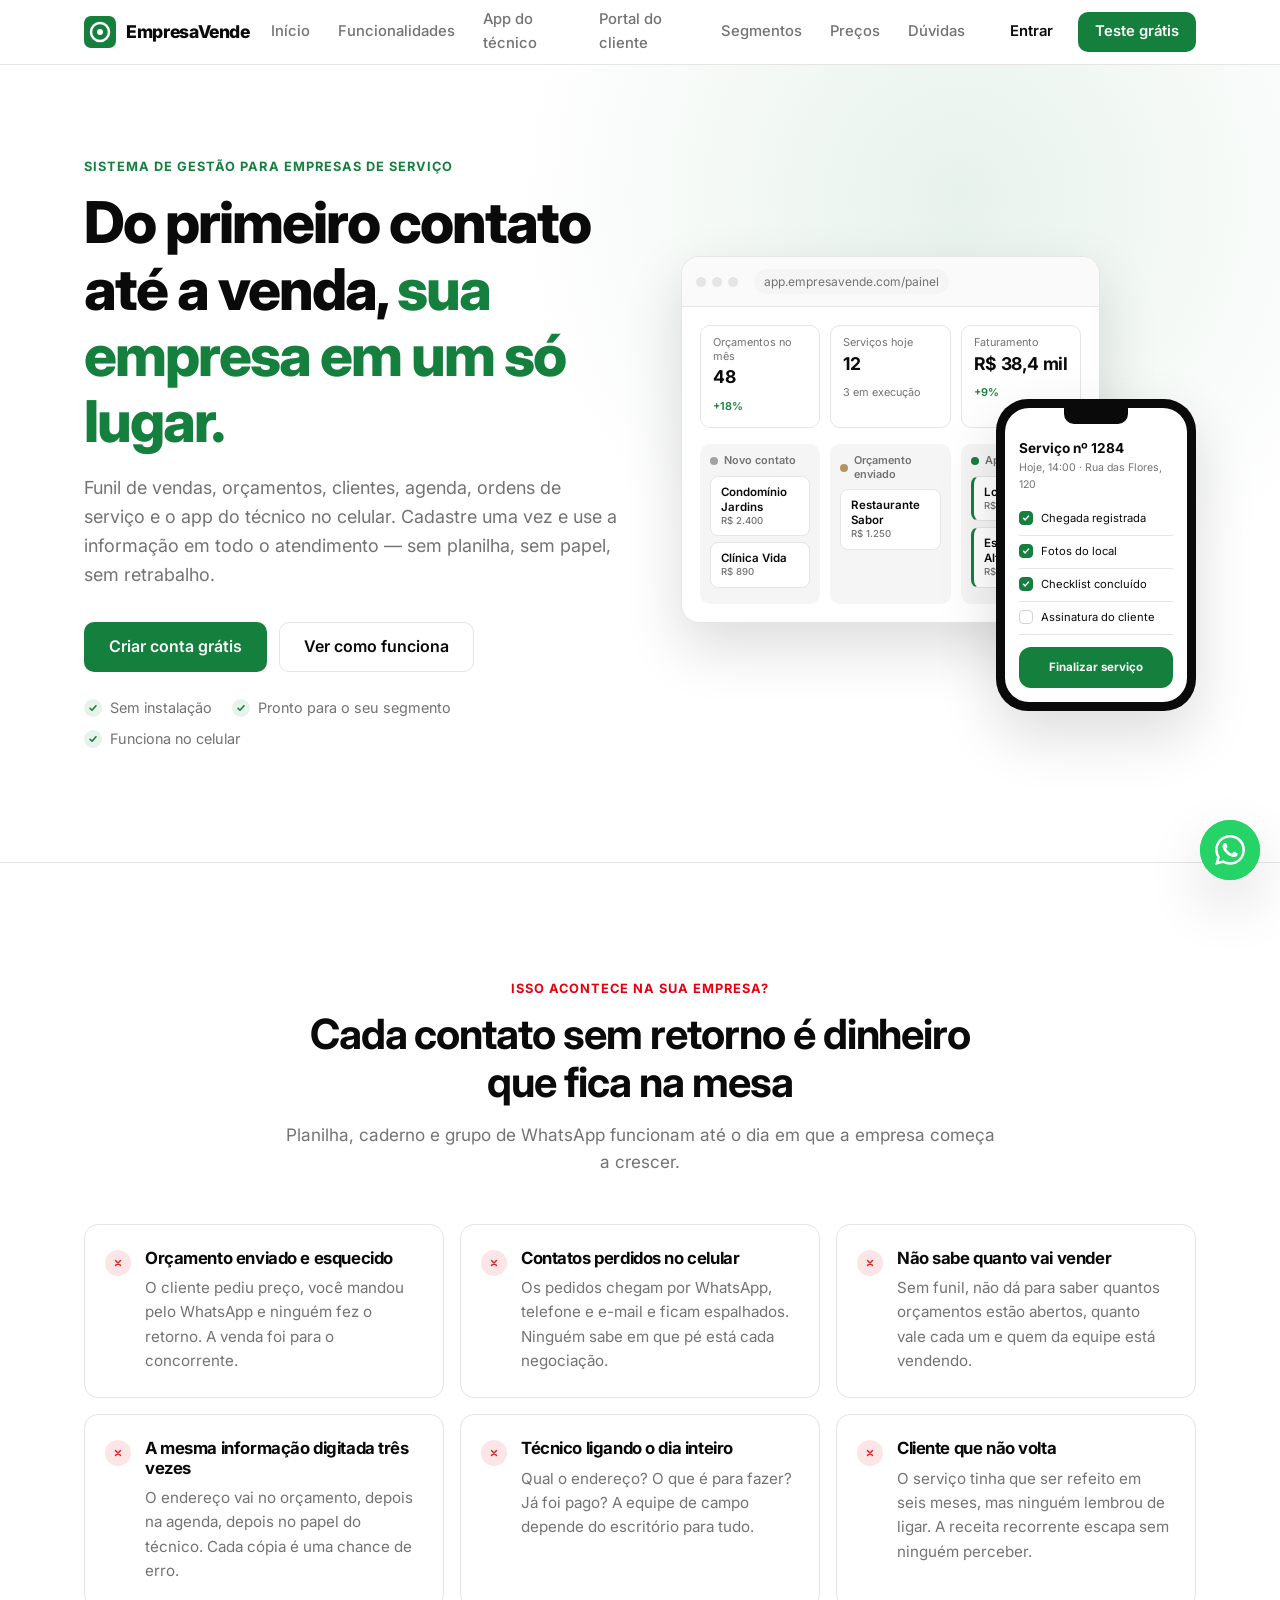
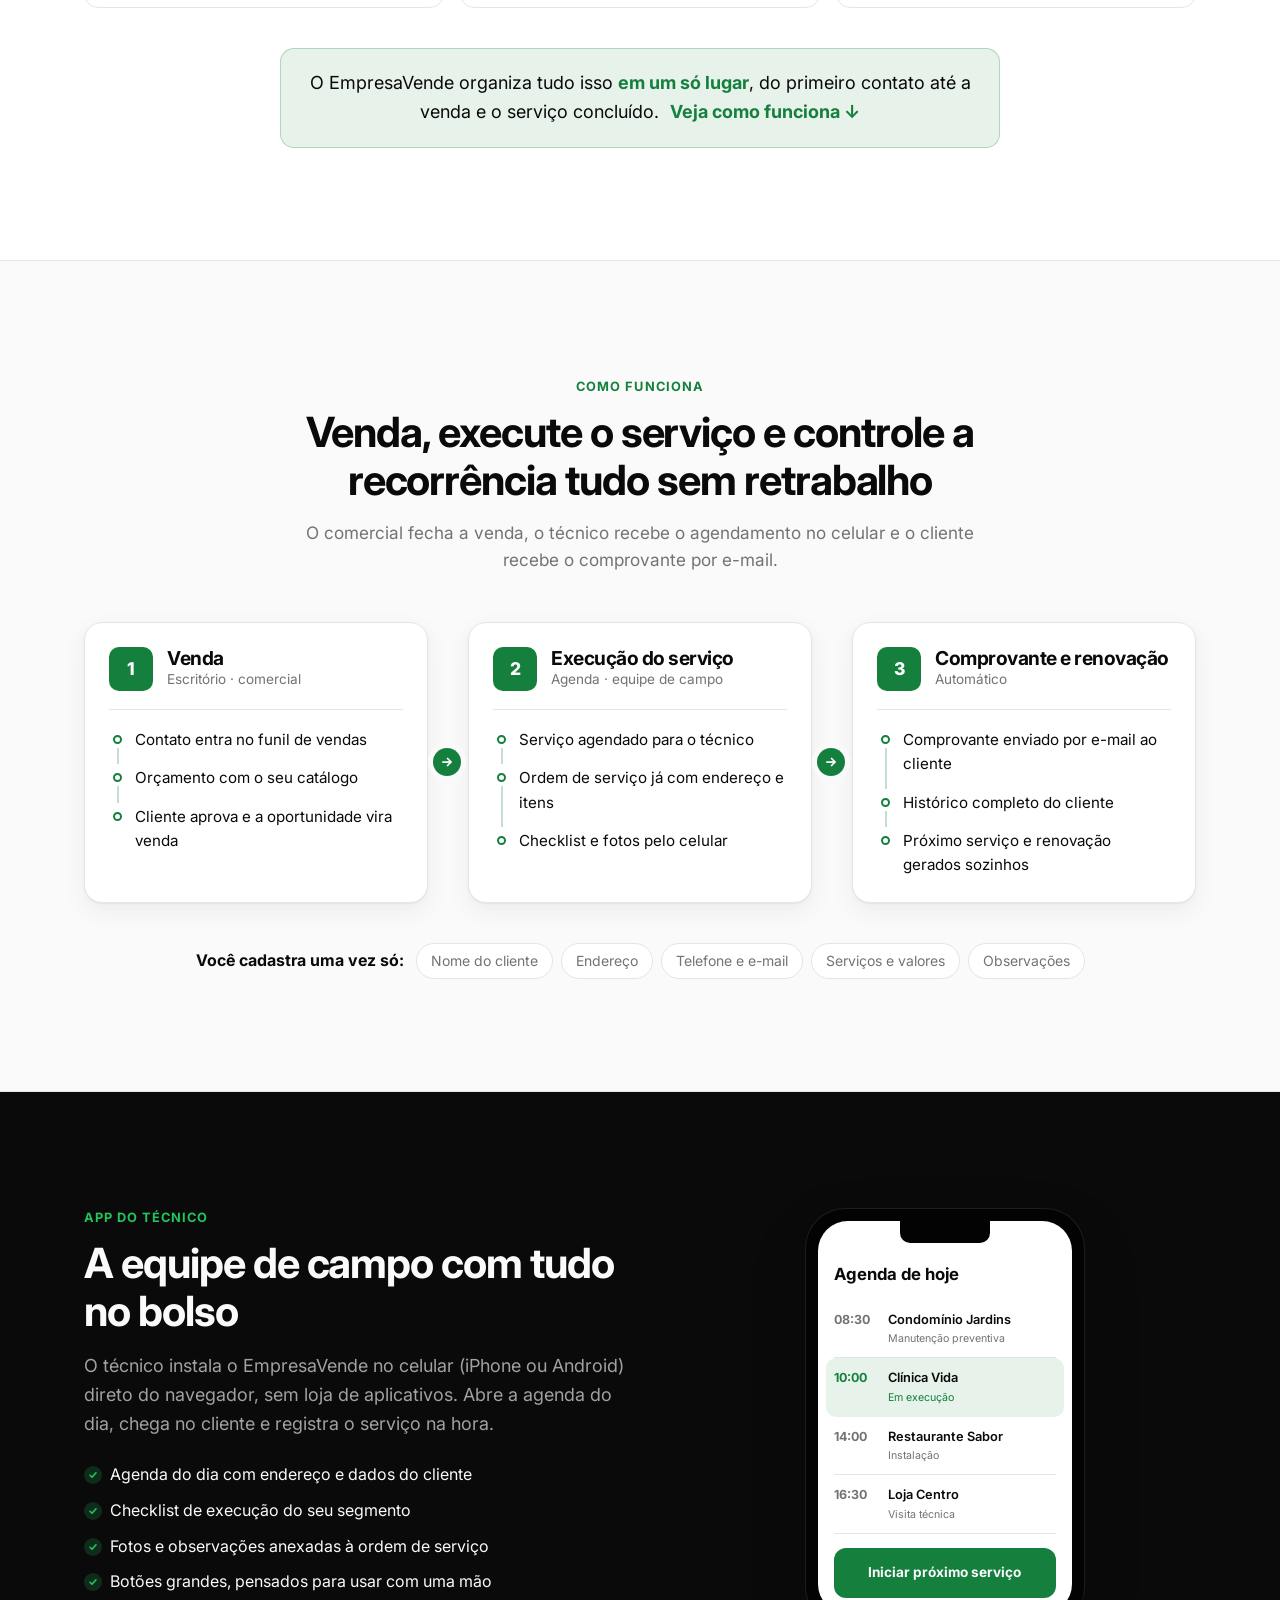
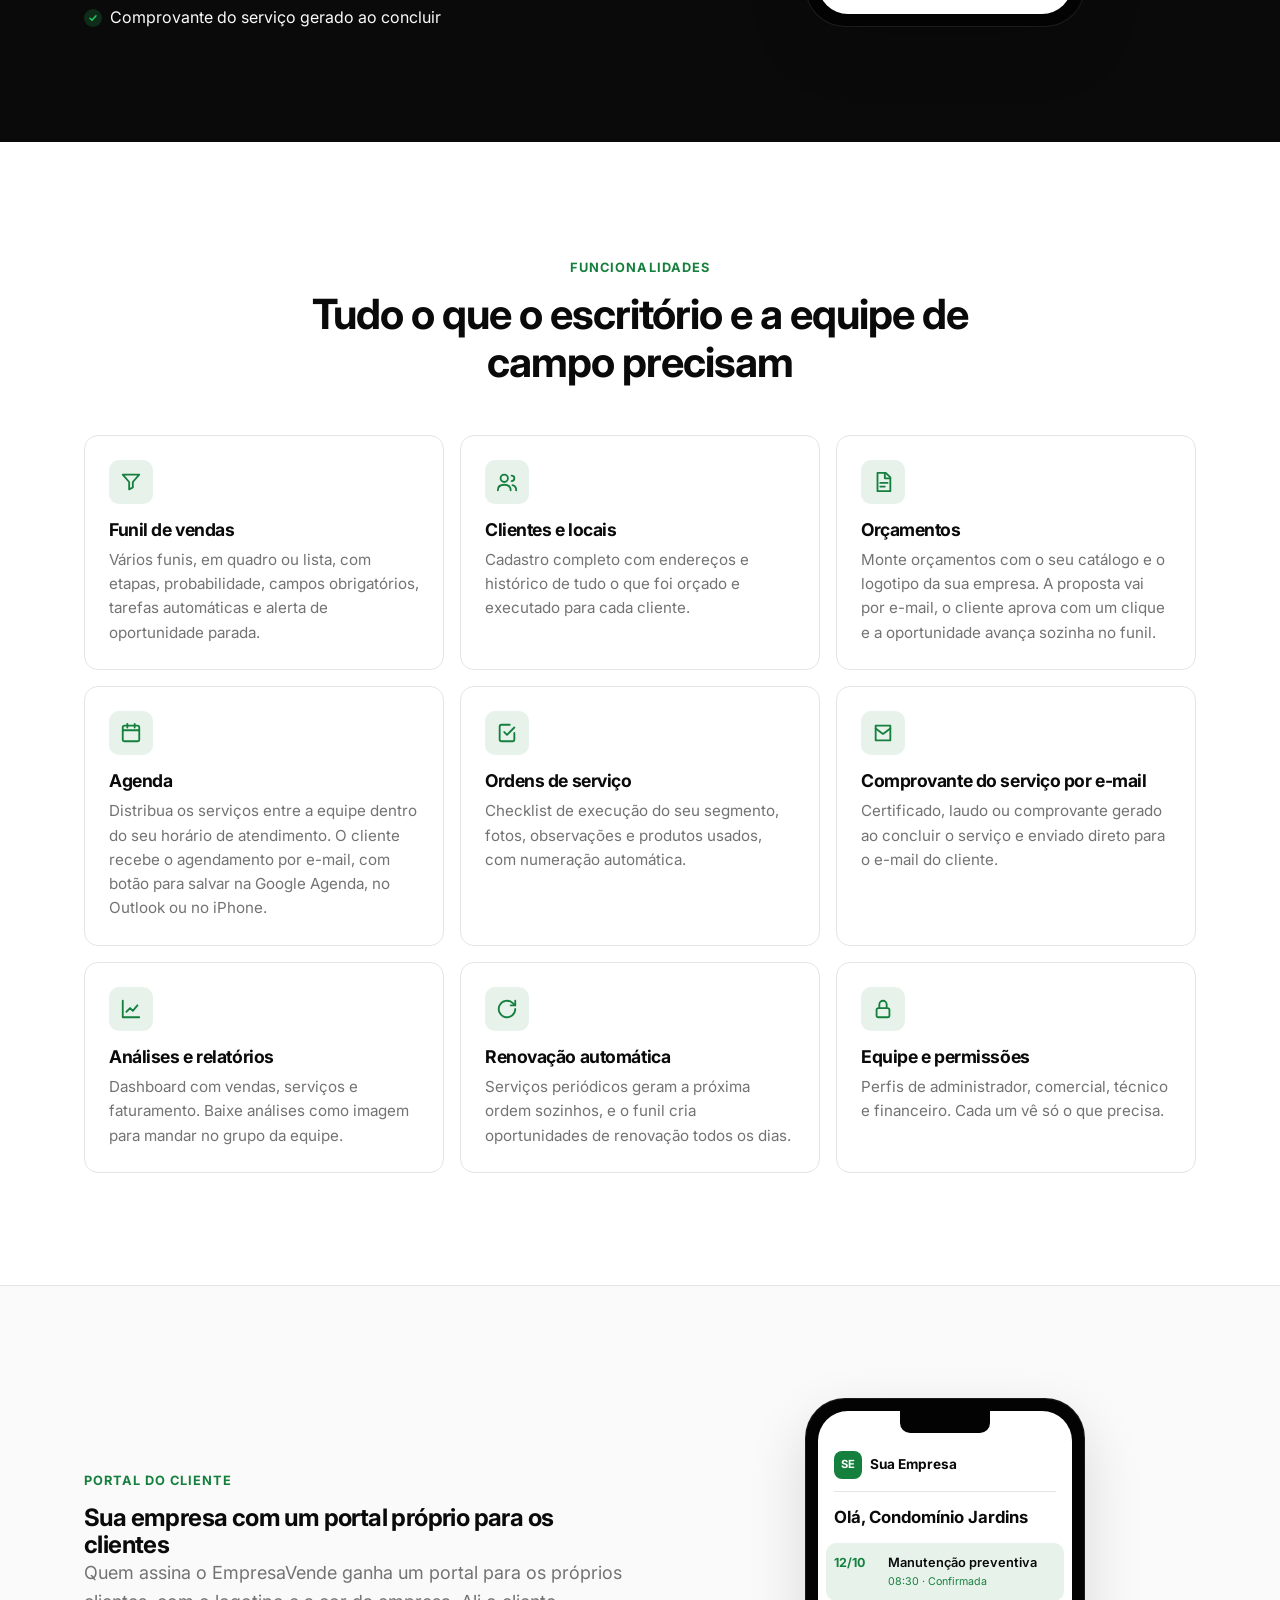
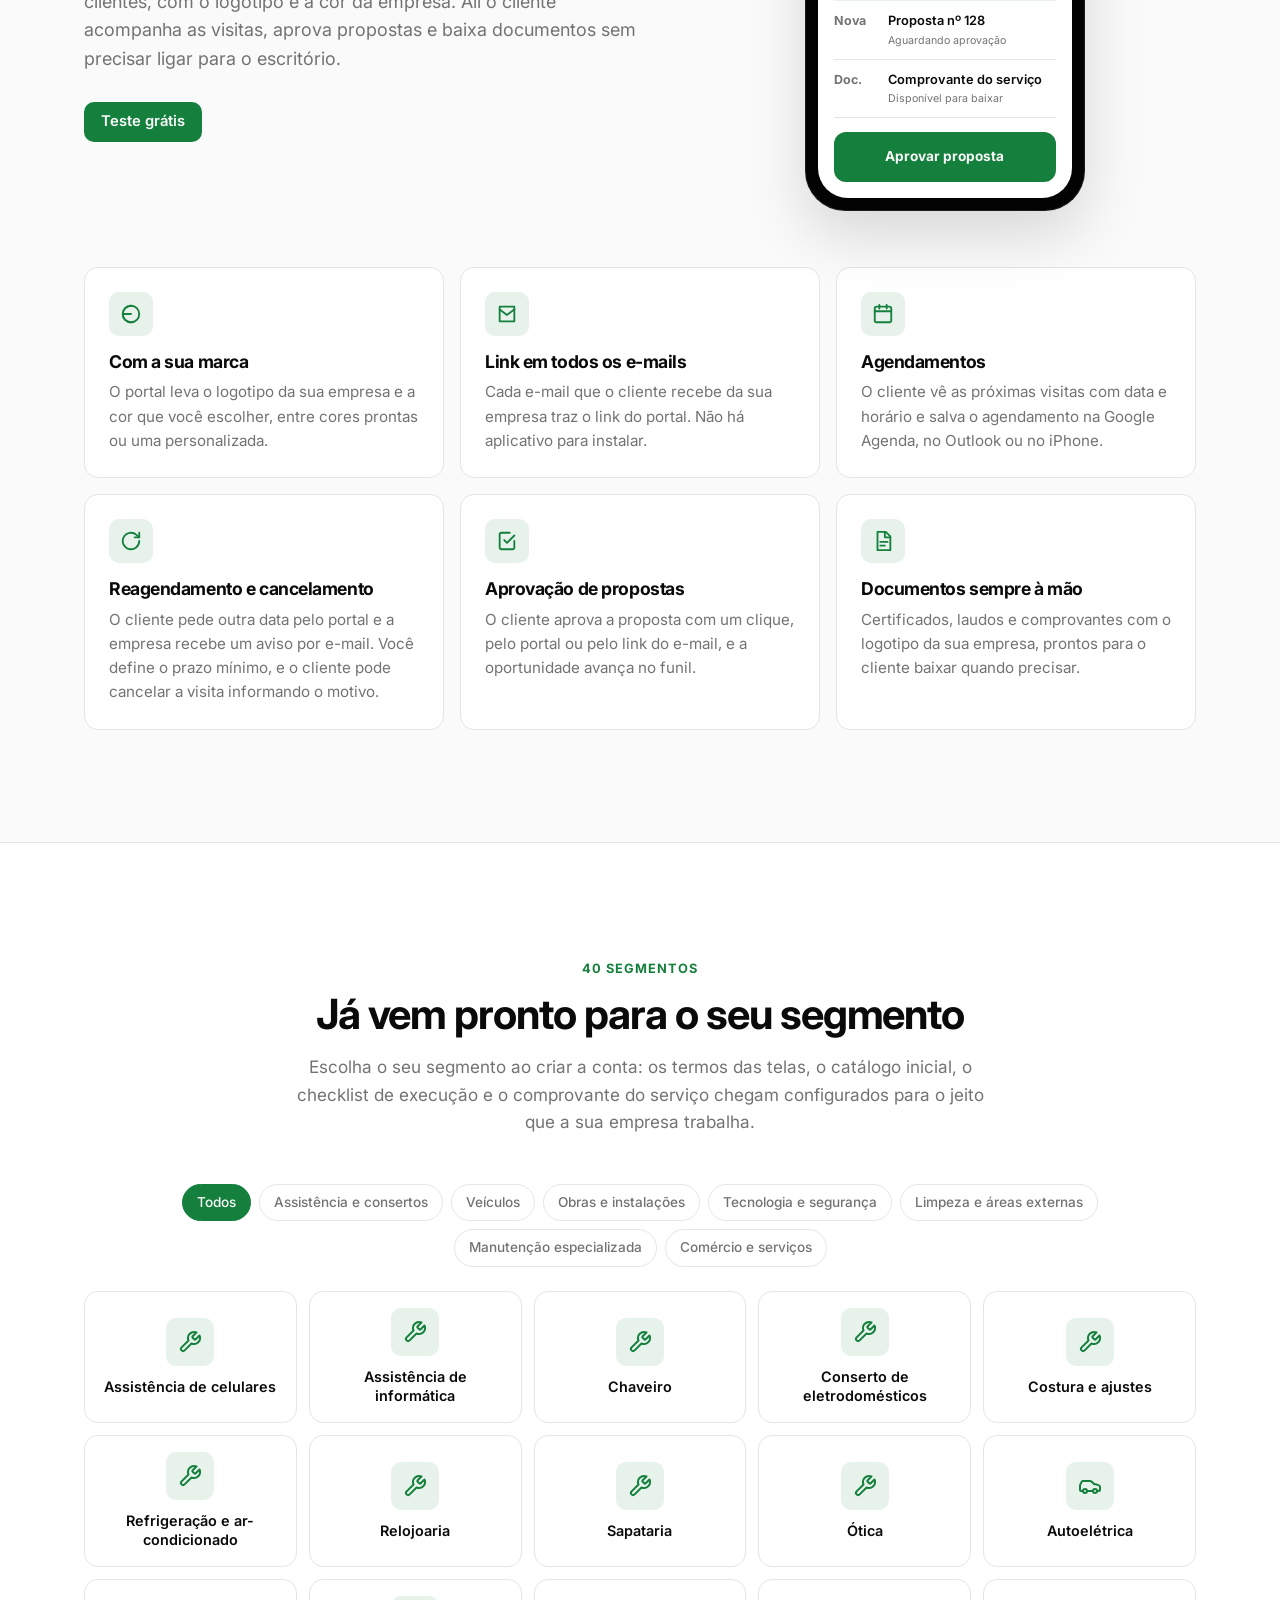
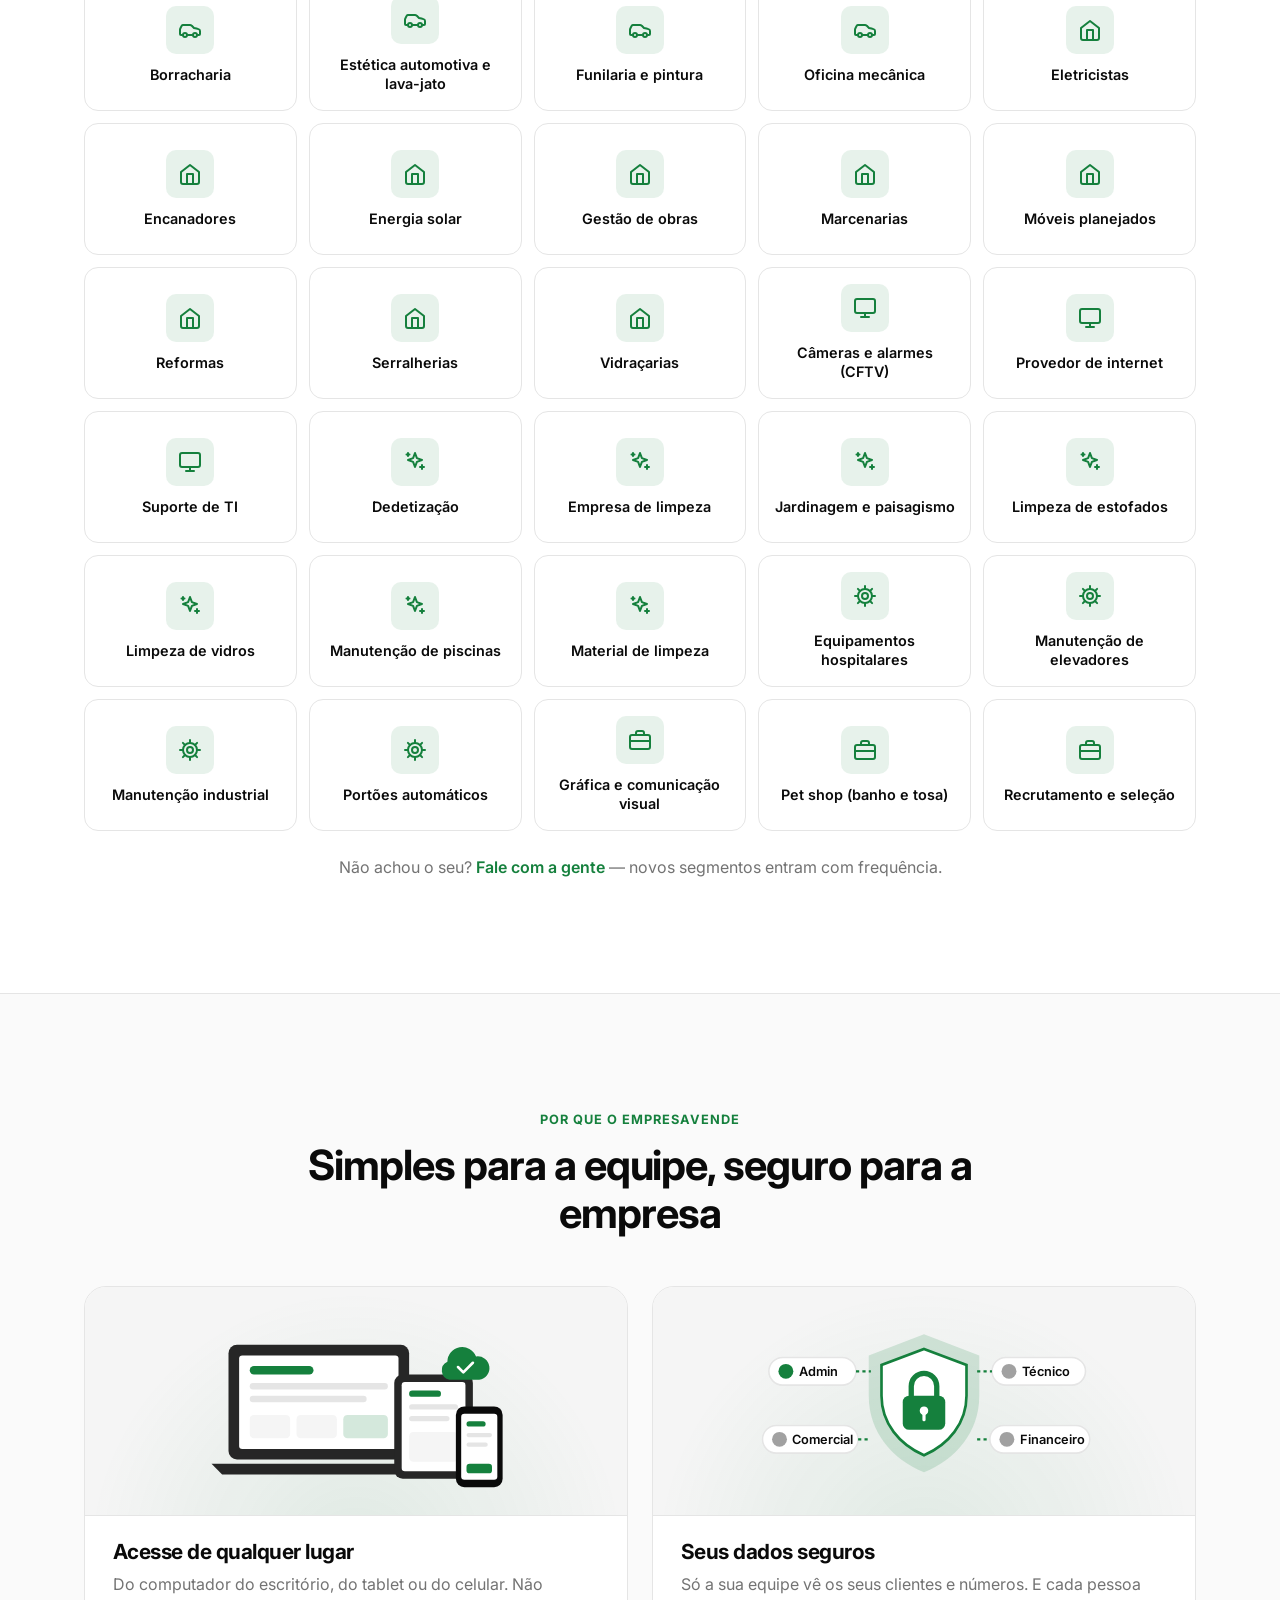
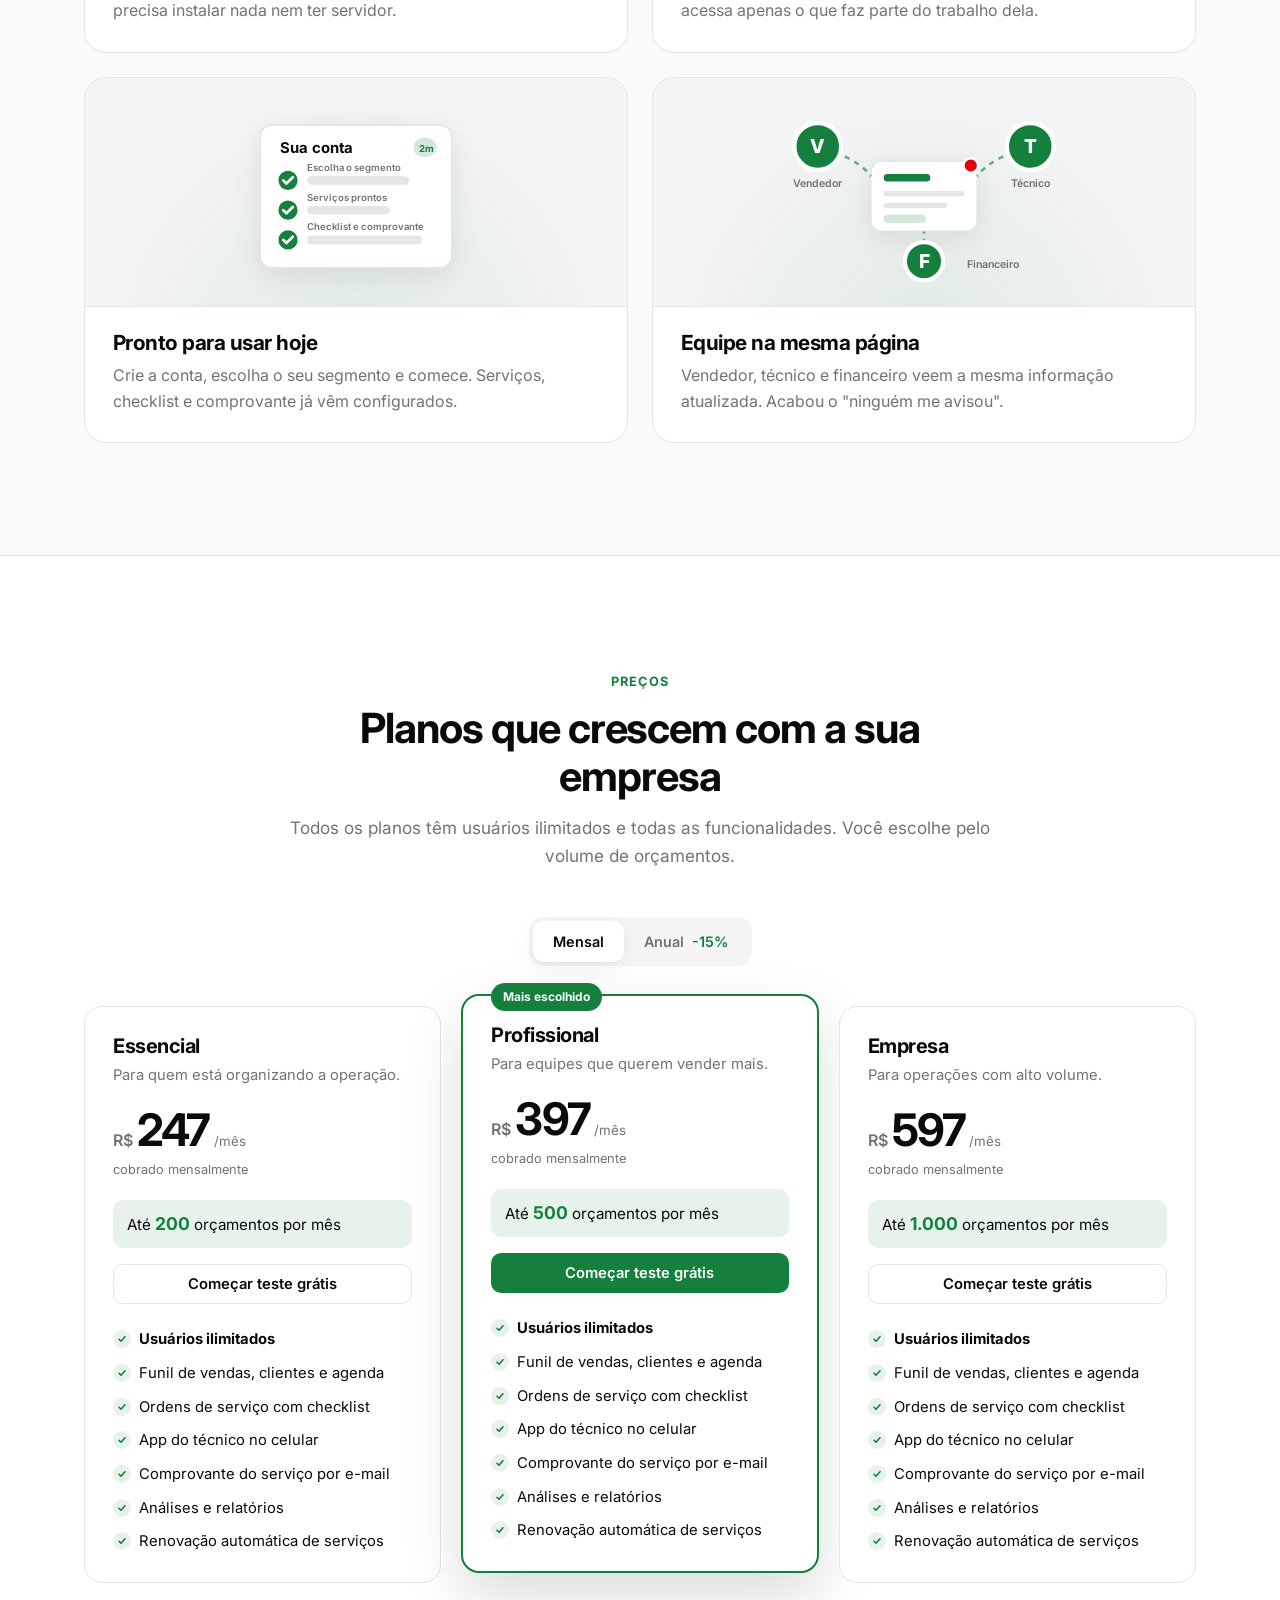
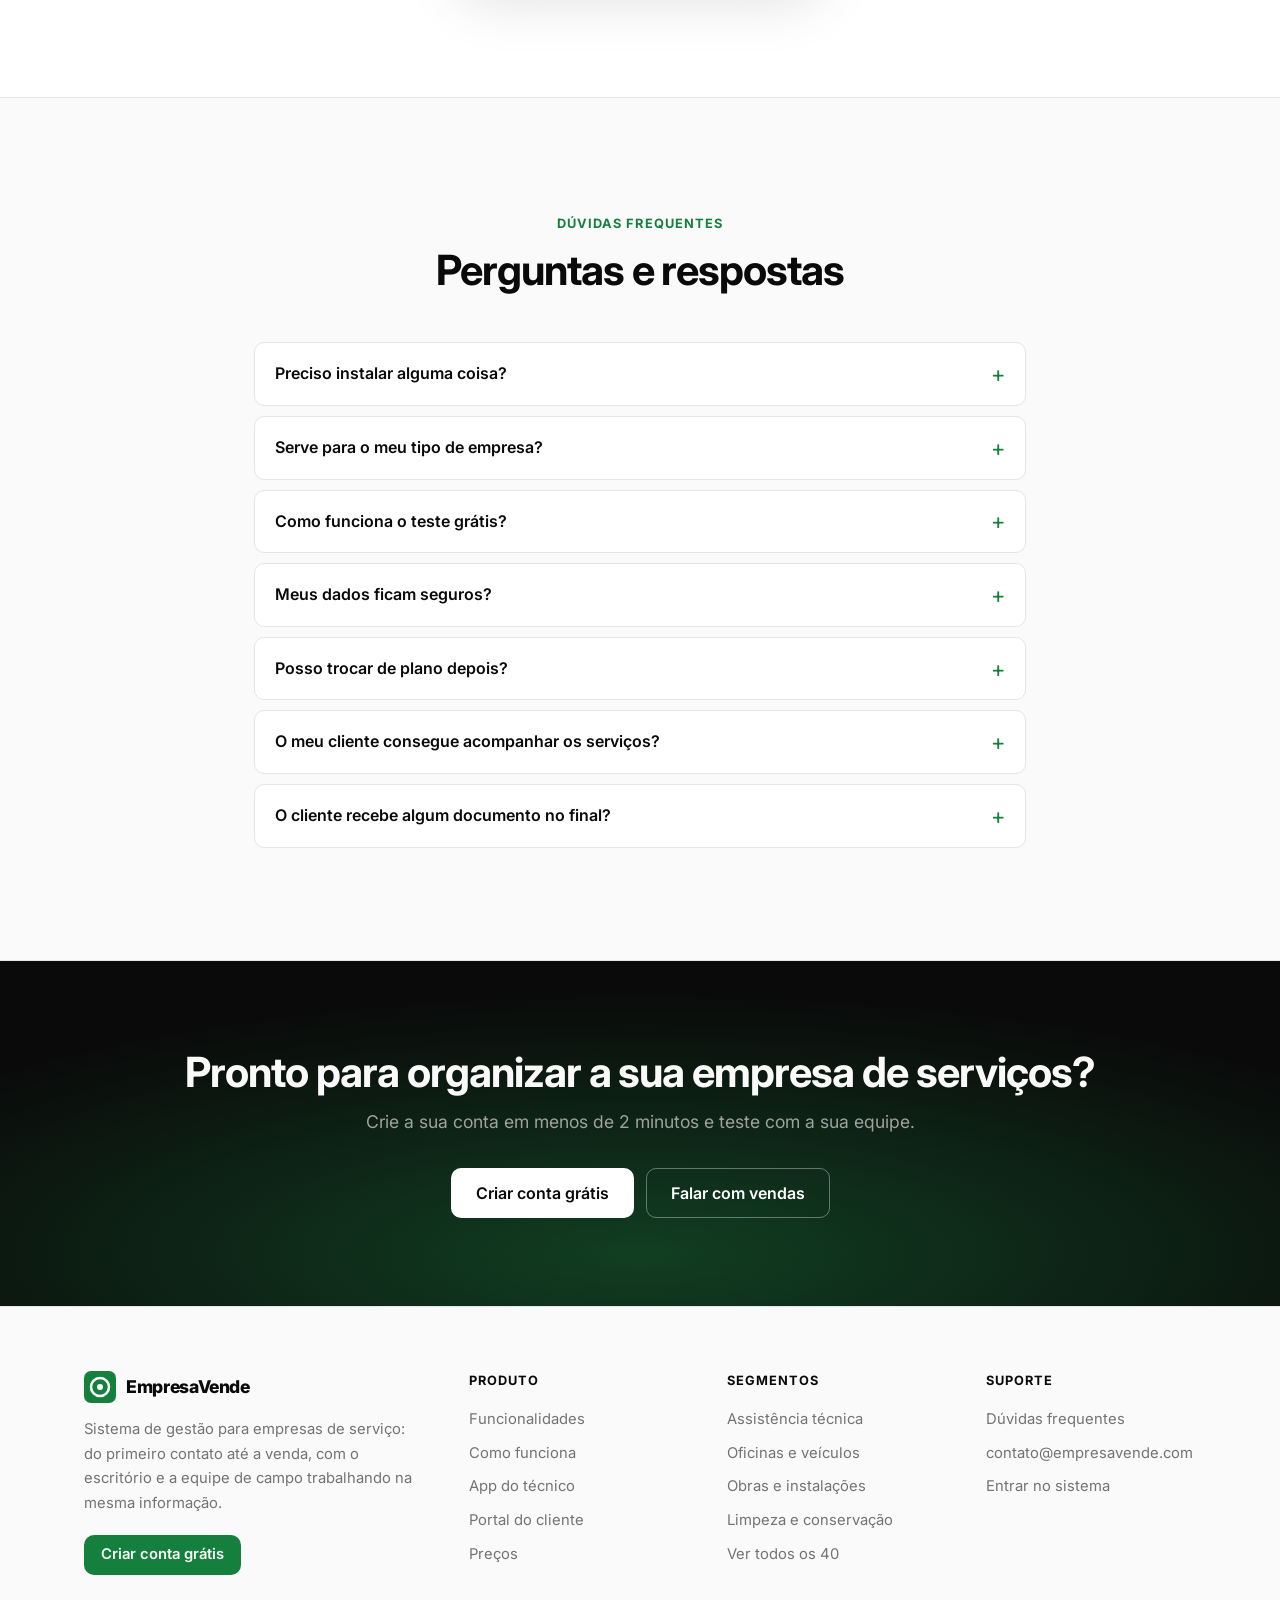
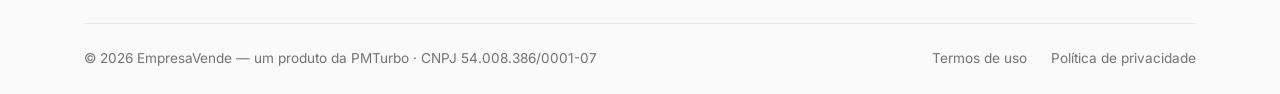
==== index.html @ 3b1ee545 "Seção do app do técnico logo após o fluxo Co-Authored-By: Claude Opus 5.5 (1M context) <noreply@anth" ====
<!doctype html>
<html lang="pt-BR">
  <head>
    <meta charset="UTF-8" />
    <meta name="viewport" content="width=device-width, initial-scale=1.0" />
    <title>Sistema de Gestão para Empresas de Serviço | EmpresaVende</title>
    <meta
      name="description"
      content="Funil de vendas, orçamentos, agenda, ordem de serviço e app do técnico em um só sistema. Pronto para 40 segmentos de serviço. Usuários ilimitados. Teste grátis."
    />
    <meta name="theme-color" content="#15803d" />
    <link rel="icon" type="image/svg+xml" href="/favicon.svg" />
    <link rel="apple-touch-icon" href="/apple-touch-icon.png" />
    <link rel="canonical" href="https://empresavende.com/" />

    <meta property="og:type" content="website" />
    <meta property="og:locale" content="pt_BR" />
    <meta property="og:site_name" content="EmpresaVende" />
    <meta property="og:title" content="EmpresaVende — Sua empresa de serviços em um só lugar" />
    <meta
      property="og:description"
      content="Do primeiro contato até a venda: funil de vendas, orçamentos, agenda, ordens de serviço e app do técnico."
    />
    <meta property="og:url" content="https://empresavende.com/" />
    <meta property="og:image" content="https://empresavende.com/og-image.png" />
    <meta property="og:image:width" content="1200" />
    <meta property="og:image:height" content="630" />
    <meta property="og:image:alt" content="EmpresaVende: do primeiro contato até a venda, sua empresa de serviços em um só lugar" />
    <meta name="twitter:card" content="summary_large_image" />
    <meta name="twitter:title" content="EmpresaVende — Sua empresa de serviços em um só lugar" />
    <meta name="twitter:description" content="Funil de vendas, orçamentos, agenda, ordem de serviço e app do técnico. Pronto para 40 segmentos." />
    <meta name="twitter:image" content="https://empresavende.com/og-image.png" />
    <meta name="robots" content="index, follow, max-image-preview:large" />

    <link rel="preconnect" href="https://fonts.googleapis.com" />
    <link rel="preconnect" href="https://fonts.gstatic.com" crossorigin />
    <link
      href="https://fonts.googleapis.com/css2?family=Inter:wght@400;500;600;700;800&display=swap"
      rel="stylesheet"
    />
    <link rel="stylesheet" href="/styles.css" />

    <script type="application/ld+json">
{
  "@context": "https://schema.org",
  "@graph": [
    {
      "@type": "Organization",
      "@id": "https://pmturbo.com/#localbusiness",
      "name": "PMTurbo",
      "url": "https://pmturbo.com/",
      "email": "contato@pmturbo.com",
      "telephone": "+55-48-98810-5199",
      "taxID": "54.008.386/0001-07",
      "address": {
        "@type": "PostalAddress",
        "streetAddress": "Rua Desembargador Vítor Lima, 260 - Sala 214 - Trindade",
        "addressLocality": "Florianópolis",
        "addressRegion": "SC",
        "postalCode": "88040-401",
        "addressCountry": "BR"
      }
    },
    {
      "@type": "WebSite",
      "@id": "https://empresavende.com/#website",
      "url": "https://empresavende.com/",
      "name": "EmpresaVende",
      "inLanguage": "pt-BR",
      "publisher": {
        "@id": "https://pmturbo.com/#localbusiness"
      }
    },
    {
      "@type": "SoftwareApplication",
      "@id": "https://empresavende.com/#software",
      "name": "EmpresaVende",
      "applicationCategory": "BusinessApplication",
      "operatingSystem": "Web, iOS, Android (PWA)",
      "url": "https://empresavende.com/",
      "image": "https://empresavende.com/og-image.png",
      "description": "Sistema de gestão para empresas de serviço: funil de vendas, orçamentos, clientes, agenda, ordens de serviço, app do técnico e comprovante por e-mail.",
      "publisher": {
        "@id": "https://pmturbo.com/#localbusiness"
      },
      "offers": [
        {
          "@type": "Offer",
          "name": "Essencial",
          "price": "247",
          "priceCurrency": "BRL",
          "url": "https://empresavende.com/#precos",
          "description": "Até 200 orçamentos por mês, usuários ilimitados"
        },
        {
          "@type": "Offer",
          "name": "Profissional",
          "price": "397",
          "priceCurrency": "BRL",
          "url": "https://empresavende.com/#precos",
          "description": "Até 500 orçamentos por mês, usuários ilimitados"
        },
        {
          "@type": "Offer",
          "name": "Empresa",
          "price": "597",
          "priceCurrency": "BRL",
          "url": "https://empresavende.com/#precos",
          "description": "Até 1.000 orçamentos por mês, usuários ilimitados"
        }
      ]
    },
    {
      "@type": "FAQPage",
      "@id": "https://empresavende.com/#faq",
      "mainEntity": [
        {
          "@type": "Question",
          "name": "Preciso instalar alguma coisa?",
          "acceptedAnswer": {
            "@type": "Answer",
            "text": "Não. O EmpresaVende funciona no navegador. No celular, o técnico pode adicionar o app à tela inicial em poucos toques, sem passar pela loja de aplicativos."
          }
        },
        {
          "@type": "Question",
          "name": "Serve para o meu tipo de empresa?",
          "acceptedAnswer": {
            "@type": "Answer",
            "text": "Hoje são 40 segmentos de serviço prontos. Ao criar a conta você escolhe o seu, e os termos, o catálogo, o checklist e o comprovante do serviço já vêm ajustados. Se o seu segmento não estiver na lista, fale com a gente."
          }
        },
        {
          "@type": "Question",
          "name": "Como funciona o teste grátis?",
          "acceptedAnswer": {
            "@type": "Answer",
            "text": "Você cria a conta, escolhe o segmento e já começa a usar com a sua equipe. Não pedimos cartão de crédito para testar."
          }
        },
        {
          "@type": "Question",
          "name": "Meus dados ficam seguros?",
          "acceptedAnswer": {
            "@type": "Answer",
            "text": "Sim. Só as pessoas da sua empresa acessam os seus clientes, orçamentos e fotos, e cada uma vê apenas o que faz parte do trabalho dela. A conexão é criptografada e as fotos ficam em área privada."
          }
        },
        {
          "@type": "Question",
          "name": "Posso trocar de plano depois?",
          "acceptedAnswer": {
            "@type": "Answer",
            "text": "Pode. Você muda de plano quando quiser, e a diferença é ajustada na próxima cobrança."
          }
        },
        {
          "@type": "Question",
          "name": "O meu cliente consegue acompanhar os serviços?",
          "acceptedAnswer": {
            "@type": "Answer",
            "text": "Sim. Pelo portal do cliente, com o logotipo e a cor da sua empresa, ele vê os agendamentos, pede reagendamento ou cancela a visita informando o motivo, aprova propostas com um clique e baixa os documentos. O link vai em todos os e-mails enviados a ele."
          }
        },
        {
          "@type": "Question",
          "name": "O cliente recebe algum documento no final?",
          "acceptedAnswer": {
            "@type": "Answer",
            "text": "Sim. Ao concluir o serviço, o sistema gera o documento do seu segmento (certificado, laudo, termo de entrega…) e envia por e-mail para o cliente."
          }
        }
      ]
    }
  ]
}
    </script>
  </head>
  <body>
    <a class="skip" href="#conteudo">Pular para o conteúdo</a>

    <!-- ============ HEADER ============ -->
    <header class="header" id="topo">
      <div class="container header__inner">
        <a class="logo" href="#topo" aria-label="EmpresaVende — início">
          <img src="favicon.svg" alt="" width="32" height="32" />
          <span>EmpresaVende</span>
        </a>

        <input type="checkbox" id="menu" class="menu-check" aria-label="Abrir menu" />
        <nav class="nav" id="nav" aria-label="Principal">
          <a href="#topo" aria-current="page">Início</a>
          <a href="#funcionalidades">Funcionalidades</a>
          <a href="#tecnico">App do técnico</a>
          <a href="#portal">Portal do cliente</a>
          <a href="#segmentos">Segmentos</a>
          <a href="#precos">Preços</a>
          <a href="#faq">Dúvidas</a>
          <div class="nav__actions">
            <a class="btn btn--ghost" href="https://app.empresavende.com/login">Entrar</a>
            <a class="btn btn--primary" href="https://app.empresavende.com/cadastro">Teste grátis</a>
          </div>
        </nav>

        <label class="menu-toggle" for="menu" aria-hidden="true"><span></span><span></span><span></span></label>
      </div>
    </header>

    <main id="conteudo">
      <!-- ============ HERO ============ -->
      <section class="hero">
        <div class="container hero__grid">
          <div class="hero__text">
            <p class="eyebrow">Sistema de gestão para empresas de serviço</p>
            <h1>Do primeiro contato até a venda, <em>sua empresa em um só lugar.</em></h1>
            <p class="lead">
              Funil de vendas, orçamentos, clientes, agenda, ordens de serviço e o app do técnico no celular.
              Cadastre uma vez e use a informação em todo o atendimento — sem planilha, sem papel, sem retrabalho.
            </p>
            <div class="hero__cta">
              <a class="btn btn--primary btn--lg" href="https://app.empresavende.com/cadastro">Criar conta grátis</a>
              <a class="btn btn--outline btn--lg" href="#funcionalidades">Ver como funciona</a>
            </div>
            <ul class="hero__checks">
              <li>Sem instalação</li>
              <li>Pronto para o seu segmento</li>
              <li>Funciona no celular</li>
            </ul>
          </div>

          <!-- Mockup ilustrativo do painel -->
          <div class="hero__visual" aria-hidden="true">
            <div class="mock">
              <div class="mock__bar"><i></i><i></i><i></i><span>app.empresavende.com/painel</span></div>
              <div class="mock__body">
                <div class="mock__stats">
                  <div><small>Orçamentos no mês</small><b>48</b><span class="up">+18%</span></div>
                  <div><small>Serviços hoje</small><b>12</b><span>3 em execução</span></div>
                  <div><small>Faturamento</small><b>R$ 38,4 mil</b><span class="up">+9%</span></div>
                </div>
                <div class="mock__kanban">
                  <div class="col">
                    <h6><i class="stage-1"></i>Novo contato</h6>
                    <div class="card">Condomínio Jardins<small>R$ 2.400</small></div>
                    <div class="card">Clínica Vida<small>R$ 890</small></div>
                  </div>
                  <div class="col">
                    <h6><i class="stage-2"></i>Orçamento enviado</h6>
                    <div class="card">Restaurante Sabor<small>R$ 1.250</small></div>
                  </div>
                  <div class="col">
                    <h6><i class="stage-3"></i>Aprovado</h6>
                    <div class="card card--ok">Loja Centro<small>R$ 3.100</small></div>
                    <div class="card card--ok">Escritório Alfa<small>R$ 640</small></div>
                  </div>
                </div>
              </div>
            </div>
            <div class="phone">
              <div class="phone__notch"></div>
              <div class="phone__screen">
                <p class="phone__title">Serviço nº 1284</p>
                <p class="phone__sub">Hoje, 14:00 · Rua das Flores, 120</p>
                <ul class="phone__list">
                  <li class="done">Chegada registrada</li>
                  <li class="done">Fotos do local</li>
                  <li class="done">Checklist concluído</li>
                  <li>Assinatura do cliente</li>
                </ul>
                <span class="phone__btn">Finalizar serviço</span>
              </div>
            </div>
          </div>
        </div>
      </section>

      <!-- ============ DORES ============ -->
      <section class="section pains-section" id="dores">
        <div class="container">
          <header class="section__head">
            <p class="eyebrow eyebrow--alert">Isso acontece na sua empresa?</p>
            <h2>Cada contato sem retorno é dinheiro que fica na mesa</h2>
            <p>Planilha, caderno e grupo de WhatsApp funcionam até o dia em que a empresa começa a crescer.</p>
          </header>
          <div class="pains">
            <article class="pain">
              <h3>Orçamento enviado e esquecido</h3>
              <p>O cliente pediu preço, você mandou pelo WhatsApp e ninguém fez o retorno. A venda foi para o concorrente.</p>
            </article>
            <article class="pain">
              <h3>Contatos perdidos no celular</h3>
              <p>Os pedidos chegam por WhatsApp, telefone e e-mail e ficam espalhados. Ninguém sabe em que pé está cada negociação.</p>
            </article>
            <article class="pain">
              <h3>Não sabe quanto vai vender</h3>
              <p>Sem funil, não dá para saber quantos orçamentos estão abertos, quanto vale cada um e quem da equipe está vendendo.</p>
            </article>
            <article class="pain">
              <h3>A mesma informação digitada três vezes</h3>
              <p>O endereço vai no orçamento, depois na agenda, depois no papel do técnico. Cada cópia é uma chance de erro.</p>
            </article>
            <article class="pain">
              <h3>Técnico ligando o dia inteiro</h3>
              <p>Qual o endereço? O que é para fazer? Já foi pago? A equipe de campo depende do escritório para tudo.</p>
            </article>
            <article class="pain">
              <h3>Cliente que não volta</h3>
              <p>O serviço tinha que ser refeito em seis meses, mas ninguém lembrou de ligar. A receita recorrente escapa sem ninguém perceber.</p>
            </article>
          </div>
          <p class="pains__answer">
            O EmpresaVende organiza tudo isso <b>em um só lugar</b>, do primeiro contato até a venda e o serviço
            concluído.
            <a href="#fluxo">Veja como funciona ↓</a>
          </p>
        </div>
      </section>

      <!-- ============ FLUXO ============ -->
      <section class="section section--soft" id="fluxo">
        <div class="container">
          <header class="section__head">
            <p class="eyebrow">Como funciona</p>
            <h2>Venda, execute o serviço e controle a recorrência tudo sem retrabalho</h2>
            <p>O comercial fecha a venda, o técnico recebe o agendamento no celular e o cliente recebe o comprovante por e-mail.</p>
          </header>

          <ol class="stages">
            <li class="stage">
              <div class="stage__head">
                <span class="stage__num">1</span>
                <div>
                  <h3>Venda</h3>
                  <p>Escritório · comercial</p>
                </div>
              </div>
              <ul class="stage__steps">
                <li>Contato entra no funil de vendas</li>
                <li>Orçamento com o seu catálogo</li>
                <li>Cliente aprova e a oportunidade vira venda</li>
              </ul>
            </li>
            <li class="stage">
              <div class="stage__head">
                <span class="stage__num">2</span>
                <div>
                  <h3>Execução do serviço</h3>
                  <p>Agenda · equipe de campo</p>
                </div>
              </div>
              <ul class="stage__steps">
                <li>Serviço agendado para o técnico</li>
                <li>Ordem de serviço já com endereço e itens</li>
                <li>Checklist e fotos pelo celular</li>
              </ul>
            </li>
            <li class="stage">
              <div class="stage__head">
                <span class="stage__num">3</span>
                <div>
                  <h3>Comprovante e renovação</h3>
                  <p>Automático</p>
                </div>
              </div>
              <ul class="stage__steps">
                <li>Comprovante enviado por e-mail ao cliente</li>
                <li>Histórico completo do cliente</li>
                <li>Próximo serviço e renovação gerados sozinhos</li>
              </ul>
            </li>
          </ol>

          <div class="datastrip">
            <span class="datastrip__label">Você cadastra uma vez só:</span>
            <span>Nome do cliente</span>
            <span>Endereço</span>
            <span>Telefone e e-mail</span>
            <span>Serviços e valores</span>
            <span>Observações</span>
          </div>
        </div>
      </section>

      <!-- ============ APP DO TÉCNICO ============ -->
      <section class="section section--dark" id="tecnico">
        <div class="container split">
          <div>
            <p class="eyebrow eyebrow--light">App do técnico</p>
            <h2>A equipe de campo com tudo no bolso</h2>
            <p class="lead">
              O técnico instala o EmpresaVende no celular (iPhone ou Android) direto do navegador, sem loja de aplicativos.
              Abre a agenda do dia, chega no cliente e registra o serviço na hora.
            </p>
            <ul class="checks checks--light">
              <li>Agenda do dia com endereço e dados do cliente</li>
              <li>Checklist de execução do seu segmento</li>
              <li>Fotos e observações anexadas à ordem de serviço</li>
              <li>Botões grandes, pensados para usar com uma mão</li>
              <li>Comprovante do serviço gerado ao concluir</li>
            </ul>
          </div>
          <div class="split__visual" aria-hidden="true">
            <div class="phone phone--big">
              <div class="phone__notch"></div>
              <div class="phone__screen">
                <p class="phone__title">Agenda de hoje</p>
                <div class="agenda">
                  <div><b>08:30</b><span>Condomínio Jardins<small>Manutenção preventiva</small></span></div>
                  <div class="now"><b>10:00</b><span>Clínica Vida<small>Em execução</small></span></div>
                  <div><b>14:00</b><span>Restaurante Sabor<small>Instalação</small></span></div>
                  <div><b>16:30</b><span>Loja Centro<small>Visita técnica</small></span></div>
                </div>
                <span class="phone__btn">Iniciar próximo serviço</span>
              </div>
            </div>
          </div>
        </div>
      </section>

      <!-- ============ FUNCIONALIDADES ============ -->
      <section class="section" id="funcionalidades">
        <div class="container">
          <header class="section__head">
            <p class="eyebrow">Funcionalidades</p>
            <h2>Tudo o que o escritório e a equipe de campo precisam</h2>
          </header>
          <div class="features">
            <article class="feature">
              <div class="feature__icon">
                <svg viewBox="0 0 24 24"><path d="M3 4h18l-7 8v6l-4 2v-8z" /></svg>
              </div>
              <h3>Funil de vendas</h3>
              <p>Vários funis, em quadro ou lista, com etapas, probabilidade, campos obrigatórios, tarefas automáticas e alerta de oportunidade parada.</p>
            </article>
            <article class="feature">
              <div class="feature__icon">
                <svg viewBox="0 0 24 24"><circle cx="9" cy="8" r="4" /><path d="M2 21c0-4 3-6 7-6s7 2 7 6M17 11a3 3 0 1 0 0-6M22 21c0-3-2-5-4-5.5" /></svg>
              </div>
              <h3>Clientes e locais</h3>
              <p>Cadastro completo com endereços e histórico de tudo o que foi orçado e executado para cada cliente.</p>
            </article>
            <article class="feature">
              <div class="feature__icon">
                <svg viewBox="0 0 24 24"><path d="M6 2h9l5 5v15H6z" /><path d="M14 2v6h6M9 13h8M9 17h5" /></svg>
              </div>
              <h3>Orçamentos</h3>
              <p>Monte orçamentos com o seu catálogo e o logotipo da sua empresa. A proposta vai por e-mail, o cliente aprova com um clique e a oportunidade avança sozinha no funil.</p>
            </article>
            <article class="feature">
              <div class="feature__icon">
                <svg viewBox="0 0 24 24"><rect x="3" y="4" width="18" height="17" rx="2" /><path d="M3 9h18M8 2v4M16 2v4" /></svg>
              </div>
              <h3>Agenda</h3>
              <p>Distribua os serviços entre a equipe dentro do seu horário de atendimento. O cliente recebe o agendamento por e-mail, com botão para salvar na Google Agenda, no Outlook ou no iPhone.</p>
            </article>
            <article class="feature">
              <div class="feature__icon">
                <svg viewBox="0 0 24 24"><path d="M9 11l3 3 8-8" /><path d="M20 12v7a2 2 0 0 1-2 2H6a2 2 0 0 1-2-2V5a2 2 0 0 1 2-2h9" /></svg>
              </div>
              <h3>Ordens de serviço</h3>
              <p>Checklist de execução do seu segmento, fotos, observações e produtos usados, com numeração automática.</p>
            </article>
            <article class="feature">
              <div class="feature__icon">
                <svg viewBox="0 0 24 24"><path d="M4 4h16v16H4z" /><path d="M4 7l8 6 8-6" /></svg>
              </div>
              <h3>Comprovante do serviço por e-mail</h3>
              <p>Certificado, laudo ou comprovante gerado ao concluir o serviço e enviado direto para o e-mail do cliente.</p>
            </article>
            <article class="feature">
              <div class="feature__icon">
                <svg viewBox="0 0 24 24"><path d="M3 3v18h18" /><path d="M7 15l4-4 3 3 5-6" /></svg>
              </div>
              <h3>Análises e relatórios</h3>
              <p>Dashboard com vendas, serviços e faturamento. Baixe análises como imagem para mandar no grupo da equipe.</p>
            </article>
            <article class="feature">
              <div class="feature__icon">
                <svg viewBox="0 0 24 24"><path d="M21 12a9 9 0 1 1-3-6.7L21 8" /><path d="M21 3v5h-5" /></svg>
              </div>
              <h3>Renovação automática</h3>
              <p>Serviços periódicos geram a próxima ordem sozinhos, e o funil cria oportunidades de renovação todos os dias.</p>
            </article>
            <article class="feature">
              <div class="feature__icon">
                <svg viewBox="0 0 24 24"><rect x="5" y="11" width="14" height="10" rx="2" /><path d="M8 11V7a4 4 0 0 1 8 0v4" /></svg>
              </div>
              <h3>Equipe e permissões</h3>
              <p>Perfis de administrador, comercial, técnico e financeiro. Cada um vê só o que precisa.</p>
            </article>
          </div>
        </div>
      </section>

      <!-- ============ PORTAL DO CLIENTE ============ -->
      <section class="section section--soft" id="portal">
        <div class="container">
          <div class="split">
            <div>
              <p class="eyebrow">Portal do cliente</p>
              <h2>Sua empresa com um portal próprio para os clientes</h2>
              <p class="lead">
                Quem assina o EmpresaVende ganha um portal para os próprios clientes, com o logotipo e a cor da empresa.
                Ali o cliente acompanha as visitas, aprova propostas e baixa documentos sem precisar ligar para o escritório.
              </p>
              <a class="btn btn--primary portal__cta" href="https://app.empresavende.com/cadastro">Teste grátis</a>
            </div>
            <div class="split__visual" aria-hidden="true">
              <div class="phone phone--big phone--portal">
                <div class="phone__notch"></div>
                <div class="phone__screen">
                  <p class="portal-brand"><span>SE</span>Sua Empresa</p>
                  <p class="phone__title">Olá, Condomínio Jardins</p>
                  <div class="agenda">
                    <div class="now"><b>12/10</b><span>Manutenção preventiva<small>08:30 · Confirmada</small></span></div>
                    <div><b>Nova</b><span>Proposta nº 128<small>Aguardando aprovação</small></span></div>
                    <div><b>Doc.</b><span>Comprovante do serviço<small>Disponível para baixar</small></span></div>
                  </div>
                  <span class="phone__btn">Aprovar proposta</span>
                </div>
              </div>
            </div>
          </div>
          <div class="features portal__features">
            <article class="feature">
              <div class="feature__icon">
                <svg viewBox="0 0 24 24"><circle cx="12" cy="12" r="9" /><path d="M12 3a9 9 0 0 0 0 18M3 12h9" /></svg>
              </div>
              <h3>Com a sua marca</h3>
              <p>O portal leva o logotipo da sua empresa e a cor que você escolher, entre cores prontas ou uma personalizada.</p>
            </article>
            <article class="feature">
              <div class="feature__icon">
                <svg viewBox="0 0 24 24"><path d="M4 4h16v16H4z" /><path d="M4 7l8 6 8-6" /></svg>
              </div>
              <h3>Link em todos os e-mails</h3>
              <p>Cada e-mail que o cliente recebe da sua empresa traz o link do portal. Não há aplicativo para instalar.</p>
            </article>
            <article class="feature">
              <div class="feature__icon">
                <svg viewBox="0 0 24 24"><rect x="3" y="4" width="18" height="17" rx="2" /><path d="M3 9h18M8 2v4M16 2v4" /></svg>
              </div>
              <h3>Agendamentos</h3>
              <p>O cliente vê as próximas visitas com data e horário e salva o agendamento na Google Agenda, no Outlook ou no iPhone.</p>
            </article>
            <article class="feature">
              <div class="feature__icon">
                <svg viewBox="0 0 24 24"><path d="M21 12a9 9 0 1 1-3-6.7L21 8" /><path d="M21 3v5h-5" /></svg>
              </div>
              <h3>Reagendamento e cancelamento</h3>
              <p>O cliente pede outra data pelo portal e a empresa recebe um aviso por e-mail. Você define o prazo mínimo, e o cliente pode cancelar a visita informando o motivo.</p>
            </article>
            <article class="feature">
              <div class="feature__icon">
                <svg viewBox="0 0 24 24"><path d="M9 11l3 3 8-8" /><path d="M20 12v7a2 2 0 0 1-2 2H6a2 2 0 0 1-2-2V5a2 2 0 0 1 2-2h9" /></svg>
              </div>
              <h3>Aprovação de propostas</h3>
              <p>O cliente aprova a proposta com um clique, pelo portal ou pelo link do e-mail, e a oportunidade avança no funil.</p>
            </article>
            <article class="feature">
              <div class="feature__icon">
                <svg viewBox="0 0 24 24"><path d="M6 2h9l5 5v15H6z" /><path d="M14 2v6h6M9 13h8M9 17h5" /></svg>
              </div>
              <h3>Documentos sempre à mão</h3>
              <p>Certificados, laudos e comprovantes com o logotipo da sua empresa, prontos para o cliente baixar quando precisar.</p>
            </article>
          </div>
        </div>
      </section>

      <!-- ============ SEGMENTOS ============ -->
      <section class="section" id="segmentos">
        <div class="container">
          <header class="section__head">
            <p class="eyebrow">40 segmentos</p>
            <h2>Já vem pronto para o seu segmento</h2>
            <p>
              Escolha o seu segmento ao criar a conta: os termos das telas, o catálogo inicial, o checklist de execução e o
              comprovante do serviço chegam configurados para o jeito que a sua empresa trabalha.
            </p>
          </header>

          <!-- Filtro só com CSS: cada rádio esconde os segmentos das outras categorias (ver styles.css). -->
          <input class="sr-only" type="radio" name="cat" id="c-all" checked />
          <input class="sr-only" type="radio" name="cat" id="c-repair" />
          <input class="sr-only" type="radio" name="cat" id="c-vehicles" />
          <input class="sr-only" type="radio" name="cat" id="c-building" />
          <input class="sr-only" type="radio" name="cat" id="c-technology" />
          <input class="sr-only" type="radio" name="cat" id="c-cleaning" />
          <input class="sr-only" type="radio" name="cat" id="c-maintenance" />
          <input class="sr-only" type="radio" name="cat" id="c-services" />
          <div class="chips" aria-label="Categorias">
            <label class="chip" for="c-all">Todos</label>
            <label class="chip" for="c-repair">Assistência e consertos</label>
            <label class="chip" for="c-vehicles">Veículos</label>
            <label class="chip" for="c-building">Obras e instalações</label>
            <label class="chip" for="c-technology">Tecnologia e segurança</label>
            <label class="chip" for="c-cleaning">Limpeza e áreas externas</label>
            <label class="chip" for="c-maintenance">Manutenção especializada</label>
            <label class="chip" for="c-services">Comércio e serviços</label>
          </div>

          <ul class="segments">
            <li data-cat="repair">Assistência de celulares</li>
            <li data-cat="repair">Assistência de informática</li>
            <li data-cat="repair">Chaveiro</li>
            <li data-cat="repair">Conserto de eletrodomésticos</li>
            <li data-cat="repair">Costura e ajustes</li>
            <li data-cat="repair">Refrigeração e ar-condicionado</li>
            <li data-cat="repair">Relojoaria</li>
            <li data-cat="repair">Sapataria</li>
            <li data-cat="repair">Ótica</li>
            <li data-cat="vehicles">Autoelétrica</li>
            <li data-cat="vehicles">Borracharia</li>
            <li data-cat="vehicles">Estética automotiva e lava-jato</li>
            <li data-cat="vehicles">Funilaria e pintura</li>
            <li data-cat="vehicles">Oficina mecânica</li>
            <li data-cat="building">Eletricistas</li>
            <li data-cat="building">Encanadores</li>
            <li data-cat="building">Energia solar</li>
            <li data-cat="building">Gestão de obras</li>
            <li data-cat="building">Marcenarias</li>
            <li data-cat="building">Móveis planejados</li>
            <li data-cat="building">Reformas</li>
            <li data-cat="building">Serralherias</li>
            <li data-cat="building">Vidraçarias</li>
            <li data-cat="technology">Câmeras e alarmes (CFTV)</li>
            <li data-cat="technology">Provedor de internet</li>
            <li data-cat="technology">Suporte de TI</li>
            <li data-cat="cleaning">Dedetização</li>
            <li data-cat="cleaning">Empresa de limpeza</li>
            <li data-cat="cleaning">Jardinagem e paisagismo</li>
            <li data-cat="cleaning">Limpeza de estofados</li>
            <li data-cat="cleaning">Limpeza de vidros</li>
            <li data-cat="cleaning">Manutenção de piscinas</li>
            <li data-cat="cleaning">Material de limpeza</li>
            <li data-cat="maintenance">Equipamentos hospitalares</li>
            <li data-cat="maintenance">Manutenção de elevadores</li>
            <li data-cat="maintenance">Manutenção industrial</li>
            <li data-cat="maintenance">Portões automáticos</li>
            <li data-cat="services">Gráfica e comunicação visual</li>
            <li data-cat="services">Pet shop (banho e tosa)</li>
            <li data-cat="services">Recrutamento e seleção</li>
          </ul>
          <p class="seg-empty">
            Não achou o seu? <a href="#contato">Fale com a gente</a> — novos segmentos entram com frequência.
          </p>
        </div>
      </section>

      <!-- ============ BENEFÍCIOS ============ -->
      <section class="section section--soft">
        <div class="container">
          <header class="section__head">
            <p class="eyebrow">Por que o EmpresaVende</p>
            <h2>Simples para a equipe, seguro para a empresa</h2>
          </header>
          <div class="benefits">
            <article class="benefit">
              <div class="benefit__visual" aria-hidden="true">
                <svg viewBox="0 0 320 170" class="bv">
                  <!-- notebook -->
                  <rect x="40" y="28" width="170" height="108" rx="8" class="bv-dev" />
                  <rect x="50" y="38" width="150" height="88" rx="3" class="bv-screen" />
                  <rect x="60" y="48" width="60" height="8" rx="4" class="bv-primary" />
                  <rect x="60" y="64" width="130" height="6" rx="3" class="bv-line" />
                  <rect x="60" y="76" width="110" height="6" rx="3" class="bv-line" />
                  <rect x="60" y="94" width="38" height="22" rx="4" class="bv-soft" />
                  <rect x="104" y="94" width="38" height="22" rx="4" class="bv-soft" />
                  <rect x="148" y="94" width="42" height="22" rx="4" class="bv-primary-soft" />
                  <path d="M24 140h202l-10 10H34z" class="bv-dev" />
                  <!-- tablet -->
                  <rect x="196" y="56" width="74" height="98" rx="8" class="bv-dev" />
                  <rect x="203" y="63" width="60" height="84" rx="3" class="bv-screen" />
                  <rect x="210" y="71" width="30" height="6" rx="3" class="bv-primary" />
                  <rect x="210" y="84" width="46" height="5" rx="2.5" class="bv-line" />
                  <rect x="210" y="95" width="38" height="5" rx="2.5" class="bv-line" />
                  <rect x="210" y="110" width="46" height="28" rx="4" class="bv-soft" />
                  <!-- celular -->
                  <rect x="254" y="86" width="44" height="76" rx="8" class="bv-phone" />
                  <rect x="259" y="93" width="34" height="62" rx="3" class="bv-screen" />
                  <rect x="264" y="100" width="18" height="5" rx="2.5" class="bv-primary" />
                  <rect x="264" y="111" width="24" height="4" rx="2" class="bv-line" />
                  <rect x="264" y="120" width="20" height="4" rx="2" class="bv-line" />
                  <rect x="264" y="140" width="24" height="9" rx="3" class="bv-primary" />
                  <!-- nuvem -->
                  <path d="M246 44a14 14 0 0 1 27-5 11 11 0 1 1 3 22h-28a9 9 0 0 1-2-17z" class="bv-cloud" />
                  <path d="M256 49l5 5 9-9" class="bv-check" />
                </svg>
              </div>
              <div class="benefit__text">
                <h3>Acesse de qualquer lugar</h3>
                <p>Do computador do escritório, do tablet ou do celular. Não precisa instalar nada nem ter servidor.</p>
              </div>
            </article>

            <article class="benefit">
              <div class="benefit__visual" aria-hidden="true">
                <svg viewBox="0 0 320 170" class="bv">
                  <path d="M160 18l52 20v38c0 34-22 60-52 72-30-12-52-38-52-72V38z" class="bv-shield" />
                  <path d="M160 32l40 15v29c0 26-17 46-40 56-23-10-40-30-40-56V47z" class="bv-shield-in" />
                  <rect x="140" y="76" width="40" height="32" rx="6" class="bv-primary" />
                  <path d="M148 76v-9a12 12 0 0 1 24 0v9" class="bv-lock" />
                  <circle cx="160" cy="90" r="4" class="bv-white" />
                  <rect x="158.5" y="92" width="3" height="8" rx="1.5" class="bv-white" />
                  <!-- perfis -->
                  <g class="bv-tag">
                    <rect x="14" y="40" width="82" height="26" rx="13" />
                    <circle cx="30" cy="53" r="7" class="bv-primary" />
                    <text x="42" y="57">Admin</text>
                  </g>
                  <g class="bv-tag">
                    <rect x="8" y="104" width="90" height="26" rx="13" />
                    <circle cx="24" cy="117" r="7" class="bv-mid" />
                    <text x="36" y="121">Comercial</text>
                  </g>
                  <g class="bv-tag">
                    <rect x="224" y="40" width="88" height="26" rx="13" />
                    <circle cx="240" cy="53" r="7" class="bv-mid" />
                    <text x="252" y="57">Técnico</text>
                  </g>
                  <g class="bv-tag">
                    <rect x="222" y="104" width="94" height="26" rx="13" />
                    <circle cx="238" cy="117" r="7" class="bv-mid" />
                    <text x="250" y="121">Financeiro</text>
                  </g>
                  <path d="M96 53h14M98 117h12M210 53h14M210 117h12" class="bv-dash" />
                </svg>
              </div>
              <div class="benefit__text">
                <h3>Seus dados seguros</h3>
                <p>Só a sua equipe vê os seus clientes e números. E cada pessoa acessa apenas o que faz parte do trabalho dela.</p>
              </div>
            </article>

            <article class="benefit">
              <div class="benefit__visual" aria-hidden="true">
                <svg viewBox="0 0 320 170" class="bv">
                  <rect x="70" y="18" width="180" height="134" rx="10" class="bv-card" />
                  <text x="88" y="44" class="bv-title">Sua conta</text>
                  <rect x="214" y="30" width="22" height="18" rx="9" class="bv-primary-soft" />
                  <text x="219" y="43" class="bv-small bv-green">2m</text>
                  <g>
                    <circle cx="96" cy="70" r="9" class="bv-primary" />
                    <path d="M91.5 70l3 3 6-6" class="bv-check-w" />
                    <rect x="114" y="66" width="96" height="8" rx="4" class="bv-line" />
                  </g>
                  <g>
                    <circle cx="96" cy="98" r="9" class="bv-primary" />
                    <path d="M91.5 98l3 3 6-6" class="bv-check-w" />
                    <rect x="114" y="94" width="78" height="8" rx="4" class="bv-line" />
                  </g>
                  <g>
                    <circle cx="96" cy="126" r="9" class="bv-primary" />
                    <path d="M91.5 126l3 3 6-6" class="bv-check-w" />
                    <rect x="114" y="122" width="108" height="8" rx="4" class="bv-line" />
                  </g>
                  <text x="114" y="61" class="bv-small">Escolha o segmento</text>
                  <text x="114" y="89" class="bv-small">Serviços prontos</text>
                  <text x="114" y="117" class="bv-small">Checklist e comprovante</text>
                </svg>
              </div>
              <div class="benefit__text">
                <h3>Pronto para usar hoje</h3>
                <p>Crie a conta, escolha o seu segmento e comece. Serviços, checklist e comprovante já vêm configurados.</p>
              </div>
            </article>

            <article class="benefit">
              <div class="benefit__visual" aria-hidden="true">
                <svg viewBox="0 0 320 170" class="bv">
                  <rect x="110" y="52" width="100" height="66" rx="10" class="bv-card" />
                  <rect x="122" y="64" width="44" height="7" rx="3.5" class="bv-primary" />
                  <rect x="122" y="80" width="76" height="5" rx="2.5" class="bv-line" />
                  <rect x="122" y="91" width="60" height="5" rx="2.5" class="bv-line" />
                  <rect x="122" y="102" width="40" height="8" rx="4" class="bv-primary-soft" />
                  <path d="M76 44C94 50 104 58 110 66M244 44c-18 6-28 14-34 22M160 140v-22" class="bv-link" />
                  <circle cx="60" cy="38" r="22" class="bv-avatar" />
                  <text x="60" y="44" class="bv-av">V</text>
                  <circle cx="260" cy="38" r="22" class="bv-avatar" />
                  <text x="260" y="44" class="bv-av">T</text>
                  <circle cx="160" cy="146" r="18" class="bv-avatar" />
                  <text x="160" y="152" class="bv-av">F</text>
                  <text x="60" y="76" class="bv-small bv-mid-t" text-anchor="middle">Vendedor</text>
                  <text x="260" y="76" class="bv-small bv-mid-t" text-anchor="middle">Técnico</text>
                  <text x="200" y="152" class="bv-small bv-mid-t">Financeiro</text>
                  <circle cx="204" cy="56" r="7" class="bv-dot" />
                </svg>
              </div>
              <div class="benefit__text">
                <h3>Equipe na mesma página</h3>
                <p>Vendedor, técnico e financeiro veem a mesma informação atualizada. Acabou o "ninguém me avisou".</p>
              </div>
            </article>
          </div>
        </div>
      </section>

      <!-- ============ PREÇOS ============ -->
      <!-- Cada plano tem o preço mensal (.m) e o anual com 15% de desconto (.y). Os planos só diferem no limite de orçamentos. -->
      <section class="section" id="precos">
        <div class="container">
          <header class="section__head">
            <p class="eyebrow">Preços</p>
            <h2>Planos que crescem com a sua empresa</h2>
            <p>Todos os planos têm usuários ilimitados e todas as funcionalidades. Você escolhe pelo volume de orçamentos.</p>
          </header>

          <input class="sr-only" type="radio" name="period" id="p-monthly" checked />
          <input class="sr-only" type="radio" name="period" id="p-yearly" />
          <div class="billing" aria-label="Período de cobrança">
            <label class="billing__opt" for="p-monthly">Mensal</label>
            <label class="billing__opt" for="p-yearly">Anual <em>-15%</em></label>
          </div>

          <div class="plans">
            <article class="plan">
              <h3>Essencial</h3>
              <p class="plan__desc">Para quem está organizando a operação.</p>
              <p class="plan__price"><span>R$</span><b class="m">247</b><b class="y">210</b><small>/mês</small></p>
              <p class="plan__note"><span class="m">cobrado mensalmente</span><span class="y">R$ 2.520 cobrados por ano</span></p>
              <p class="plan__limit">Até <b>200</b> orçamentos por mês</p>
              <a class="btn btn--outline btn--block" href="https://app.empresavende.com/cadastro">Começar teste grátis</a>
              <ul class="checks">
                <li><b>Usuários ilimitados</b></li>
                <li>Funil de vendas, clientes e agenda</li>
                <li>Ordens de serviço com checklist</li>
                <li>App do técnico no celular</li>
                <li>Comprovante do serviço por e-mail</li>
                <li>Análises e relatórios</li>
                <li>Renovação automática de serviços</li>
              </ul>
            </article>

            <article class="plan plan--featured">
              <span class="plan__badge">Mais escolhido</span>
              <h3>Profissional</h3>
              <p class="plan__desc">Para equipes que querem vender mais.</p>
              <p class="plan__price"><span>R$</span><b class="m">397</b><b class="y">337</b><small>/mês</small></p>
              <p class="plan__note"><span class="m">cobrado mensalmente</span><span class="y">R$ 4.044 cobrados por ano</span></p>
              <p class="plan__limit">Até <b>500</b> orçamentos por mês</p>
              <a class="btn btn--primary btn--block" href="https://app.empresavende.com/cadastro">Começar teste grátis</a>
              <ul class="checks">
                <li><b>Usuários ilimitados</b></li>
                <li>Funil de vendas, clientes e agenda</li>
                <li>Ordens de serviço com checklist</li>
                <li>App do técnico no celular</li>
                <li>Comprovante do serviço por e-mail</li>
                <li>Análises e relatórios</li>
                <li>Renovação automática de serviços</li>
              </ul>
            </article>

            <article class="plan">
              <h3>Empresa</h3>
              <p class="plan__desc">Para operações com alto volume.</p>
              <p class="plan__price"><span>R$</span><b class="m">597</b><b class="y">507</b><small>/mês</small></p>
              <p class="plan__note"><span class="m">cobrado mensalmente</span><span class="y">R$ 6.084 cobrados por ano</span></p>
              <p class="plan__limit">Até <b>1.000</b> orçamentos por mês</p>
              <a class="btn btn--outline btn--block" href="https://app.empresavende.com/cadastro">Começar teste grátis</a>
              <ul class="checks">
                <li><b>Usuários ilimitados</b></li>
                <li>Funil de vendas, clientes e agenda</li>
                <li>Ordens de serviço com checklist</li>
                <li>App do técnico no celular</li>
                <li>Comprovante do serviço por e-mail</li>
                <li>Análises e relatórios</li>
                <li>Renovação automática de serviços</li>
              </ul>
            </article>
          </div>
        </div>
      </section>

      <!-- ============ FAQ ============ -->
      <section class="section section--soft" id="faq">
        <div class="container container--narrow">
          <header class="section__head">
            <p class="eyebrow">Dúvidas frequentes</p>
            <h2>Perguntas e respostas</h2>
          </header>
          <div class="faq">
            <details>
              <summary>Preciso instalar alguma coisa?</summary>
              <p>Não. O EmpresaVende funciona no navegador. No celular, o técnico pode adicionar o app à tela inicial em poucos toques, sem passar pela loja de aplicativos.</p>
            </details>
            <details>
              <summary>Serve para o meu tipo de empresa?</summary>
              <p>Hoje são 40 segmentos de serviço prontos. Ao criar a conta você escolhe o seu, e os termos, o catálogo, o checklist e o comprovante do serviço já vêm ajustados. Se o seu segmento não estiver na lista, fale com a gente.</p>
            </details>
            <details>
              <summary>Como funciona o teste grátis?</summary>
              <p>Você cria a conta, escolhe o segmento e já começa a usar com a sua equipe. Não pedimos cartão de crédito para testar.</p>
            </details>
            <details>
              <summary>Meus dados ficam seguros?</summary>
              <p>Sim. Só as pessoas da sua empresa acessam os seus clientes, orçamentos e fotos, e cada uma vê apenas o que faz parte do trabalho dela. A conexão é criptografada e as fotos ficam em área privada.</p>
            </details>
            <details>
              <summary>Posso trocar de plano depois?</summary>
              <p>Pode. Você muda de plano quando quiser, e a diferença é ajustada na próxima cobrança.</p>
            </details>
            <details>
              <summary>O meu cliente consegue acompanhar os serviços?</summary>
              <p>Sim. Pelo portal do cliente, com o logotipo e a cor da sua empresa, ele vê os agendamentos, pede reagendamento ou cancela a visita informando o motivo, aprova propostas com um clique e baixa os documentos. O link vai em todos os e-mails enviados a ele.</p>
            </details>
            <details>
              <summary>O cliente recebe algum documento no final?</summary>
              <p>Sim. Ao concluir o serviço, o sistema gera o documento do seu segmento (certificado, laudo, termo de entrega…) e envia por e-mail para o cliente.</p>
            </details>
          </div>
        </div>
      </section>

      <!-- ============ CTA FINAL ============ -->
      <section class="cta" id="contato">
        <div class="container cta__inner">
          <h2>Pronto para organizar a sua empresa de serviços?</h2>
          <p>Crie a sua conta em menos de 2 minutos e teste com a sua equipe.</p>
          <div class="hero__cta">
            <a class="btn btn--white btn--lg" href="https://app.empresavende.com/cadastro">Criar conta grátis</a>
            <a class="btn btn--ghost-light btn--lg" href="mailto:contato@empresavende.com">Falar com vendas</a>
          </div>
        </div>
      </section>
    </main>

    <!-- ============ FOOTER ============ -->
    <footer class="footer">
      <div class="container">
        <div class="footer__grid">
          <div class="footer__brand">
            <a class="logo" href="#topo">
              <img src="favicon.svg" alt="" width="32" height="32" />
              <span>EmpresaVende</span>
            </a>
            <p>
              Sistema de gestão para empresas de serviço: do primeiro contato até a venda, com o escritório e a equipe
              de campo trabalhando na mesma informação.
            </p>
            <a class="btn btn--primary" href="https://app.empresavende.com/cadastro">Criar conta grátis</a>
          </div>

          <nav class="footer__col" aria-label="Produto">
            <h4>Produto</h4>
            <a href="#funcionalidades">Funcionalidades</a>
            <a href="#fluxo">Como funciona</a>
            <a href="#tecnico">App do técnico</a>
            <a href="#portal">Portal do cliente</a>
            <a href="#precos">Preços</a>
          </nav>

          <nav class="footer__col" aria-label="Segmentos">
            <h4>Segmentos</h4>
            <a href="#segmentos">Assistência técnica</a>
            <a href="#segmentos">Oficinas e veículos</a>
            <a href="#segmentos">Obras e instalações</a>
            <a href="#segmentos">Limpeza e conservação</a>
            <a href="#segmentos">Ver todos os 40</a>
          </nav>

          <nav class="footer__col" aria-label="Suporte">
            <h4>Suporte</h4>
            <a href="#faq">Dúvidas frequentes</a>
            <a href="mailto:contato@empresavende.com">contato@empresavende.com</a>
            <a href="https://app.empresavende.com/login">Entrar no sistema</a>
          </nav>
        </div>

        <div class="footer__bottom">
          <p>© 2026 EmpresaVende — um produto da <a href="https://pmturbo.com/" rel="noopener">PMTurbo</a> · CNPJ 54.008.386/0001-07</p>
          <nav aria-label="Legal">
            <a href="/termos-de-uso/">Termos de uso</a>
            <a href="/politica-de-privacidade/">Política de privacidade</a>
          </nav>
        </div>
      </div>
    </footer>

    <a class="whatsapp-float" href="https://wa.me/5548988105199?text=Ol%C3%A1!%20Quero%20saber%20mais%20sobre%20o%20EmpresaVende." target="_blank" rel="noopener" aria-label="Falar no WhatsApp">
      <svg viewBox="0 0 24 24" width="30" height="30" aria-hidden="true" fill="currentColor"><path d="M17.472 14.382c-.297-.149-1.758-.867-2.03-.967-.273-.099-.471-.148-.67.15-.197.297-.767.966-.94 1.164-.173.199-.347.223-.644.075-.297-.15-1.255-.463-2.39-1.475-.883-.788-1.48-1.761-1.653-2.059-.173-.297-.018-.458.13-.606.134-.133.298-.347.446-.52.149-.174.198-.298.298-.497.099-.198.05-.371-.025-.52-.075-.149-.669-1.612-.916-2.207-.242-.579-.487-.5-.669-.51-.173-.008-.371-.01-.57-.01-.198 0-.52.074-.792.372-.272.297-1.04 1.016-1.04 2.479 0 1.462 1.065 2.875 1.213 3.074.149.198 2.096 3.2 5.077 4.487.709.306 1.262.489 1.694.625.712.227 1.36.195 1.871.118.571-.085 1.758-.719 2.006-1.413.248-.694.248-1.289.173-1.413-.074-.124-.272-.198-.57-.347m-5.421 7.403h-.004a9.87 9.87 0 0 1-5.031-1.378l-.361-.214-3.741.982.998-3.648-.235-.374a9.86 9.86 0 0 1-1.51-5.26c.001-5.45 4.436-9.884 9.888-9.884 2.64 0 5.122 1.03 6.988 2.898a9.825 9.825 0 0 1 2.893 6.994c-.003 5.45-4.437 9.884-9.885 9.884m8.413-18.297A11.815 11.815 0 0 0 12.05 0C5.495 0 .16 5.335.157 11.892c0 2.096.547 4.142 1.588 5.945L.057 24l6.305-1.654a11.882 11.882 0 0 0 5.683 1.448h.005c6.554 0 11.89-5.335 11.893-11.893a11.821 11.821 0 0 0-3.48-8.413z"/></svg>
    </a>

  </body>
</html>
---- styles.css ----
/* Cores = tokens do app (app.empresavende.com/src/index.css). Manter em sincronia. */
:root {
  --background: oklch(1 0 0);
  --foreground: oklch(0.145 0 0);
  --card: oklch(1 0 0);
  --primary: oklch(0.527 0.137 150.07);
  --primary-foreground: oklch(0.985 0 0);
  --secondary: oklch(0.97 0 0);
  --secondary-foreground: oklch(0.205 0 0);
  --muted: oklch(0.97 0 0);
  --muted-foreground: oklch(0.556 0 0);
  --destructive: oklch(0.577 0.245 27.325);
  --border: oklch(0.922 0 0);
  --ring: oklch(0.527 0.137 150.07);
  --sidebar: oklch(0.985 0 0);
  --radius: 0.625rem;

  /* Paleta do tema escuro do app (usada na seção do técnico e no CTA). */
  --dark-background: oklch(0.145 0 0);
  --dark-card: oklch(0.205 0 0);
  --dark-muted: oklch(0.269 0 0);
  --dark-foreground: oklch(0.985 0 0);
  --dark-muted-foreground: oklch(0.708 0 0);
  --dark-primary: oklch(0.723 0.192 149.58);
  --dark-border: oklch(1 0 0 / 10%);

  /* Derivados do primary */
  --primary-soft: oklch(0.527 0.137 150.07 / 10%);
  --primary-strong: oklch(0.46 0.13 150.07);

  --shadow: 0 1px 2px oklch(0 0 0 / 5%), 0 8px 24px oklch(0 0 0 / 6%);
  --shadow-lg: 0 24px 60px oklch(0 0 0 / 14%);
  --font: 'Inter', system-ui, -apple-system, 'Segoe UI', sans-serif;
  --container: 1160px;
  color-scheme: light;
}

*,
*::before,
*::after {
  box-sizing: border-box;
}
html {
  scroll-behavior: smooth;
  scroll-padding-top: 80px;
  -webkit-text-size-adjust: 100%;
}
body {
  margin: 0;
  font-family: var(--font);
  background: var(--background);
  color: var(--foreground);
  line-height: 1.6;
  -webkit-font-smoothing: antialiased;
  overflow-x: hidden;
}
img,
svg {
  display: block;
  max-width: 100%;
}
a {
  color: inherit;
  text-decoration: none;
}
button {
  font: inherit;
  cursor: pointer;
}
h1,
h2,
h3 {
  line-height: 1.15;
  letter-spacing: -0.025em;
  margin: 0;
}
p {
  margin: 0;
}
:focus-visible {
  outline: 3px solid color-mix(in oklch, var(--ring) 50%, transparent);
  outline-offset: 2px;
}

.sr-only,
.menu-check {
  position: absolute;
  width: 1px;
  height: 1px;
  opacity: 0;
  pointer-events: none;
}
.menu-check:focus-visible ~ .menu-toggle,
.sr-only:focus-visible + * {
  outline: 3px solid color-mix(in oklch, var(--ring) 50%, transparent);
}
.skip {
  position: absolute;
  left: -999px;
}
.skip:focus {
  left: 16px;
  top: 16px;
  z-index: 100;
  background: var(--primary);
  color: var(--primary-foreground);
  padding: 8px 14px;
  border-radius: var(--radius);
}

.container {
  width: 100%;
  max-width: var(--container);
  margin: 0 auto;
  padding: 0 16px;
}
@media (min-width: 640px) {
  .container {
    padding: 0 24px;
  }
}
.container--narrow {
  max-width: 820px;
}

/* ---------- Botões (mesmo raio e pesos dos botões shadcn do app) ---------- */
.btn {
  display: inline-flex;
  align-items: center;
  justify-content: center;
  gap: 8px;
  height: 40px;
  padding: 0 16px;
  border-radius: var(--radius);
  font-weight: 600;
  font-size: 0.925rem;
  border: 1px solid transparent;
  transition:
    background 0.15s,
    border-color 0.15s,
    transform 0.15s;
  white-space: nowrap;
}
.btn:active {
  transform: translateY(1px);
}
.btn--lg {
  height: 50px;
  padding: 0 24px;
  font-size: 1rem;
}
.btn--block {
  width: 100%;
}
.btn--primary {
  background: var(--primary);
  color: var(--primary-foreground);
}
.btn--primary:hover {
  background: color-mix(in oklch, var(--primary) 90%, black);
}
.btn--outline {
  background: var(--background);
  border-color: var(--border);
  color: var(--foreground);
}
.btn--outline:hover {
  background: var(--muted);
}
.btn--ghost:hover {
  background: var(--muted);
}
.btn--white {
  background: #fff;
  color: oklch(0.145 0 0);
}
.btn--white:hover {
  background: oklch(0.97 0 0);
}
.btn--ghost-light {
  color: #fff;
  border-color: oklch(1 0 0 / 35%);
}
.btn--ghost-light:hover {
  background: oklch(1 0 0 / 10%);
}

/* ---------- Header ---------- */
.header {
  position: sticky;
  top: 0;
  z-index: 50;
  background: color-mix(in oklch, var(--background) 85%, transparent);
  backdrop-filter: saturate(1.6) blur(12px);
  -webkit-backdrop-filter: saturate(1.6) blur(12px);
  border-bottom: 1px solid var(--border);
}
.header__inner {
  display: flex;
  align-items: center;
  justify-content: space-between;
  height: 64px;
  gap: 16px;
}
.logo {
  display: flex;
  align-items: center;
  gap: 10px;
  font-weight: 800;
  font-size: 1.1rem;
  letter-spacing: -0.02em;
}
.nav {
  display: flex;
  align-items: center;
  gap: 4px;
}
.nav > a {
  padding: 8px 12px;
  border-radius: var(--radius);
  font-size: 0.925rem;
  font-weight: 500;
  color: var(--muted-foreground);
}
.nav > a:hover {
  color: var(--foreground);
  background: var(--muted);
}
.nav__actions {
  display: flex;
  gap: 8px;
  margin-left: 12px;
}
.menu-toggle {
  display: none;
  width: 44px;
  height: 44px;
  border: 1px solid var(--border);
  background: var(--background);
  border-radius: var(--radius);
  flex-direction: column;
  align-items: center;
  justify-content: center;
  gap: 5px;
}
.menu-toggle span {
  width: 18px;
  height: 2px;
  background: var(--foreground);
  border-radius: 2px;
  transition: transform 0.2s, opacity 0.2s;
}
.menu-check:checked ~ .menu-toggle span:nth-child(1) {
  transform: translateY(7px) rotate(45deg);
}
.menu-check:checked ~ .menu-toggle span:nth-child(2) {
  opacity: 0;
}
.menu-check:checked ~ .menu-toggle span:nth-child(3) {
  transform: translateY(-7px) rotate(-45deg);
}

@media (max-width: 1100px) {
  .menu-toggle {
    display: flex;
  }
  .nav {
    position: absolute;
    top: 64px;
    left: 0;
    right: 0;
    flex-direction: column;
    align-items: stretch;
    gap: 2px;
    padding: 12px 16px 20px;
    background: var(--background);
    border-bottom: 1px solid var(--border);
    box-shadow: var(--shadow);
    display: none;
  }
  .menu-check:checked ~ .nav {
    display: flex;
  }

  .nav > a {
    padding: 12px;
    font-size: 1rem;
  }
  .nav__actions {
    margin: 8px 0 0;
    flex-direction: column;
  }
  .nav__actions .btn {
    height: 48px;
  }
}

/* ---------- Tipografia de seção ---------- */
.eyebrow {
  display: inline-block;
  font-size: 0.8rem;
  font-weight: 700;
  letter-spacing: 0.08em;
  text-transform: uppercase;
  color: var(--primary);
  margin-bottom: 12px;
}
.eyebrow--light {
  color: var(--dark-primary);
}
.lead {
  font-size: 1.125rem;
  color: var(--muted-foreground);
}
.section {
  padding: 80px 0;
}
@media (min-width: 900px) {
  .section {
    padding: 112px 0;
  }
}
.section--soft {
  background: var(--sidebar);
  border-top: 1px solid var(--border);
  border-bottom: 1px solid var(--border);
}
.section__head {
  text-align: center;
  max-width: 720px;
  margin: 0 auto 48px;
}
.section__head h2 {
  font-size: clamp(1.75rem, 4vw, 2.6rem);
  margin-bottom: 14px;
}
.section__head p:not(.eyebrow) {
  color: var(--muted-foreground);
  font-size: 1.075rem;
}

/* ---------- Hero ---------- */
.hero {
  position: relative;
  padding: 56px 0 72px;
  overflow: hidden;
}
.hero::before {
  content: '';
  position: absolute;
  inset: -40% -10% auto auto;
  width: 900px;
  height: 900px;
  background: radial-gradient(closest-side, var(--primary-soft), transparent);
  pointer-events: none;
}
.hero__grid {
  position: relative;
  display: grid;
  gap: 56px;
  align-items: center;
}
@media (min-width: 1000px) {
  .hero {
    padding: 88px 0 112px;
  }
  .hero__grid {
    grid-template-columns: 1.05fr 1fr;
  }
}
.hero h1 {
  font-size: clamp(2.2rem, 5.6vw, 3.6rem);
  font-weight: 800;
  letter-spacing: -0.035em;
  margin-bottom: 20px;
}
.hero h1 em {
  font-style: normal;
  color: var(--primary);
}
.hero__cta {
  display: flex;
  flex-wrap: wrap;
  gap: 12px;
  margin-top: 32px;
}
@media (max-width: 480px) {
  .hero__cta .btn {
    width: 100%;
  }
}
.hero__checks {
  display: flex;
  flex-wrap: wrap;
  gap: 8px 20px;
  list-style: none;
  padding: 0;
  margin: 24px 0 0;
  font-size: 0.9rem;
  color: var(--muted-foreground);
}
.hero__checks li::before,
.checks li::before {
  content: '';
  display: inline-block;
  width: 18px;
  height: 18px;
  margin-right: 8px;
  vertical-align: -4px;
  border-radius: 50%;
  background: var(--primary-soft)
    url("data:image/svg+xml,%3Csvg xmlns='http://www.w3.org/2000/svg' viewBox='0 0 24 24' fill='none' stroke='%2315803d' stroke-width='3.2' stroke-linecap='round' stroke-linejoin='round'%3E%3Cpath d='M6 12.5l4 4 8-9'/%3E%3C/svg%3E")
    center / 12px no-repeat;
}

/* Mockup do painel */
.hero__visual {
  position: relative;
  padding-right: 96px;
  padding-bottom: 24px;
}
@media (max-width: 560px) {
  .hero__visual {
    padding-right: 0;
  }
}
.mock {
  background: var(--card);
  border: 1px solid var(--border);
  border-radius: calc(var(--radius) * 1.8);
  box-shadow: var(--shadow-lg);
  overflow: hidden;
}
.mock__bar {
  display: flex;
  align-items: center;
  gap: 6px;
  padding: 12px 14px;
  border-bottom: 1px solid var(--border);
  background: var(--sidebar);
}
.mock__bar i {
  width: 10px;
  height: 10px;
  border-radius: 50%;
  background: var(--border);
}
.mock__bar span {
  margin-left: 10px;
  font-size: 0.75rem;
  color: var(--muted-foreground);
  background: var(--muted);
  padding: 3px 10px;
  border-radius: 999px;
  white-space: nowrap;
  overflow: hidden;
  text-overflow: ellipsis;
}
.mock__body {
  padding: 18px;
}
.mock__stats {
  display: grid;
  grid-template-columns: repeat(3, 1fr);
  gap: 10px;
  margin-bottom: 16px;
}
.mock__stats div {
  border: 1px solid var(--border);
  border-radius: var(--radius);
  padding: 10px 12px;
  min-width: 0;
}
.mock__stats small {
  display: block;
  font-size: 0.68rem;
  line-height: 1.25;
  color: var(--muted-foreground);
}
.mock__stats b {
  display: block;
  font-size: 1.1rem;
  letter-spacing: -0.02em;
  white-space: nowrap;
}
.mock__stats span {
  font-size: 0.68rem;
  color: var(--muted-foreground);
}
.mock__stats .up {
  color: var(--primary);
  font-weight: 600;
}
.mock__kanban {
  display: grid;
  grid-template-columns: repeat(3, 1fr);
  gap: 10px;
}
.mock__kanban .col {
  background: var(--muted);
  border-radius: var(--radius);
  padding: 10px;
  min-height: 150px;
  min-width: 0;
}
.mock__kanban h6 {
  margin: 0 0 8px;
  font-size: 0.68rem;
  font-weight: 600;
  color: var(--muted-foreground);
  display: flex;
  align-items: center;
  gap: 6px;
  line-height: 1.25;
}
.mock__kanban h6 i {
  width: 8px;
  height: 8px;
  border-radius: 50%;
  flex: none;
}
.stage-1 {
  background: oklch(0.708 0 0);
}
.stage-2 {
  background: color-mix(in oklch, var(--primary) 55%, oklch(0.87 0 0));
}
.stage-3 {
  background: var(--primary);
}
.mock__kanban .card {
  background: var(--card);
  border: 1px solid var(--border);
  border-radius: calc(var(--radius) * 0.8);
  padding: 8px 10px;
  font-size: 0.72rem;
  font-weight: 600;
  margin-bottom: 6px;
  line-height: 1.3;
}
.mock__kanban .card small {
  display: block;
  font-weight: 500;
  color: var(--muted-foreground);
}
.mock__kanban .card--ok {
  border-left: 3px solid var(--primary);
}

/* Celular */
.phone {
  position: absolute;
  right: 0;
  bottom: -64px;
  width: 200px;
  background: oklch(0.145 0 0);
  border-radius: 32px;
  padding: 9px;
  box-shadow: var(--shadow-lg);
}
@media (max-width: 560px) {
  .phone {
    display: none;
  }
}
.phone__notch {
  position: absolute;
  top: 9px;
  left: 50%;
  transform: translateX(-50%);
  width: 64px;
  height: 16px;
  background: oklch(0.145 0 0);
  border-radius: 0 0 10px 10px;
  z-index: 1;
}
.phone__screen {
  background: oklch(1 0 0);
  color: oklch(0.145 0 0);
  border-radius: 24px;
  padding: 30px 14px 14px;
}
.phone__title {
  font-weight: 700;
  font-size: 0.85rem;
}
.phone__sub {
  font-size: 0.66rem;
  color: oklch(0.556 0 0);
  margin-bottom: 10px;
}
.phone__list {
  list-style: none;
  margin: 0 0 12px;
  padding: 0;
}
.phone__list li {
  font-size: 0.7rem;
  padding: 7px 0 7px 22px;
  border-bottom: 1px solid oklch(0.922 0 0);
  position: relative;
}
.phone__list li::before {
  content: '';
  position: absolute;
  left: 0;
  top: 8px;
  width: 14px;
  height: 14px;
  border-radius: 4px;
  border: 1.5px solid oklch(0.87 0 0);
}
.phone__list li.done::before {
  background: oklch(0.527 0.137 150.07)
    url("data:image/svg+xml,%3Csvg xmlns='http://www.w3.org/2000/svg' viewBox='0 0 24 24' fill='none' stroke='white' stroke-width='3.5' stroke-linecap='round' stroke-linejoin='round'%3E%3Cpath d='M6 12.5l4 4 8-9'/%3E%3C/svg%3E")
    center / 10px no-repeat;
  border-color: oklch(0.527 0.137 150.07);
}
.phone__btn {
  display: block;
  text-align: center;
  background: oklch(0.527 0.137 150.07);
  color: oklch(0.985 0 0);
  font-weight: 700;
  font-size: 0.72rem;
  padding: 11px;
  border-radius: 12px;
}

/* ---------- Fluxo (3 etapas) ---------- */
.stages {
  list-style: none;
  padding: 0;
  margin: 0;
  display: grid;
  gap: 36px;
}
@media (min-width: 900px) {
  .stages {
    grid-template-columns: repeat(3, 1fr);
    gap: 40px;
  }
}
.stage {
  position: relative;
  background: var(--card);
  border: 1px solid var(--border);
  border-radius: calc(var(--radius) * 1.8);
  padding: 24px;
  box-shadow: var(--shadow);
}
/* seta entre as etapas */
.stage:not(:last-child)::after {
  content: '';
  position: absolute;
  width: 28px;
  height: 28px;
  border-radius: 50%;
  background: var(--primary)
    url("data:image/svg+xml,%3Csvg xmlns='http://www.w3.org/2000/svg' viewBox='0 0 24 24' fill='none' stroke='white' stroke-width='3' stroke-linecap='round' stroke-linejoin='round'%3E%3Cpath d='M12 5v14M6 13l6 6 6-6'/%3E%3C/svg%3E")
    center / 14px no-repeat;
  left: 50%;
  bottom: -22px;
  transform: translateX(-50%);
  z-index: 1;
  box-shadow: 0 0 0 5px var(--sidebar);
}
@media (min-width: 900px) {
  .stage:not(:last-child)::after {
    left: auto;
    right: -34px;
    top: 50%;
    bottom: auto;
    transform: translateY(-50%) rotate(-90deg);
  }
}
.stage__head {
  display: flex;
  align-items: center;
  gap: 14px;
  padding-bottom: 18px;
  margin-bottom: 18px;
  border-bottom: 1px solid var(--border);
}
.stage__num {
  display: grid;
  place-items: center;
  width: 44px;
  height: 44px;
  flex: none;
  border-radius: var(--radius);
  background: var(--primary);
  color: var(--primary-foreground);
  font-weight: 800;
  font-size: 1.1rem;
}
.stage__head h3 {
  font-size: 1.2rem;
}
.stage__head p {
  font-size: 0.85rem;
  color: var(--muted-foreground);
}
.stage__steps {
  list-style: none;
  margin: 0;
  padding: 0;
  display: grid;
  gap: 14px;
}
.stage__steps li {
  position: relative;
  padding-left: 26px;
  font-size: 0.95rem;
}
.stage__steps li::before {
  content: '';
  position: absolute;
  left: 4px;
  top: 7px;
  width: 9px;
  height: 9px;
  border-radius: 50%;
  border: 2px solid var(--primary);
  background: var(--card);
}
.stage__steps li:not(:last-child)::after {
  content: '';
  position: absolute;
  left: 8px;
  top: 20px;
  bottom: -12px;
  width: 2px;
  background: color-mix(in oklch, var(--primary) 25%, transparent);
}

.datastrip {
  margin-top: 40px;
  display: flex;
  flex-wrap: wrap;
  align-items: center;
  justify-content: center;
  gap: 8px;
}
.datastrip__label {
  font-weight: 700;
  margin-right: 4px;
}
.datastrip span:not(.datastrip__label) {
  background: var(--card);
  border: 1px solid var(--border);
  border-radius: 999px;
  padding: 6px 14px;
  font-size: 0.875rem;
  color: var(--muted-foreground);
}

/* ---------- Funcionalidades ---------- */
.features {
  display: grid;
  gap: 16px;
}
@media (min-width: 640px) {
  .features {
    grid-template-columns: repeat(2, 1fr);
  }
}
@media (min-width: 1000px) {
  .features {
    grid-template-columns: repeat(3, 1fr);
  }
}
.feature {
  background: var(--card);
  border: 1px solid var(--border);
  border-radius: calc(var(--radius) * 1.4);
  padding: 24px;
  transition:
    border-color 0.2s,
    box-shadow 0.2s,
    transform 0.2s;
}
.feature:hover {
  border-color: color-mix(in oklch, var(--primary) 40%, var(--border));
  box-shadow: var(--shadow);
  transform: translateY(-2px);
}
.feature__icon {
  width: 44px;
  height: 44px;
  border-radius: var(--radius);
  background: var(--primary-soft);
  display: grid;
  place-items: center;
  margin-bottom: 16px;
}
.feature__icon svg {
  width: 22px;
  height: 22px;
  fill: none;
  stroke: var(--primary);
  stroke-width: 2;
  stroke-linecap: round;
  stroke-linejoin: round;
}
.feature h3 {
  font-size: 1.1rem;
  margin-bottom: 8px;
}
.feature p {
  color: var(--muted-foreground);
  font-size: 0.95rem;
}

/* ---------- Seção escura (paleta dark do app) ---------- */
.section--dark {
  background: var(--dark-background);
  color: var(--dark-foreground);
}
.section--dark h2 {
  font-size: clamp(1.75rem, 4vw, 2.6rem);
  margin-bottom: 16px;
}
.section--dark .lead {
  color: var(--dark-muted-foreground);
}
.split {
  display: grid;
  gap: 56px;
  align-items: center;
}
@media (min-width: 900px) {
  .split {
    grid-template-columns: 1.1fr 1fr;
  }
}
.split__visual {
  display: flex;
  justify-content: center;
}
.phone--big {
  position: relative;
  right: auto;
  bottom: auto;
  display: block !important;
  width: 280px;
  max-width: 100%;
  background: oklch(0.1 0 0);
  border: 1px solid var(--dark-border);
  border-radius: 40px;
  padding: 12px;
}
.phone--big .phone__notch {
  background: oklch(0.1 0 0);
  top: 12px;
  width: 90px;
  height: 22px;
}
.phone--big .phone__screen {
  border-radius: 30px;
  padding: 40px 16px 16px;
}
.phone--big .phone__title {
  font-size: 1.05rem;
  margin-bottom: 12px;
}
.phone--big .phone__btn {
  font-size: 0.85rem;
  padding: 14px;
}
.agenda {
  margin-bottom: 14px;
}
.agenda div {
  display: flex;
  gap: 12px;
  padding: 10px 0;
  border-bottom: 1px solid oklch(0.922 0 0);
  font-size: 0.8rem;
}
.agenda b {
  font-size: 0.78rem;
  color: oklch(0.556 0 0);
  width: 42px;
  flex: none;
}
.agenda span {
  font-weight: 600;
}
.agenda small {
  display: block;
  font-weight: 400;
  color: oklch(0.556 0 0);
}
.agenda .now {
  background: oklch(0.527 0.137 150.07 / 10%);
  border-radius: 10px;
  padding: 10px 8px;
  margin: 0 -8px;
  border-bottom-color: transparent;
}
.agenda .now b,
.agenda .now small {
  color: oklch(0.527 0.137 150.07);
}

/* Portal do cliente */
.portal__cta {
  margin-top: 28px;
}
.portal__features {
  margin-top: 56px;
}
.phone--portal .phone__screen {
  --brand: oklch(0.527 0.137 150.07);
}
.portal-brand {
  display: flex;
  align-items: center;
  gap: 8px;
  font-weight: 700;
  font-size: 0.85rem;
  padding-bottom: 12px;
  margin-bottom: 12px;
  border-bottom: 1px solid oklch(0.922 0 0);
}
.portal-brand span {
  display: grid;
  place-items: center;
  width: 28px;
  height: 28px;
  border-radius: 8px;
  background: var(--brand);
  color: #fff;
  font-size: 0.7rem;
}
.phone--portal .agenda .now {
  background: oklch(0.527 0.137 150.07 / 10%);
}
.phone--portal .agenda .now b,
.phone--portal .agenda .now small {
  color: var(--brand);
}
.phone--portal .phone__btn {
  background: var(--brand);
}

.checks {
  list-style: none;
  padding: 0;
  margin: 24px 0 0;
  display: grid;
  gap: 10px;
}
.checks--light li {
  color: var(--dark-foreground);
}
.checks--light li::before {
  background-color: oklch(0.723 0.192 149.58 / 18%);
  background-image: url("data:image/svg+xml,%3Csvg xmlns='http://www.w3.org/2000/svg' viewBox='0 0 24 24' fill='none' stroke='%2322c55e' stroke-width='3.2' stroke-linecap='round' stroke-linejoin='round'%3E%3Cpath d='M6 12.5l4 4 8-9'/%3E%3C/svg%3E");
}

/* ---------- Segmentos ---------- */
.chips {
  display: flex;
  flex-wrap: wrap;
  justify-content: center;
  gap: 8px;
}
.chip {
  border: 1px solid var(--border);
  background: var(--background);
  color: var(--muted-foreground);
  padding: 7px 14px;
  border-radius: 999px;
  font-size: 0.85rem;
  font-weight: 500;
  cursor: pointer;
  user-select: none;
}
.chip:hover {
  color: var(--foreground);
  background: var(--muted);
}
#c-all:checked ~ .chips [for='c-all'],
#c-repair:checked ~ .chips [for='c-repair'],
#c-vehicles:checked ~ .chips [for='c-vehicles'],
#c-building:checked ~ .chips [for='c-building'],
#c-technology:checked ~ .chips [for='c-technology'],
#c-cleaning:checked ~ .chips [for='c-cleaning'],
#c-maintenance:checked ~ .chips [for='c-maintenance'],
#c-services:checked ~ .chips [for='c-services'] {
  background: var(--primary);
  border-color: var(--primary);
  color: var(--primary-foreground);
}
.chips {
  margin-bottom: 24px;
}
#c-repair:checked ~ .segments li:not([data-cat='repair']),
#c-vehicles:checked ~ .segments li:not([data-cat='vehicles']),
#c-building:checked ~ .segments li:not([data-cat='building']),
#c-technology:checked ~ .segments li:not([data-cat='technology']),
#c-cleaning:checked ~ .segments li:not([data-cat='cleaning']),
#c-maintenance:checked ~ .segments li:not([data-cat='maintenance']),
#c-services:checked ~ .segments li:not([data-cat='services']) {
  display: none;
}
.segments {
  list-style: none;
  padding: 0;
  margin: 0;
  display: grid;
  grid-template-columns: repeat(2, minmax(0, 1fr));
  grid-auto-rows: 132px;
  gap: 12px;
}
@media (min-width: 640px) {
  .segments {
    grid-template-columns: repeat(3, minmax(0, 1fr));
  }
}
@media (min-width: 860px) {
  .segments {
    grid-template-columns: repeat(4, minmax(0, 1fr));
  }
}
@media (min-width: 1100px) {
  .segments {
    grid-template-columns: repeat(5, minmax(0, 1fr));
  }
}
.segments li {
  height: 100%;
  background: var(--card);
  border: 1px solid var(--border);
  border-radius: calc(var(--radius) * 1.4);
  padding: 16px 12px;
  display: flex;
  flex-direction: column;
  align-items: center;
  justify-content: center;
  gap: 12px;
  text-align: center;
  font-weight: 600;
  font-size: 0.9rem;
  line-height: 1.3;
  transition:
    border-color 0.2s,
    box-shadow 0.2s,
    transform 0.2s;
}
.segments li::before {
  content: '';
  width: 48px;
  height: 48px;
  flex: none;
  border-radius: var(--radius);
  background-color: var(--primary-soft);
  background-position: center;
  background-size: 24px;
  background-repeat: no-repeat;
  transition: background-color 0.2s;
}
.segments li:hover {
  border-color: color-mix(in oklch, var(--primary) 45%, var(--border));
  box-shadow: var(--shadow);
  transform: translateY(-2px);
}
.segments li:hover::before {
  background-color: oklch(0.527 0.137 150.07 / 18%);
}
.segments li[data-cat='repair']::before {
  background-image: url("data:image/svg+xml,%3Csvg xmlns='http://www.w3.org/2000/svg' viewBox='0 0 24 24' fill='none' stroke='%2315803d' stroke-width='2' stroke-linecap='round' stroke-linejoin='round'%3E%3Cpath d='M14.7 6.3a1 1 0 0 0 0 1.4l1.6 1.6a1 1 0 0 0 1.4 0l3.77-3.77a6 6 0 0 1-7.94 7.94l-6.91 6.91a2.12 2.12 0 0 1-3-3l6.91-6.91a6 6 0 0 1 7.94-7.94l-3.76 3.76z'/%3E%3C/svg%3E");
}
.segments li[data-cat='vehicles']::before {
  background-image: url("data:image/svg+xml,%3Csvg xmlns='http://www.w3.org/2000/svg' viewBox='0 0 24 24' fill='none' stroke='%2315803d' stroke-width='2' stroke-linecap='round' stroke-linejoin='round'%3E%3Cpath d='M19 17h2c.6 0 1-.4 1-1v-3c0-.9-.7-1.7-1.5-1.9C18.7 10.6 16 10 16 10s-1.3-1.4-2.2-2.3c-.5-.4-1.1-.7-1.8-.7H5c-.6 0-1.1.4-1.4.9l-1.4 2.9A3.7 3.7 0 0 0 2 12v4c0 .6.4 1 1 1h2'/%3E%3Ccircle cx='7' cy='17' r='2'/%3E%3Cpath d='M9 17h6'/%3E%3Ccircle cx='17' cy='17' r='2'/%3E%3C/svg%3E");
}
.segments li[data-cat='building']::before {
  background-image: url("data:image/svg+xml,%3Csvg xmlns='http://www.w3.org/2000/svg' viewBox='0 0 24 24' fill='none' stroke='%2315803d' stroke-width='2' stroke-linecap='round' stroke-linejoin='round'%3E%3Cpath d='M3 10l9-7 9 7v10a2 2 0 0 1-2 2H5a2 2 0 0 1-2-2z'/%3E%3Cpath d='M9 22V12h6v10'/%3E%3C/svg%3E");
}
.segments li[data-cat='technology']::before {
  background-image: url("data:image/svg+xml,%3Csvg xmlns='http://www.w3.org/2000/svg' viewBox='0 0 24 24' fill='none' stroke='%2315803d' stroke-width='2' stroke-linecap='round' stroke-linejoin='round'%3E%3Crect x='2' y='3' width='20' height='14' rx='2'/%3E%3Cpath d='M8 21h8M12 17v4'/%3E%3C/svg%3E");
}
.segments li[data-cat='cleaning']::before {
  background-image: url("data:image/svg+xml,%3Csvg xmlns='http://www.w3.org/2000/svg' viewBox='0 0 24 24' fill='none' stroke='%2315803d' stroke-width='2' stroke-linecap='round' stroke-linejoin='round'%3E%3Cpath d='M12 3l1.9 5.1L19 10l-5.1 1.9L12 17l-1.9-5.1L5 10l5.1-1.9z'/%3E%3Cpath d='M19 15v4M17 17h4M5 3v3M3.5 4.5h3'/%3E%3C/svg%3E");
}
.segments li[data-cat='maintenance']::before {
  background-image: url("data:image/svg+xml,%3Csvg xmlns='http://www.w3.org/2000/svg' viewBox='0 0 24 24' fill='none' stroke='%2315803d' stroke-width='2' stroke-linecap='round' stroke-linejoin='round'%3E%3Ccircle cx='12' cy='12' r='3'/%3E%3Ccircle cx='12' cy='12' r='7'/%3E%3Cpath d='M12 2v3M12 19v3M2 12h3M19 12h3M4.9 4.9L7 7M17 17l2.1 2.1M4.9 19.1L7 17M17 7l2.1-2.1'/%3E%3C/svg%3E");
}
.segments li[data-cat='services']::before {
  background-image: url("data:image/svg+xml,%3Csvg xmlns='http://www.w3.org/2000/svg' viewBox='0 0 24 24' fill='none' stroke='%2315803d' stroke-width='2' stroke-linecap='round' stroke-linejoin='round'%3E%3Crect x='2' y='7' width='20' height='14' rx='2'/%3E%3Cpath d='M16 7V5a2 2 0 0 0-2-2h-4a2 2 0 0 0-2 2v2M2 13h20'/%3E%3C/svg%3E");
}
@media (max-width: 480px) {
  .segments {
    grid-auto-rows: 120px;
    gap: 10px;
  }
  .segments li {
    font-size: 0.85rem;
  }
}
.seg-empty {
  text-align: center;
  color: var(--muted-foreground);
  margin-top: 24px;
}
.seg-empty a {
  color: var(--primary);
  font-weight: 600;
}

/* ---------- Benefícios (cards ilustrados) ---------- */
.benefits {
  display: grid;
  gap: 20px;
}
@media (min-width: 760px) {
  .benefits {
    grid-template-columns: repeat(2, 1fr);
    gap: 24px;
  }
}
.benefit {
  background: var(--card);
  border: 1px solid var(--border);
  border-radius: calc(var(--radius) * 2.2);
  overflow: hidden;
  transition:
    box-shadow 0.2s,
    transform 0.2s;
}
.benefit:hover {
  box-shadow: var(--shadow-lg);
  transform: translateY(-3px);
}
.benefit__visual {
  background:
    radial-gradient(circle at 50% 120%, var(--primary-soft), transparent 70%),
    var(--muted);
  border-bottom: 1px solid var(--border);
  padding: 28px 24px 20px;
  display: grid;
  place-items: center;
}
.bv {
  width: 100%;
  max-width: 340px;
  height: auto;
  overflow: visible;
}
.benefit__text {
  padding: 24px 28px 28px;
}
.benefit__text h3 {
  font-size: 1.3rem;
  margin-bottom: 8px;
}
.benefit__text p {
  color: var(--muted-foreground);
}

/* peças das ilustrações */
.bv-dev { fill: oklch(0.269 0 0); }
.bv-phone { fill: oklch(0.145 0 0); }
.bv-screen, .bv-card { fill: var(--card); }
.bv-card { stroke: var(--border); stroke-width: 1.5; filter: drop-shadow(0 6px 12px oklch(0 0 0 / 8%)); }
.bv-primary { fill: var(--primary); }
.bv-primary-soft { fill: oklch(0.527 0.137 150.07 / 18%); }
.bv-soft { fill: var(--muted); }
.bv-line { fill: var(--border); }
.bv-mid { fill: oklch(0.708 0 0); }
.bv-white { fill: #fff; }
.bv-cloud { fill: var(--primary); }
.bv-check, .bv-check-w { fill: none; stroke: #fff; stroke-width: 2.5; stroke-linecap: round; stroke-linejoin: round; }
.bv-shield { fill: oklch(0.527 0.137 150.07 / 16%); }
.bv-shield-in { fill: var(--card); stroke: var(--primary); stroke-width: 2.5; }
.bv-lock { fill: none; stroke: var(--primary); stroke-width: 5; stroke-linecap: round; }
.bv-tag rect { fill: var(--card); stroke: var(--border); stroke-width: 1.5; }
.bv-tag text, .bv-title, .bv-small, .bv-av {
  font-family: var(--font);
  fill: var(--foreground);
}
.bv-tag text { font-size: 12px; font-weight: 600; }
.bv-title { font-size: 14px; font-weight: 700; }
.bv-small { font-size: 9px; font-weight: 600; fill: var(--muted-foreground); }
.bv-green { fill: var(--primary); font-weight: 700; }
.bv-mid-t { font-size: 10px; }
.bv-dash { fill: none; stroke: var(--primary); stroke-width: 2; stroke-dasharray: 3 3; }
.bv-link { fill: none; stroke: var(--primary); stroke-width: 2.5; stroke-dasharray: 5 5; opacity: 0.6; }
.bv-avatar { fill: var(--primary); stroke: var(--card); stroke-width: 4; }
.bv-av { font-size: 18px; font-weight: 800; fill: #fff; text-anchor: middle; }
.bv-dot { fill: var(--destructive); stroke: var(--card); stroke-width: 2.5; }

/* ---------- Preços ---------- */
.billing {
  display: flex;
  width: fit-content;
  margin: 0 auto 40px;
  padding: 4px;
  background: var(--muted);
  border-radius: calc(var(--radius) * 1.4);
}
.billing__opt {
  border: 0;
  background: transparent;
  color: var(--muted-foreground);
  font-weight: 600;
  font-size: 0.9rem;
  padding: 9px 20px;
  border-radius: var(--radius);
  cursor: pointer;
  user-select: none;
}
.billing__opt em {
  font-style: normal;
  color: var(--primary);
  margin-left: 4px;
}
#p-monthly:checked ~ .billing [for='p-monthly'],
#p-yearly:checked ~ .billing [for='p-yearly'] {
  background: var(--card);
  color: var(--foreground);
  box-shadow: var(--shadow);
}
#p-monthly:checked ~ .plans .y,
#p-yearly:checked ~ .plans .m {
  display: none;
}
.plans {
  display: grid;
  gap: 20px;
  align-items: start;
}
@media (min-width: 900px) {
  .plans {
    grid-template-columns: repeat(3, 1fr);
  }
}
.plan {
  position: relative;
  background: var(--card);
  border: 1px solid var(--border);
  border-radius: calc(var(--radius) * 1.8);
  padding: 28px;
}
.plan--featured {
  border: 2px solid var(--primary);
  box-shadow: var(--shadow-lg);
}
@media (min-width: 900px) {
  .plan--featured {
    transform: translateY(-12px);
  }
}
.plan__badge {
  position: absolute;
  top: -13px;
  left: 28px;
  background: var(--primary);
  color: var(--primary-foreground);
  font-size: 0.75rem;
  font-weight: 700;
  padding: 4px 12px;
  border-radius: 999px;
}
.plan h3 {
  font-size: 1.25rem;
}
.plan__desc {
  color: var(--muted-foreground);
  font-size: 0.925rem;
  margin: 6px 0 20px;
}
.plan__price {
  display: flex;
  align-items: baseline;
  gap: 4px;
}
.plan__price span {
  font-weight: 600;
  color: var(--muted-foreground);
}
.plan__price b {
  font-size: 2.8rem;
  letter-spacing: -0.04em;
  line-height: 1;
}
.plan__price small {
  color: var(--muted-foreground);
}
.plan__note {
  font-size: 0.8rem;
  color: var(--muted-foreground);
  margin: 6px 0 20px;
  min-height: 1.3em;
}
.plan .checks {
  font-size: 0.925rem;
}

/* ---------- FAQ ---------- */
.faq {
  display: grid;
  gap: 10px;
}
.faq details {
  background: var(--card);
  border: 1px solid var(--border);
  border-radius: var(--radius);
  padding: 0 20px;
}
.faq summary {
  list-style: none;
  cursor: pointer;
  font-weight: 600;
  padding: 18px 28px 18px 0;
  position: relative;
}
.faq summary::-webkit-details-marker {
  display: none;
}
.faq summary::after {
  content: '+';
  position: absolute;
  right: 0;
  top: 50%;
  transform: translateY(-50%);
  font-size: 1.4rem;
  font-weight: 400;
  color: var(--primary);
  transition: transform 0.2s;
}
.faq details[open] summary::after {
  transform: translateY(-50%) rotate(45deg);
}
.faq details p {
  color: var(--muted-foreground);
  padding-bottom: 18px;
}

/* ---------- CTA final ---------- */
.cta {
  background: var(--dark-background);
  color: var(--dark-foreground);
  padding: 88px 0;
  position: relative;
  overflow: hidden;
}
.cta::before {
  content: '';
  position: absolute;
  inset: auto -20% -60% -20%;
  height: 520px;
  background: radial-gradient(closest-side, oklch(0.723 0.192 149.58 / 28%), transparent);
  pointer-events: none;
}
.cta__inner {
  position: relative;
  text-align: center;
}
.cta h2 {
  font-size: clamp(1.75rem, 4vw, 2.6rem);
  margin-bottom: 12px;
}
.cta p {
  color: var(--dark-muted-foreground);
  font-size: 1.1rem;
}
.cta .hero__cta {
  justify-content: center;
}

/* ---------- Footer ---------- */
.footer {
  background: var(--sidebar);
  border-top: 1px solid var(--border);
  padding: 64px 0 0;
  font-size: 0.925rem;
  color: var(--muted-foreground);
}
.footer__grid {
  display: grid;
  gap: 40px;
  padding-bottom: 48px;
}
@media (min-width: 640px) {
  .footer__grid {
    grid-template-columns: repeat(3, 1fr);
  }
  .footer__brand {
    grid-column: 1 / -1;
  }
}
@media (min-width: 1000px) {
  .footer__grid {
    grid-template-columns: 1.6fr repeat(3, 1fr);
    gap: 48px;
  }
  .footer__brand {
    grid-column: auto;
  }
}
.footer__brand .logo {
  color: var(--foreground);
  margin-bottom: 14px;
}
.footer__brand p {
  max-width: 360px;
  margin-bottom: 20px;
  line-height: 1.65;
}
.footer__col {
  display: flex;
  flex-direction: column;
  align-items: flex-start;
  gap: 10px;
}
.footer__col h4 {
  margin: 0 0 6px;
  font-size: 0.8rem;
  font-weight: 700;
  letter-spacing: 0.08em;
  text-transform: uppercase;
  color: var(--foreground);
}
.footer a:not(.btn):not(.logo):hover {
  color: var(--primary);
}
.footer__col a {
  overflow-wrap: anywhere;
}
.footer__bottom {
  display: flex;
  flex-wrap: wrap;
  align-items: center;
  justify-content: space-between;
  gap: 12px 24px;
  padding: 24px 0;
  border-top: 1px solid var(--border);
  font-size: 0.85rem;
}
.footer__bottom nav {
  display: flex;
  flex-wrap: wrap;
  gap: 8px 24px;
}

@media (prefers-reduced-motion: reduce) {
  html {
    scroll-behavior: auto;
  }
  * {
    transition: none !important;
  }
}

.plan__limit {
  background: var(--primary-soft);
  color: var(--foreground);
  border-radius: var(--radius);
  padding: 10px 14px;
  font-size: 0.95rem;
  margin-bottom: 16px;
}
.plan__limit b {
  color: var(--primary);
  font-size: 1.1rem;
}

/* ---------- Páginas legais ---------- */
.legal-hero {
  padding: 56px 0 40px;
  background: var(--sidebar);
  border-bottom: 1px solid var(--border);
}
.legal-hero h1 {
  font-size: clamp(2rem, 5vw, 2.8rem);
  font-weight: 800;
}
.legal__updated {
  margin-top: 10px;
  color: var(--muted-foreground);
  font-size: 0.925rem;
}
.legal {
  display: grid;
  gap: 40px;
  padding-top: 48px;
  padding-bottom: 88px;
}
@media (min-width: 960px) {
  .legal {
    grid-template-columns: 240px minmax(0, 760px);
    justify-content: center;
    gap: 64px;
  }
  .legal__toc {
    position: sticky;
    top: 96px;
  }
}
.legal__toc {
  display: flex;
  flex-direction: column;
  gap: 2px;
  font-size: 0.875rem;
}
.legal__toc p {
  font-size: 0.75rem;
  font-weight: 700;
  letter-spacing: 0.08em;
  text-transform: uppercase;
  margin-bottom: 8px;
}
.legal__toc a {
  color: var(--muted-foreground);
  padding: 5px 10px;
  border-left: 2px solid var(--border);
}
.legal__toc a:hover {
  color: var(--primary);
  border-left-color: var(--primary);
}
@media (max-width: 959px) {
  .legal__toc {
    display: none;
  }
}
.legal__body {
  font-size: 1rem;
  line-height: 1.75;
}
.legal__body h2 {
  font-size: 1.3rem;
  margin: 40px 0 12px;
}
.legal__body p {
  margin-bottom: 12px;
}
.legal__body ul {
  padding-left: 22px;
  margin: 0 0 12px;
}
.legal__body li {
  margin-bottom: 8px;
}
.legal__body li::marker {
  color: var(--primary);
}
.legal__body a {
  color: var(--primary);
  font-weight: 500;
  text-decoration: underline;
  text-underline-offset: 3px;
}
.legal__intro {
  font-size: 1.1rem;
  color: var(--muted-foreground);
}
.legal__card {
  background: var(--sidebar);
  border: 1px solid var(--border);
  border-left: 3px solid var(--primary);
  border-radius: var(--radius);
  padding: 16px 20px;
  margin: 12px 0 16px;
}
.legal__card p {
  margin: 0;
}
.legal__see {
  margin-top: 48px;
  padding-top: 24px;
  border-top: 1px solid var(--border);
}

/* ---------- Dores ---------- */
.pains-section {
  border-top: 1px solid var(--border);
}
.eyebrow--alert {
  color: var(--destructive);
}
.pains {
  display: grid;
  gap: 16px;
}
@media (min-width: 640px) {
  .pains {
    grid-template-columns: repeat(2, 1fr);
  }
}
@media (min-width: 1000px) {
  .pains {
    grid-template-columns: repeat(3, 1fr);
  }
}
.pain {
  position: relative;
  background: var(--card);
  border: 1px solid var(--border);
  border-radius: calc(var(--radius) * 1.4);
  padding: 24px 24px 24px 60px;
}
.pain::before {
  content: '';
  position: absolute;
  left: 20px;
  top: 25px;
  width: 26px;
  height: 26px;
  border-radius: 50%;
  background: oklch(0.577 0.245 27.325 / 10%)
    url("data:image/svg+xml,%3Csvg xmlns='http://www.w3.org/2000/svg' viewBox='0 0 24 24' fill='none' stroke='%23dc2626' stroke-width='3' stroke-linecap='round'%3E%3Cpath d='M7 7l10 10M17 7L7 17'/%3E%3C/svg%3E")
    center / 12px no-repeat;
}
.pain h3 {
  font-size: 1.05rem;
  margin-bottom: 8px;
}
.pain p {
  color: var(--muted-foreground);
  font-size: 0.95rem;
}
.pains__answer {
  margin: 40px auto 0;
  max-width: 720px;
  text-align: center;
  font-size: 1.125rem;
  background: var(--primary-soft);
  border: 1px solid color-mix(in oklch, var(--primary) 25%, transparent);
  border-radius: calc(var(--radius) * 1.4);
  padding: 20px 24px;
}
.pains__answer b {
  color: var(--primary);
}
.pains__answer a {
  display: inline-block;
  margin-left: 6px;
  color: var(--primary);
  font-weight: 700;
}

/* ---------- 404 ---------- */
.notfound {
  padding: 96px 0 120px;
  text-align: center;
}
.notfound__code {
  font-size: clamp(5rem, 18vw, 9rem);
  font-weight: 800;
  line-height: 1;
  letter-spacing: -0.05em;
  color: var(--primary);
  opacity: 0.9;
}
.notfound h1 {
  font-size: clamp(1.75rem, 4vw, 2.4rem);
  margin: 12px 0 14px;
}
.notfound .hero__cta {
  justify-content: center;
}

/* Botão flutuante de WhatsApp */
.whatsapp-float {
  position: fixed;
  right: 20px;
  bottom: 20px;
  z-index: 100;
  width: 60px;
  height: 60px;
  border-radius: 50%;
  display: grid;
  place-items: center;
  background: #25d366;
  color: #fff;
  box-shadow: var(--shadow-lg);
  transition: transform 0.2s ease;
}
.whatsapp-float::before {
  content: '';
  position: absolute;
  inset: 0;
  z-index: -1;
  border-radius: 50%;
  background: #25d366;
  animation: whatsapp-pulse 2s ease-out infinite;
}
.whatsapp-float:hover {
  transform: scale(1.06);
}
@keyframes whatsapp-pulse {
  from {
    transform: scale(1);
    opacity: 0.6;
  }
  to {
    transform: scale(1.6);
    opacity: 0;
  }
}
@media (max-width: 640px) {
  .whatsapp-float {
    width: 54px;
    height: 54px;
    right: 16px;
    bottom: 16px;
  }
}
@media (prefers-reduced-motion: reduce) {
  .whatsapp-float::before {
    display: none;
  }
}
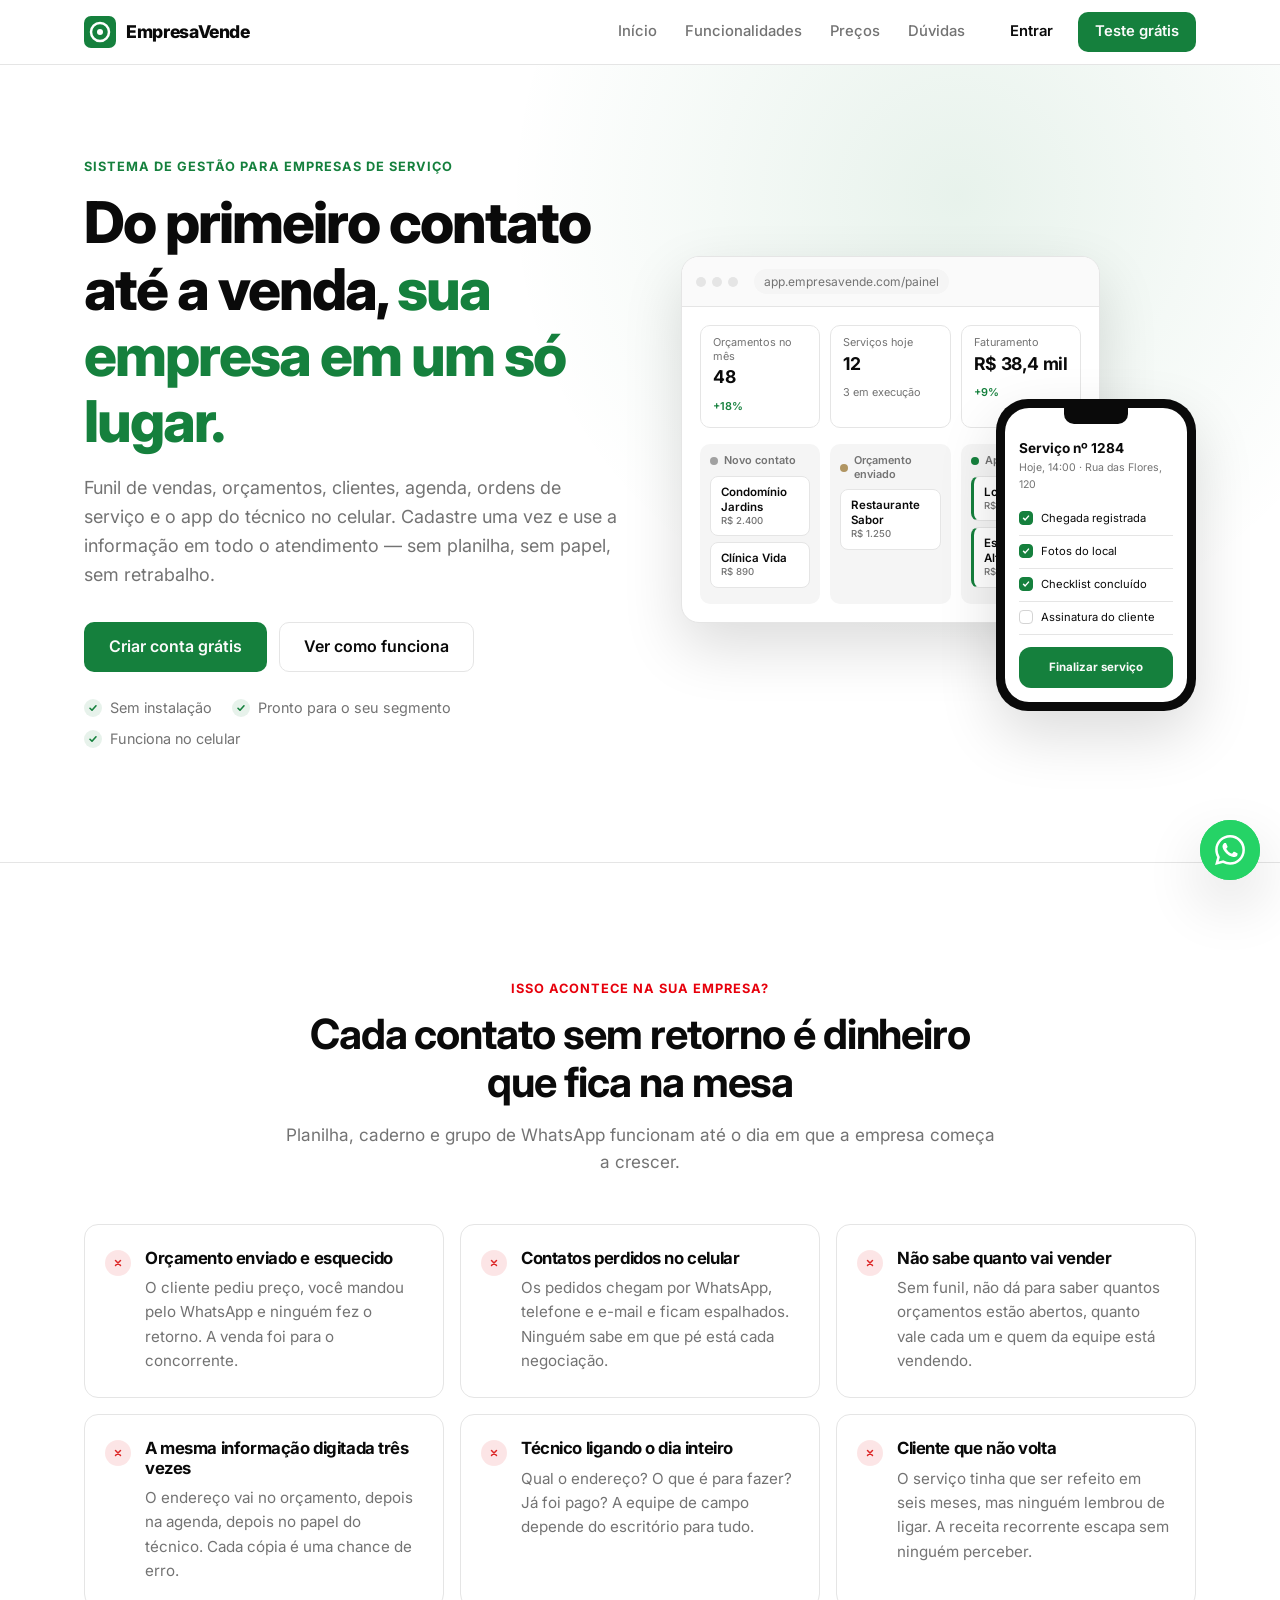
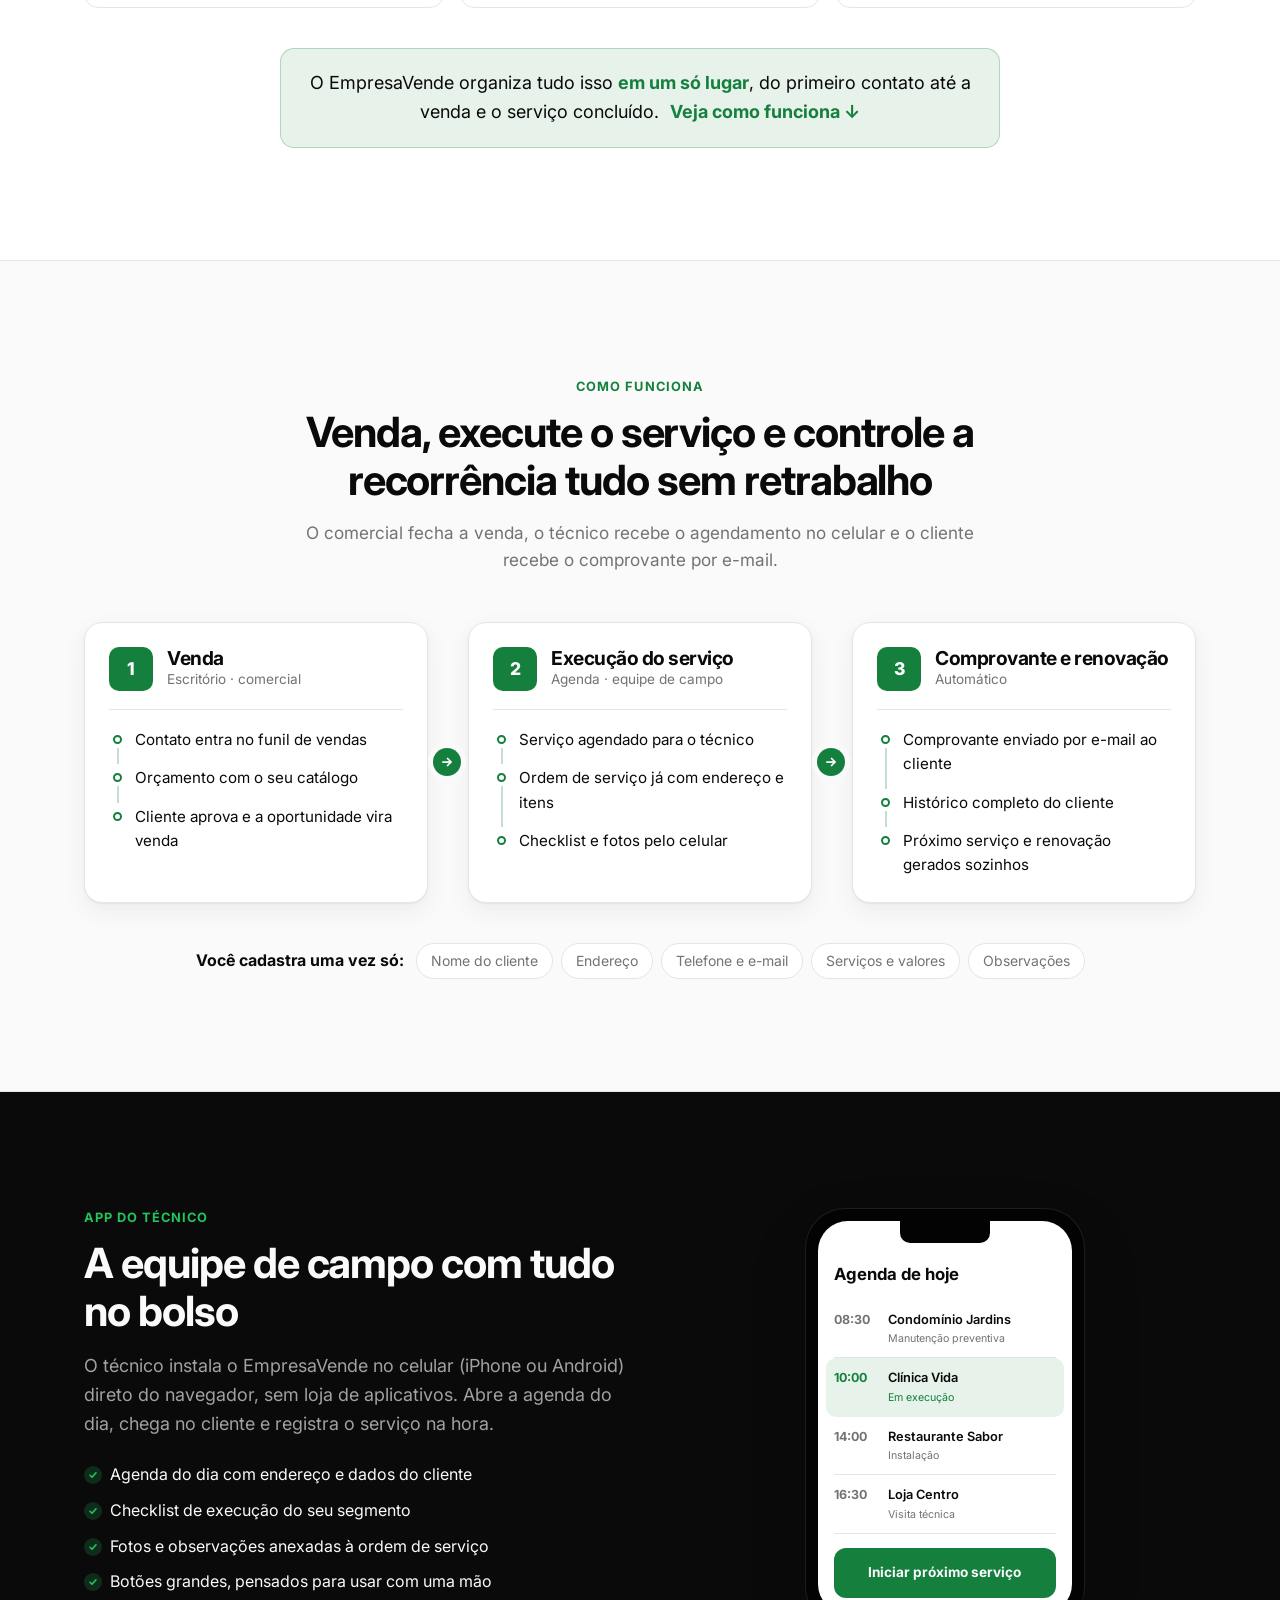
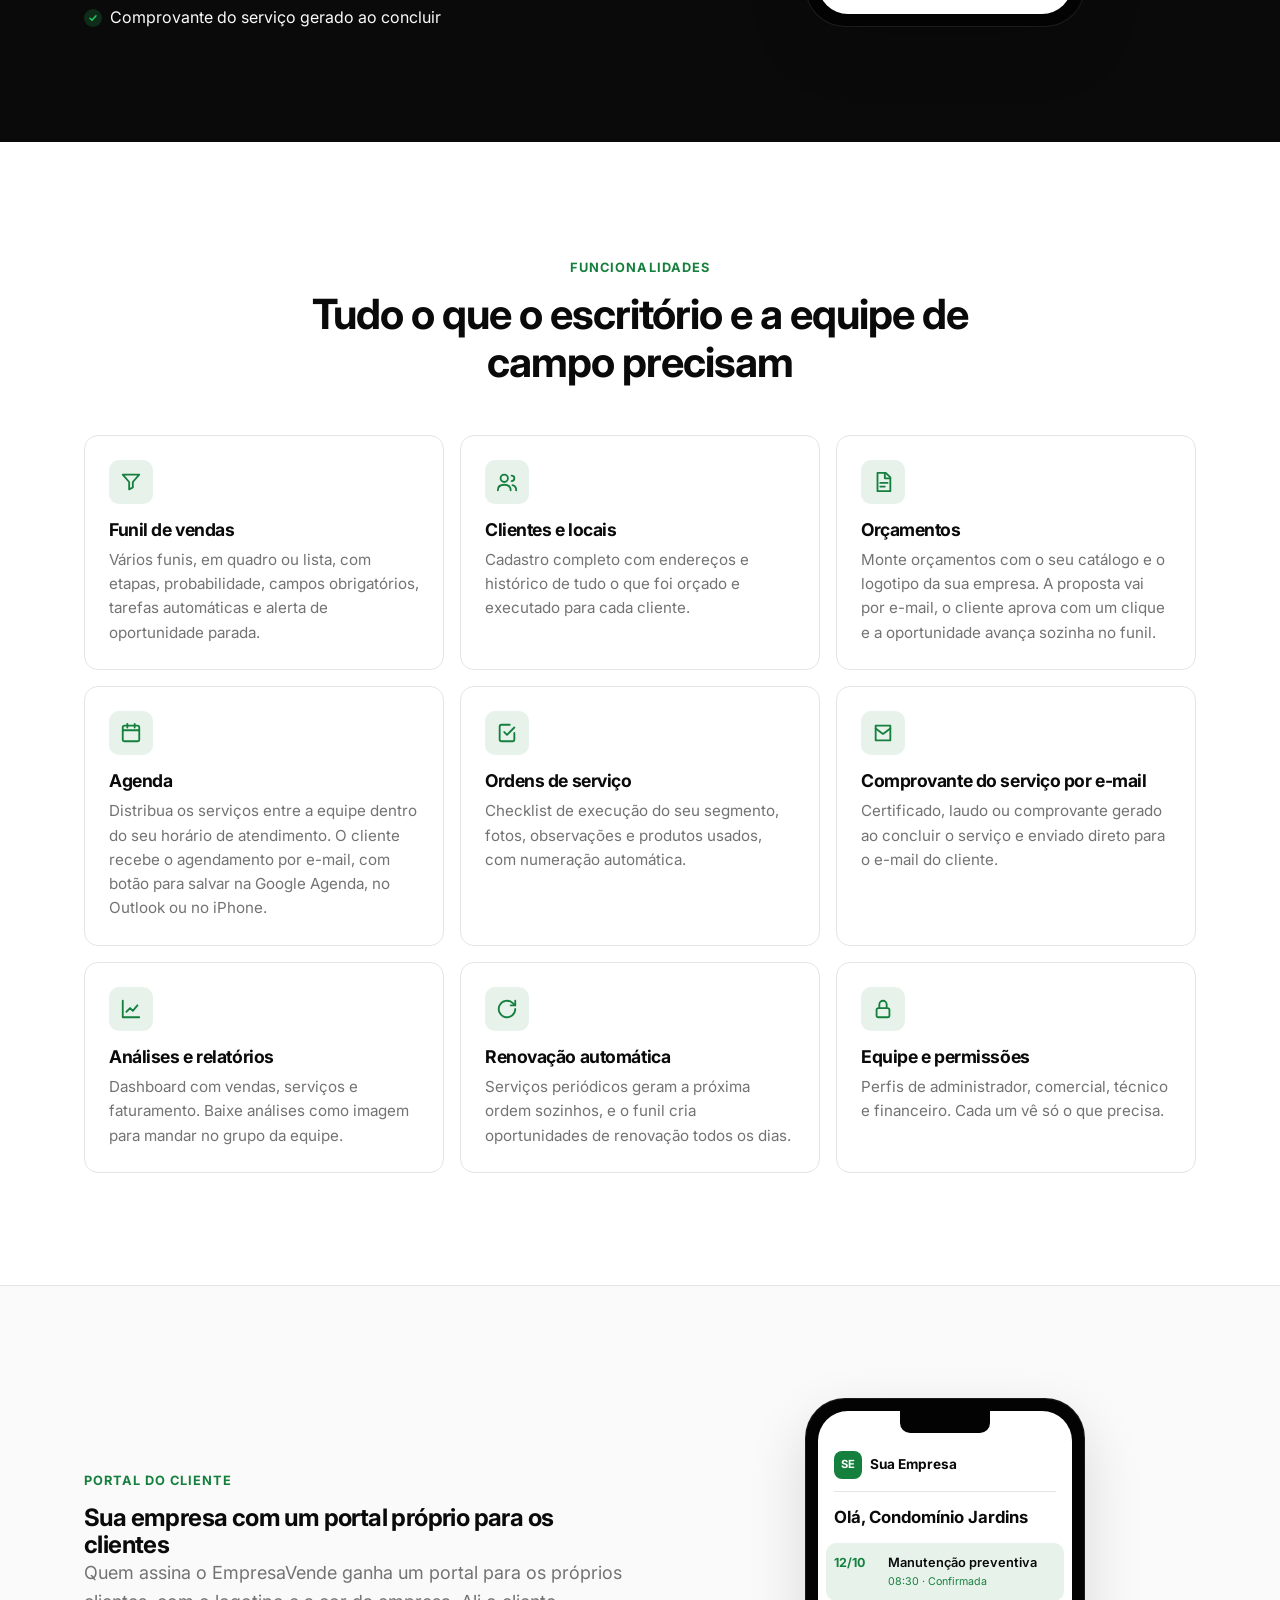
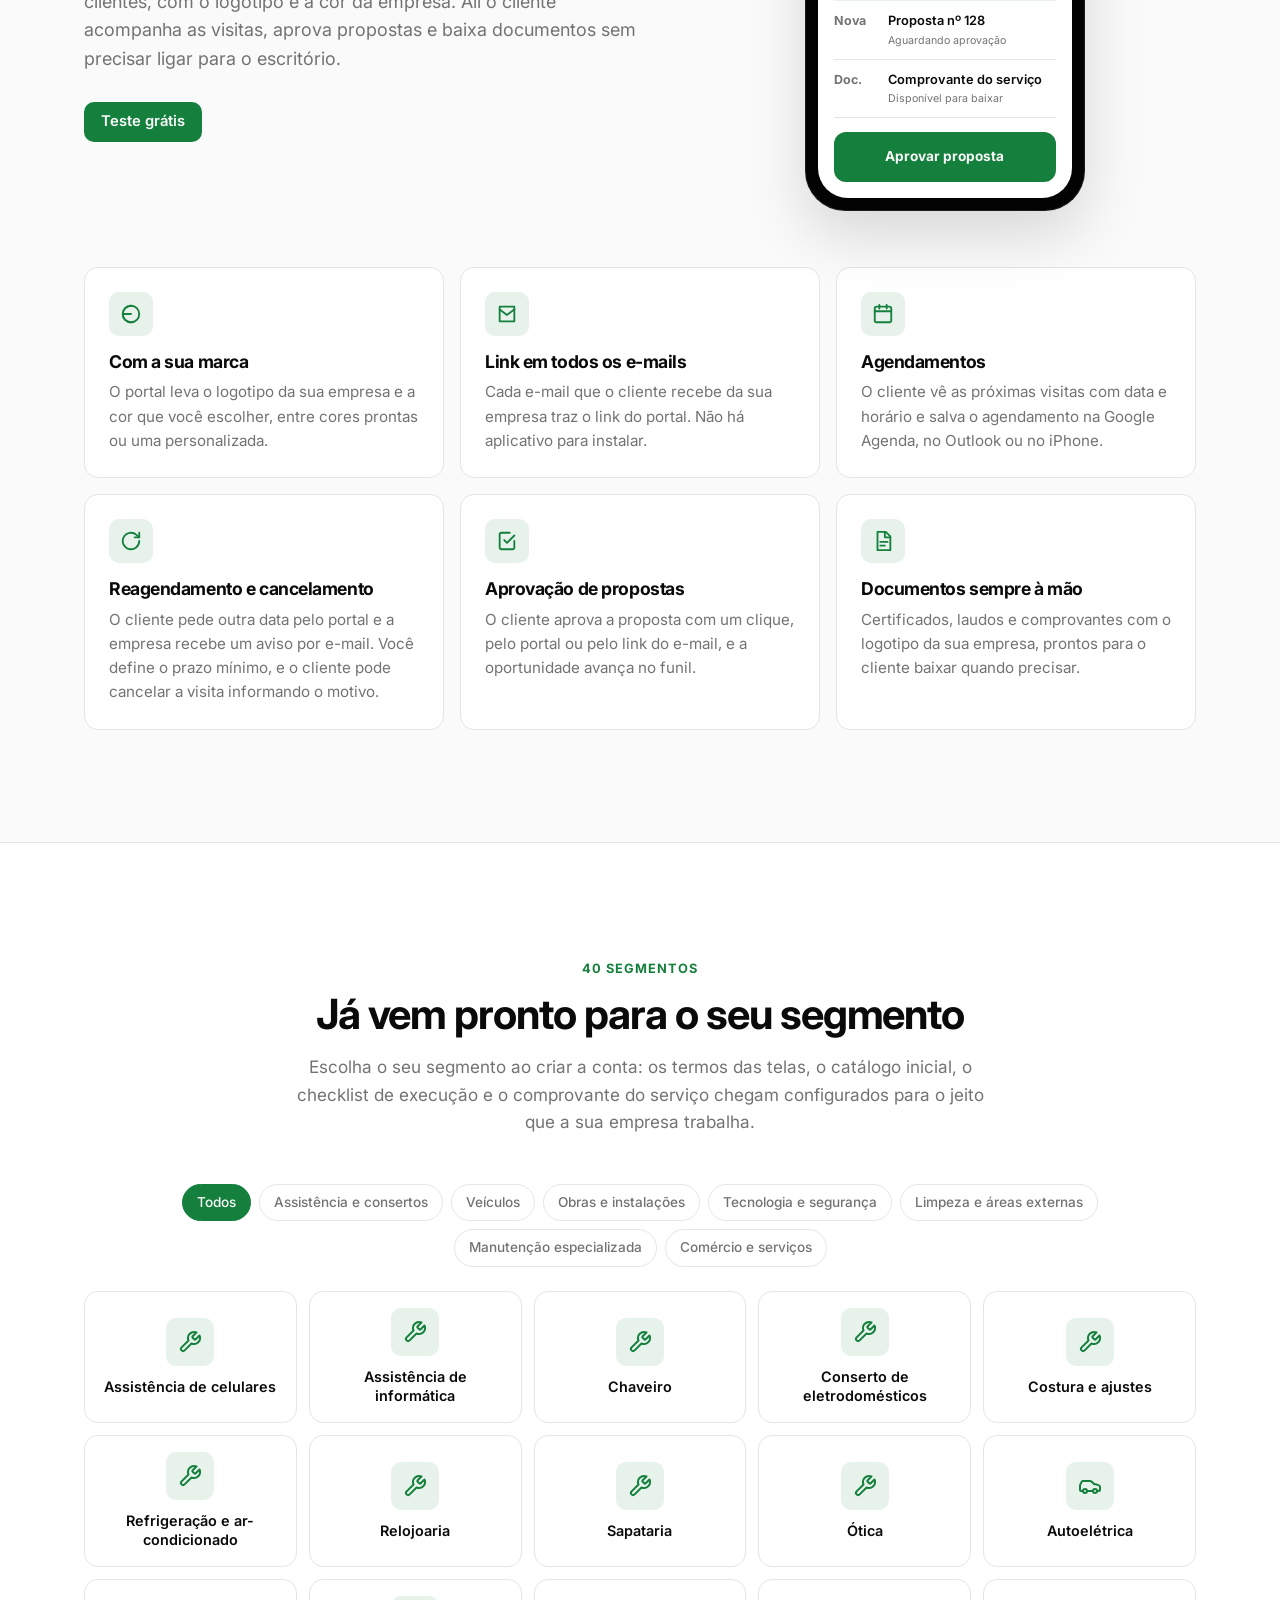
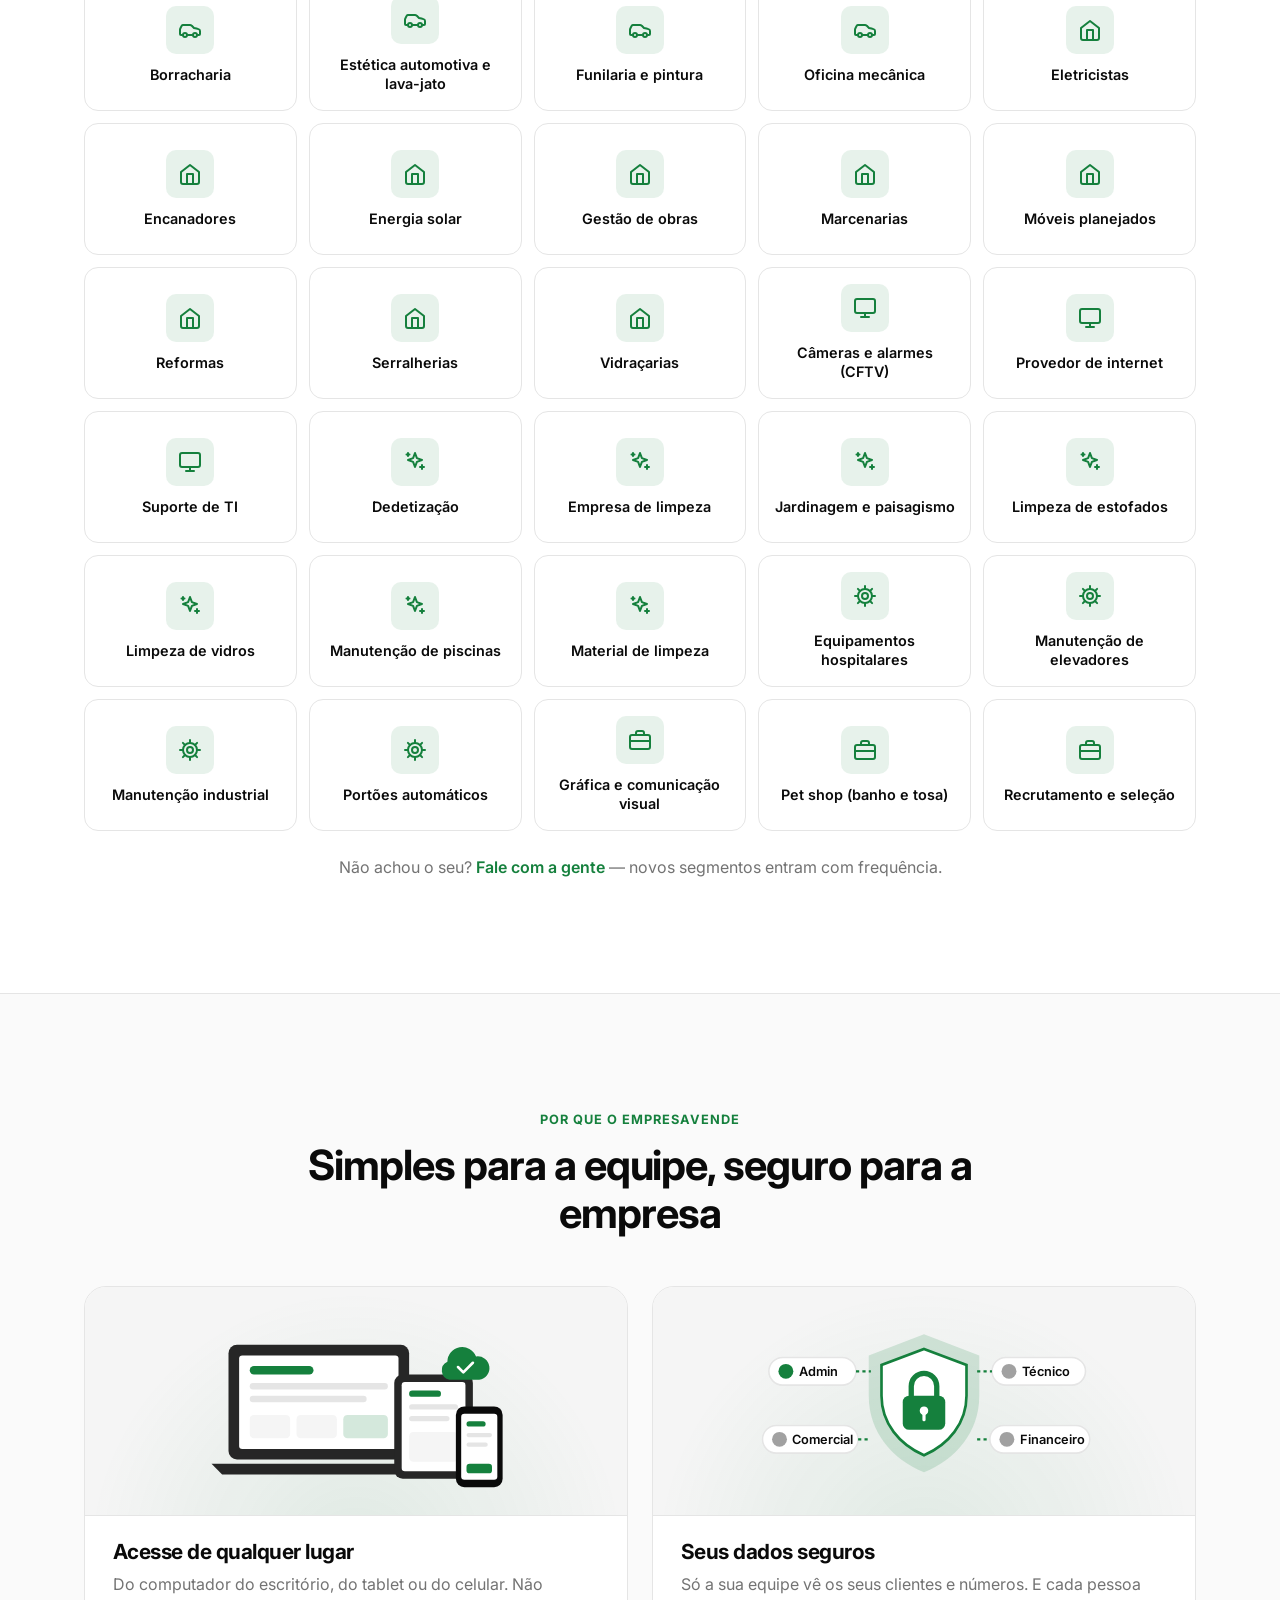
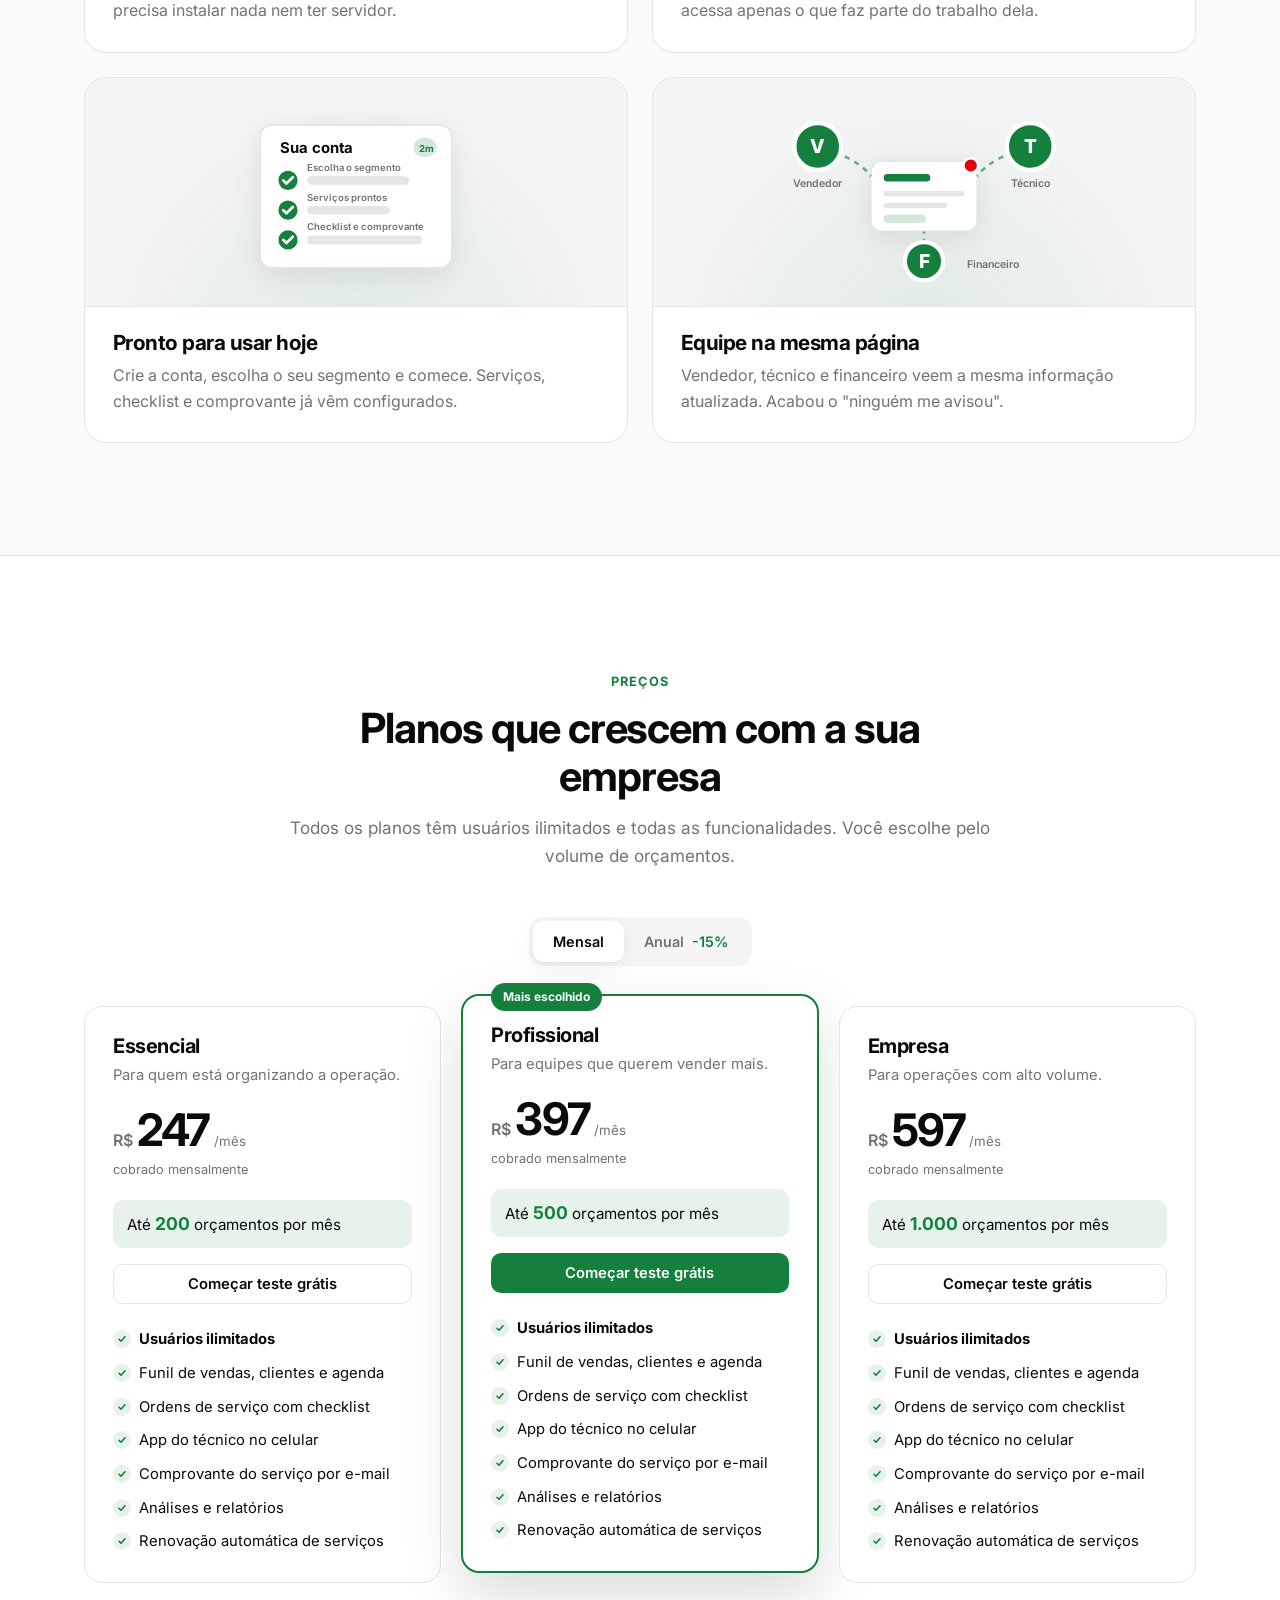
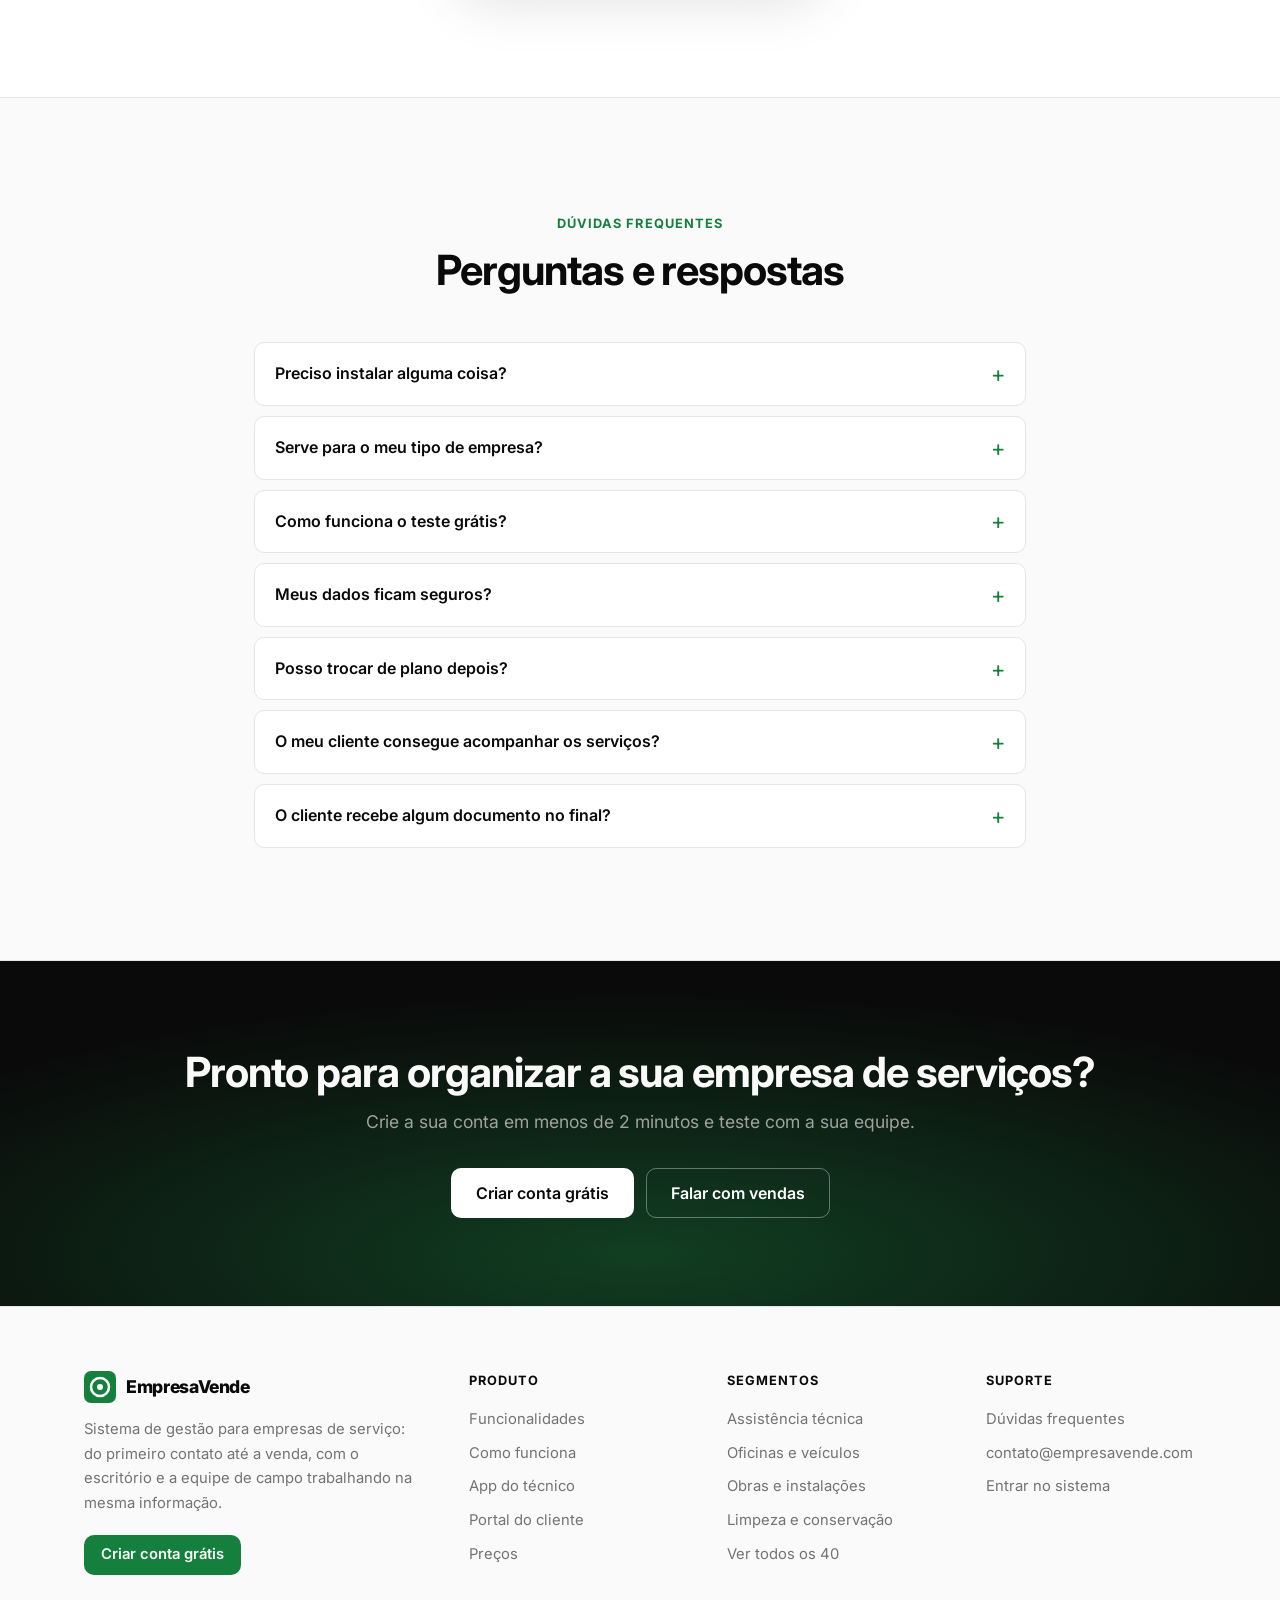
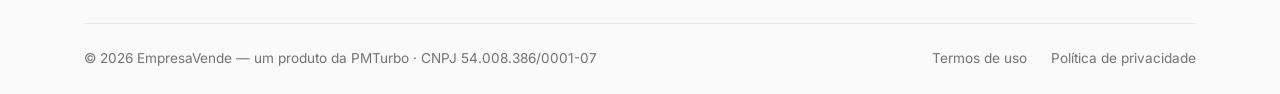
==== commit 294bb819: "Menu do topo sem App do técnico, Portal do cliente e Segmentos Co-Authored-By: Claude Opus 5.5 (1M c" ====
--- a/index.html
+++ b/index.html
@@ -191,9 +191,6 @@
         <nav class="nav" id="nav" aria-label="Principal">
           <a href="#topo" aria-current="page">Início</a>
           <a href="#funcionalidades">Funcionalidades</a>
-          <a href="#tecnico">App do técnico</a>
-          <a href="#portal">Portal do cliente</a>
-          <a href="#segmentos">Segmentos</a>
           <a href="#precos">Preços</a>
           <a href="#faq">Dúvidas</a>
           <div class="nav__actions">
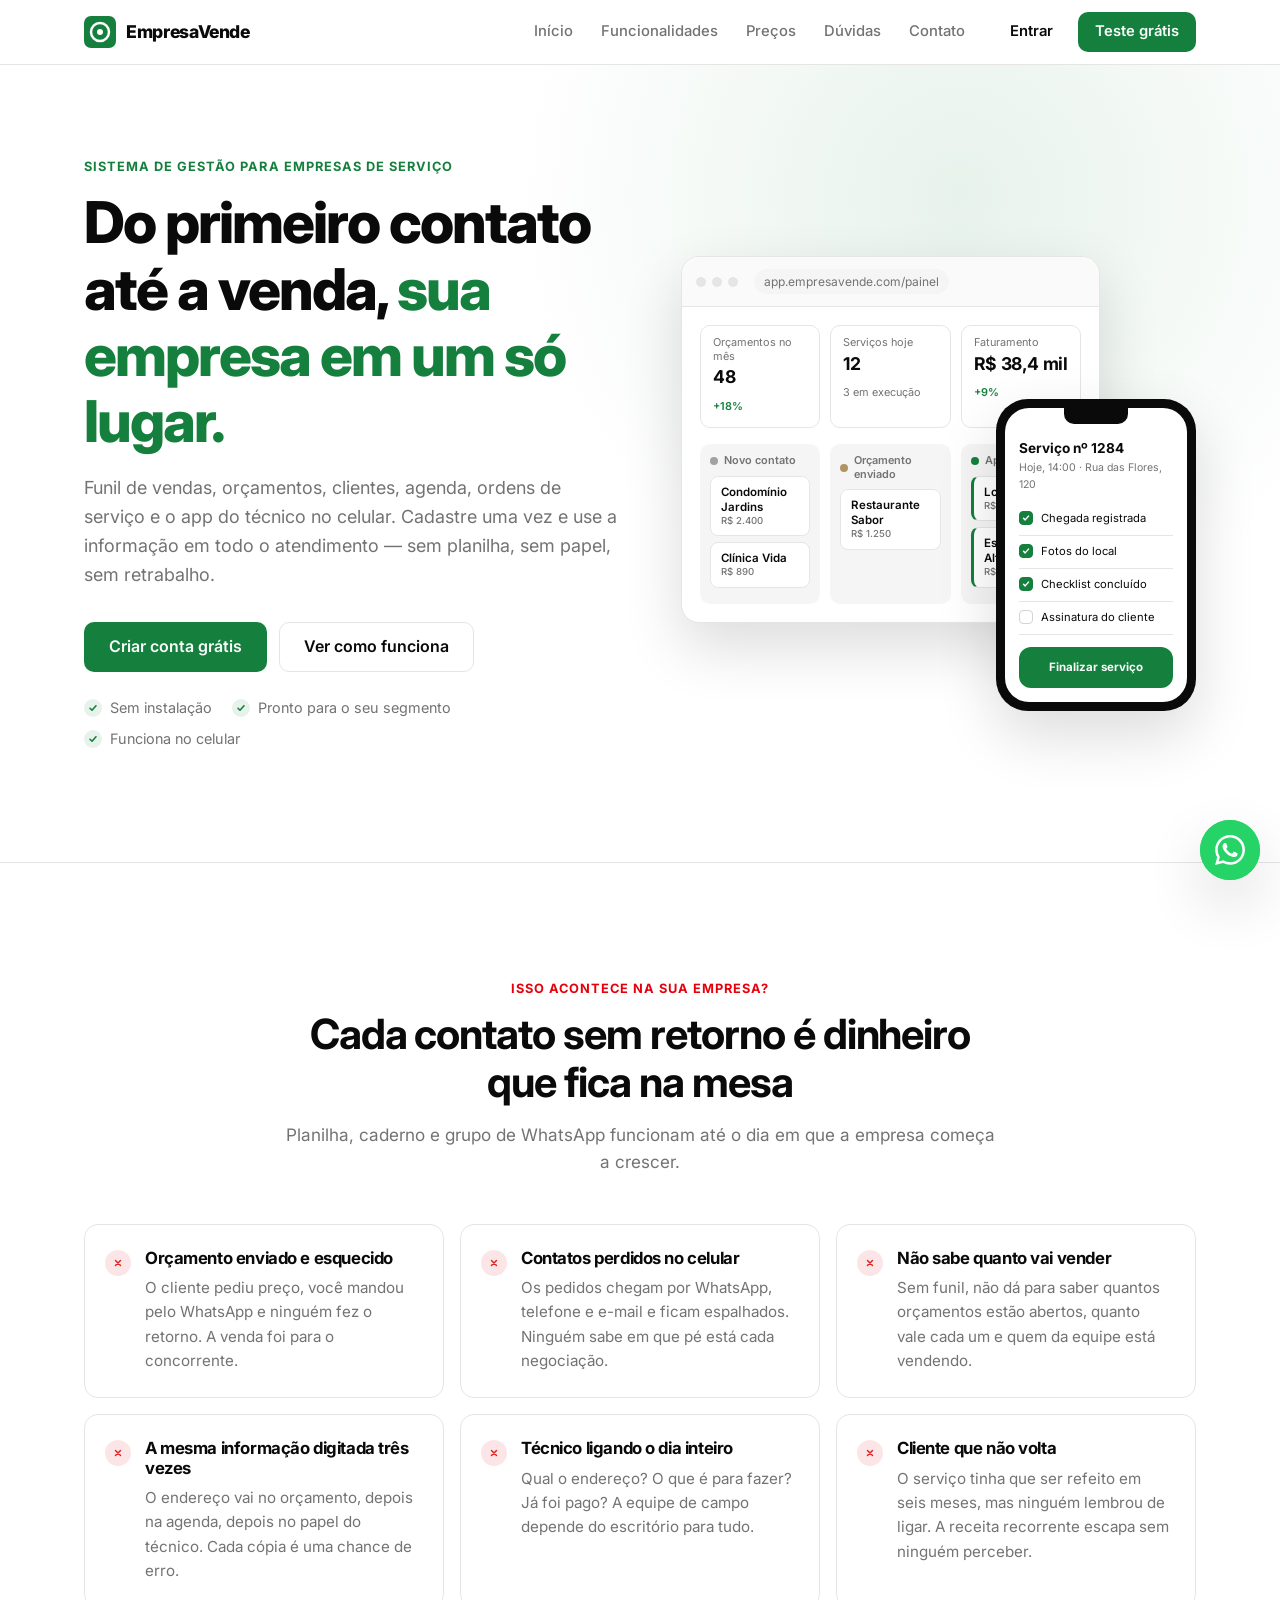
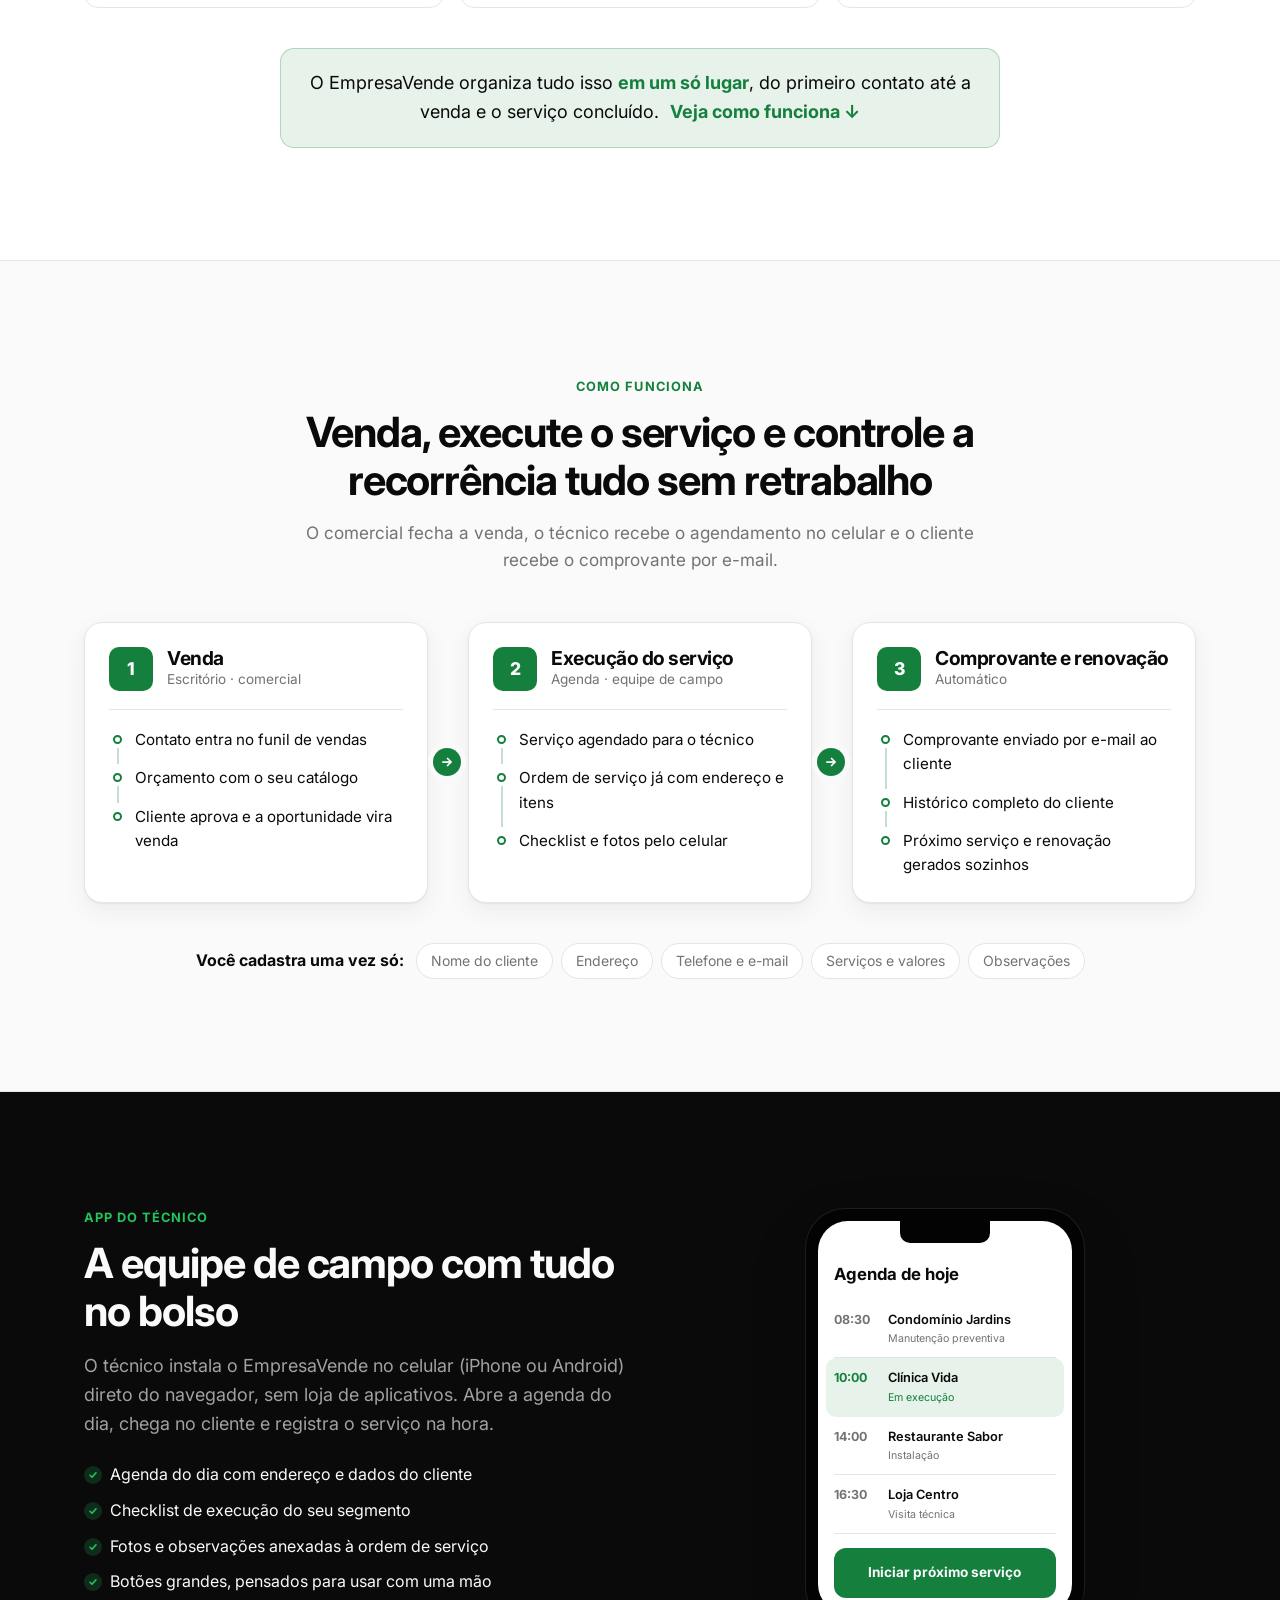
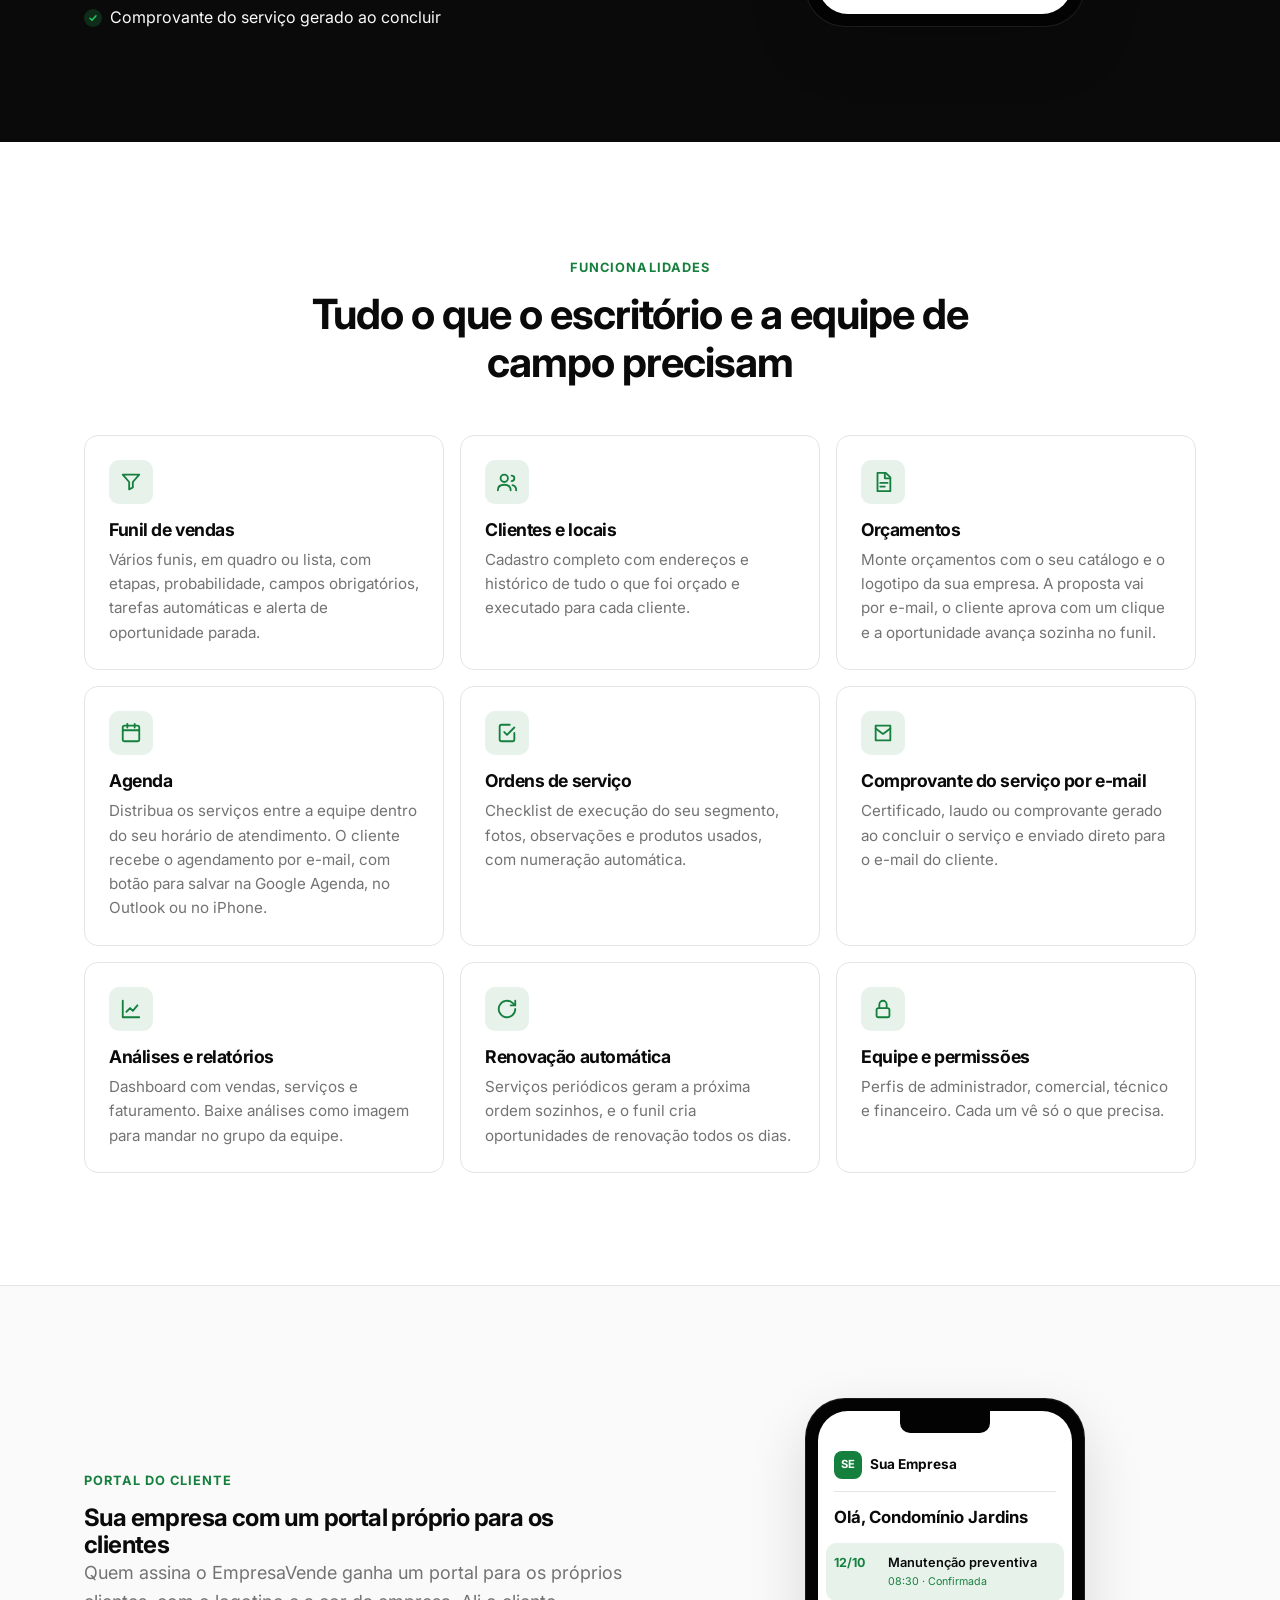
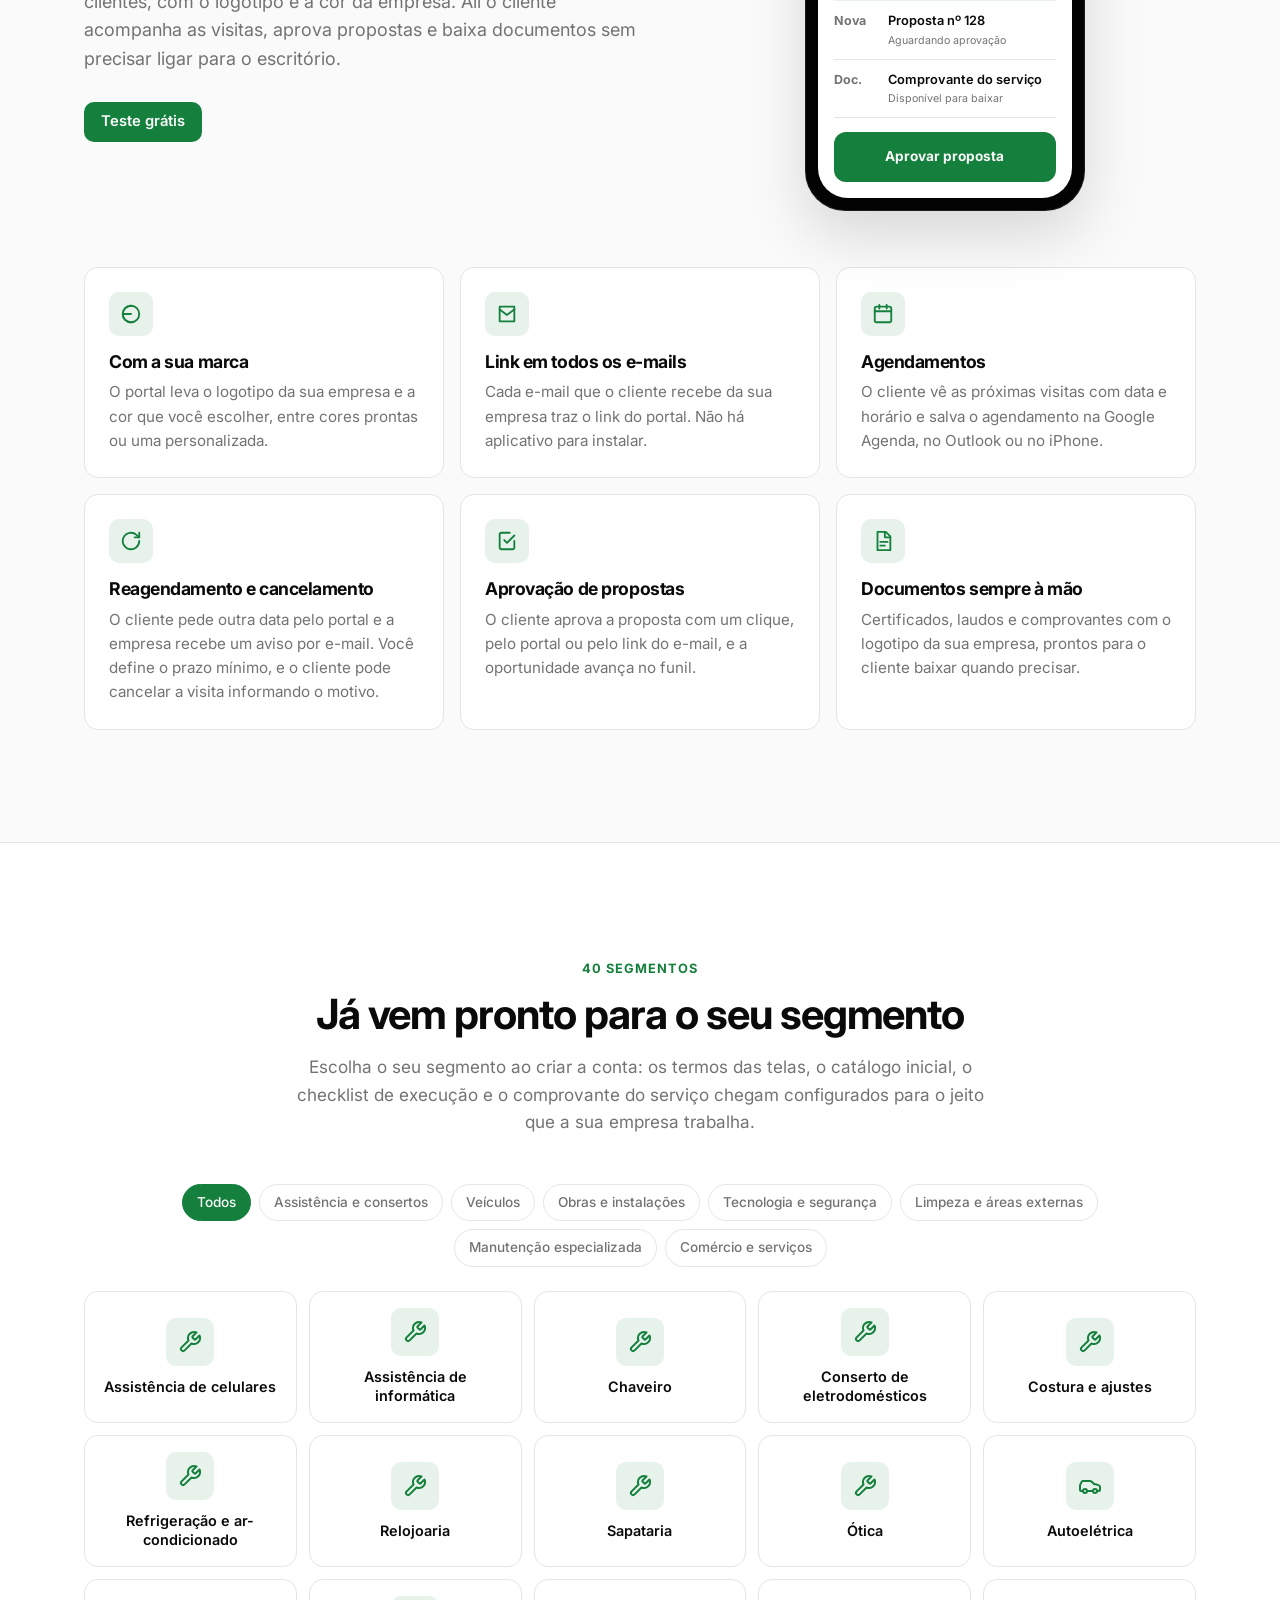
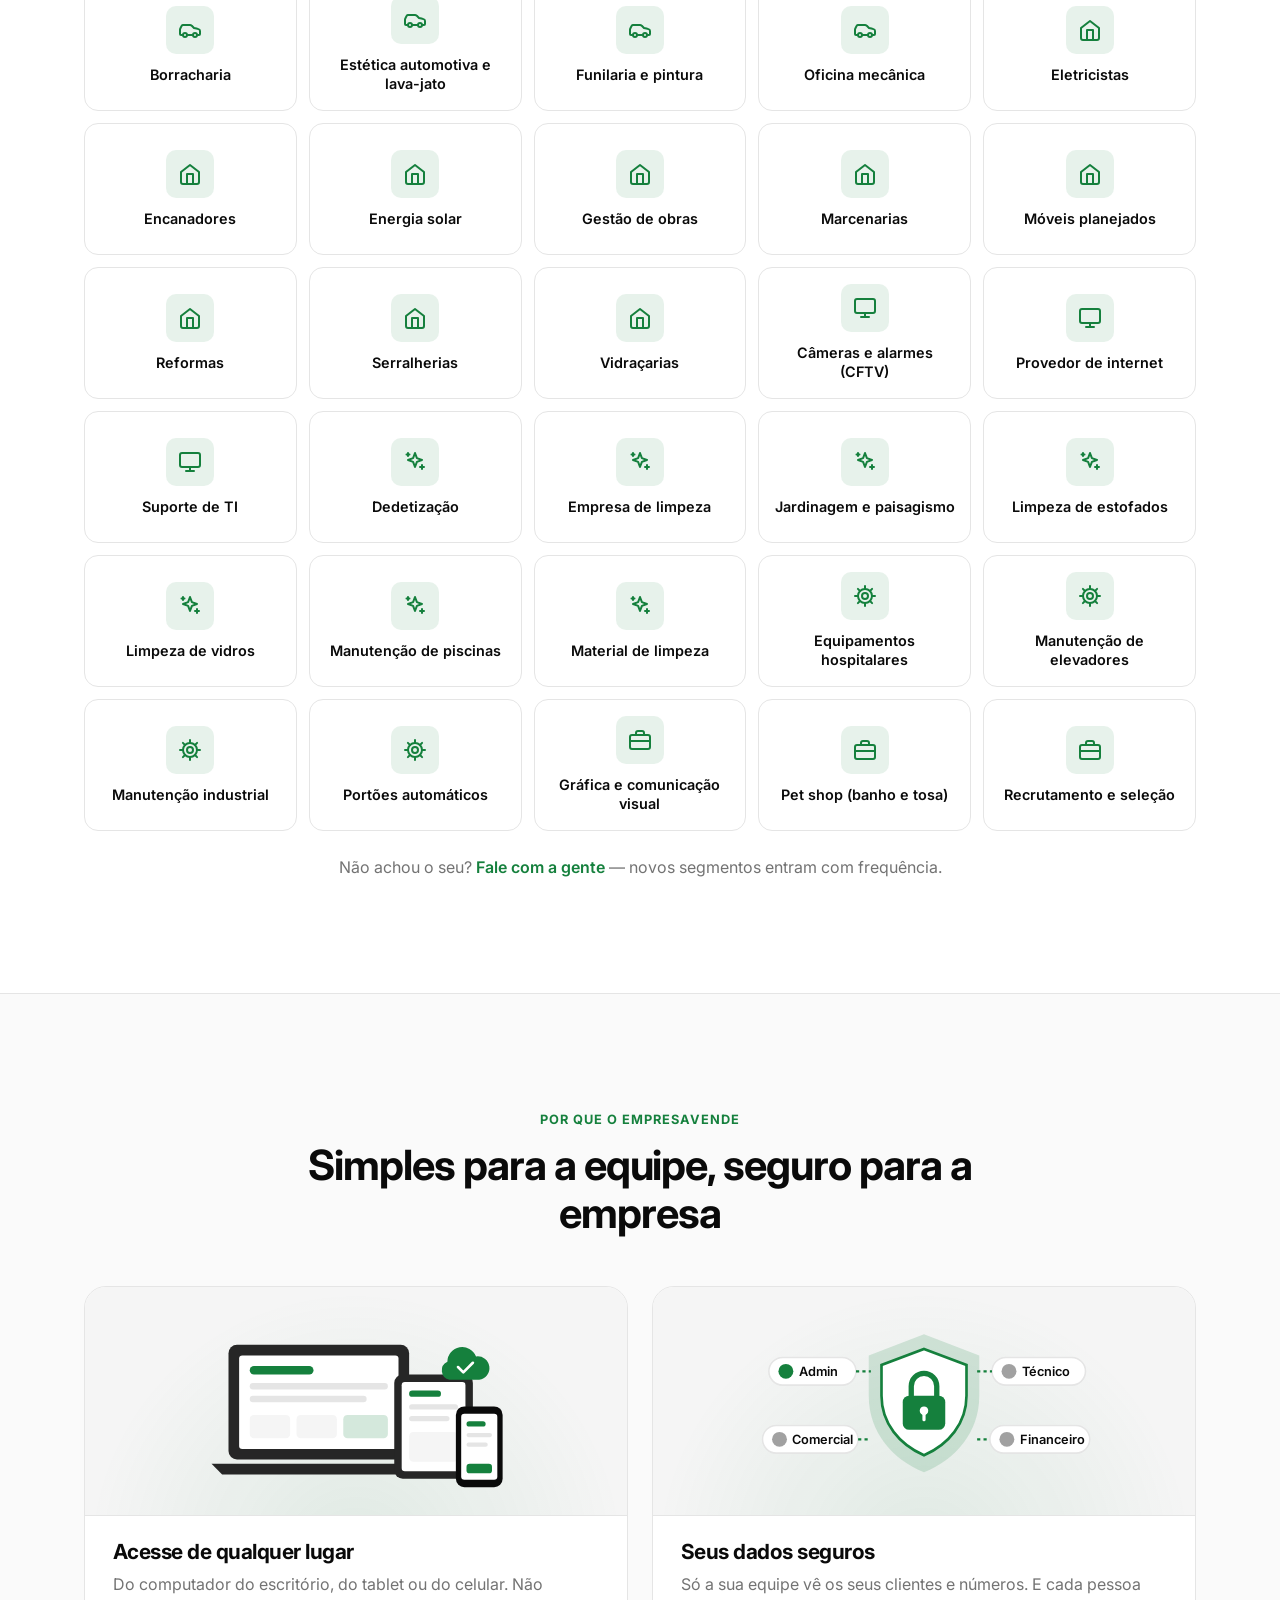
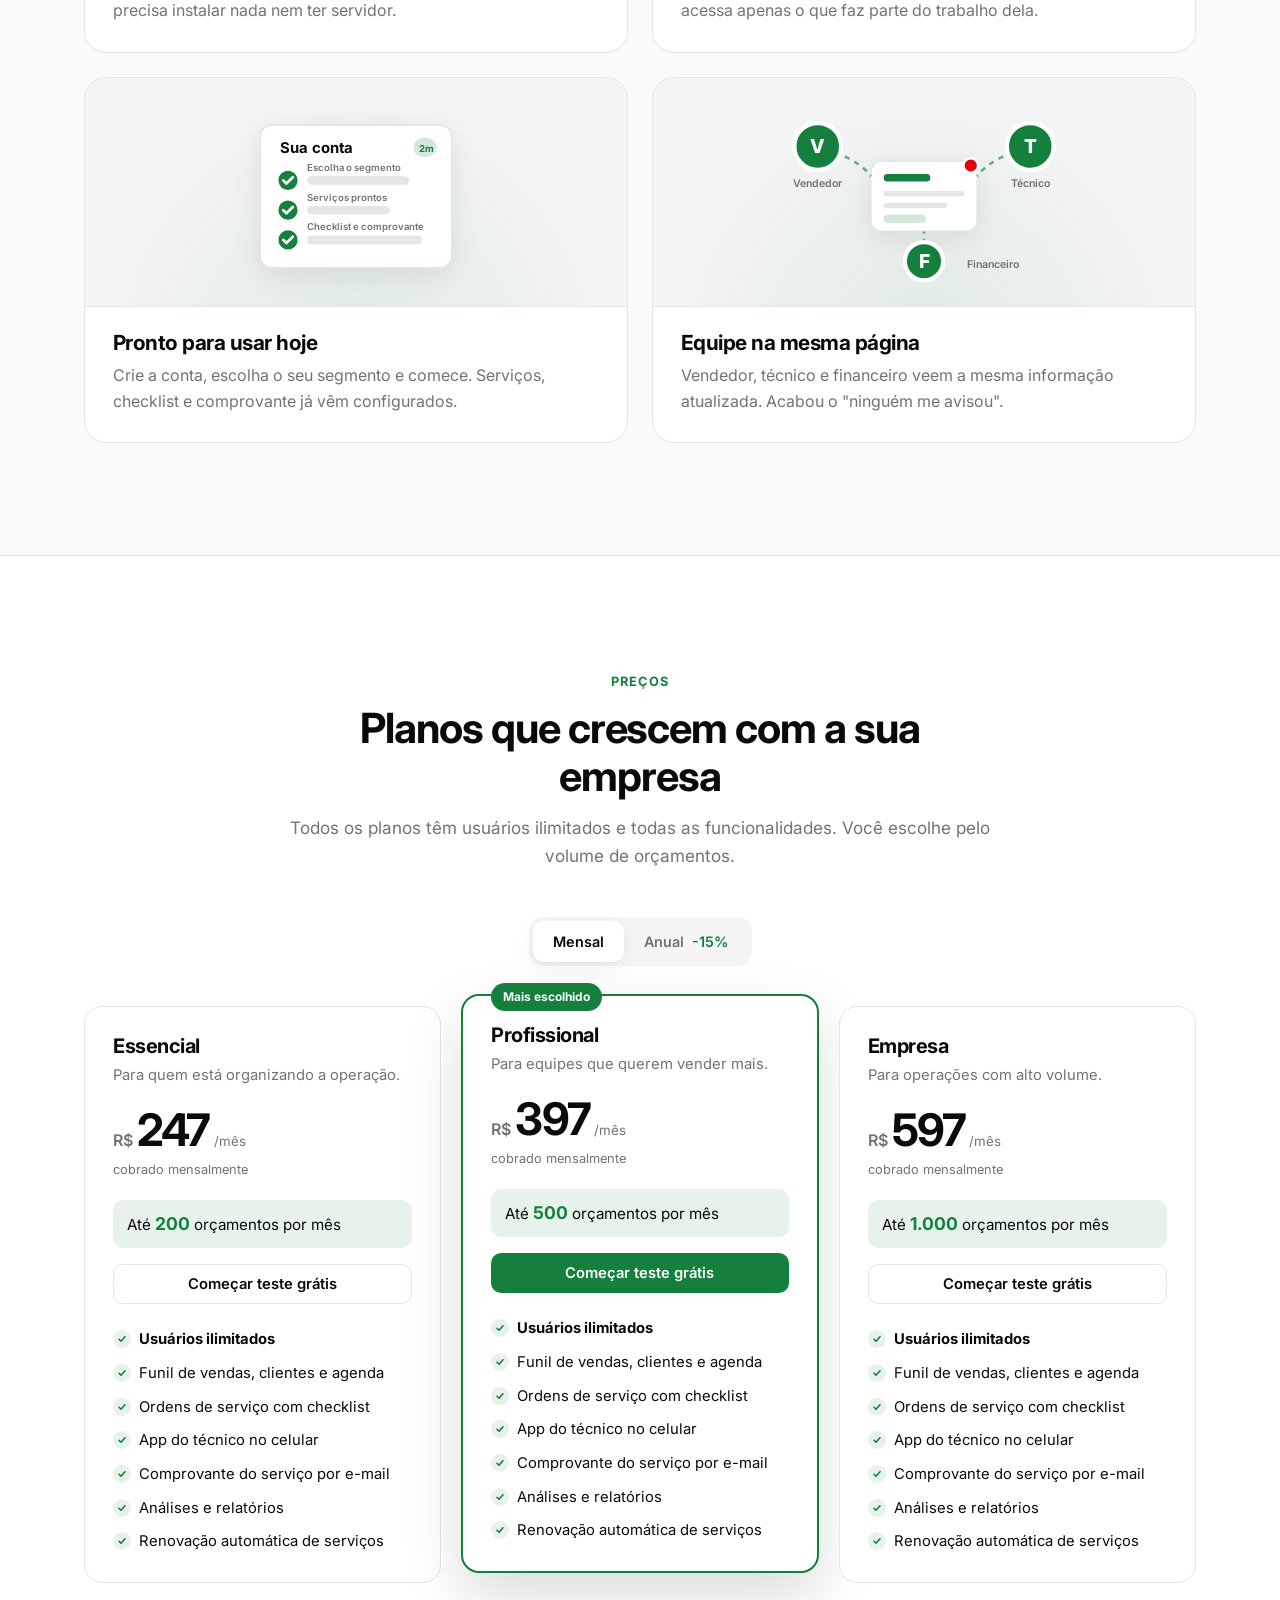
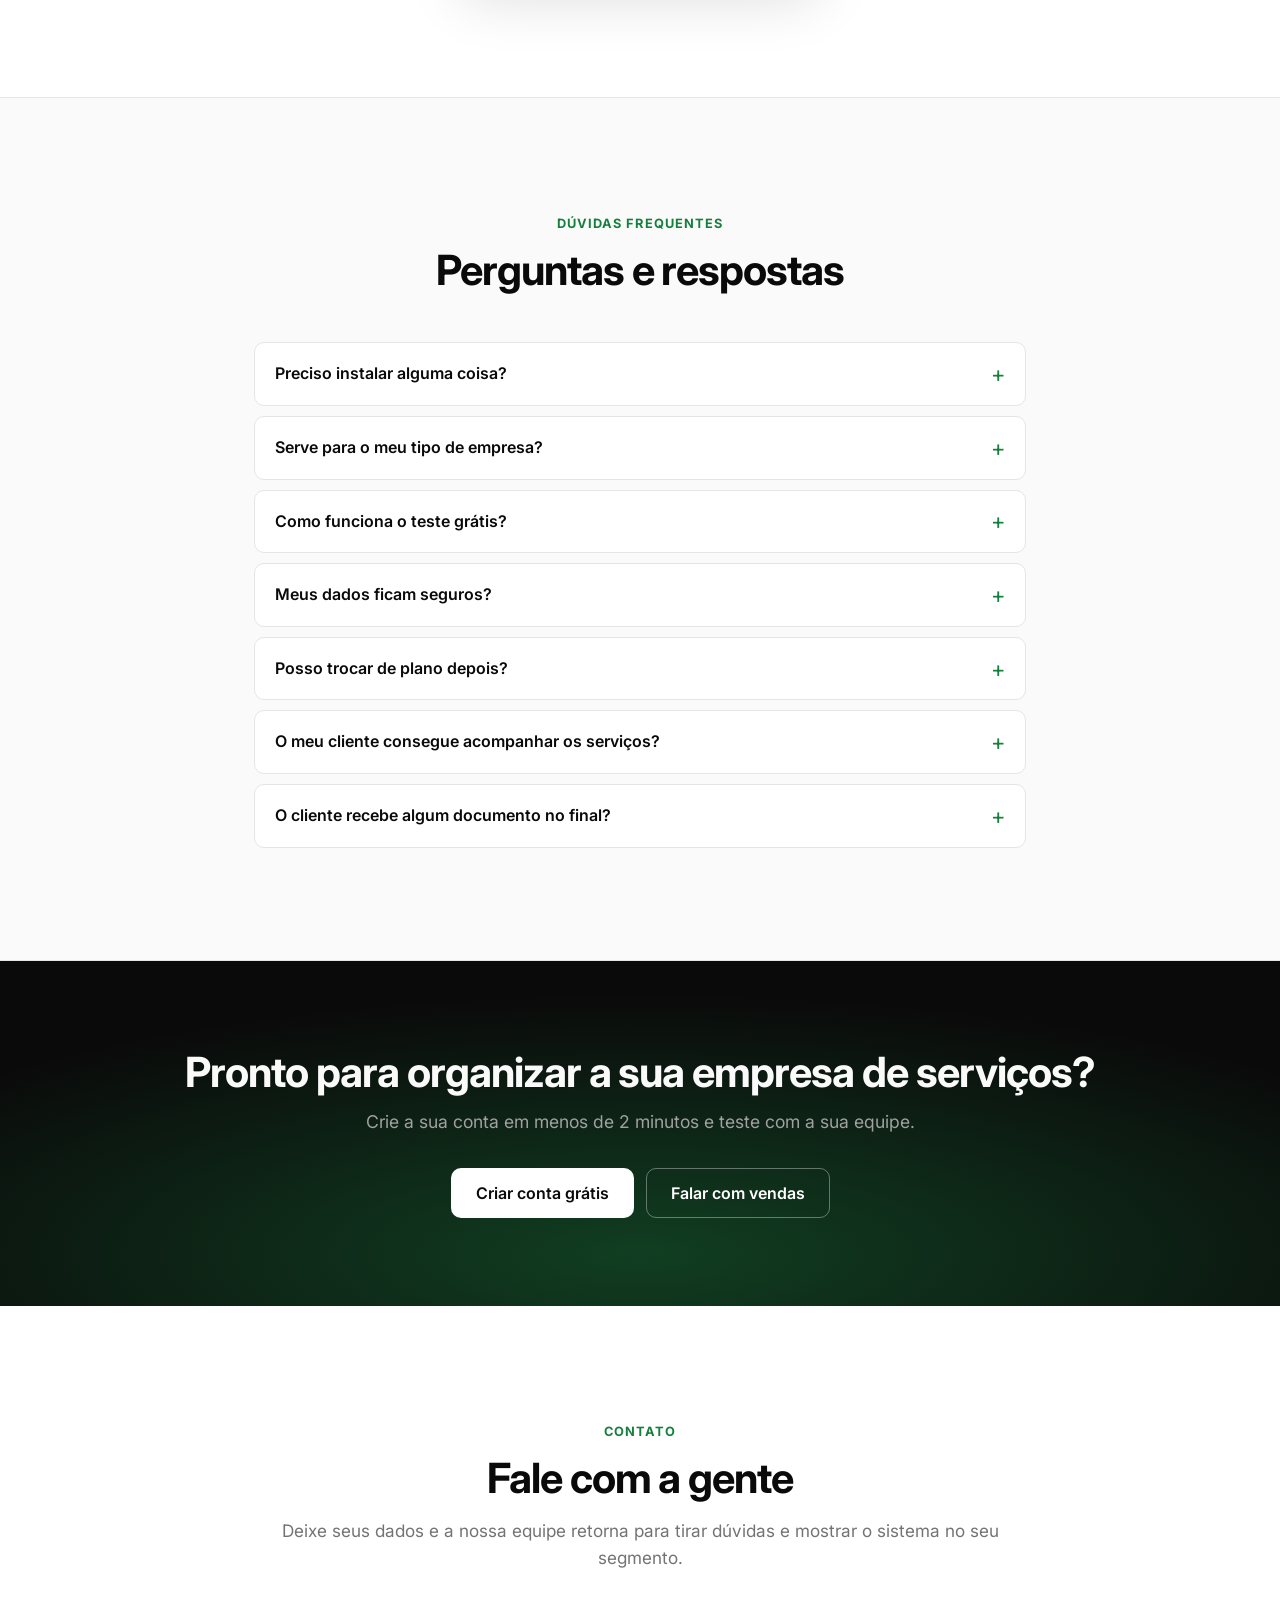
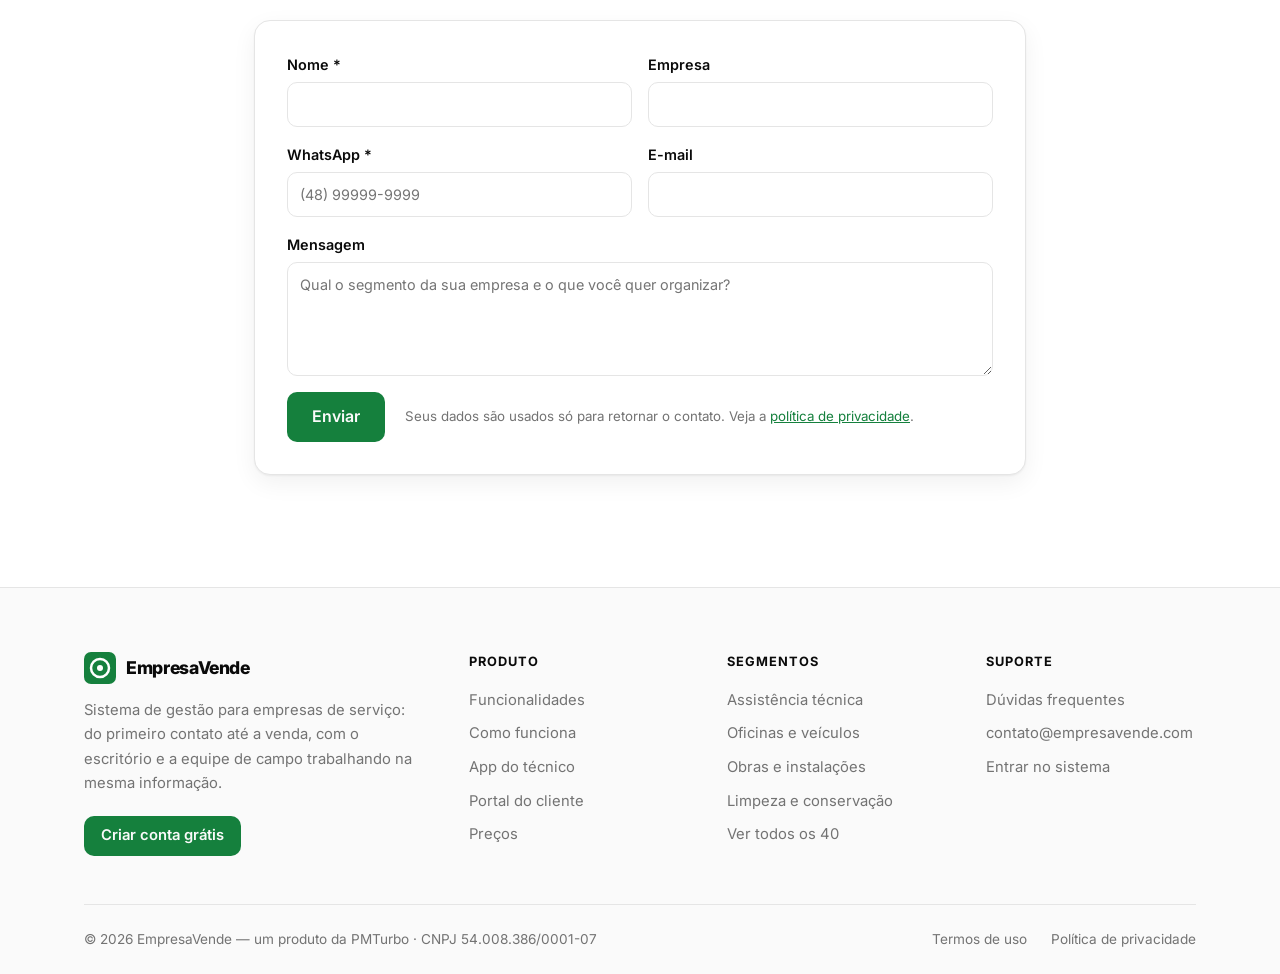
==== commit 4da02c94: "Formulário de contato (e-mail pelo Resend) e item Contato no menu Co-Authored-By: Claude Opus 5.5 (1" ====
--- a/index.html
+++ b/index.html
@@ -193,6 +193,7 @@
           <a href="#funcionalidades">Funcionalidades</a>
           <a href="#precos">Preços</a>
           <a href="#faq">Dúvidas</a>
+          <a href="#contato">Contato</a>
           <div class="nav__actions">
             <a class="btn btn--ghost" href="https://app.empresavende.com/login">Entrar</a>
             <a class="btn btn--primary" href="https://app.empresavende.com/cadastro">Teste grátis</a>
@@ -910,14 +911,65 @@
       </section>
 
       <!-- ============ CTA FINAL ============ -->
-      <section class="cta" id="contato">
+      <section class="cta">
         <div class="container cta__inner">
           <h2>Pronto para organizar a sua empresa de serviços?</h2>
           <p>Crie a sua conta em menos de 2 minutos e teste com a sua equipe.</p>
           <div class="hero__cta">
             <a class="btn btn--white btn--lg" href="https://app.empresavende.com/cadastro">Criar conta grátis</a>
-            <a class="btn btn--ghost-light btn--lg" href="mailto:contato@empresavende.com">Falar com vendas</a>
-          </div>
+            <a class="btn btn--ghost-light btn--lg" href="#contato">Falar com vendas</a>
+          </div>
+        </div>
+      </section>
+
+      <!-- ============ CONTATO ============ -->
+      <!-- Sem JS: o form vai para o Worker (POST /contato), que repassa ao CRM e volta para #contato-ok ou #contato-erro. -->
+      <section class="section" id="contato">
+        <div class="container container--narrow">
+          <header class="section__head">
+            <p class="eyebrow">Contato</p>
+            <h2>Fale com a gente</h2>
+            <p>Deixe seus dados e a nossa equipe retorna para tirar dúvidas e mostrar o sistema no seu segmento.</p>
+          </header>
+
+          <p class="form-status form-status--ok" id="contato-ok" role="status">
+            Recebemos o seu contato. Em breve a nossa equipe fala com você.
+          </p>
+          <p class="form-status form-status--erro" id="contato-erro" role="alert">
+            Não conseguimos enviar agora. Confira os dados e tente de novo, ou fale com a gente pelo
+            <a href="https://wa.me/5548988105199" target="_blank" rel="noopener">WhatsApp</a>.
+          </p>
+
+          <form class="contact-form" method="post" action="/contato">
+            <label>
+              <span>Nome *</span>
+              <input type="text" name="name" required maxlength="120" autocomplete="name" />
+            </label>
+            <label>
+              <span>Empresa</span>
+              <input type="text" name="company" maxlength="120" autocomplete="organization" />
+            </label>
+            <label>
+              <span>WhatsApp *</span>
+              <input type="tel" name="phone" required minlength="8" maxlength="30" autocomplete="tel" placeholder="(48) 99999-9999" />
+            </label>
+            <label>
+              <span>E-mail</span>
+              <input type="email" name="email" maxlength="200" autocomplete="email" />
+            </label>
+            <label class="contact-form__full">
+              <span>Mensagem</span>
+              <textarea name="message" rows="4" maxlength="2000" placeholder="Qual o segmento da sua empresa e o que você quer organizar?"></textarea>
+            </label>
+            <!-- Campo-armadilha para robôs (invisível para pessoas). -->
+            <label class="contact-form__trap" aria-hidden="true">
+              Site <input type="text" name="website" tabindex="-1" autocomplete="off" />
+            </label>
+            <div class="contact-form__full contact-form__actions">
+              <button class="btn btn--primary btn--lg" type="submit">Enviar</button>
+              <small>Seus dados são usados só para retornar o contato. Veja a <a href="/politica-de-privacidade/">política de privacidade</a>.</small>
+            </div>
+          </form>
         </div>
       </section>
     </main>
--- a/styles.css
+++ b/styles.css
@@ -1371,6 +1371,94 @@
   justify-content: center;
 }
 
+/* ---------- Contato ---------- */
+.contact-form {
+  display: grid;
+  gap: 16px;
+  background: var(--card);
+  border: 1px solid var(--border);
+  border-radius: calc(var(--radius) * 1.6);
+  box-shadow: var(--shadow);
+  padding: 24px;
+}
+@media (min-width: 640px) {
+  .contact-form {
+    grid-template-columns: 1fr 1fr;
+    padding: 32px;
+  }
+  .contact-form__full {
+    grid-column: 1 / -1;
+  }
+}
+.contact-form label {
+  display: grid;
+  gap: 6px;
+  font-size: 0.9rem;
+  font-weight: 600;
+}
+.contact-form input,
+.contact-form textarea {
+  width: 100%;
+  font: inherit;
+  font-weight: 400;
+  color: var(--foreground);
+  background: var(--background);
+  border: 1px solid var(--border);
+  border-radius: var(--radius);
+  padding: 10px 12px;
+  transition: border-color 0.15s;
+}
+.contact-form textarea {
+  resize: vertical;
+}
+.contact-form input:focus,
+.contact-form textarea:focus {
+  border-color: var(--ring);
+  outline: 3px solid color-mix(in oklch, var(--ring) 25%, transparent);
+  outline-offset: 0;
+}
+.contact-form__trap {
+  position: absolute;
+  left: -9999px;
+}
+.contact-form__actions {
+  display: flex;
+  flex-wrap: wrap;
+  align-items: center;
+  gap: 12px 20px;
+}
+.contact-form__actions small {
+  color: var(--muted-foreground);
+  flex: 1 1 240px;
+}
+.contact-form__actions a {
+  color: var(--primary);
+  text-decoration: underline;
+}
+/* Retorno do envio, mostrado pela âncora (#contato-ok / #contato-erro). */
+.form-status {
+  display: none;
+  border-radius: var(--radius);
+  padding: 14px 16px;
+  margin-bottom: 20px;
+  font-weight: 500;
+  scroll-margin-top: 120px;
+}
+.form-status:target {
+  display: block;
+}
+.form-status--ok {
+  background: var(--primary-soft);
+  color: var(--primary-strong);
+}
+.form-status--erro {
+  background: color-mix(in oklch, var(--destructive) 10%, transparent);
+  color: var(--destructive);
+}
+.form-status a {
+  text-decoration: underline;
+}
+
 /* ---------- Footer ---------- */
 .footer {
   background: var(--sidebar);
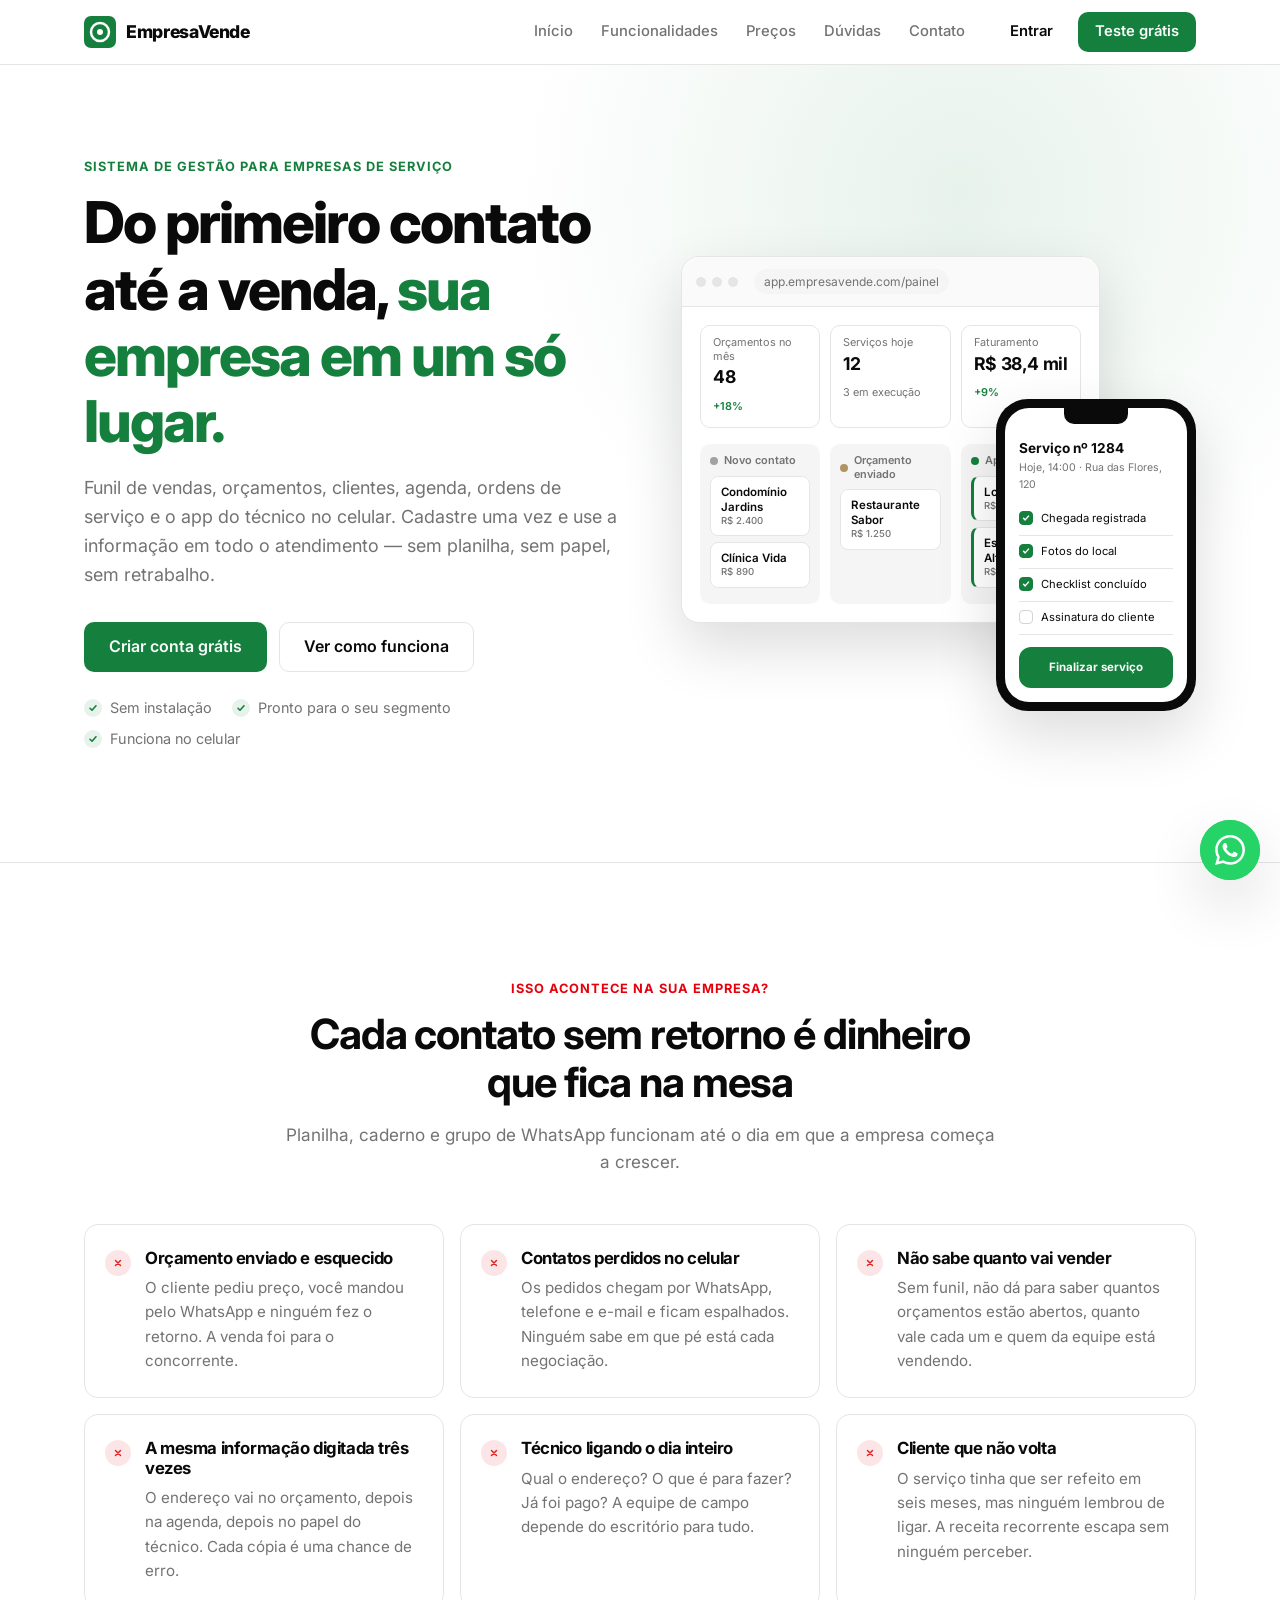
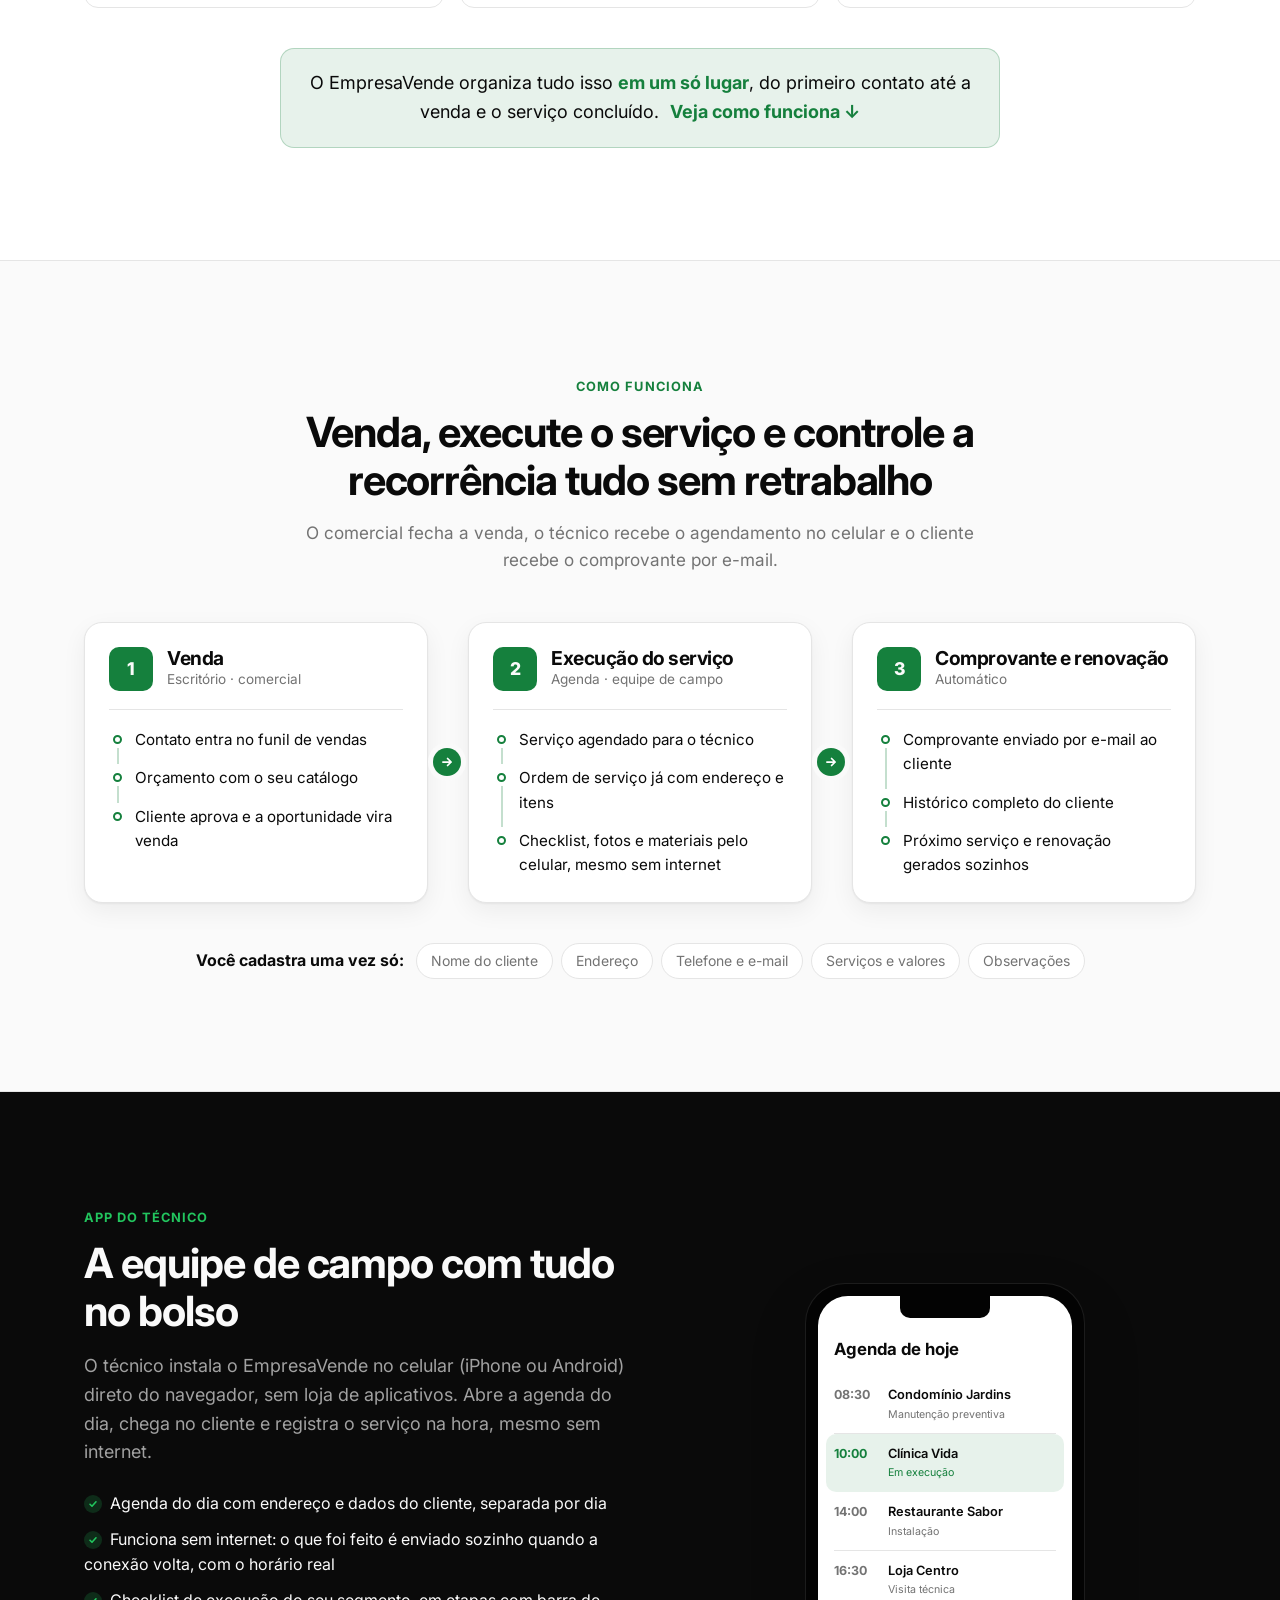
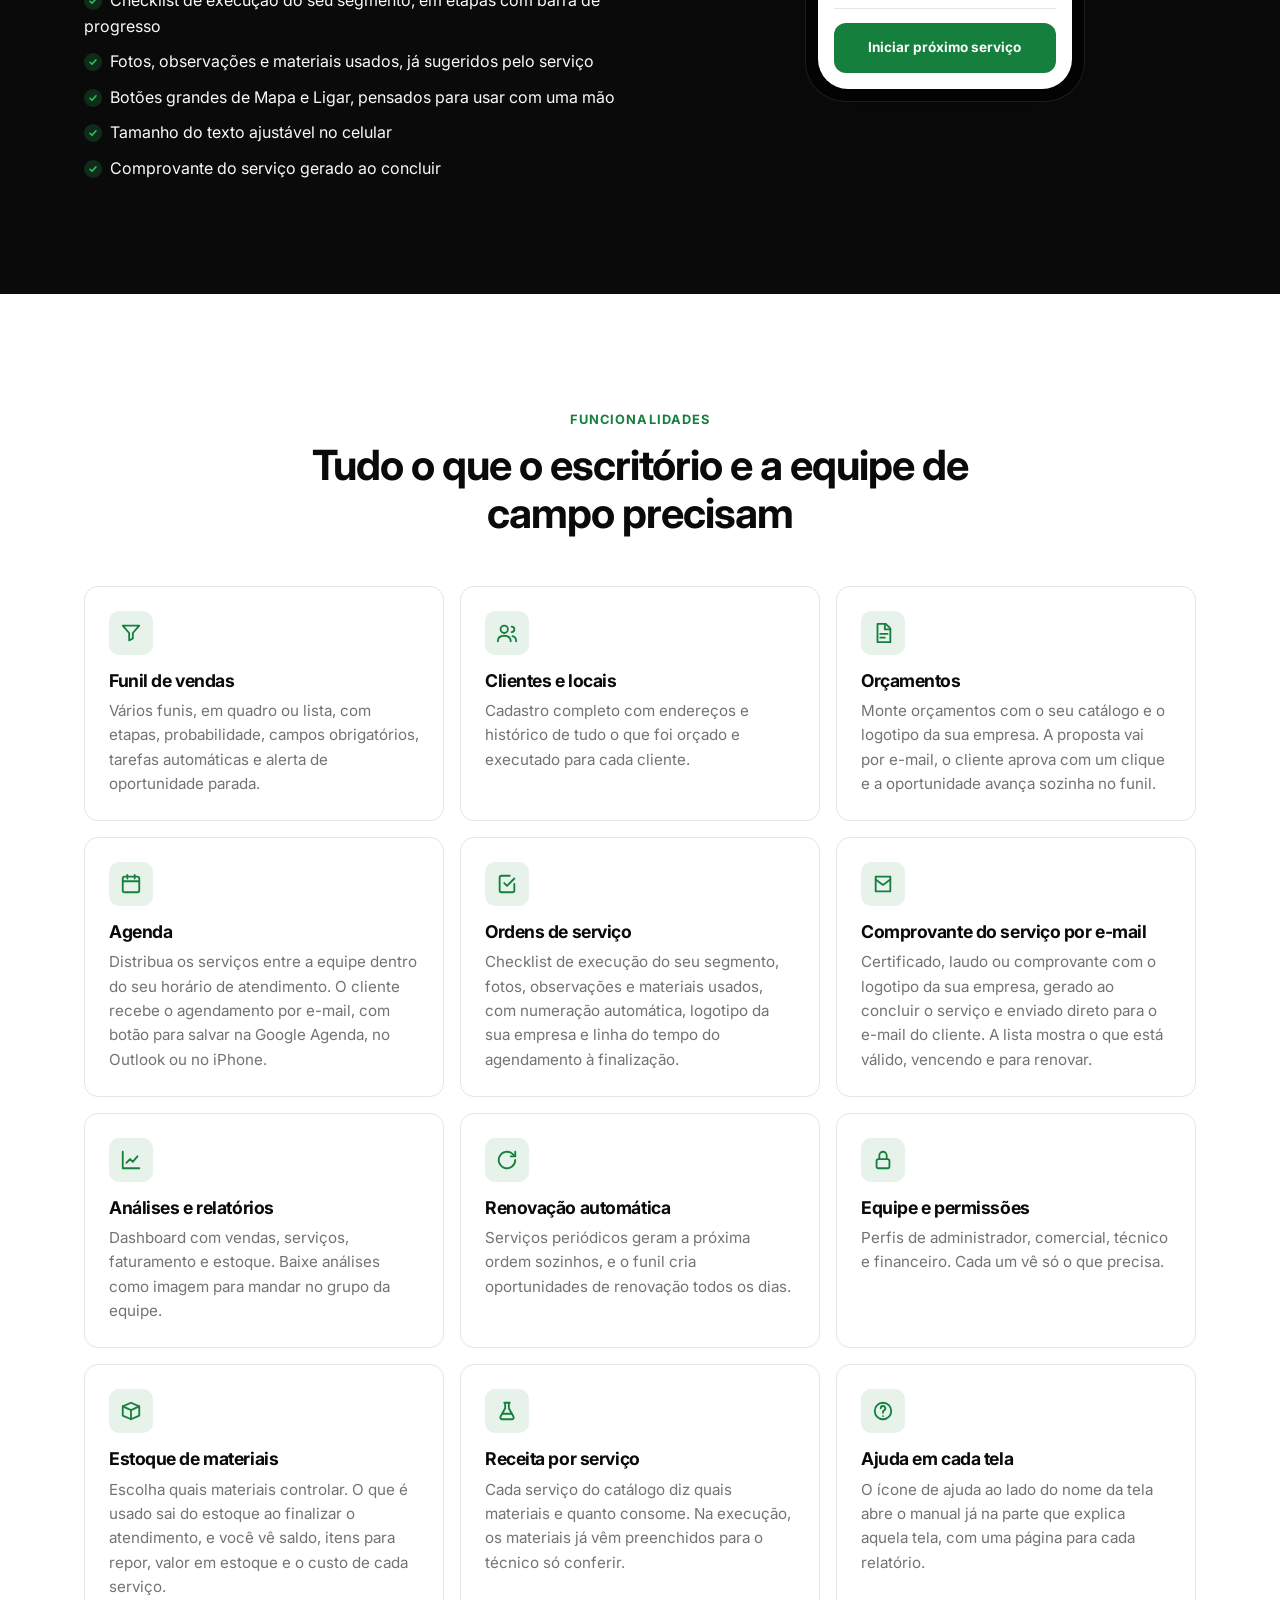
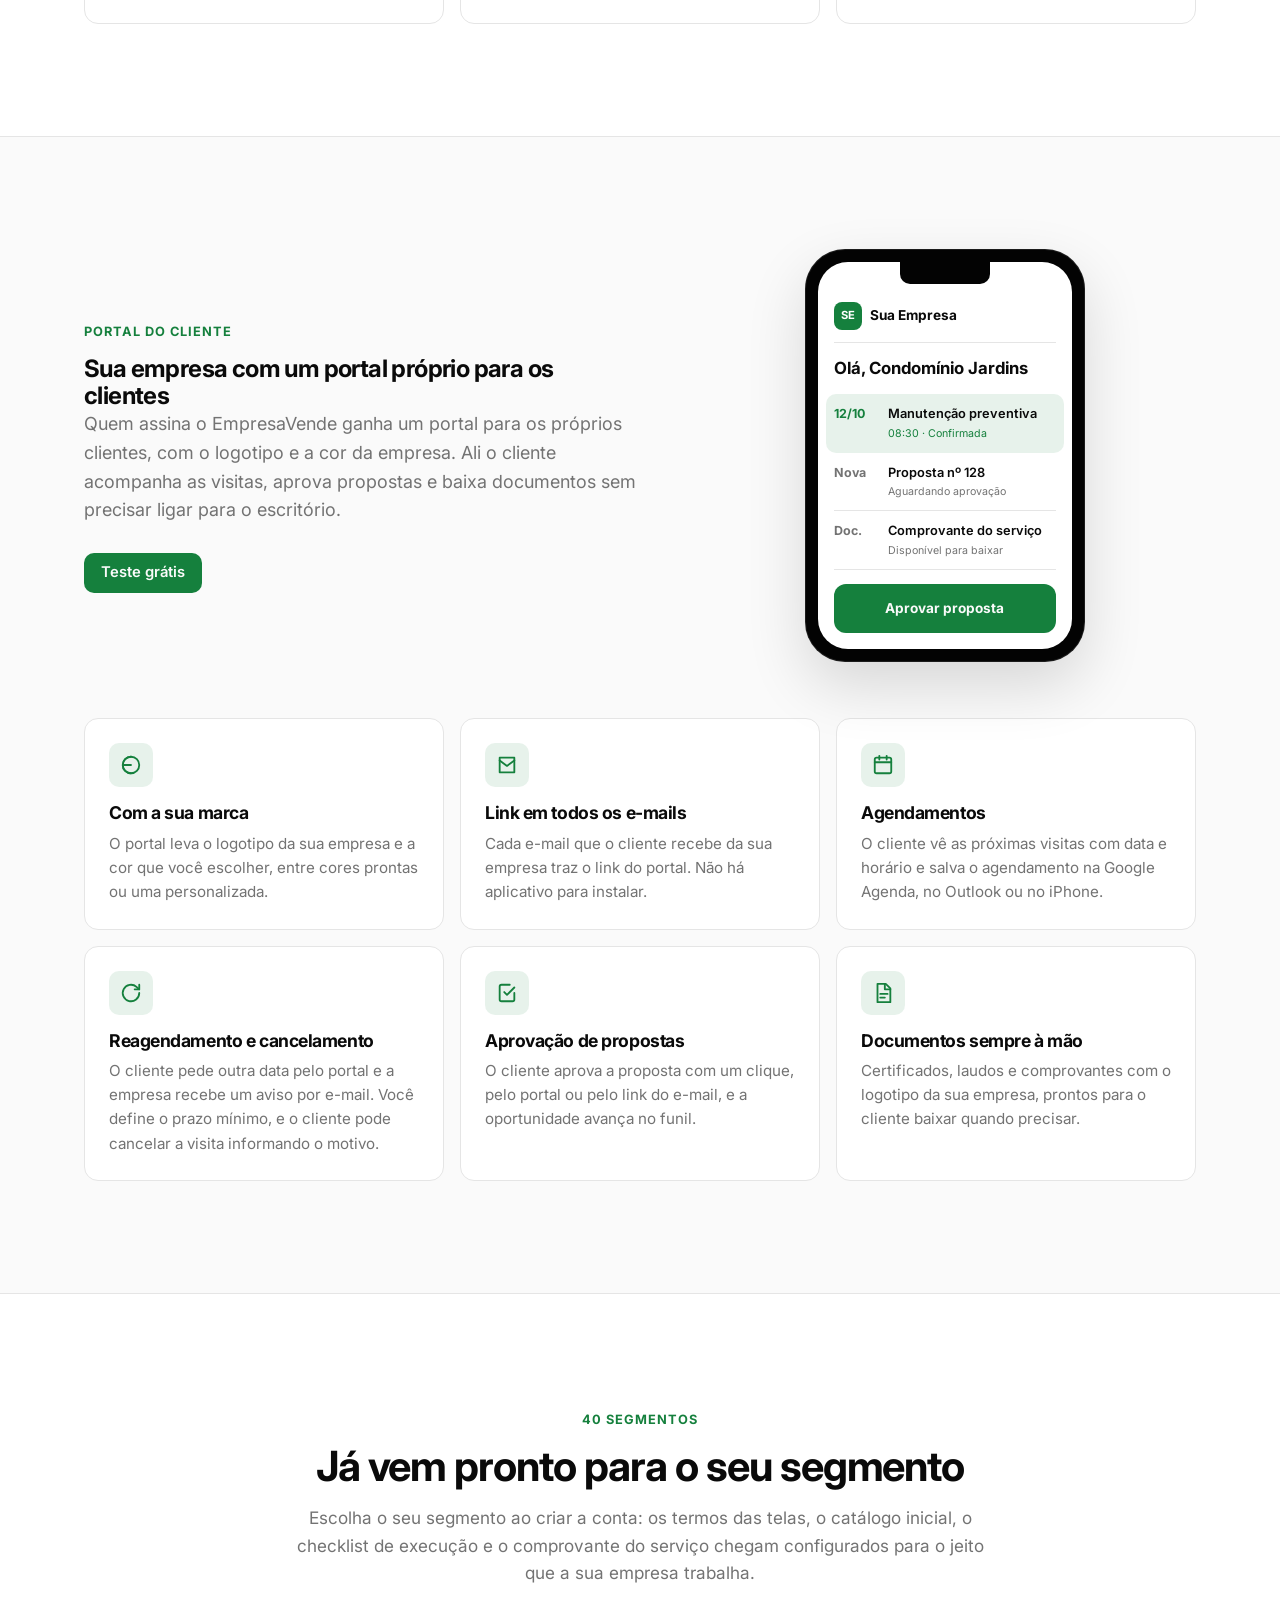
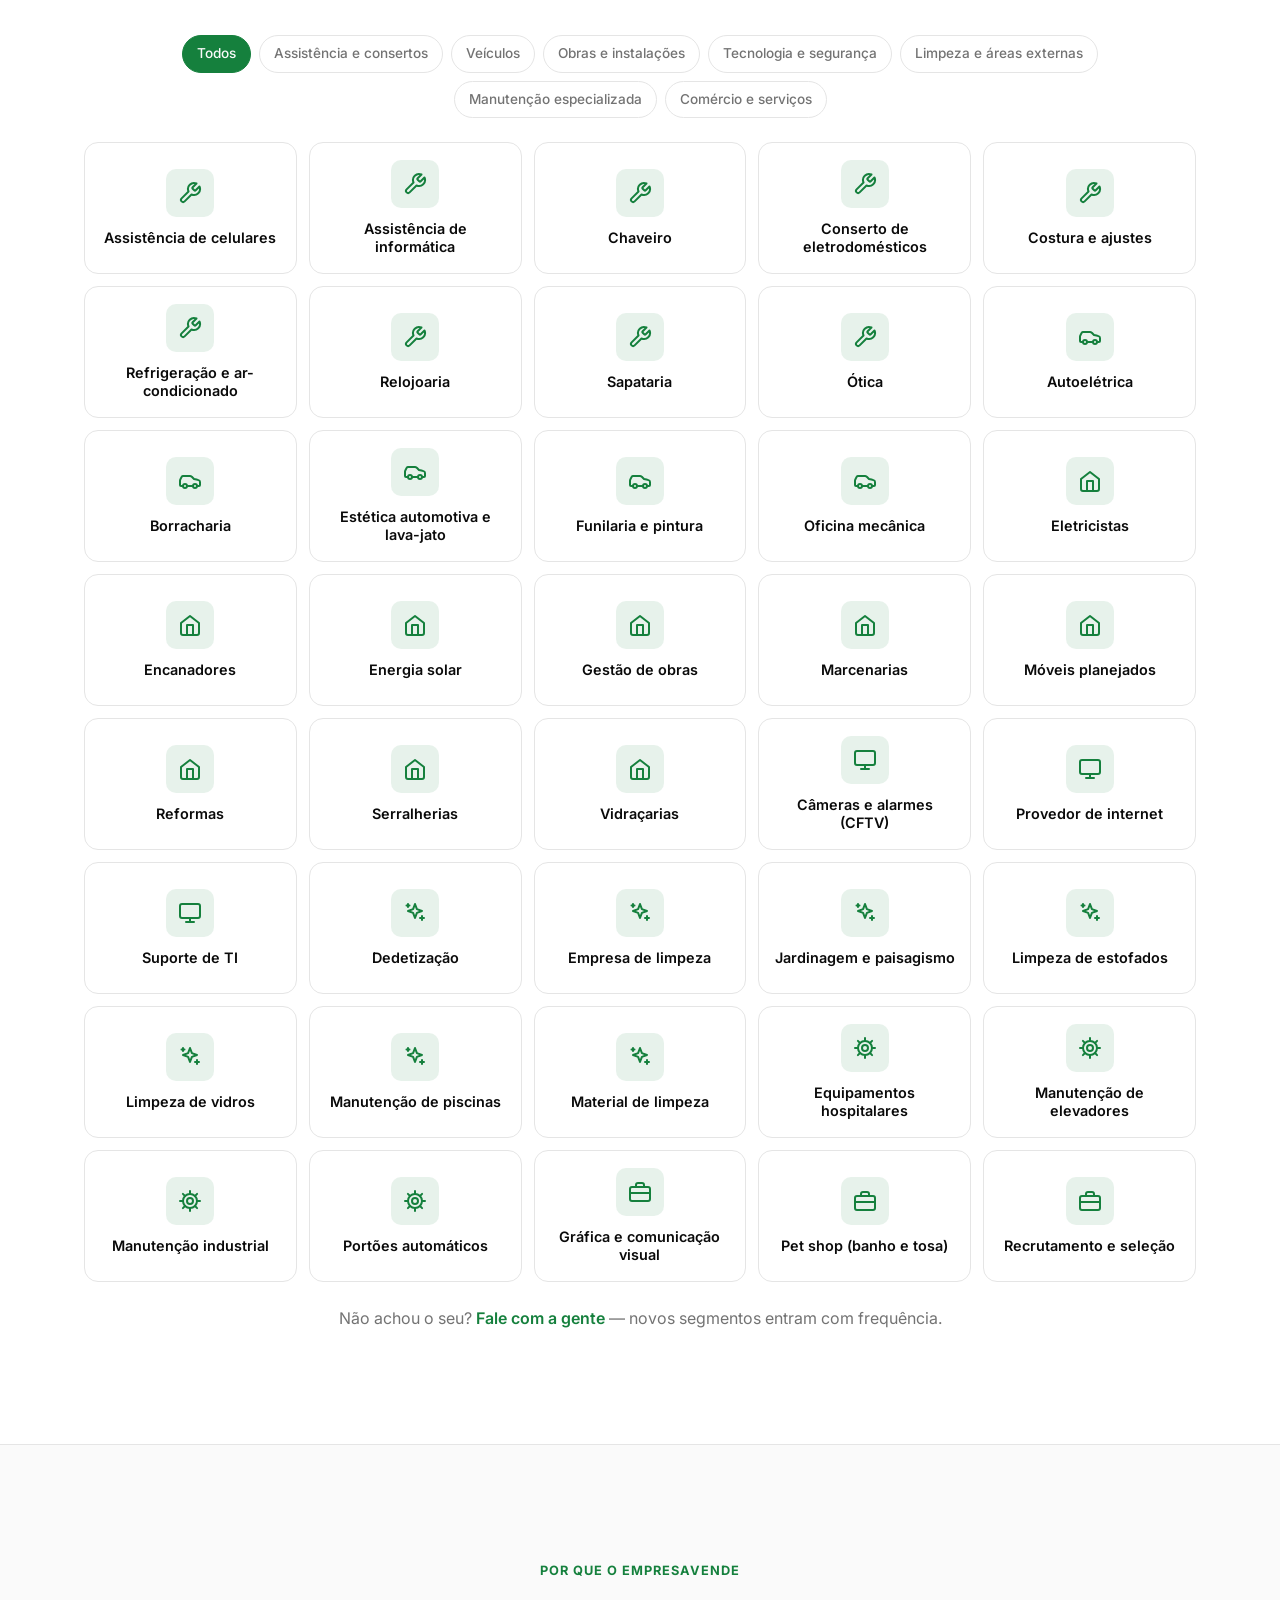
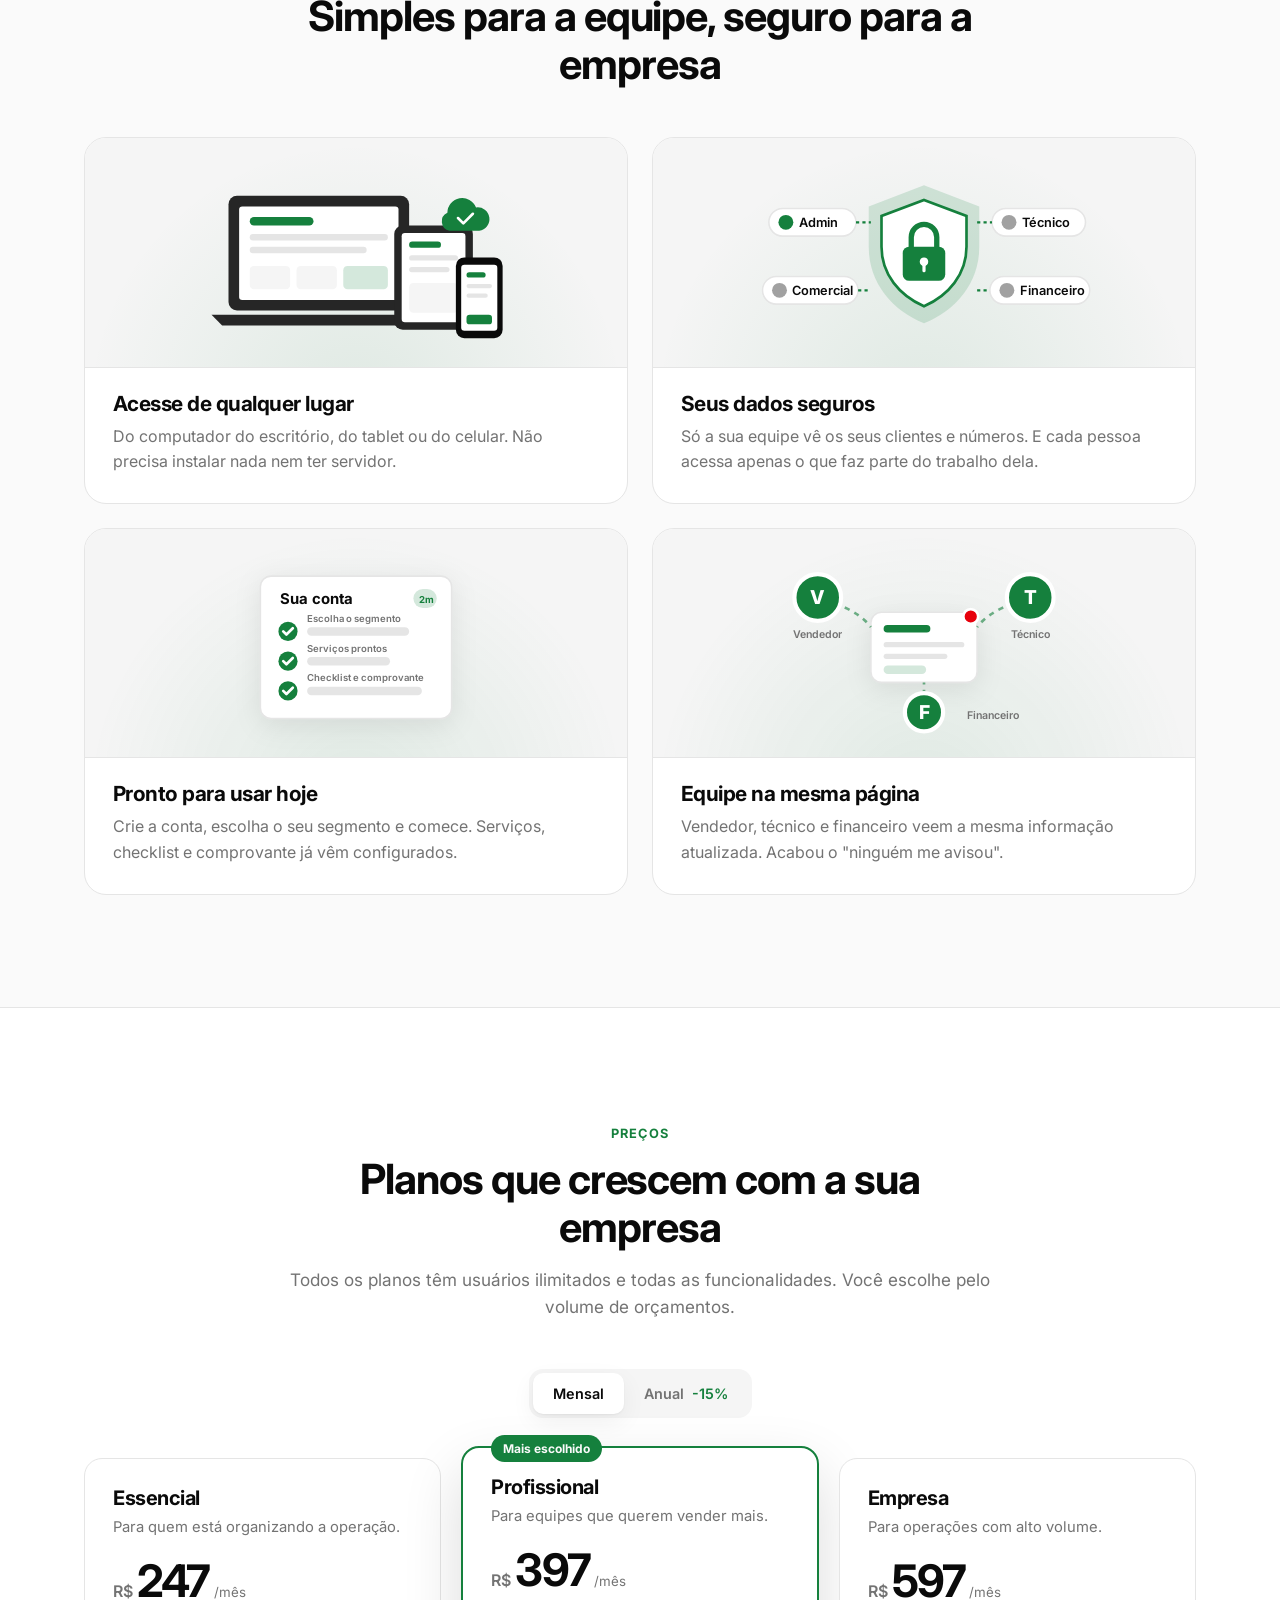
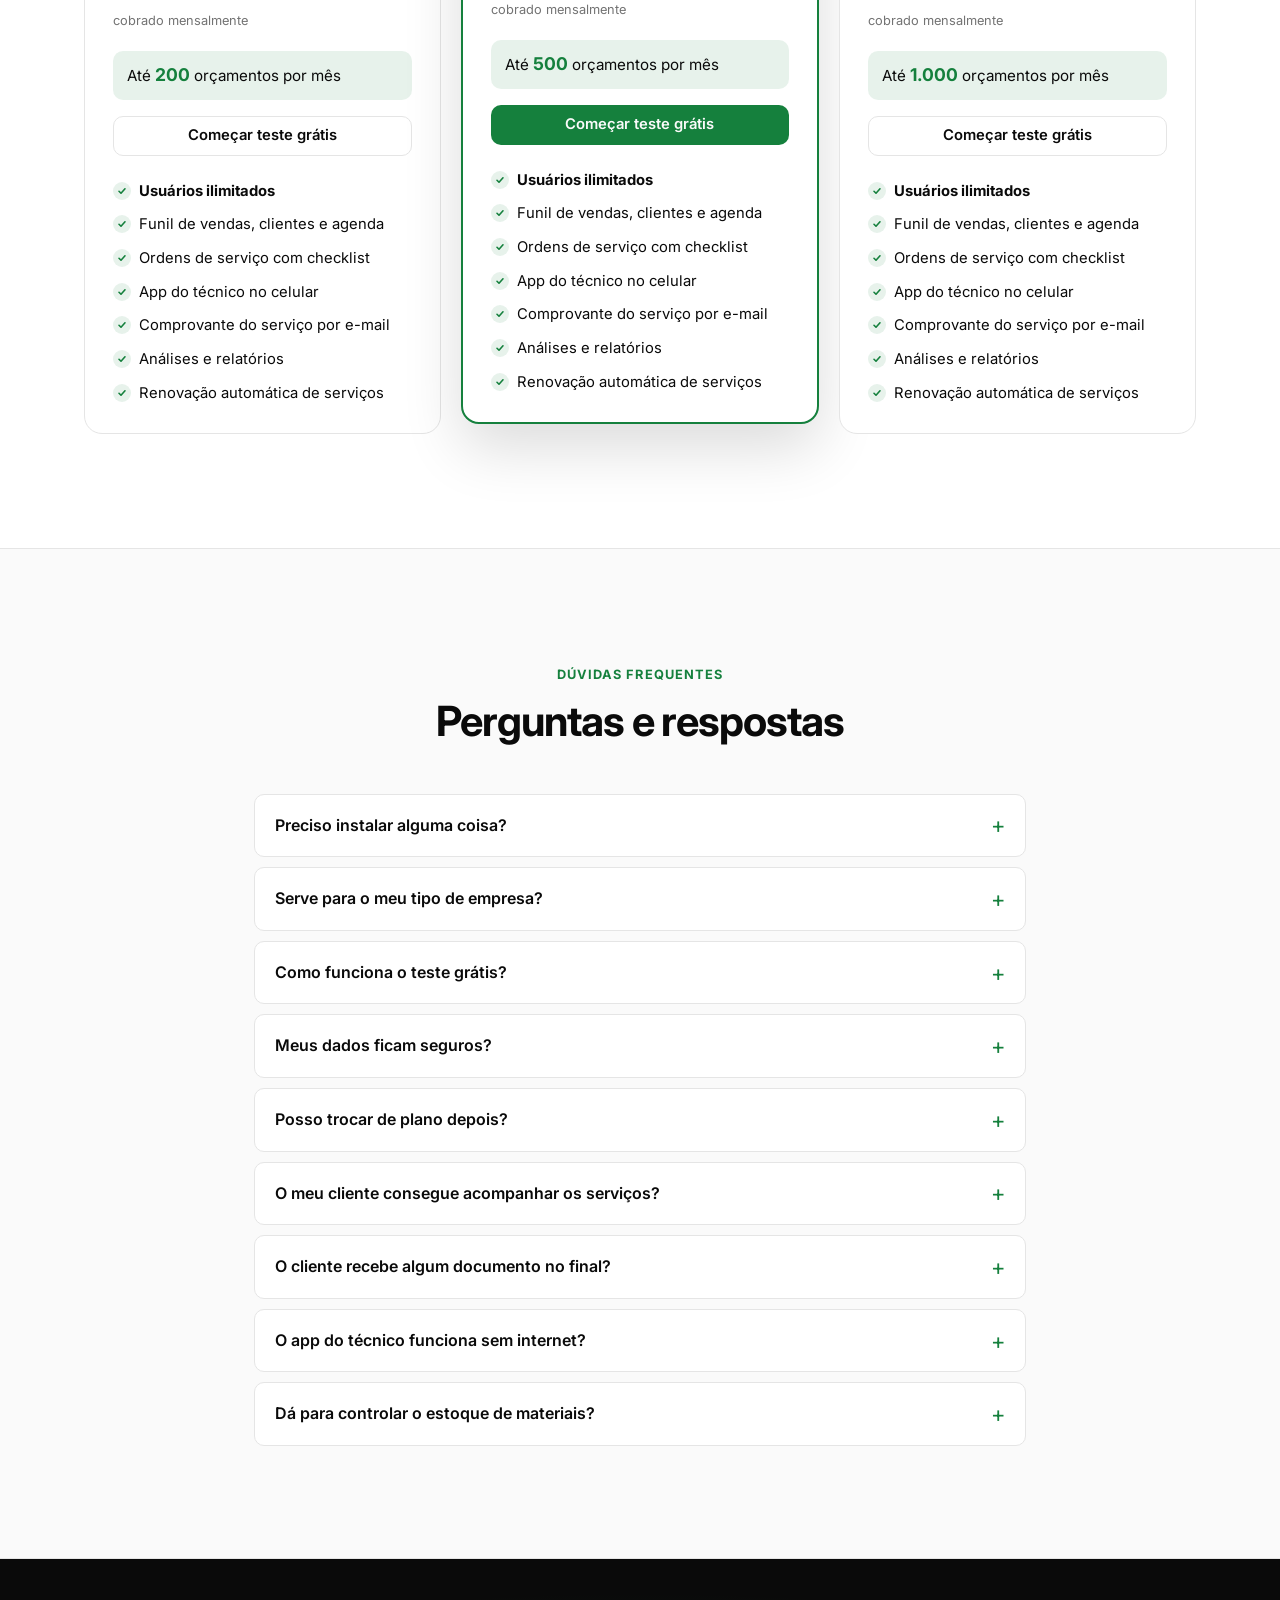
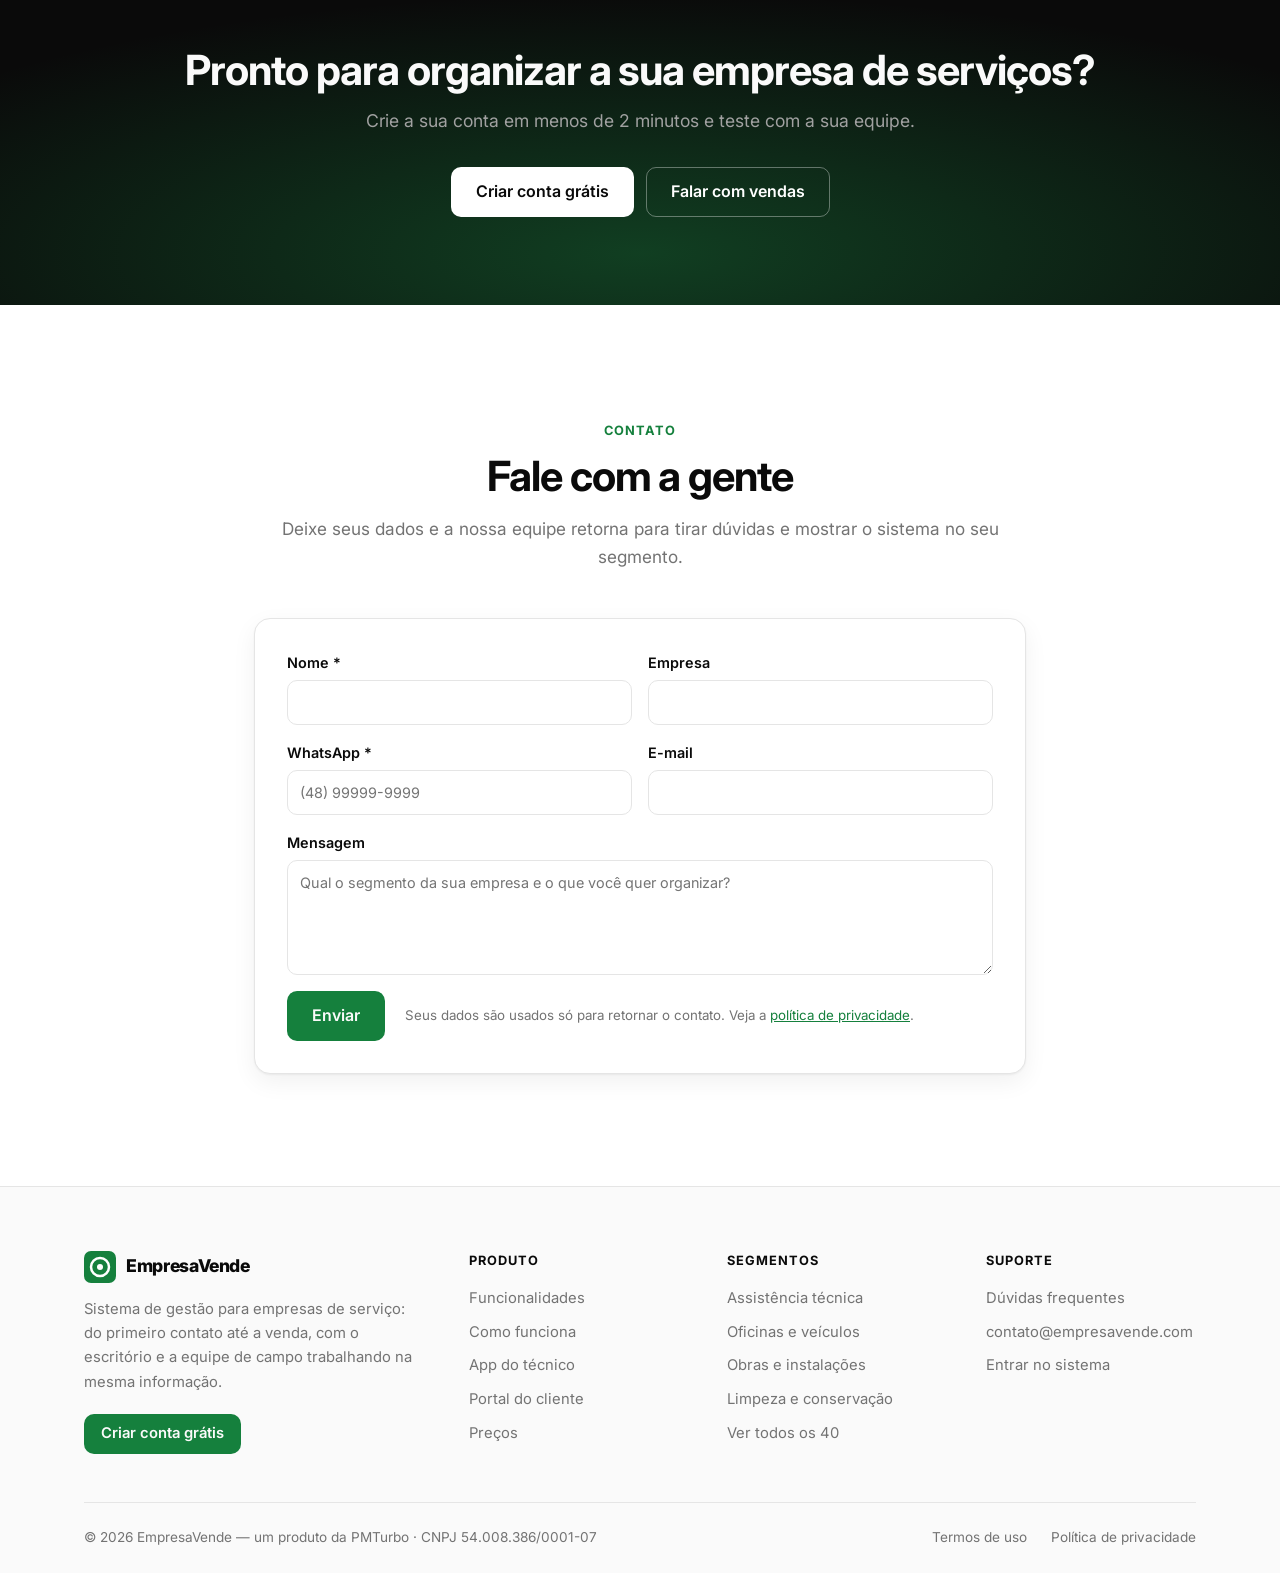
==== commit 84aba87f: "Novidades do app na landing: sem internet, estoque, receita por serviço e ajuda por tela Co-Authored" ====
--- a/index.html
+++ b/index.html
@@ -6,7 +6,7 @@
     <title>Sistema de Gestão para Empresas de Serviço | EmpresaVende</title>
     <meta
       name="description"
-      content="Funil de vendas, orçamentos, agenda, ordem de serviço e app do técnico em um só sistema. Pronto para 40 segmentos de serviço. Usuários ilimitados. Teste grátis."
+      content="Funil de vendas, orçamentos, agenda, ordem de serviço, estoque e app do técnico que funciona sem internet, em um só sistema. Pronto para 40 segmentos de serviço. Usuários ilimitados. Teste grátis."
     />
     <meta name="theme-color" content="#15803d" />
     <link rel="icon" type="image/svg+xml" href="/favicon.svg" />
@@ -79,7 +79,7 @@
       "operatingSystem": "Web, iOS, Android (PWA)",
       "url": "https://empresavende.com/",
       "image": "https://empresavende.com/og-image.png",
-      "description": "Sistema de gestão para empresas de serviço: funil de vendas, orçamentos, clientes, agenda, ordens de serviço, app do técnico e comprovante por e-mail.",
+      "description": "Sistema de gestão para empresas de serviço: funil de vendas, orçamentos, clientes, agenda, ordens de serviço, estoque de materiais, app do técnico que funciona sem internet e comprovante por e-mail.",
       "publisher": {
         "@id": "https://pmturbo.com/#localbusiness"
       },
@@ -168,6 +168,22 @@
           "acceptedAnswer": {
             "@type": "Answer",
             "text": "Sim. Ao concluir o serviço, o sistema gera o documento do seu segmento (certificado, laudo, termo de entrega…) e envia por e-mail para o cliente."
+          }
+        },
+        {
+          "@type": "Question",
+          "name": "O app do técnico funciona sem internet?",
+          "acceptedAnswer": {
+            "@type": "Answer",
+            "text": "Sim. Os atendimentos abertos ficam salvos no celular, e o técnico abre, inicia, preenche e finaliza normalmente sem sinal. O que foi feito é enviado sozinho quando a conexão volta, com o horário real de início e de finalização."
+          }
+        },
+        {
+          "@type": "Question",
+          "name": "Dá para controlar o estoque de materiais?",
+          "acceptedAnswer": {
+            "@type": "Answer",
+            "text": "Sim. Você escolhe quais materiais controlar, lança entradas com custo e ajustes de inventário. O que o técnico usa sai do estoque ao finalizar o atendimento, e os relatórios mostram consumo, custo por cliente e o que precisa repor."
           }
         }
       ]
@@ -349,7 +365,7 @@
               <ul class="stage__steps">
                 <li>Serviço agendado para o técnico</li>
                 <li>Ordem de serviço já com endereço e itens</li>
-                <li>Checklist e fotos pelo celular</li>
+                <li>Checklist, fotos e materiais pelo celular, mesmo sem internet</li>
               </ul>
             </li>
             <li class="stage">
@@ -387,13 +403,15 @@
             <h2>A equipe de campo com tudo no bolso</h2>
             <p class="lead">
               O técnico instala o EmpresaVende no celular (iPhone ou Android) direto do navegador, sem loja de aplicativos.
-              Abre a agenda do dia, chega no cliente e registra o serviço na hora.
+              Abre a agenda do dia, chega no cliente e registra o serviço na hora, mesmo sem internet.
             </p>
             <ul class="checks checks--light">
-              <li>Agenda do dia com endereço e dados do cliente</li>
-              <li>Checklist de execução do seu segmento</li>
-              <li>Fotos e observações anexadas à ordem de serviço</li>
-              <li>Botões grandes, pensados para usar com uma mão</li>
+              <li>Agenda do dia com endereço e dados do cliente, separada por dia</li>
+              <li>Funciona sem internet: o que foi feito é enviado sozinho quando a conexão volta, com o horário real</li>
+              <li>Checklist de execução do seu segmento, em etapas com barra de progresso</li>
+              <li>Fotos, observações e materiais usados, já sugeridos pelo serviço</li>
+              <li>Botões grandes de Mapa e Ligar, pensados para usar com uma mão</li>
+              <li>Tamanho do texto ajustável no celular</li>
               <li>Comprovante do serviço gerado ao concluir</li>
             </ul>
           </div>
@@ -456,21 +474,21 @@
                 <svg viewBox="0 0 24 24"><path d="M9 11l3 3 8-8" /><path d="M20 12v7a2 2 0 0 1-2 2H6a2 2 0 0 1-2-2V5a2 2 0 0 1 2-2h9" /></svg>
               </div>
               <h3>Ordens de serviço</h3>
-              <p>Checklist de execução do seu segmento, fotos, observações e produtos usados, com numeração automática.</p>
+              <p>Checklist de execução do seu segmento, fotos, observações e materiais usados, com numeração automática, logotipo da sua empresa e linha do tempo do agendamento à finalização.</p>
             </article>
             <article class="feature">
               <div class="feature__icon">
                 <svg viewBox="0 0 24 24"><path d="M4 4h16v16H4z" /><path d="M4 7l8 6 8-6" /></svg>
               </div>
               <h3>Comprovante do serviço por e-mail</h3>
-              <p>Certificado, laudo ou comprovante gerado ao concluir o serviço e enviado direto para o e-mail do cliente.</p>
+              <p>Certificado, laudo ou comprovante com o logotipo da sua empresa, gerado ao concluir o serviço e enviado direto para o e-mail do cliente. A lista mostra o que está válido, vencendo e para renovar.</p>
             </article>
             <article class="feature">
               <div class="feature__icon">
                 <svg viewBox="0 0 24 24"><path d="M3 3v18h18" /><path d="M7 15l4-4 3 3 5-6" /></svg>
               </div>
               <h3>Análises e relatórios</h3>
-              <p>Dashboard com vendas, serviços e faturamento. Baixe análises como imagem para mandar no grupo da equipe.</p>
+              <p>Dashboard com vendas, serviços, faturamento e estoque. Baixe análises como imagem para mandar no grupo da equipe.</p>
             </article>
             <article class="feature">
               <div class="feature__icon">
@@ -485,6 +503,27 @@
               </div>
               <h3>Equipe e permissões</h3>
               <p>Perfis de administrador, comercial, técnico e financeiro. Cada um vê só o que precisa.</p>
+            </article>
+            <article class="feature">
+              <div class="feature__icon">
+                <svg viewBox="0 0 24 24"><path d="M3 7l9-4 9 4v10l-9 4-9-4z" /><path d="M3 7l9 4 9-4M12 11v10" /></svg>
+              </div>
+              <h3>Estoque de materiais</h3>
+              <p>Escolha quais materiais controlar. O que é usado sai do estoque ao finalizar o atendimento, e você vê saldo, itens para repor, valor em estoque e o custo de cada serviço.</p>
+            </article>
+            <article class="feature">
+              <div class="feature__icon">
+                <svg viewBox="0 0 24 24"><path d="M9 3h6M10 3v6l-5 9a2 2 0 0 0 2 3h10a2 2 0 0 0 2-3l-5-9V3" /><path d="M7 15h10" /></svg>
+              </div>
+              <h3>Receita por serviço</h3>
+              <p>Cada serviço do catálogo diz quais materiais e quanto consome. Na execução, os materiais já vêm preenchidos para o técnico só conferir.</p>
+            </article>
+            <article class="feature">
+              <div class="feature__icon">
+                <svg viewBox="0 0 24 24"><circle cx="12" cy="12" r="9" /><path d="M9.5 9a2.5 2.5 0 1 1 3.5 2.3c-.6.3-1 .9-1 1.6V14M12 17.5v.01" /></svg>
+              </div>
+              <h3>Ajuda em cada tela</h3>
+              <p>O ícone de ajuda ao lado do nome da tela abre o manual já na parte que explica aquela tela, com uma página para cada relatório.</p>
             </article>
           </div>
         </div>
@@ -906,6 +945,14 @@
               <summary>O cliente recebe algum documento no final?</summary>
               <p>Sim. Ao concluir o serviço, o sistema gera o documento do seu segmento (certificado, laudo, termo de entrega…) e envia por e-mail para o cliente.</p>
             </details>
+            <details>
+              <summary>O app do técnico funciona sem internet?</summary>
+              <p>Sim. Os atendimentos abertos ficam salvos no celular, e o técnico abre, inicia, preenche e finaliza normalmente sem sinal. O que foi feito é enviado sozinho quando a conexão volta, com o horário real de início e de finalização.</p>
+            </details>
+            <details>
+              <summary>Dá para controlar o estoque de materiais?</summary>
+              <p>Sim. Você escolhe quais materiais controlar, lança entradas com custo e ajustes de inventário. O que o técnico usa sai do estoque ao finalizar o atendimento, e os relatórios mostram consumo, custo por cliente e o que precisa repor.</p>
+            </details>
           </div>
         </div>
       </section>
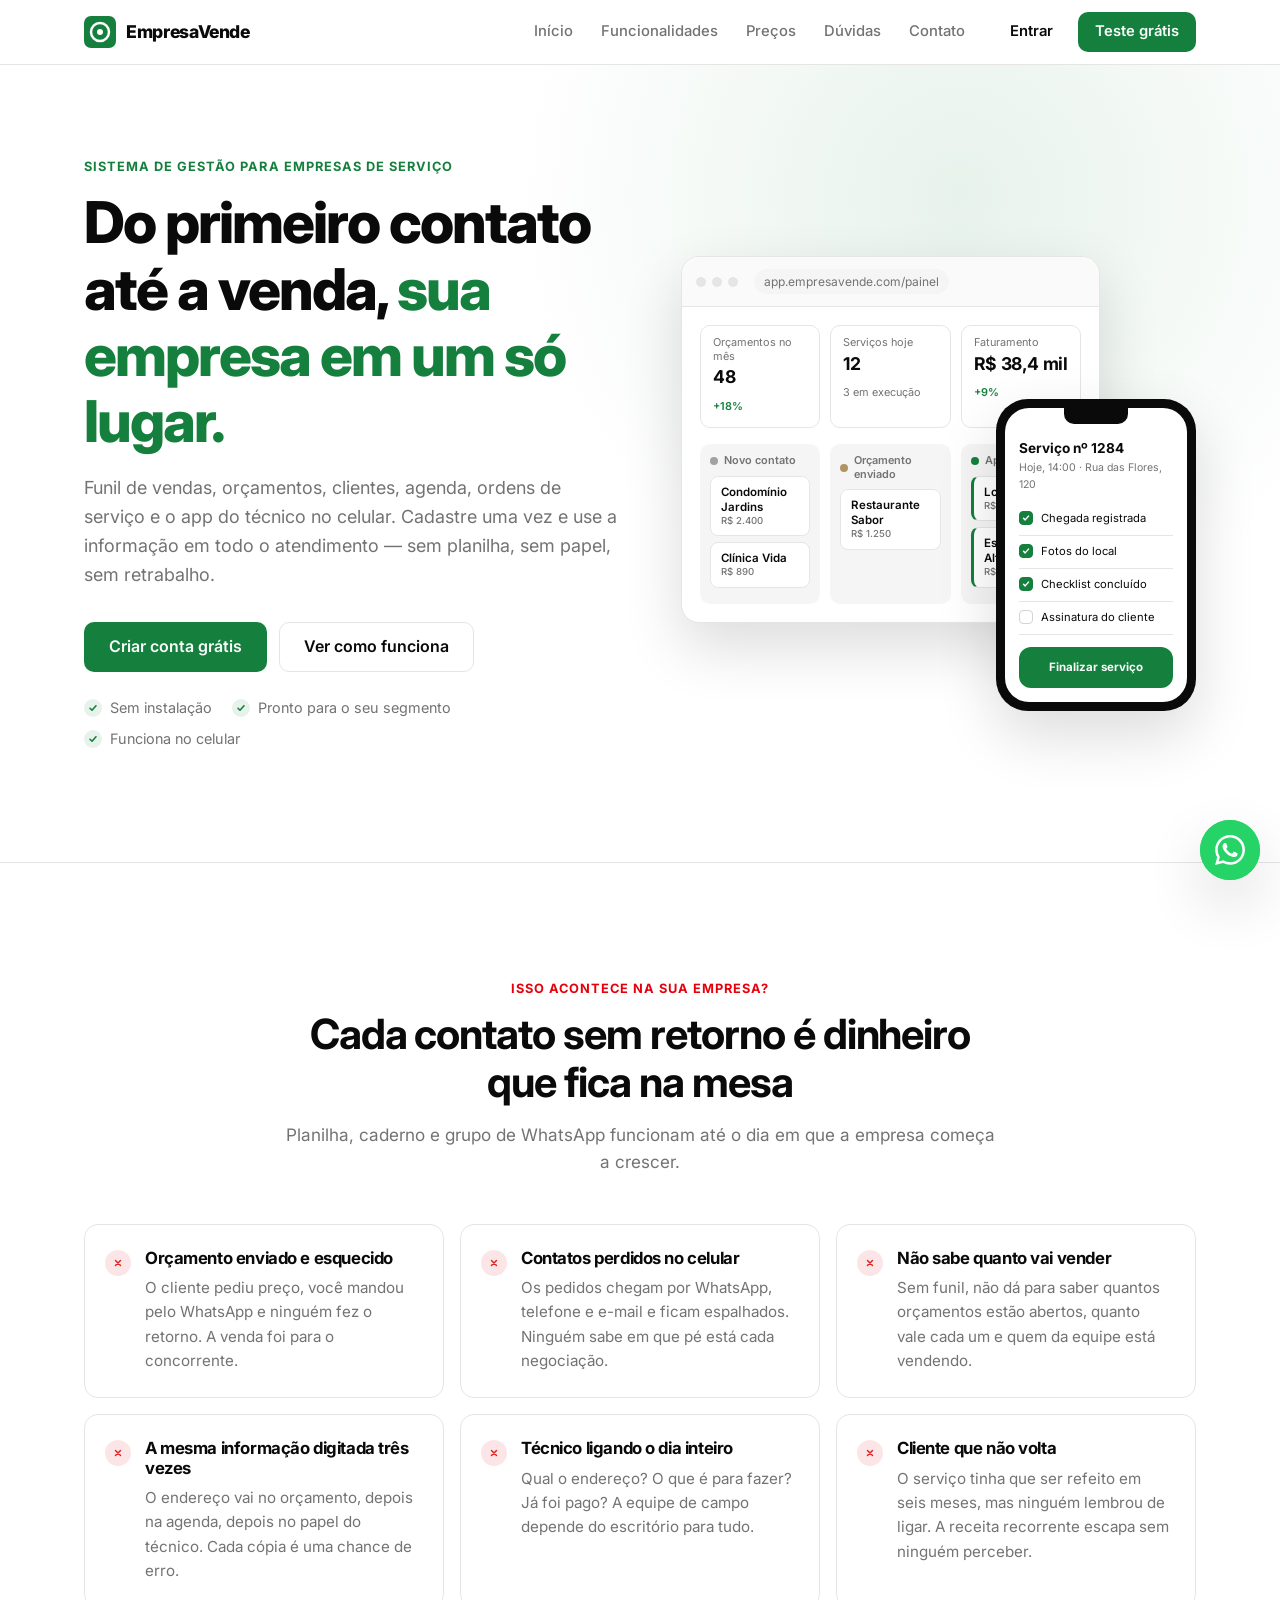
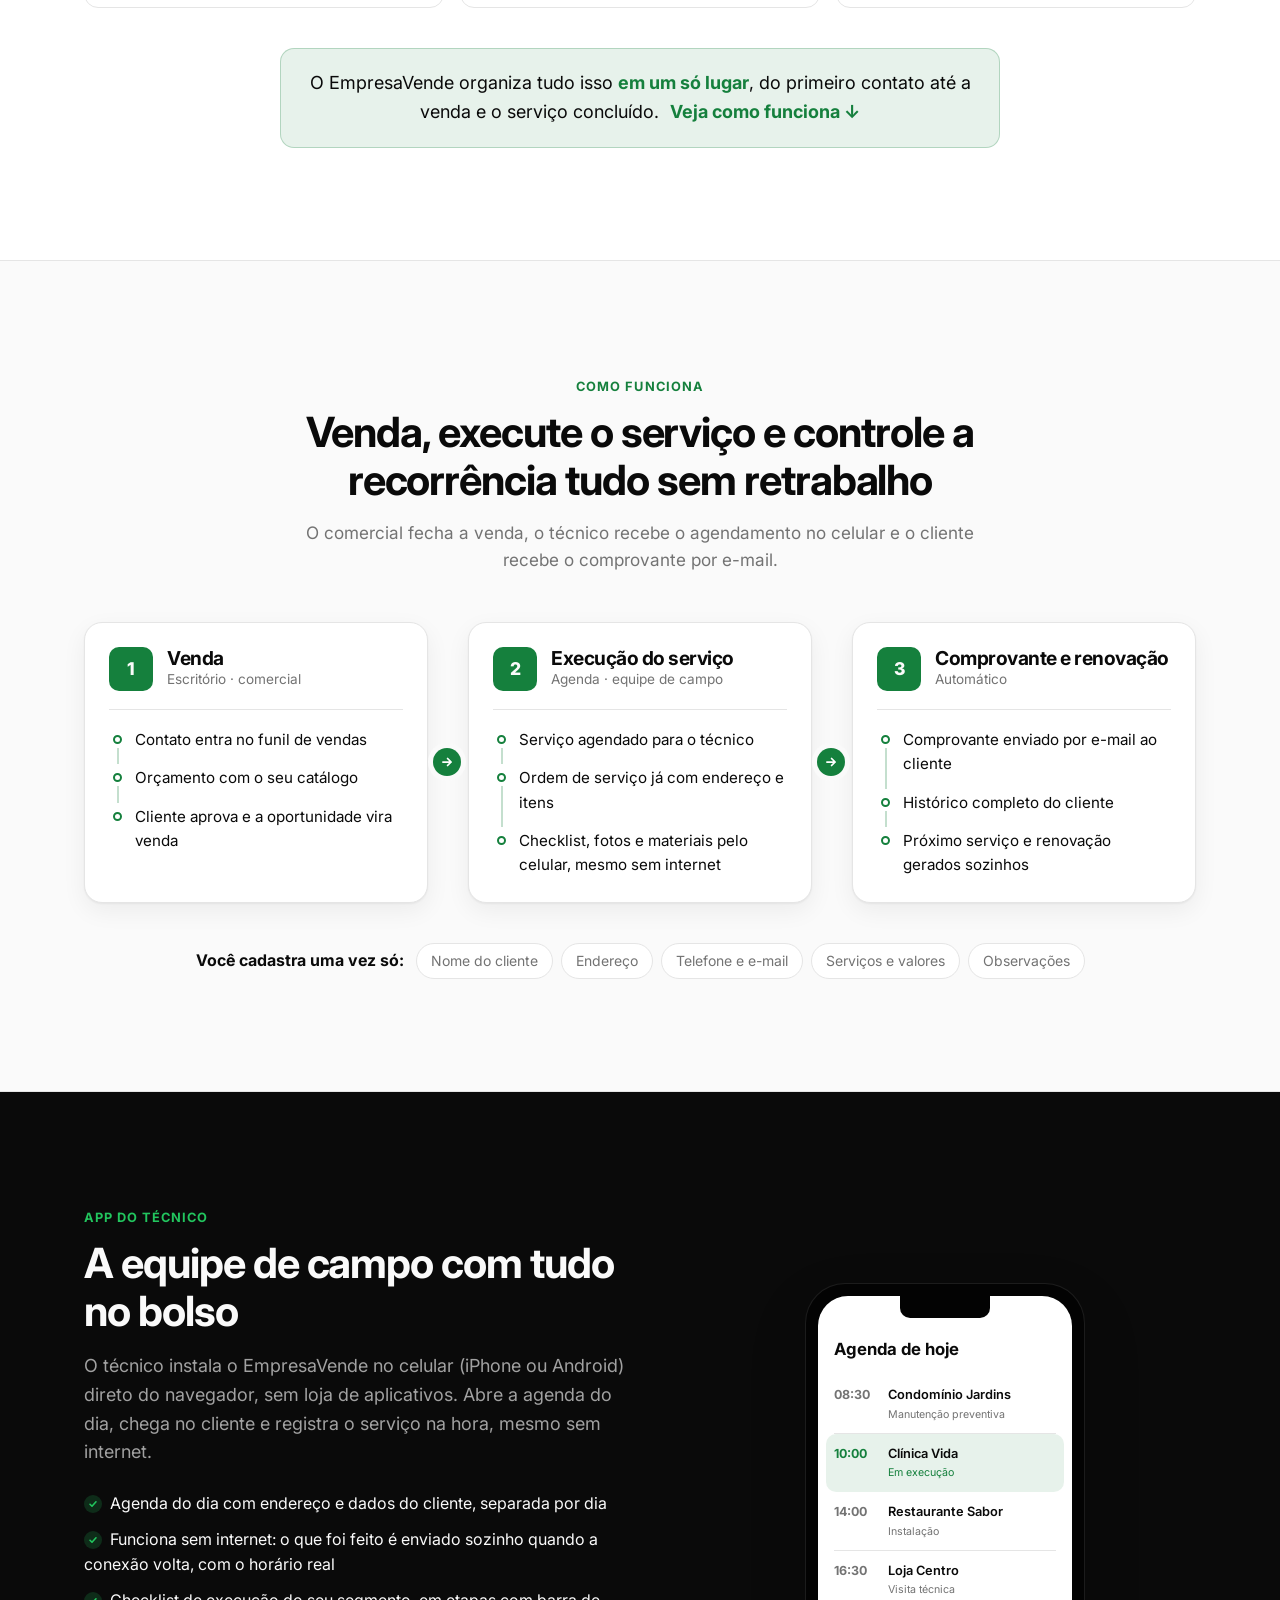
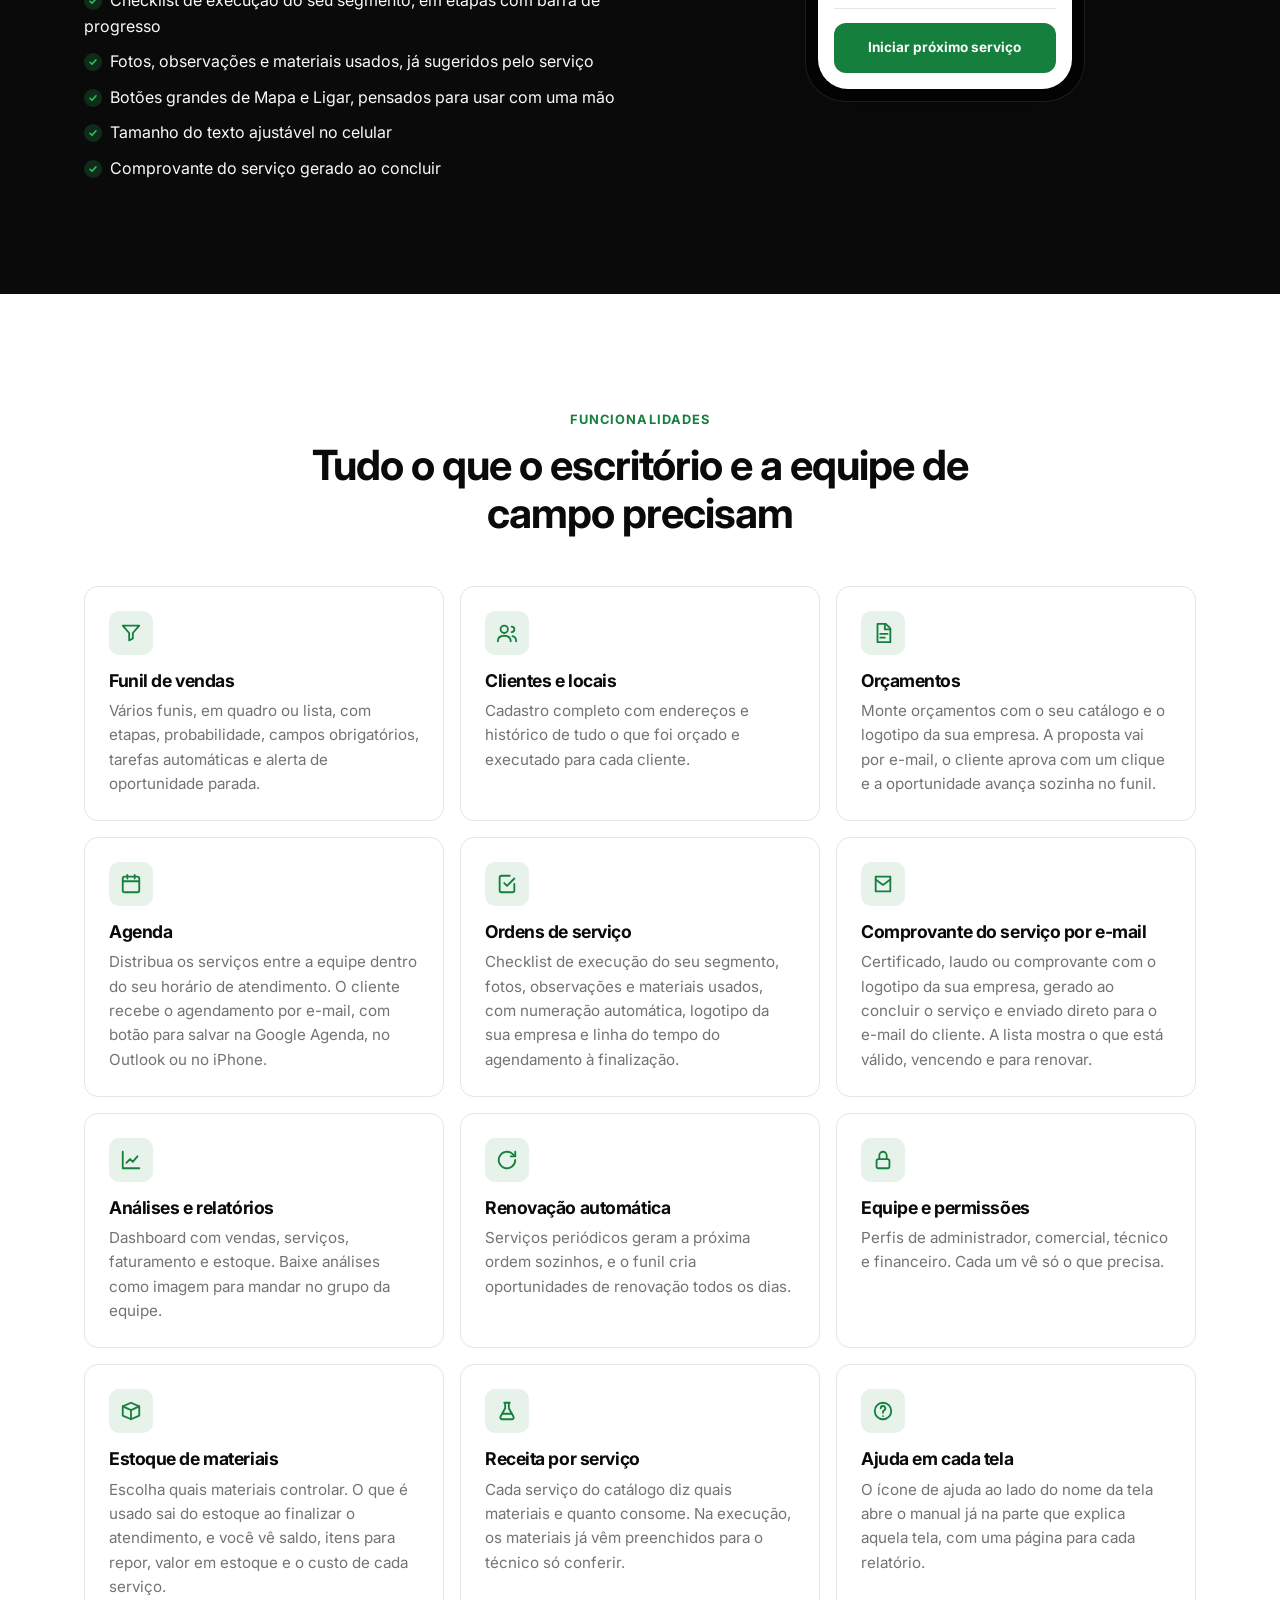
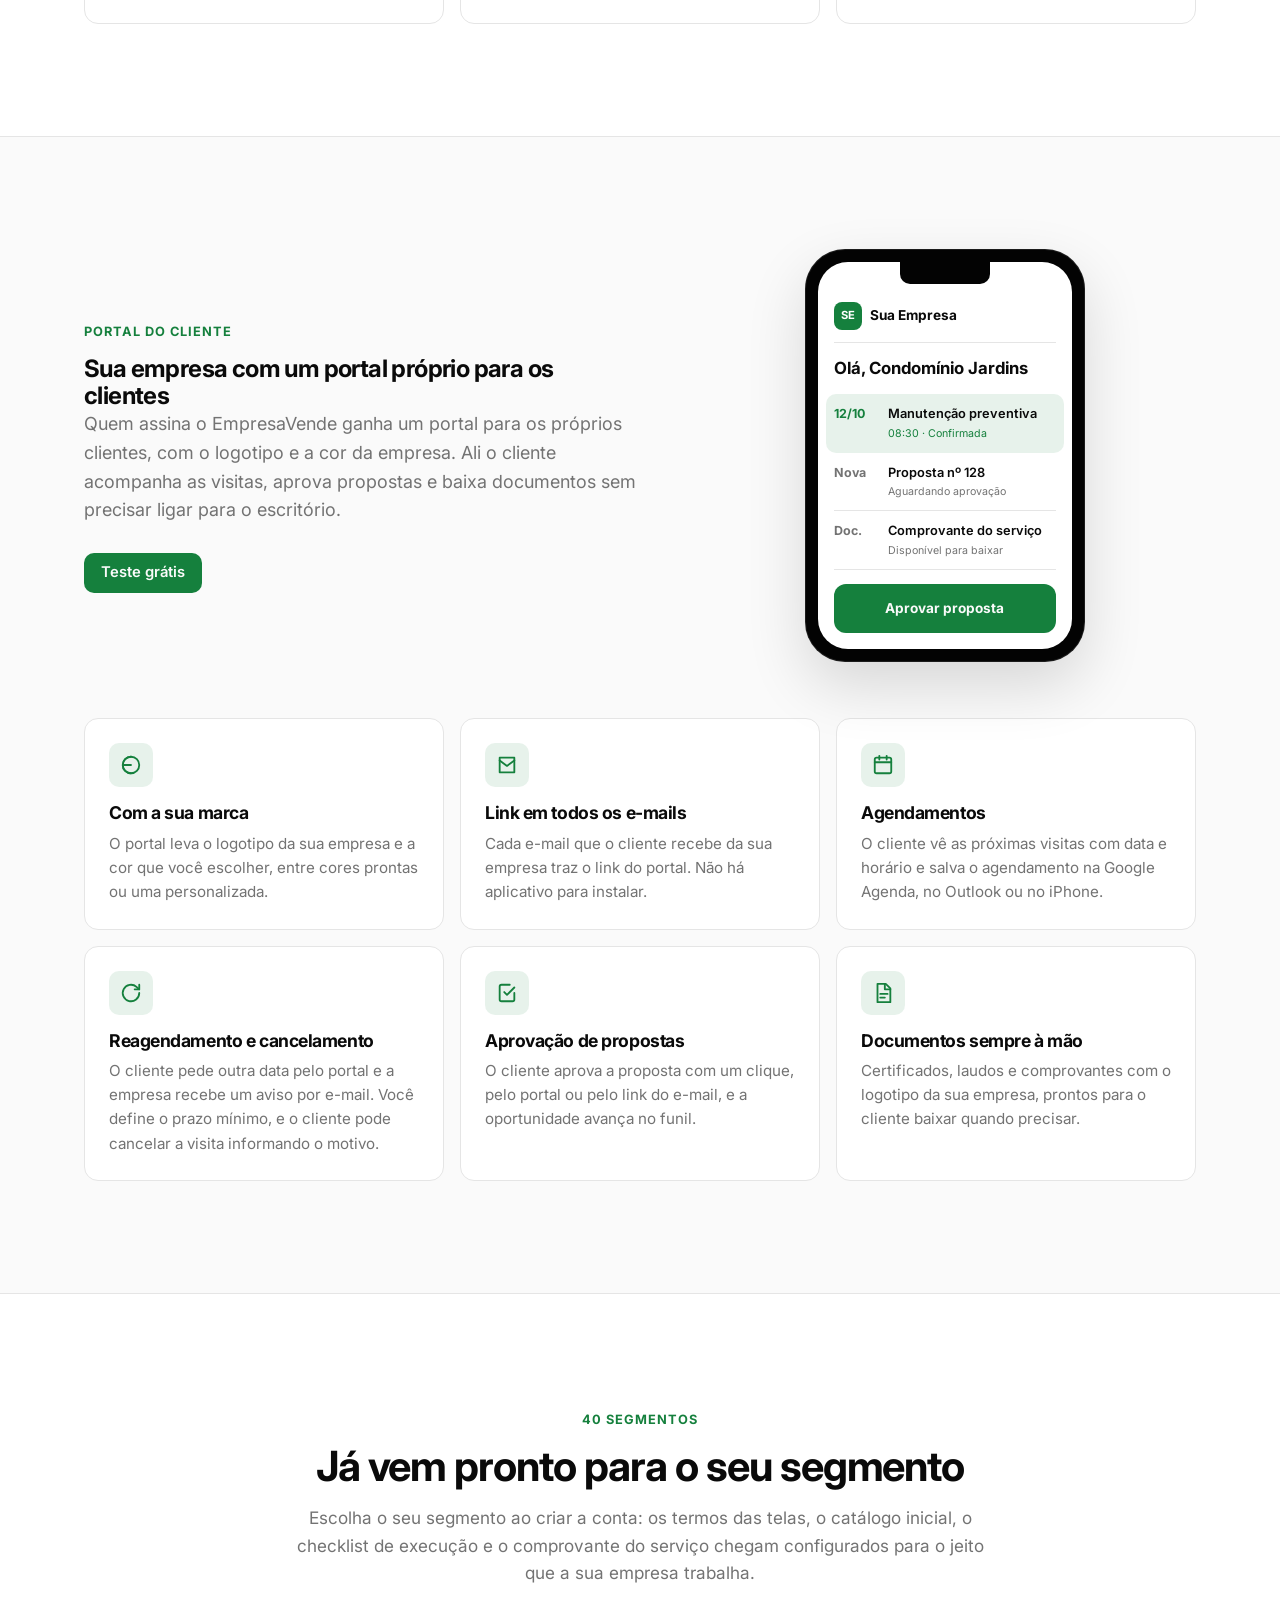
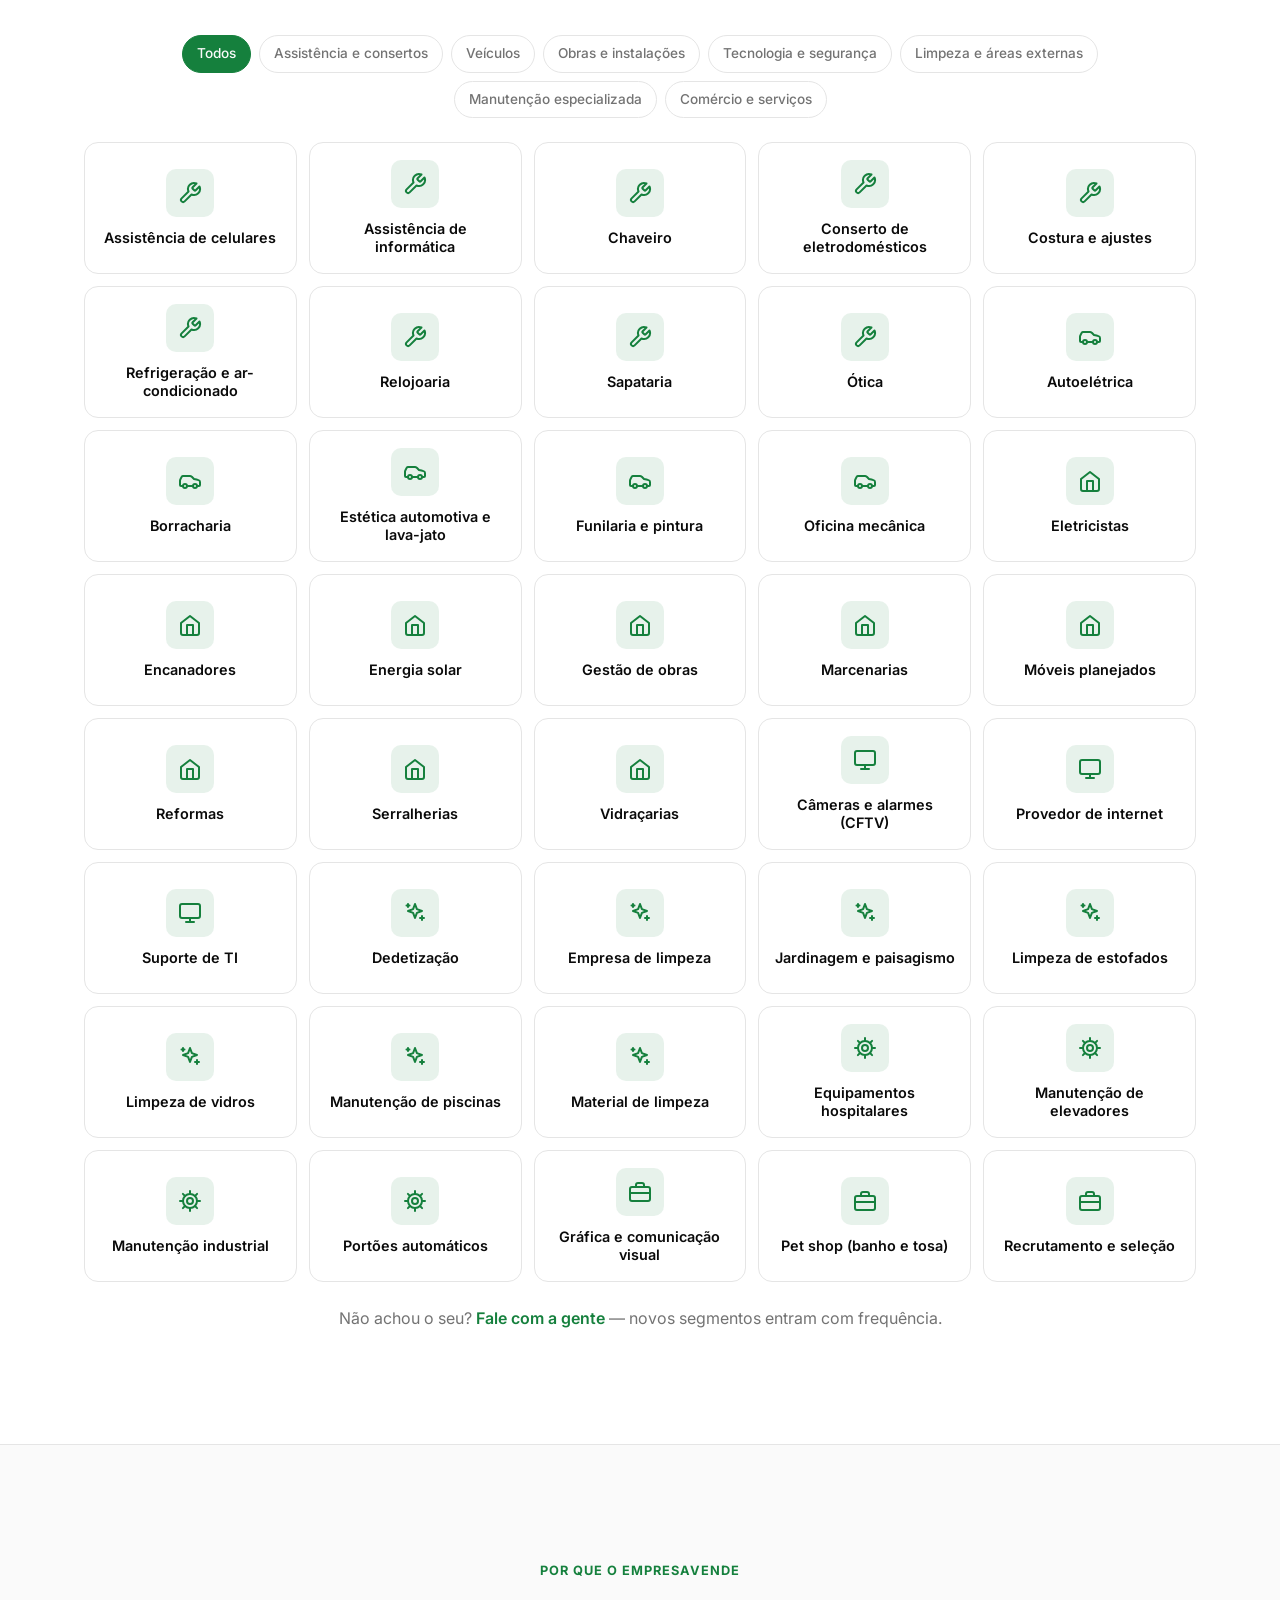
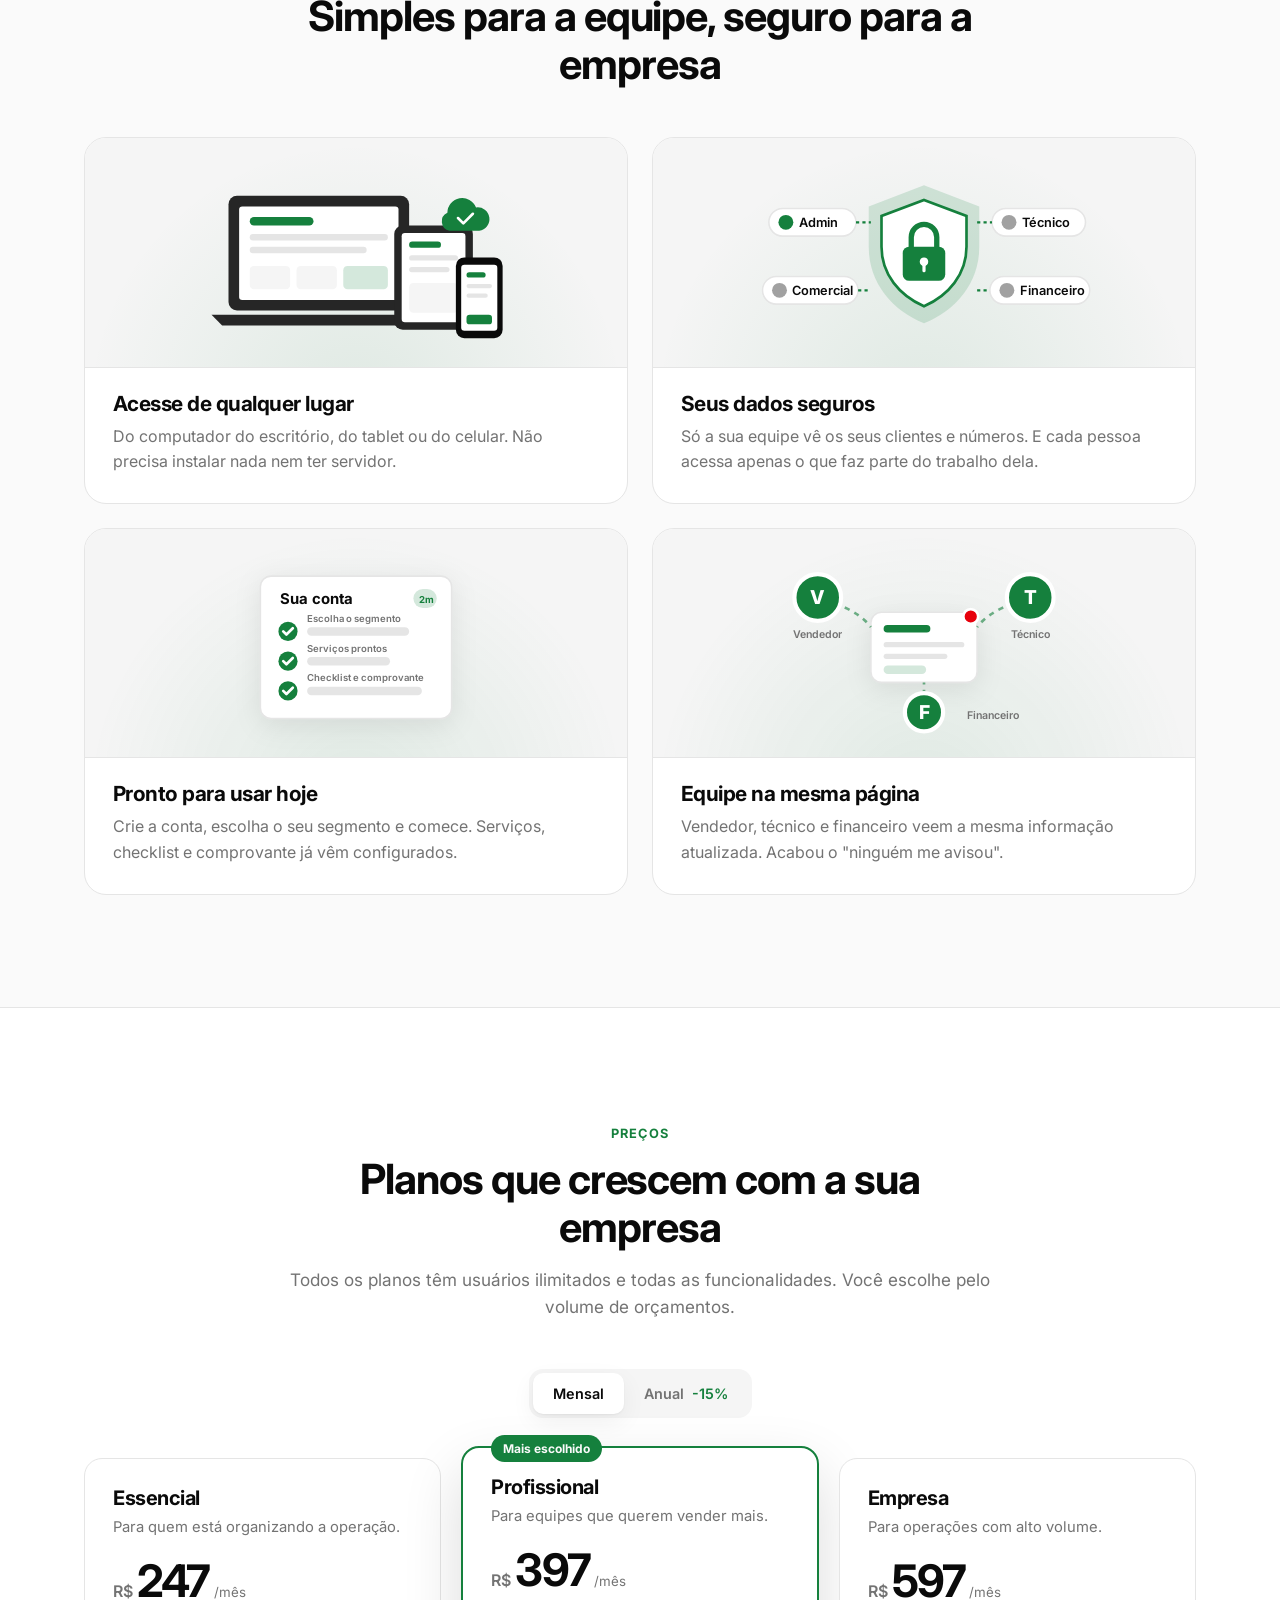
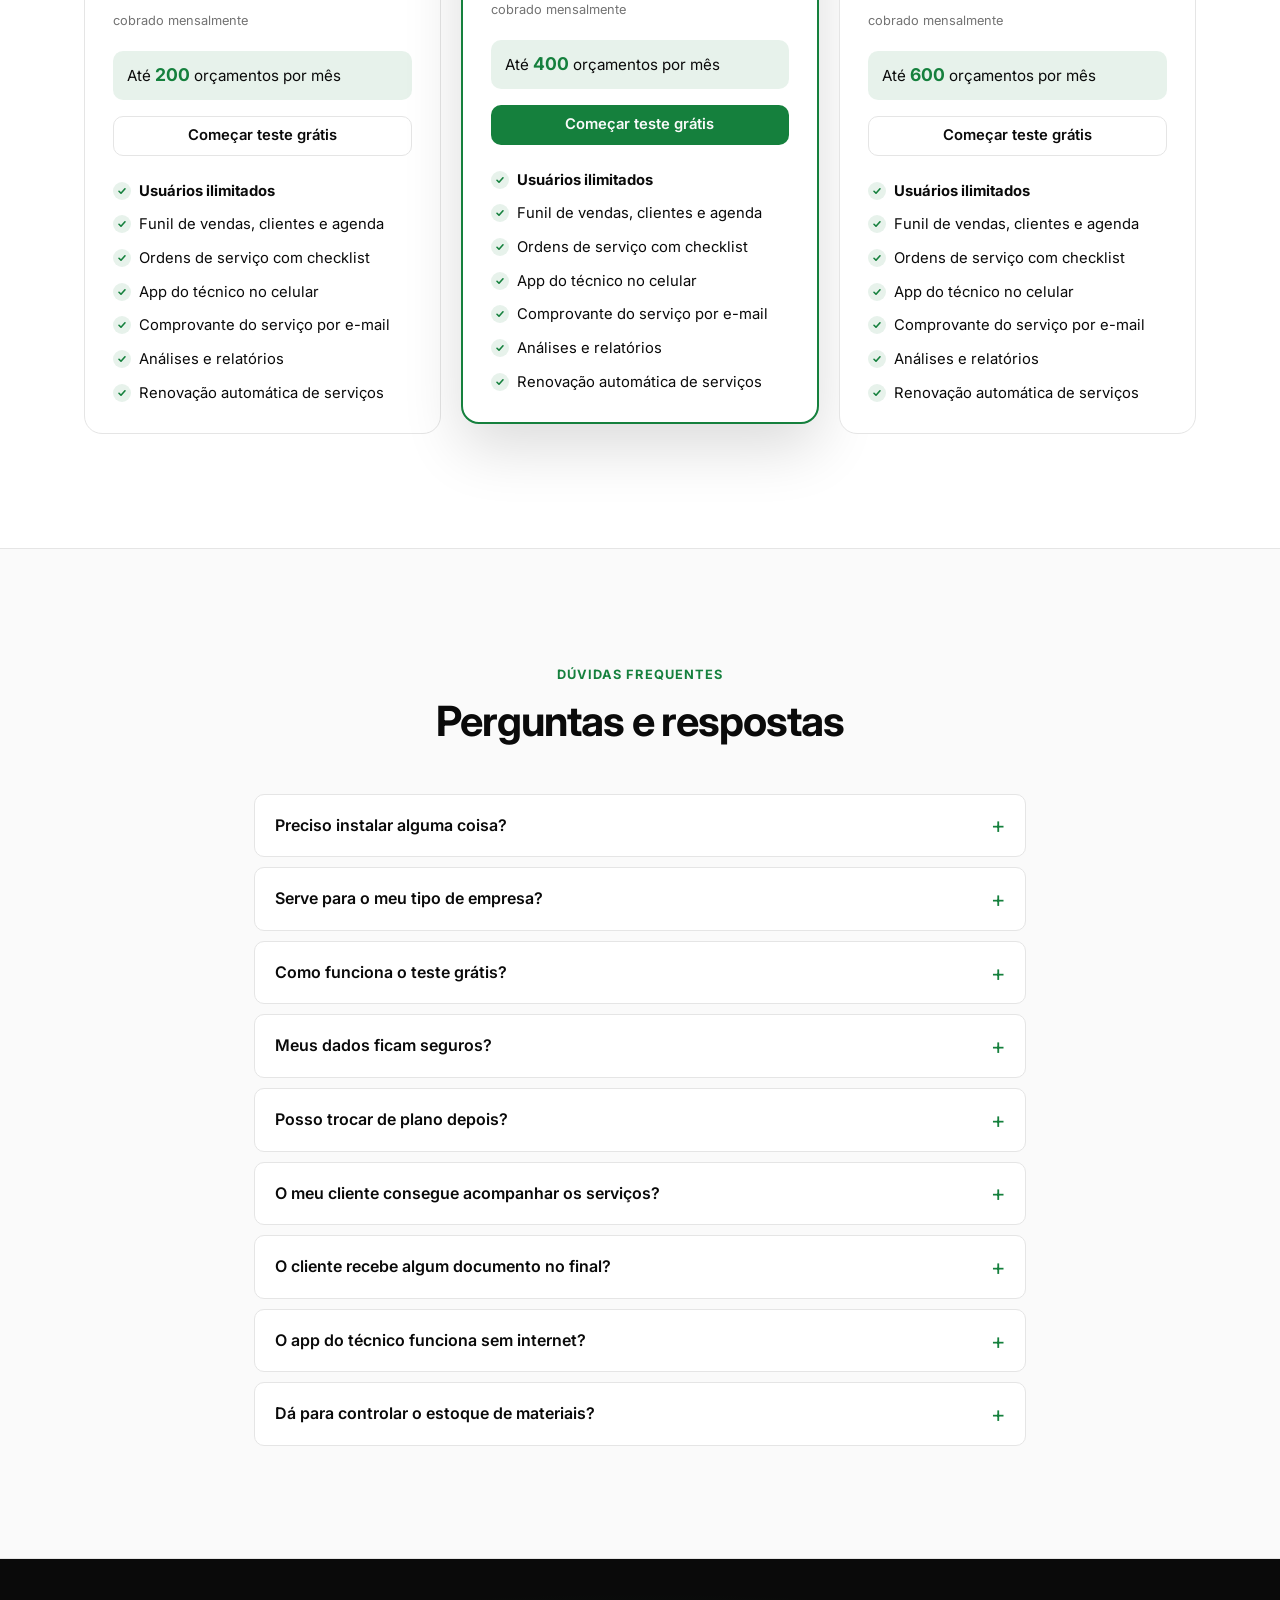
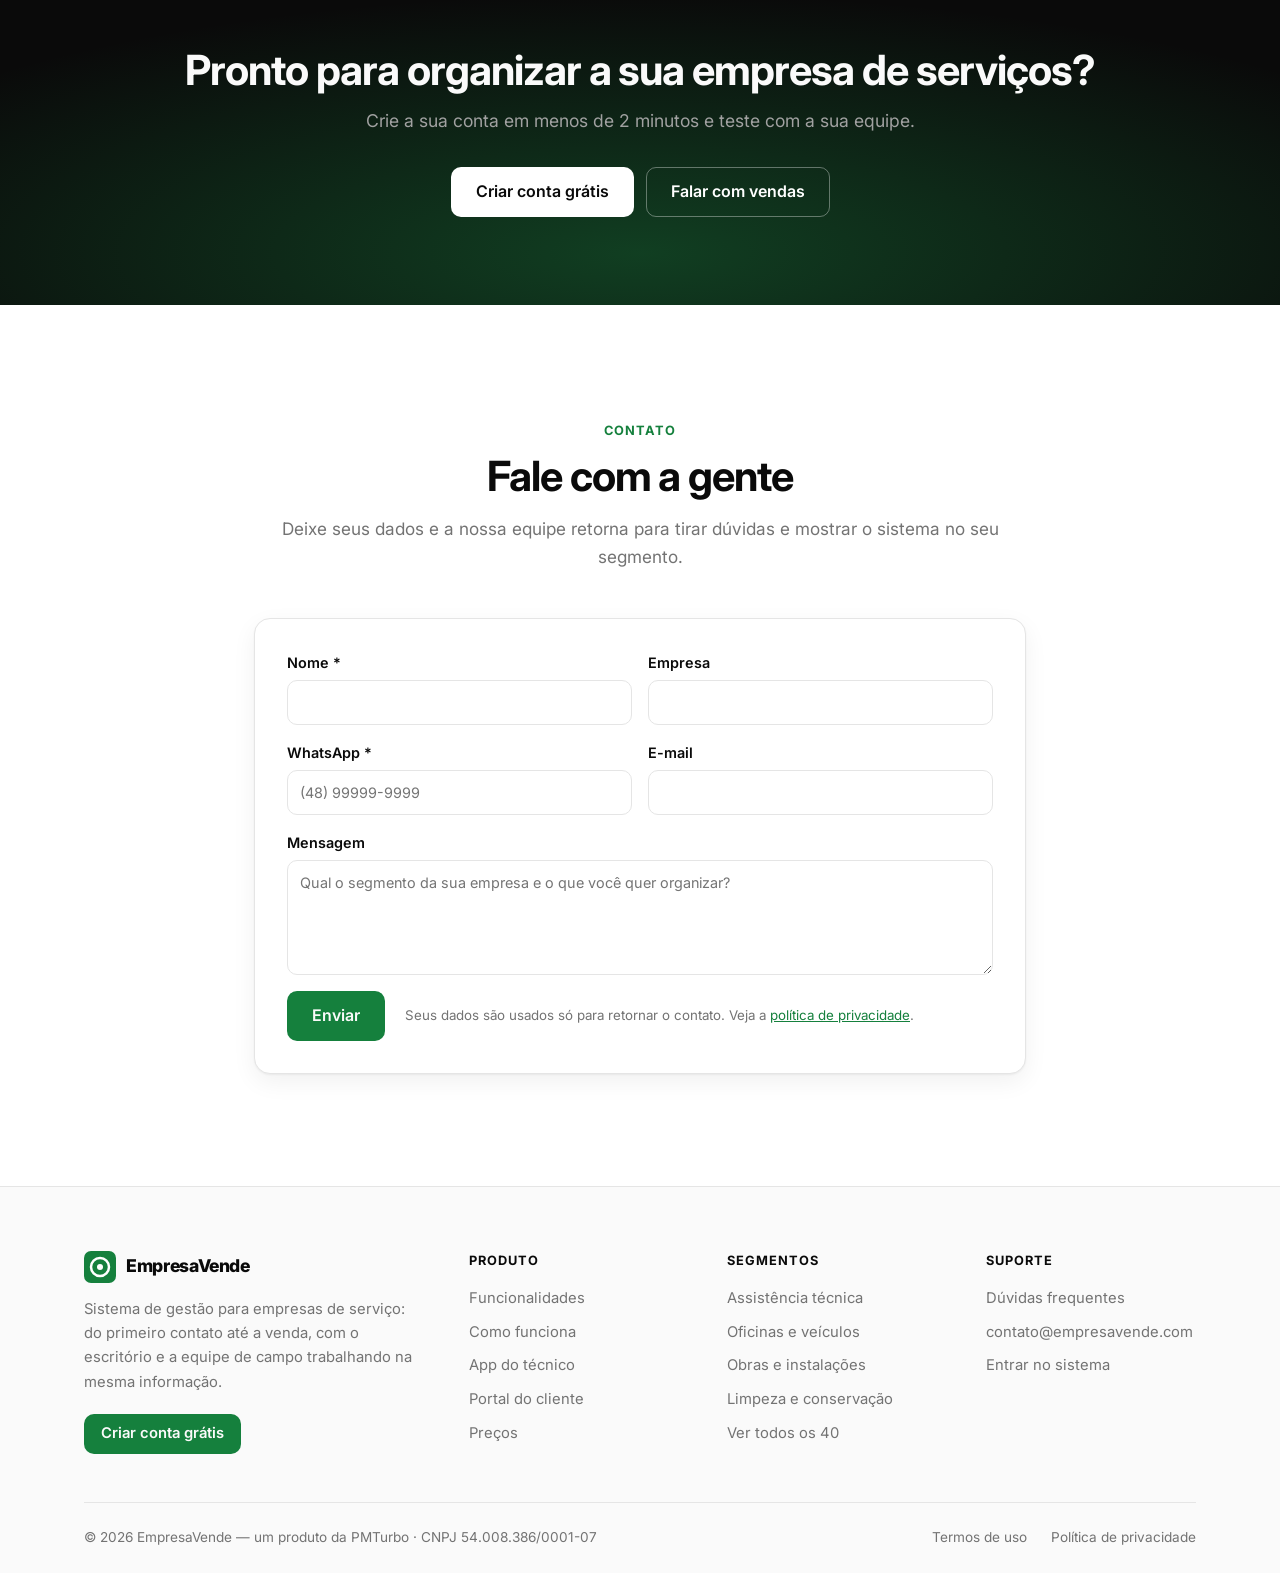
==== commit 965870c3: "Planos: Profissional com 400 e Empresa com 600 orçamentos por mês Co-Authored-By: Claude Opus 5.5 (1" ====
--- a/index.html
+++ b/index.html
@@ -98,7 +98,7 @@
           "price": "397",
           "priceCurrency": "BRL",
           "url": "https://empresavende.com/#precos",
-          "description": "Até 500 orçamentos por mês, usuários ilimitados"
+          "description": "Até 400 orçamentos por mês, usuários ilimitados"
         },
         {
           "@type": "Offer",
@@ -106,7 +106,7 @@
           "price": "597",
           "priceCurrency": "BRL",
           "url": "https://empresavende.com/#precos",
-          "description": "Até 1.000 orçamentos por mês, usuários ilimitados"
+          "description": "Até 600 orçamentos por mês, usuários ilimitados"
         }
       ]
     },
@@ -875,7 +875,7 @@
               <p class="plan__desc">Para equipes que querem vender mais.</p>
               <p class="plan__price"><span>R$</span><b class="m">397</b><b class="y">337</b><small>/mês</small></p>
               <p class="plan__note"><span class="m">cobrado mensalmente</span><span class="y">R$ 4.044 cobrados por ano</span></p>
-              <p class="plan__limit">Até <b>500</b> orçamentos por mês</p>
+              <p class="plan__limit">Até <b>400</b> orçamentos por mês</p>
               <a class="btn btn--primary btn--block" href="https://app.empresavende.com/cadastro">Começar teste grátis</a>
               <ul class="checks">
                 <li><b>Usuários ilimitados</b></li>
@@ -893,7 +893,7 @@
               <p class="plan__desc">Para operações com alto volume.</p>
               <p class="plan__price"><span>R$</span><b class="m">597</b><b class="y">507</b><small>/mês</small></p>
               <p class="plan__note"><span class="m">cobrado mensalmente</span><span class="y">R$ 6.084 cobrados por ano</span></p>
-              <p class="plan__limit">Até <b>1.000</b> orçamentos por mês</p>
+              <p class="plan__limit">Até <b>600</b> orçamentos por mês</p>
               <a class="btn btn--outline btn--block" href="https://app.empresavende.com/cadastro">Começar teste grátis</a>
               <ul class="checks">
                 <li><b>Usuários ilimitados</b></li>
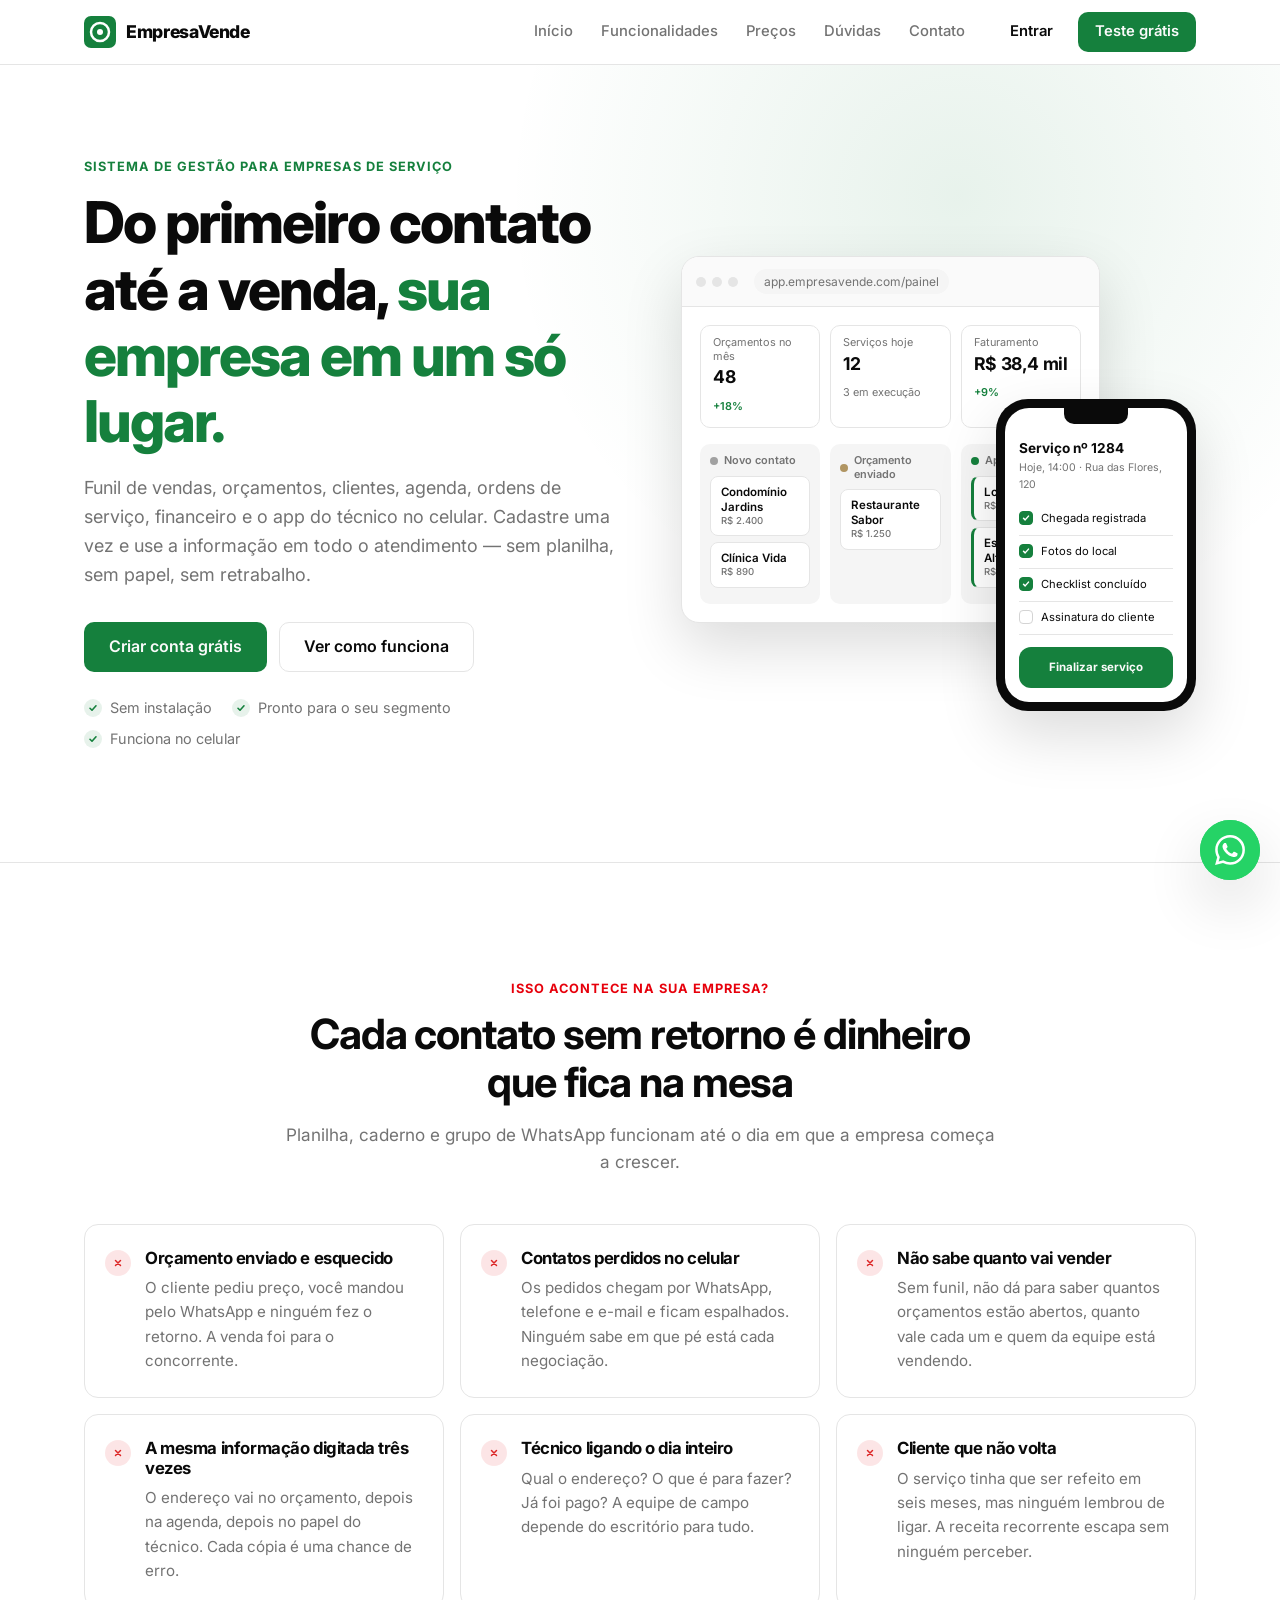
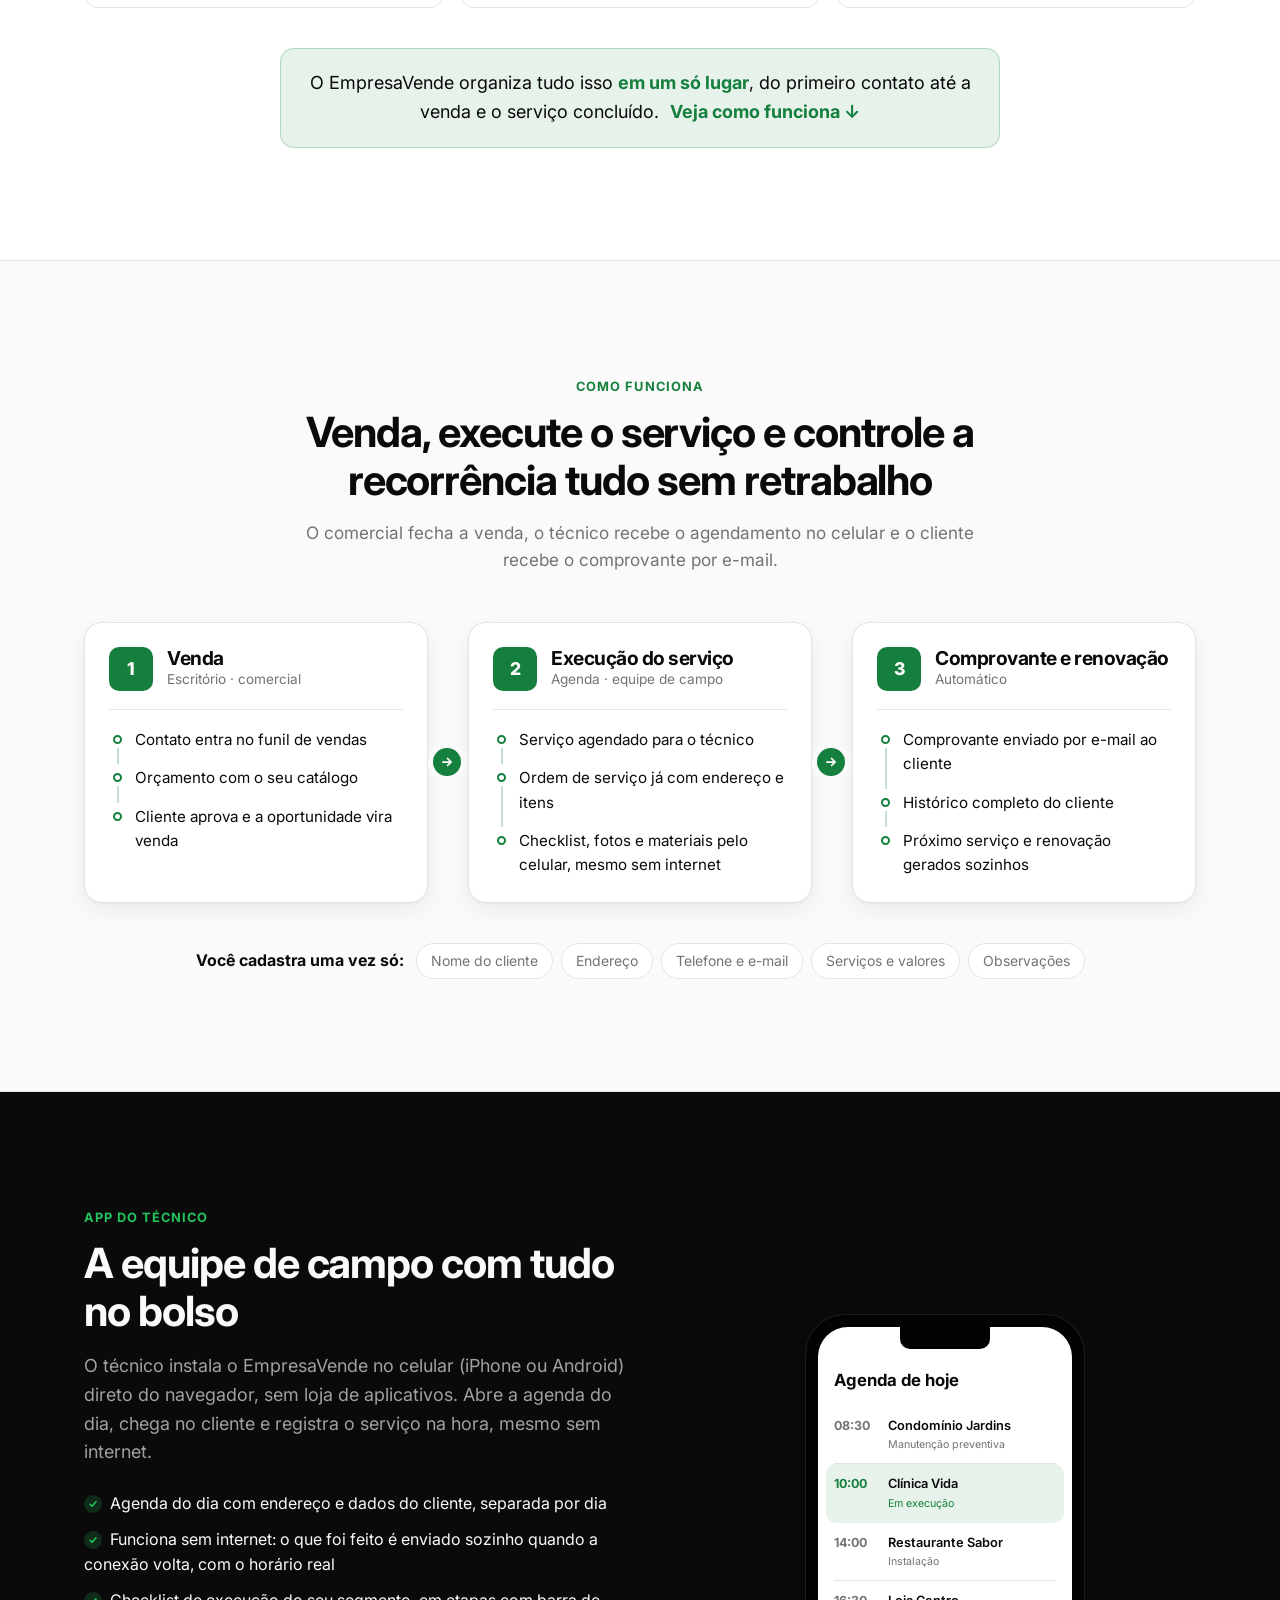
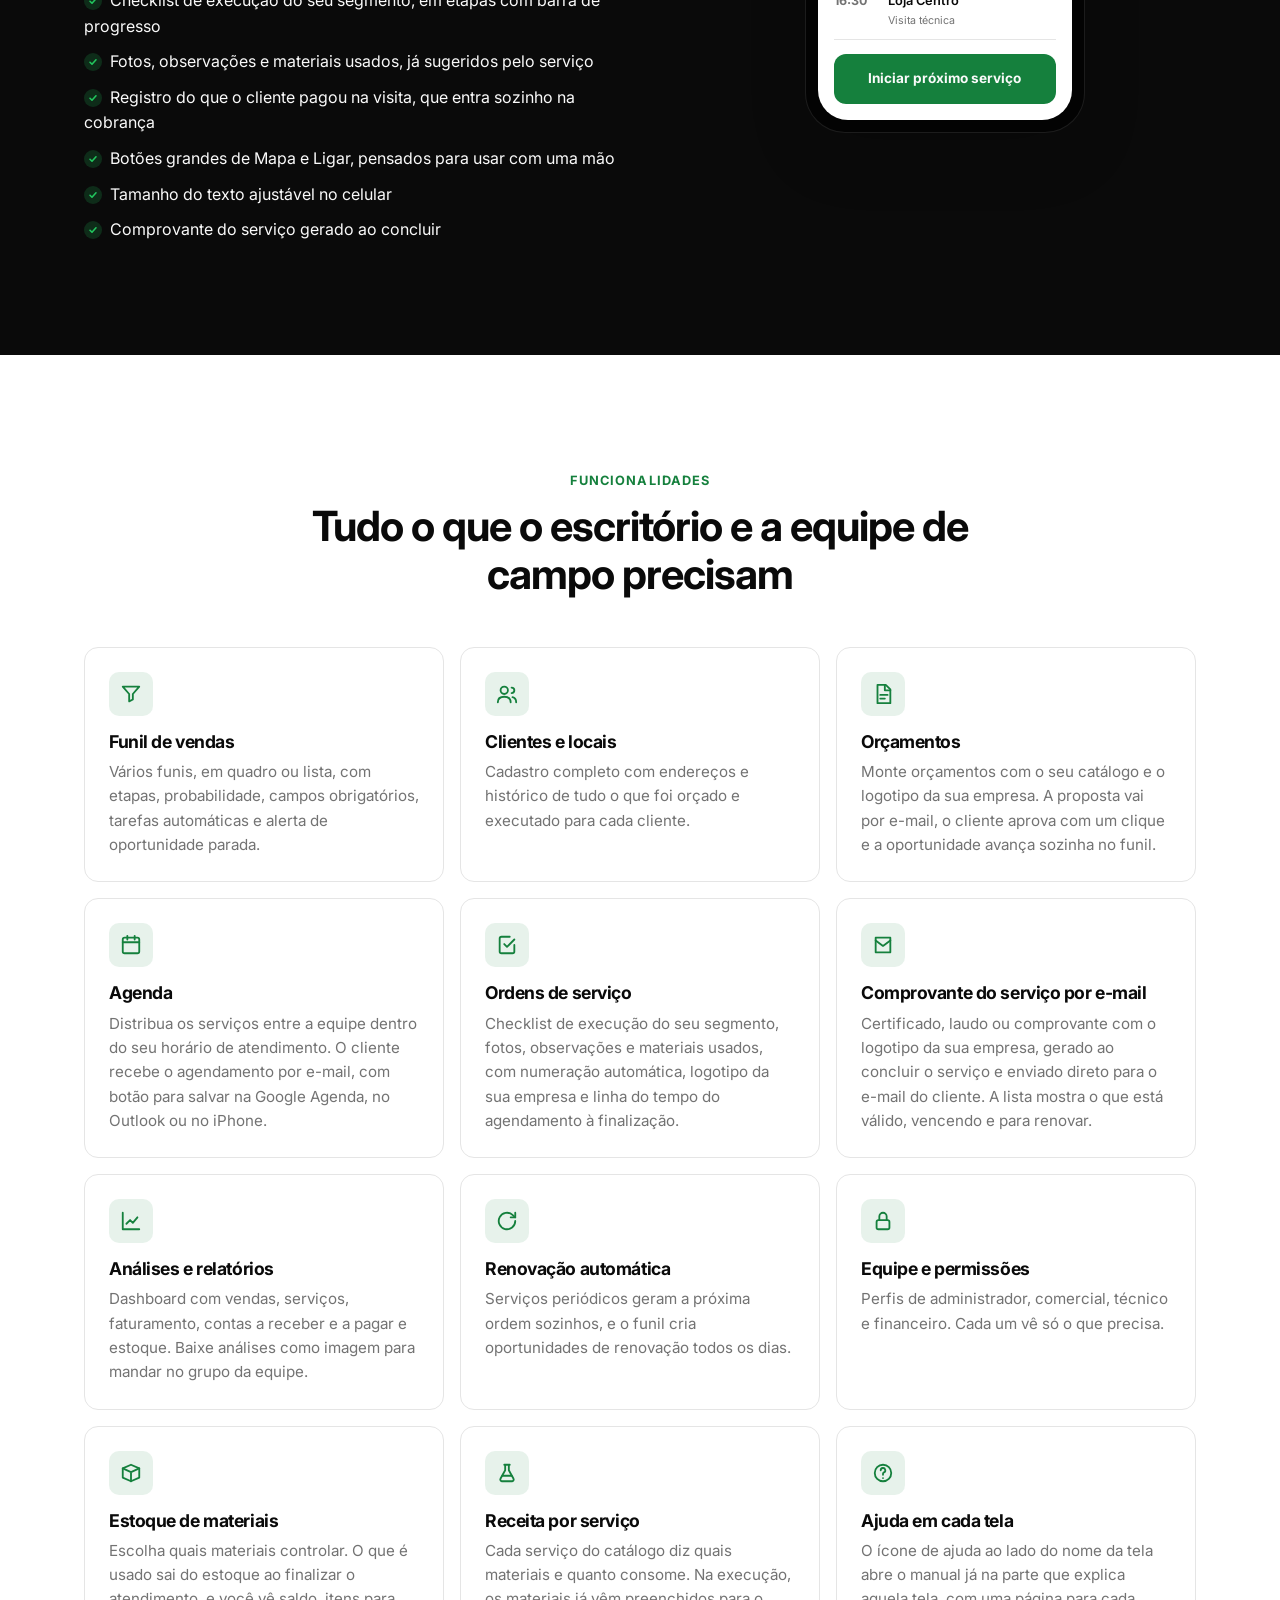
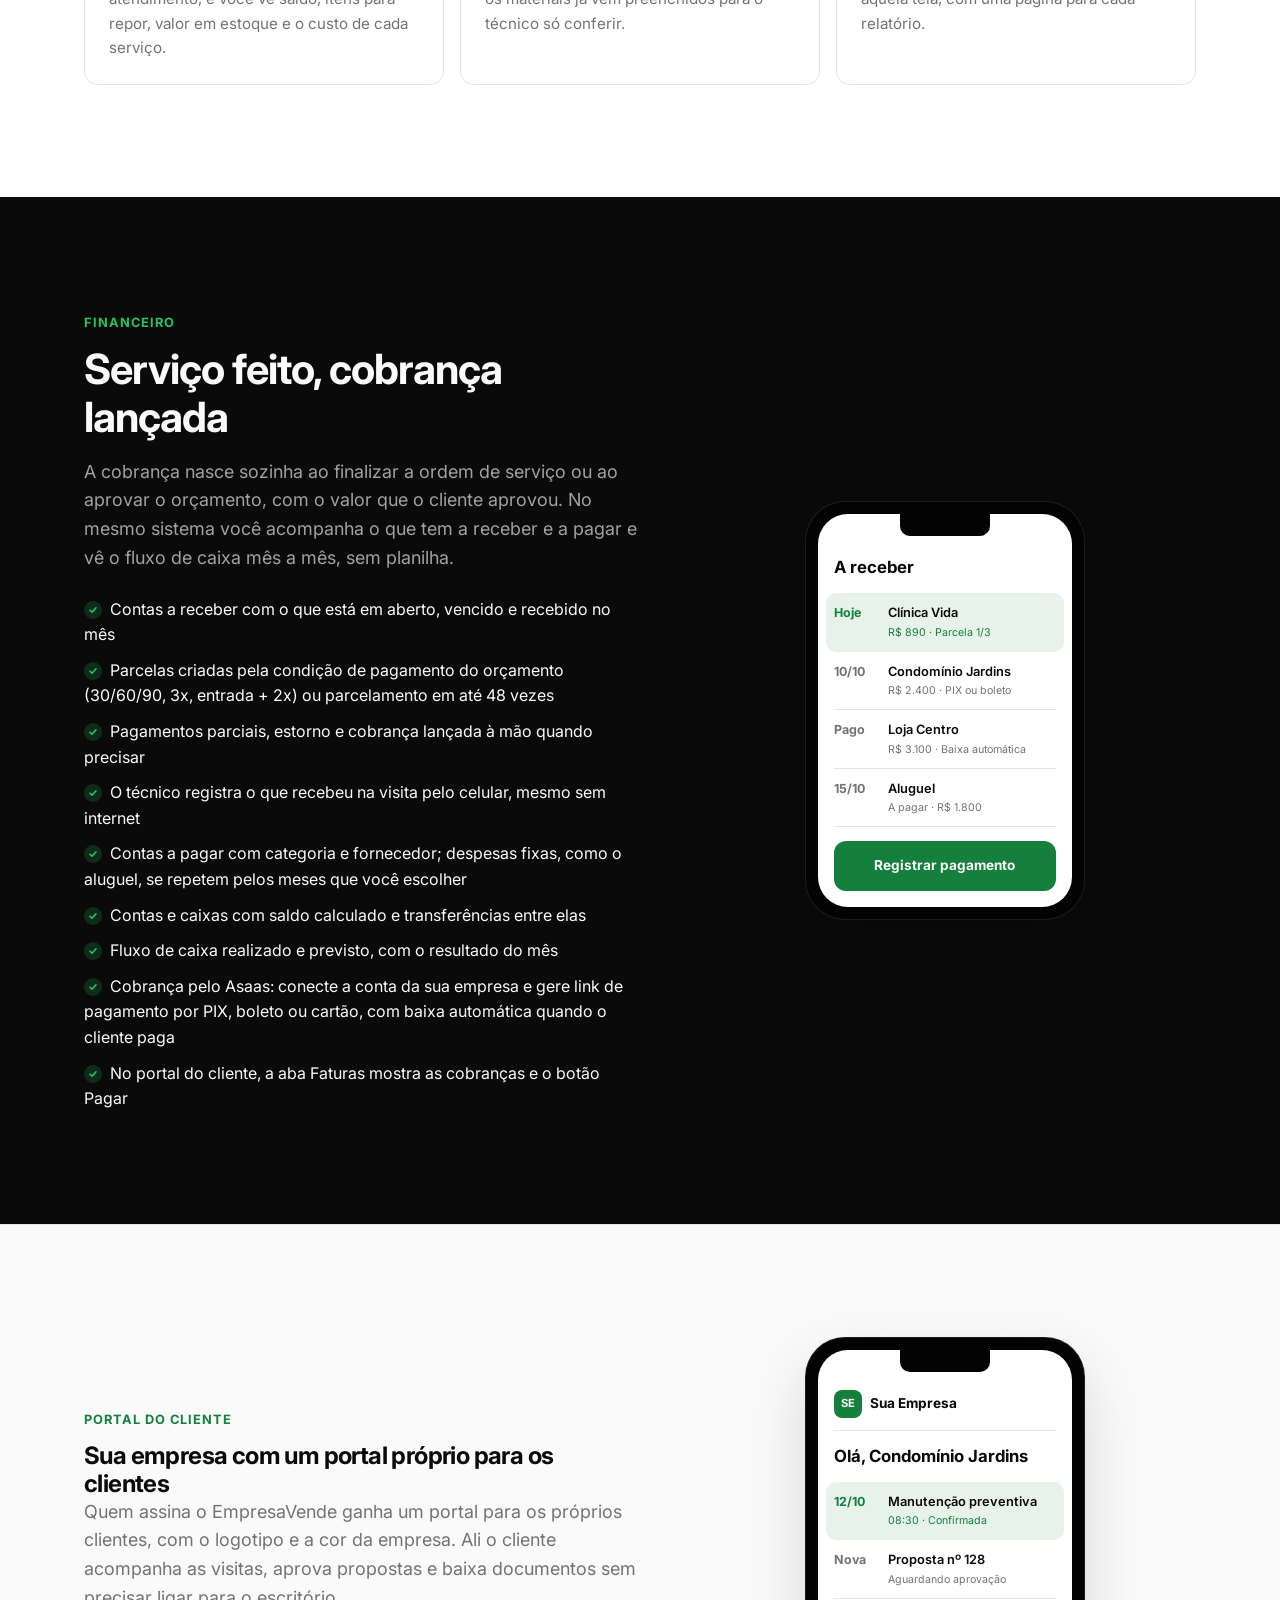
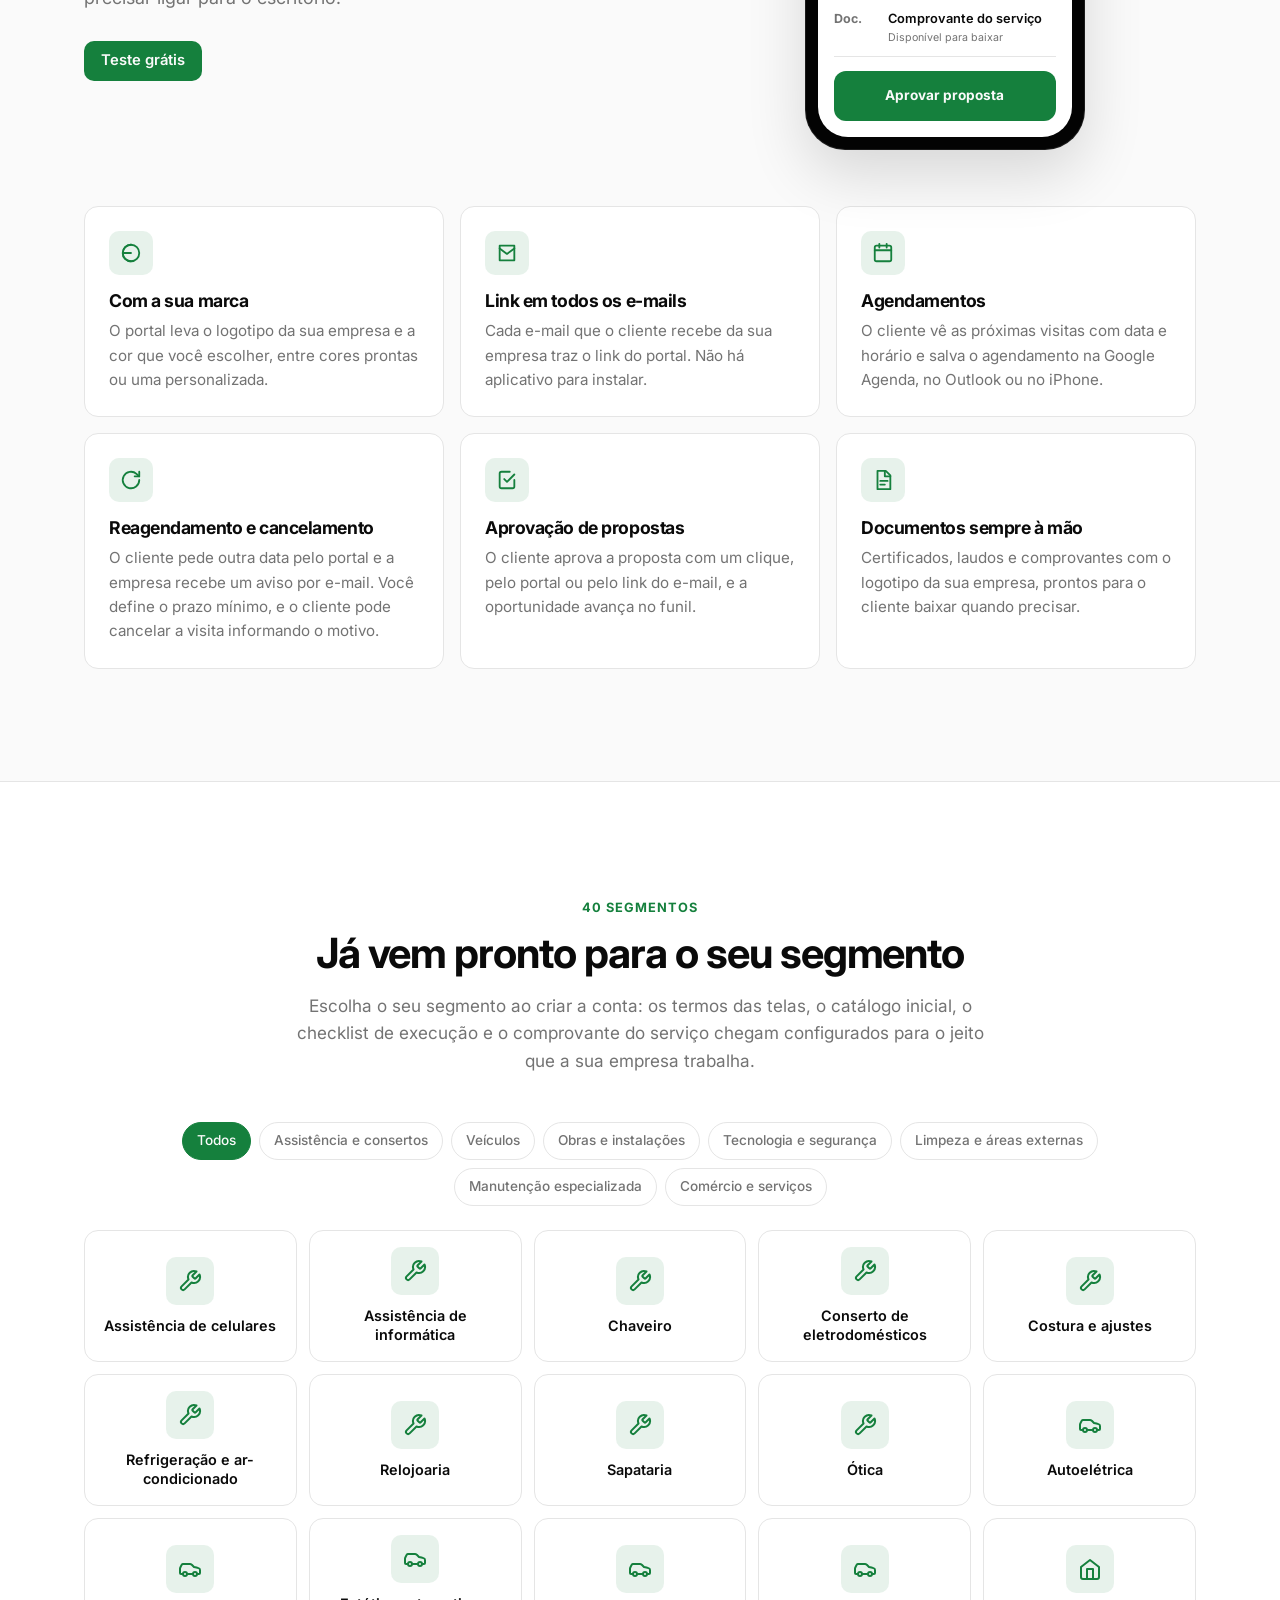
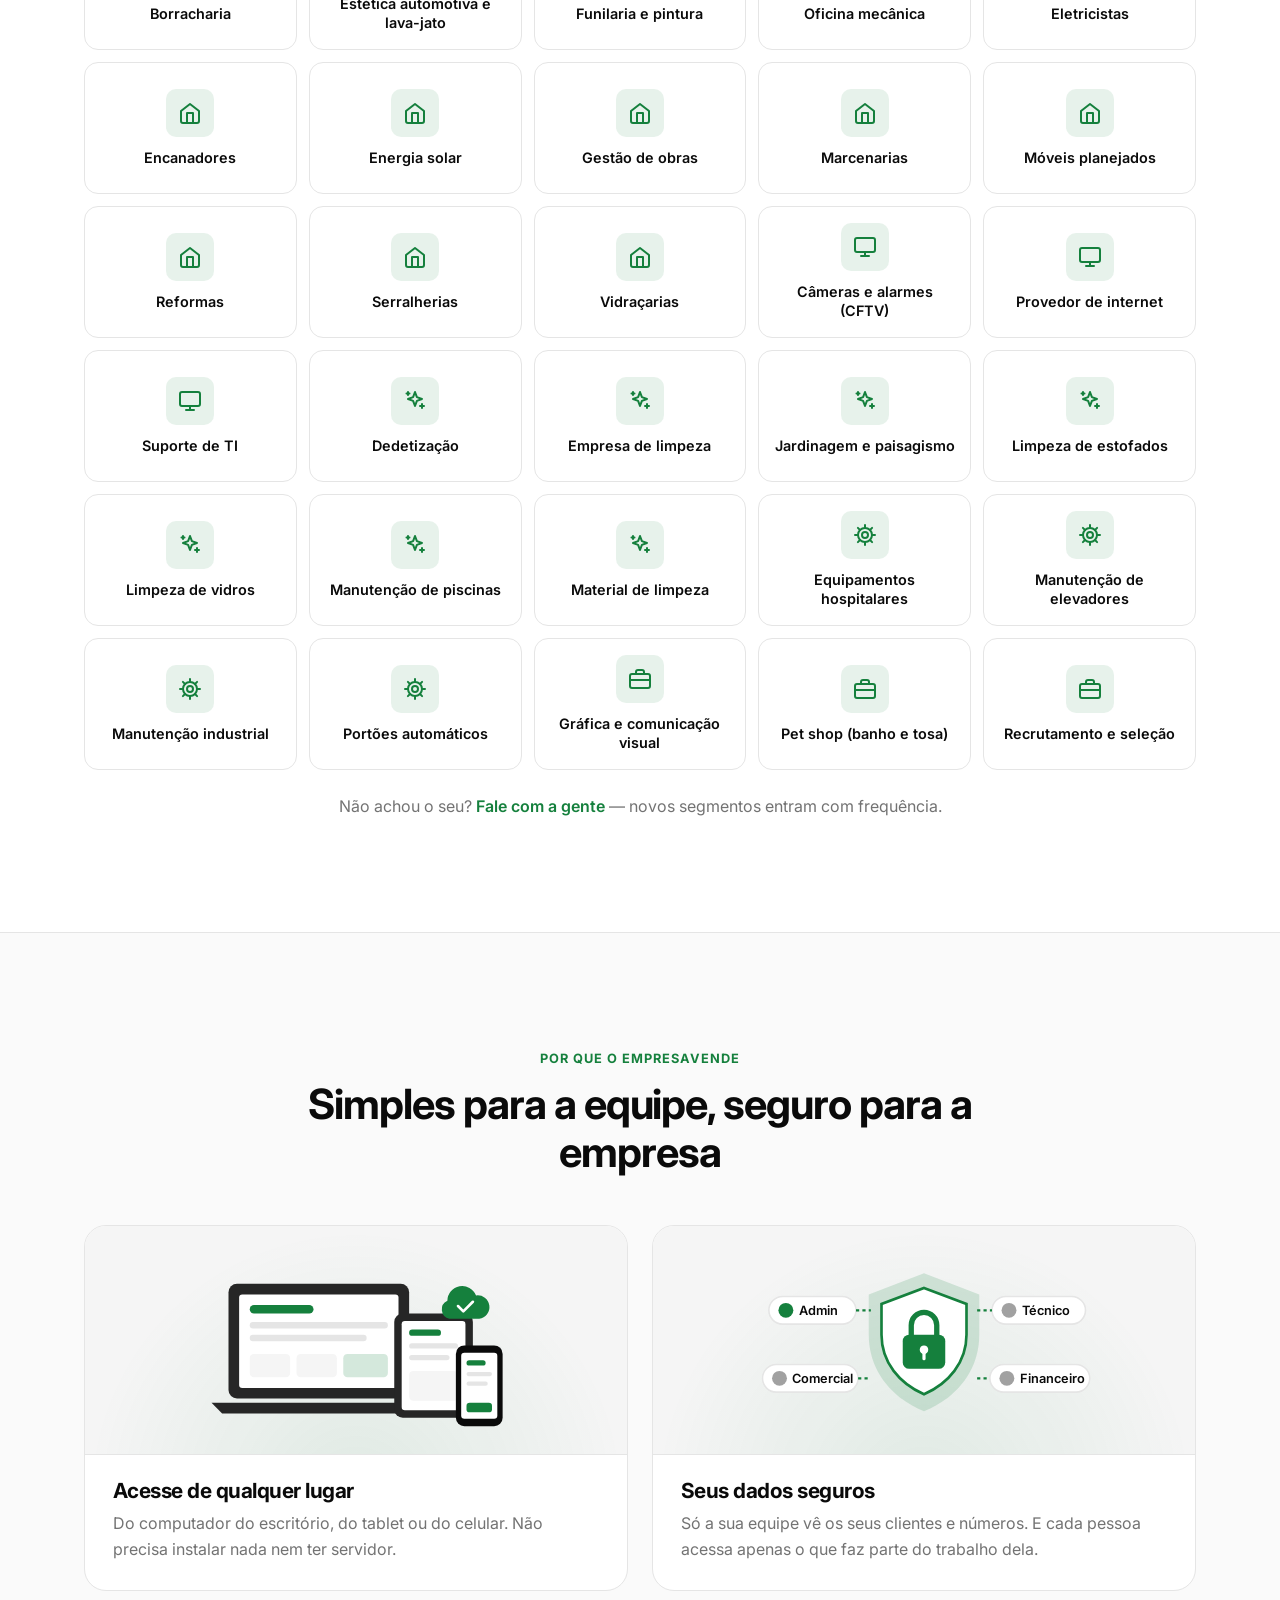
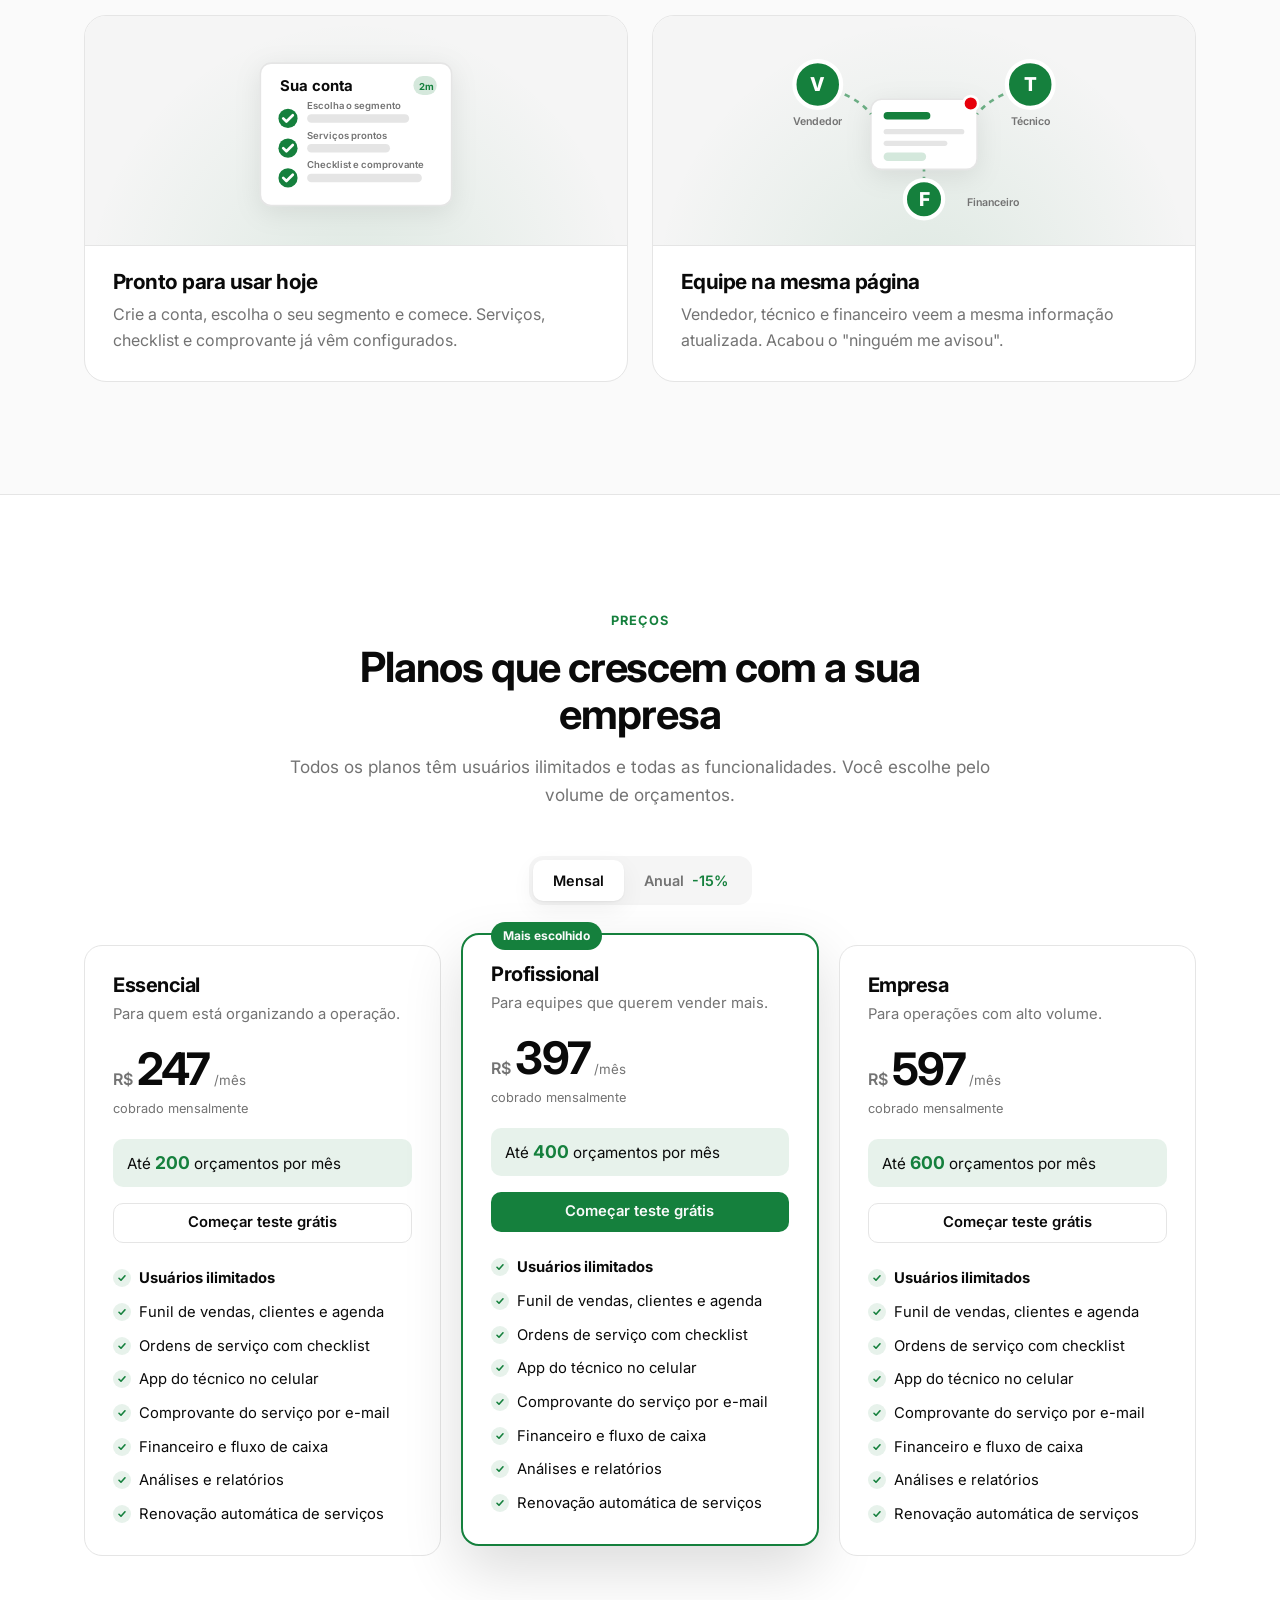
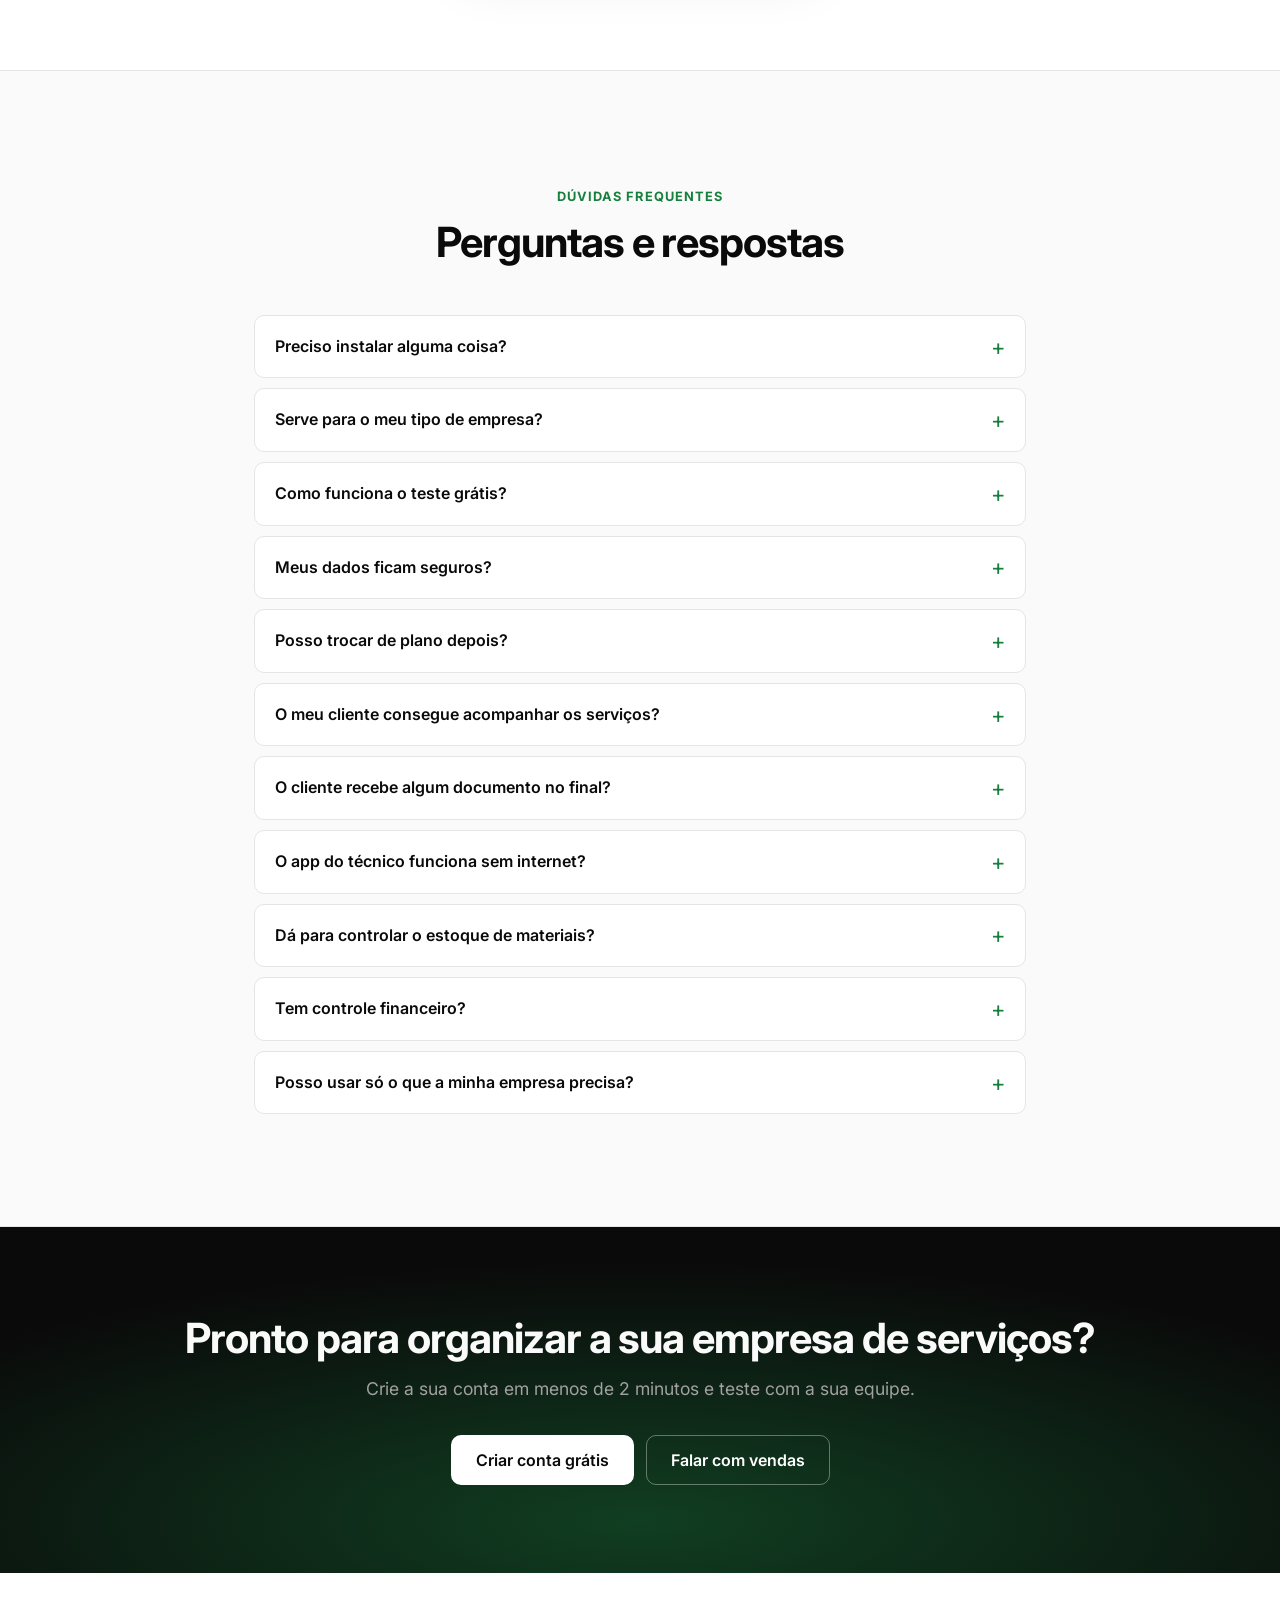
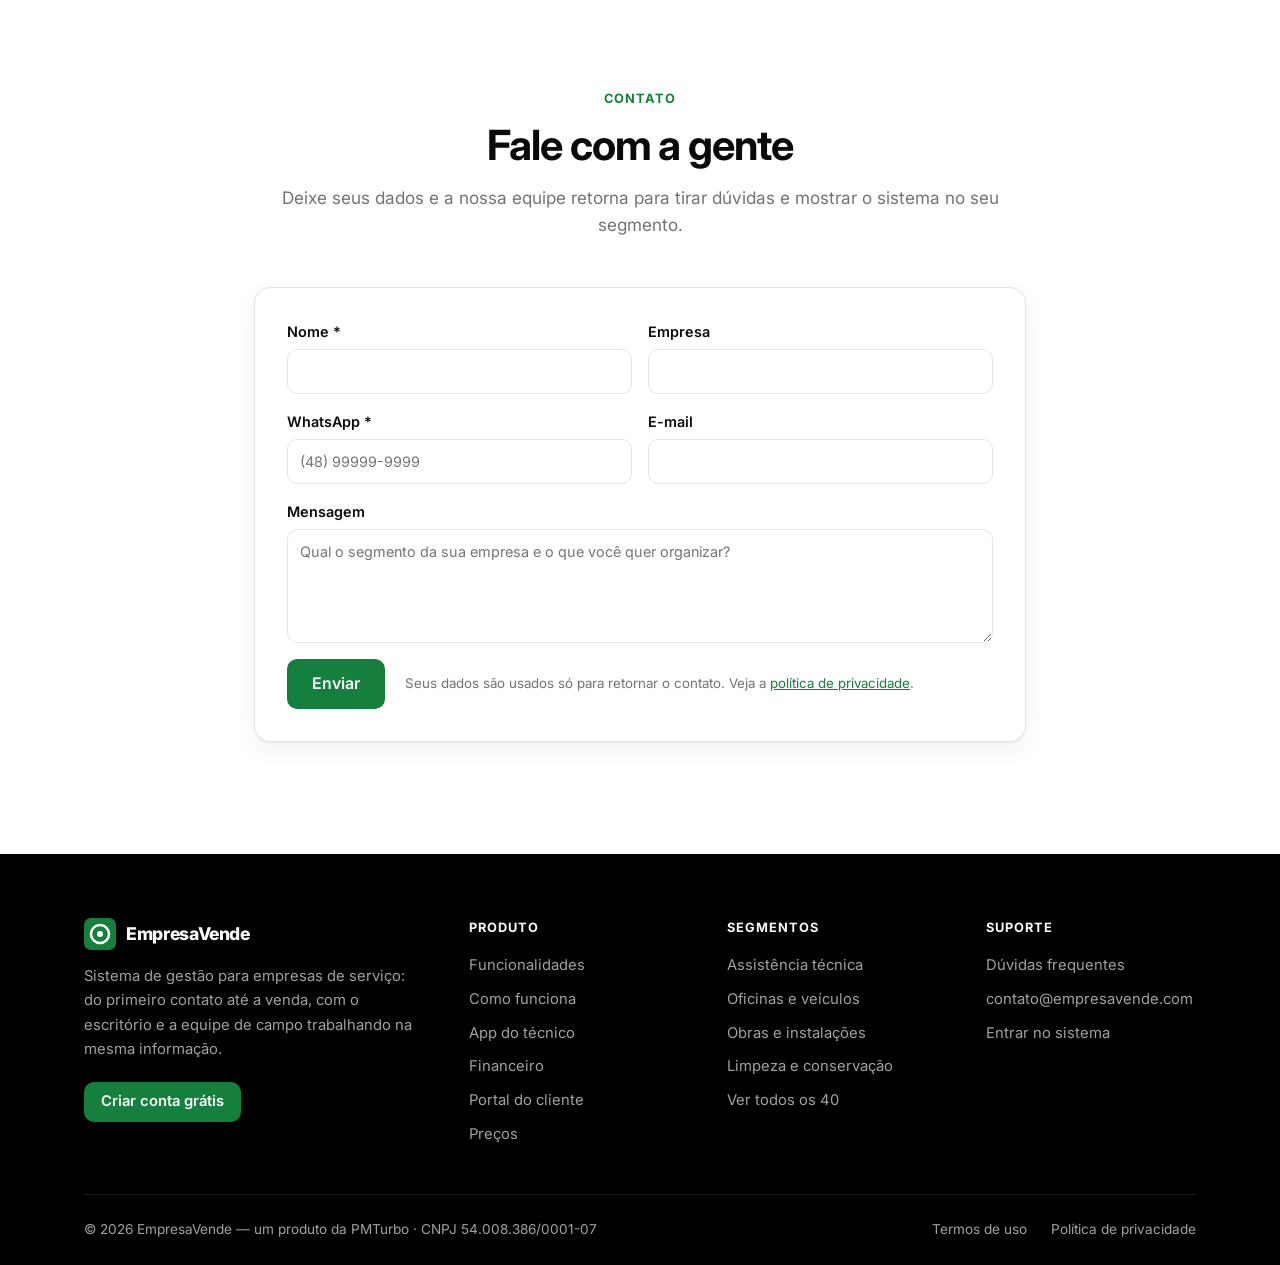
==== commit c7176576: "Seção Financeiro, FAQ e SEO com o módulo financeiro do app - Nova seção #financeiro: cobrança automá" ====
--- a/index.html
+++ b/index.html
@@ -6,7 +6,7 @@
     <title>Sistema de Gestão para Empresas de Serviço | EmpresaVende</title>
     <meta
       name="description"
-      content="Funil de vendas, orçamentos, agenda, ordem de serviço, estoque e app do técnico que funciona sem internet, em um só sistema. Pronto para 40 segmentos de serviço. Usuários ilimitados. Teste grátis."
+      content="Funil de vendas, orçamentos, agenda, ordem de serviço, financeiro, estoque e app do técnico que funciona sem internet, em um só sistema. Pronto para 40 segmentos de serviço. Usuários ilimitados. Teste grátis."
     />
     <meta name="theme-color" content="#15803d" />
     <link rel="icon" type="image/svg+xml" href="/favicon.svg" />
@@ -19,7 +19,7 @@
     <meta property="og:title" content="EmpresaVende — Sua empresa de serviços em um só lugar" />
     <meta
       property="og:description"
-      content="Do primeiro contato até a venda: funil de vendas, orçamentos, agenda, ordens de serviço e app do técnico."
+      content="Do primeiro contato até a venda: funil de vendas, orçamentos, agenda, ordens de serviço, financeiro e app do técnico."
     />
     <meta property="og:url" content="https://empresavende.com/" />
     <meta property="og:image" content="https://empresavende.com/og-image.png" />
@@ -28,7 +28,7 @@
     <meta property="og:image:alt" content="EmpresaVende: do primeiro contato até a venda, sua empresa de serviços em um só lugar" />
     <meta name="twitter:card" content="summary_large_image" />
     <meta name="twitter:title" content="EmpresaVende — Sua empresa de serviços em um só lugar" />
-    <meta name="twitter:description" content="Funil de vendas, orçamentos, agenda, ordem de serviço e app do técnico. Pronto para 40 segmentos." />
+    <meta name="twitter:description" content="Funil de vendas, orçamentos, agenda, ordem de serviço, financeiro e app do técnico. Pronto para 40 segmentos." />
     <meta name="twitter:image" content="https://empresavende.com/og-image.png" />
     <meta name="robots" content="index, follow, max-image-preview:large" />
 
@@ -79,7 +79,7 @@
       "operatingSystem": "Web, iOS, Android (PWA)",
       "url": "https://empresavende.com/",
       "image": "https://empresavende.com/og-image.png",
-      "description": "Sistema de gestão para empresas de serviço: funil de vendas, orçamentos, clientes, agenda, ordens de serviço, estoque de materiais, app do técnico que funciona sem internet e comprovante por e-mail.",
+      "description": "Sistema de gestão para empresas de serviço: funil de vendas, orçamentos, clientes, agenda, ordens de serviço, estoque de materiais, financeiro (contas a receber e a pagar, fluxo de caixa e cobrança por PIX, boleto ou cartão pelo Asaas), app do técnico que funciona sem internet e comprovante por e-mail.",
       "publisher": {
         "@id": "https://pmturbo.com/#localbusiness"
       },
@@ -185,6 +185,22 @@
             "@type": "Answer",
             "text": "Sim. Você escolhe quais materiais controlar, lança entradas com custo e ajustes de inventário. O que o técnico usa sai do estoque ao finalizar o atendimento, e os relatórios mostram consumo, custo por cliente e o que precisa repor."
           }
+        },
+        {
+          "@type": "Question",
+          "name": "Tem controle financeiro?",
+          "acceptedAnswer": {
+            "@type": "Answer",
+            "text": "Sim. A cobrança é criada sozinha ao finalizar a ordem de serviço ou ao aprovar o orçamento, e você registra pagamentos, inclusive parciais e os recebidos pelo técnico na visita. Também tem contas a pagar, contas e caixas com saldo e fluxo de caixa realizado e previsto. Se a sua empresa tiver conta no Asaas, dá para gerar link de pagamento por PIX, boleto ou cartão, com baixa automática quando o cliente paga."
+          }
+        },
+        {
+          "@type": "Question",
+          "name": "Posso usar só o que a minha empresa precisa?",
+          "acceptedAnswer": {
+            "@type": "Answer",
+            "text": "Pode. Na criação da conta e depois em Preferências, você liga ou desliga o Funil de vendas, a Gestão de ordens de serviço, o Estoque (nos segmentos que usam materiais) e o Financeiro. O que fica desligado sai do menu, e os dados continuam guardados para quando você religar."
+          }
         }
       ]
     }
@@ -228,7 +244,7 @@
             <p class="eyebrow">Sistema de gestão para empresas de serviço</p>
             <h1>Do primeiro contato até a venda, <em>sua empresa em um só lugar.</em></h1>
             <p class="lead">
-              Funil de vendas, orçamentos, clientes, agenda, ordens de serviço e o app do técnico no celular.
+              Funil de vendas, orçamentos, clientes, agenda, ordens de serviço, financeiro e o app do técnico no celular.
               Cadastre uma vez e use a informação em todo o atendimento — sem planilha, sem papel, sem retrabalho.
             </p>
             <div class="hero__cta">
@@ -410,6 +426,7 @@
               <li>Funciona sem internet: o que foi feito é enviado sozinho quando a conexão volta, com o horário real</li>
               <li>Checklist de execução do seu segmento, em etapas com barra de progresso</li>
               <li>Fotos, observações e materiais usados, já sugeridos pelo serviço</li>
+              <li>Registro do que o cliente pagou na visita, que entra sozinho na cobrança</li>
               <li>Botões grandes de Mapa e Ligar, pensados para usar com uma mão</li>
               <li>Tamanho do texto ajustável no celular</li>
               <li>Comprovante do serviço gerado ao concluir</li>
@@ -488,7 +505,7 @@
                 <svg viewBox="0 0 24 24"><path d="M3 3v18h18" /><path d="M7 15l4-4 3 3 5-6" /></svg>
               </div>
               <h3>Análises e relatórios</h3>
-              <p>Dashboard com vendas, serviços, faturamento e estoque. Baixe análises como imagem para mandar no grupo da equipe.</p>
+              <p>Dashboard com vendas, serviços, faturamento, contas a receber e a pagar e estoque. Baixe análises como imagem para mandar no grupo da equipe.</p>
             </article>
             <article class="feature">
               <div class="feature__icon">
@@ -525,6 +542,46 @@
               <h3>Ajuda em cada tela</h3>
               <p>O ícone de ajuda ao lado do nome da tela abre o manual já na parte que explica aquela tela, com uma página para cada relatório.</p>
             </article>
+          </div>
+        </div>
+      </section>
+
+      <!-- ============ FINANCEIRO ============ -->
+      <section class="section section--dark" id="financeiro">
+        <div class="container split">
+          <div>
+            <p class="eyebrow eyebrow--light">Financeiro</p>
+            <h2>Serviço feito, cobrança lançada</h2>
+            <p class="lead">
+              A cobrança nasce sozinha ao finalizar a ordem de serviço ou ao aprovar o orçamento, com o valor que o cliente aprovou.
+              No mesmo sistema você acompanha o que tem a receber e a pagar e vê o fluxo de caixa mês a mês, sem planilha.
+            </p>
+            <ul class="checks checks--light">
+              <li>Contas a receber com o que está em aberto, vencido e recebido no mês</li>
+              <li>Parcelas criadas pela condição de pagamento do orçamento (30/60/90, 3x, entrada + 2x) ou parcelamento em até 48 vezes</li>
+              <li>Pagamentos parciais, estorno e cobrança lançada à mão quando precisar</li>
+              <li>O técnico registra o que recebeu na visita pelo celular, mesmo sem internet</li>
+              <li>Contas a pagar com categoria e fornecedor; despesas fixas, como o aluguel, se repetem pelos meses que você escolher</li>
+              <li>Contas e caixas com saldo calculado e transferências entre elas</li>
+              <li>Fluxo de caixa realizado e previsto, com o resultado do mês</li>
+              <li>Cobrança pelo Asaas: conecte a conta da sua empresa e gere link de pagamento por PIX, boleto ou cartão, com baixa automática quando o cliente paga</li>
+              <li>No portal do cliente, a aba Faturas mostra as cobranças e o botão Pagar</li>
+            </ul>
+          </div>
+          <div class="split__visual" aria-hidden="true">
+            <div class="phone phone--big">
+              <div class="phone__notch"></div>
+              <div class="phone__screen">
+                <p class="phone__title">A receber</p>
+                <div class="agenda">
+                  <div class="now"><b>Hoje</b><span>Clínica Vida<small>R$ 890 · Parcela 1/3</small></span></div>
+                  <div><b>10/10</b><span>Condomínio Jardins<small>R$ 2.400 · PIX ou boleto</small></span></div>
+                  <div><b>Pago</b><span>Loja Centro<small>R$ 3.100 · Baixa automática</small></span></div>
+                  <div><b>15/10</b><span>Aluguel<small>A pagar · R$ 1.800</small></span></div>
+                </div>
+                <span class="phone__btn">Registrar pagamento</span>
+              </div>
+            </div>
           </div>
         </div>
       </section>
@@ -864,6 +921,7 @@
                 <li>Ordens de serviço com checklist</li>
                 <li>App do técnico no celular</li>
                 <li>Comprovante do serviço por e-mail</li>
+                <li>Financeiro e fluxo de caixa</li>
                 <li>Análises e relatórios</li>
                 <li>Renovação automática de serviços</li>
               </ul>
@@ -883,6 +941,7 @@
                 <li>Ordens de serviço com checklist</li>
                 <li>App do técnico no celular</li>
                 <li>Comprovante do serviço por e-mail</li>
+                <li>Financeiro e fluxo de caixa</li>
                 <li>Análises e relatórios</li>
                 <li>Renovação automática de serviços</li>
               </ul>
@@ -901,6 +960,7 @@
                 <li>Ordens de serviço com checklist</li>
                 <li>App do técnico no celular</li>
                 <li>Comprovante do serviço por e-mail</li>
+                <li>Financeiro e fluxo de caixa</li>
                 <li>Análises e relatórios</li>
                 <li>Renovação automática de serviços</li>
               </ul>
@@ -953,6 +1013,14 @@
               <summary>Dá para controlar o estoque de materiais?</summary>
               <p>Sim. Você escolhe quais materiais controlar, lança entradas com custo e ajustes de inventário. O que o técnico usa sai do estoque ao finalizar o atendimento, e os relatórios mostram consumo, custo por cliente e o que precisa repor.</p>
             </details>
+            <details>
+              <summary>Tem controle financeiro?</summary>
+              <p>Sim. A cobrança é criada sozinha ao finalizar a ordem de serviço ou ao aprovar o orçamento, e você registra pagamentos, inclusive parciais e os recebidos pelo técnico na visita. Também tem contas a pagar, contas e caixas com saldo e fluxo de caixa realizado e previsto. Se a sua empresa tiver conta no Asaas, dá para gerar link de pagamento por PIX, boleto ou cartão, com baixa automática quando o cliente paga.</p>
+            </details>
+            <details>
+              <summary>Posso usar só o que a minha empresa precisa?</summary>
+              <p>Pode. Na criação da conta e depois em Preferências, você liga ou desliga o Funil de vendas, a Gestão de ordens de serviço, o Estoque (nos segmentos que usam materiais) e o Financeiro. O que fica desligado sai do menu, e os dados continuam guardados para quando você religar.</p>
+            </details>
           </div>
         </div>
       </section>
@@ -1042,6 +1110,7 @@
             <a href="#funcionalidades">Funcionalidades</a>
             <a href="#fluxo">Como funciona</a>
             <a href="#tecnico">App do técnico</a>
+            <a href="#financeiro">Financeiro</a>
             <a href="#portal">Portal do cliente</a>
             <a href="#precos">Preços</a>
           </nav>
--- a/styles.css
+++ b/styles.css
@@ -1461,11 +1461,10 @@
 
 /* ---------- Footer ---------- */
 .footer {
-  background: var(--sidebar);
-  border-top: 1px solid var(--border);
+  background: #000;
   padding: 64px 0 0;
   font-size: 0.925rem;
-  color: var(--muted-foreground);
+  color: var(--dark-muted-foreground);
 }
 .footer__grid {
   display: grid;
@@ -1490,7 +1489,7 @@
   }
 }
 .footer__brand .logo {
-  color: var(--foreground);
+  color: var(--dark-foreground);
   margin-bottom: 14px;
 }
 .footer__brand p {
@@ -1510,10 +1509,10 @@
   font-weight: 700;
   letter-spacing: 0.08em;
   text-transform: uppercase;
-  color: var(--foreground);
+  color: var(--dark-foreground);
 }
 .footer a:not(.btn):not(.logo):hover {
-  color: var(--primary);
+  color: var(--dark-primary);
 }
 .footer__col a {
   overflow-wrap: anywhere;
@@ -1525,7 +1524,7 @@
   justify-content: space-between;
   gap: 12px 24px;
   padding: 24px 0;
-  border-top: 1px solid var(--border);
+  border-top: 1px solid var(--dark-border);
   font-size: 0.85rem;
 }
 .footer__bottom nav {
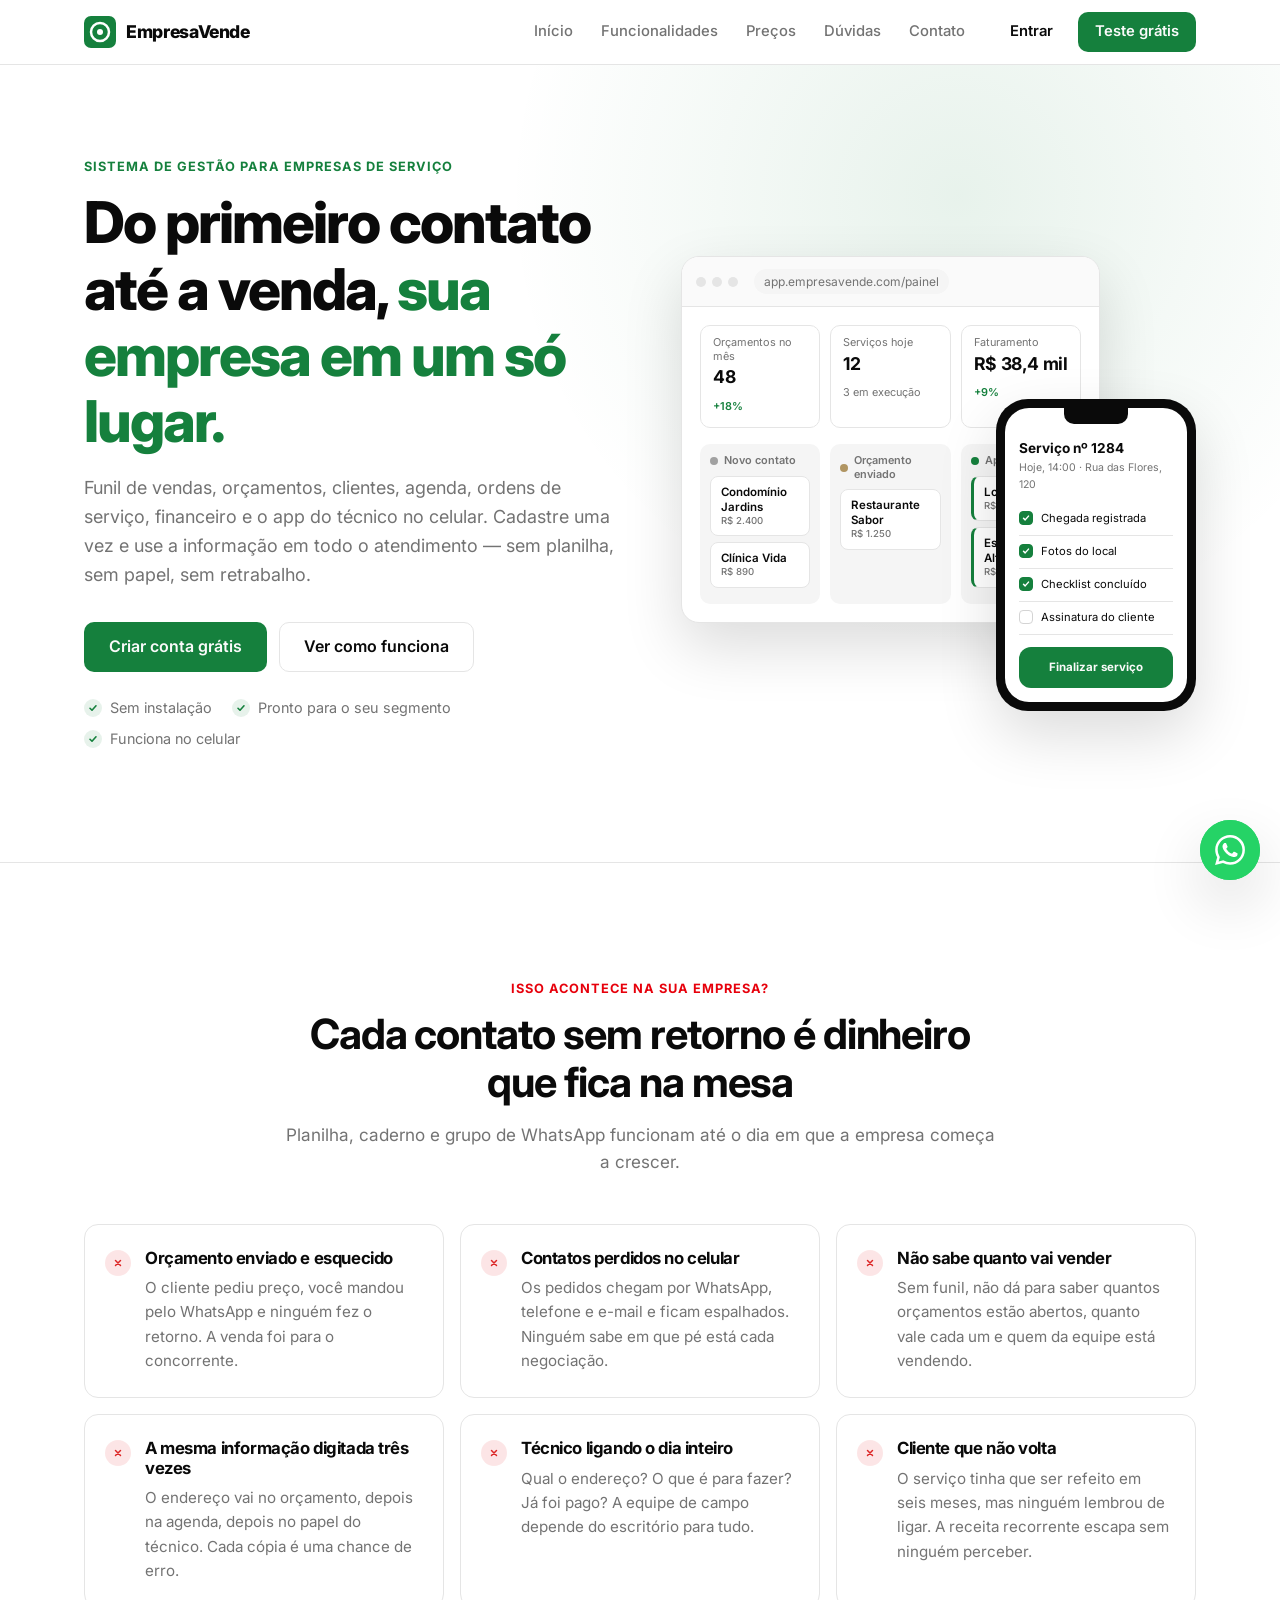
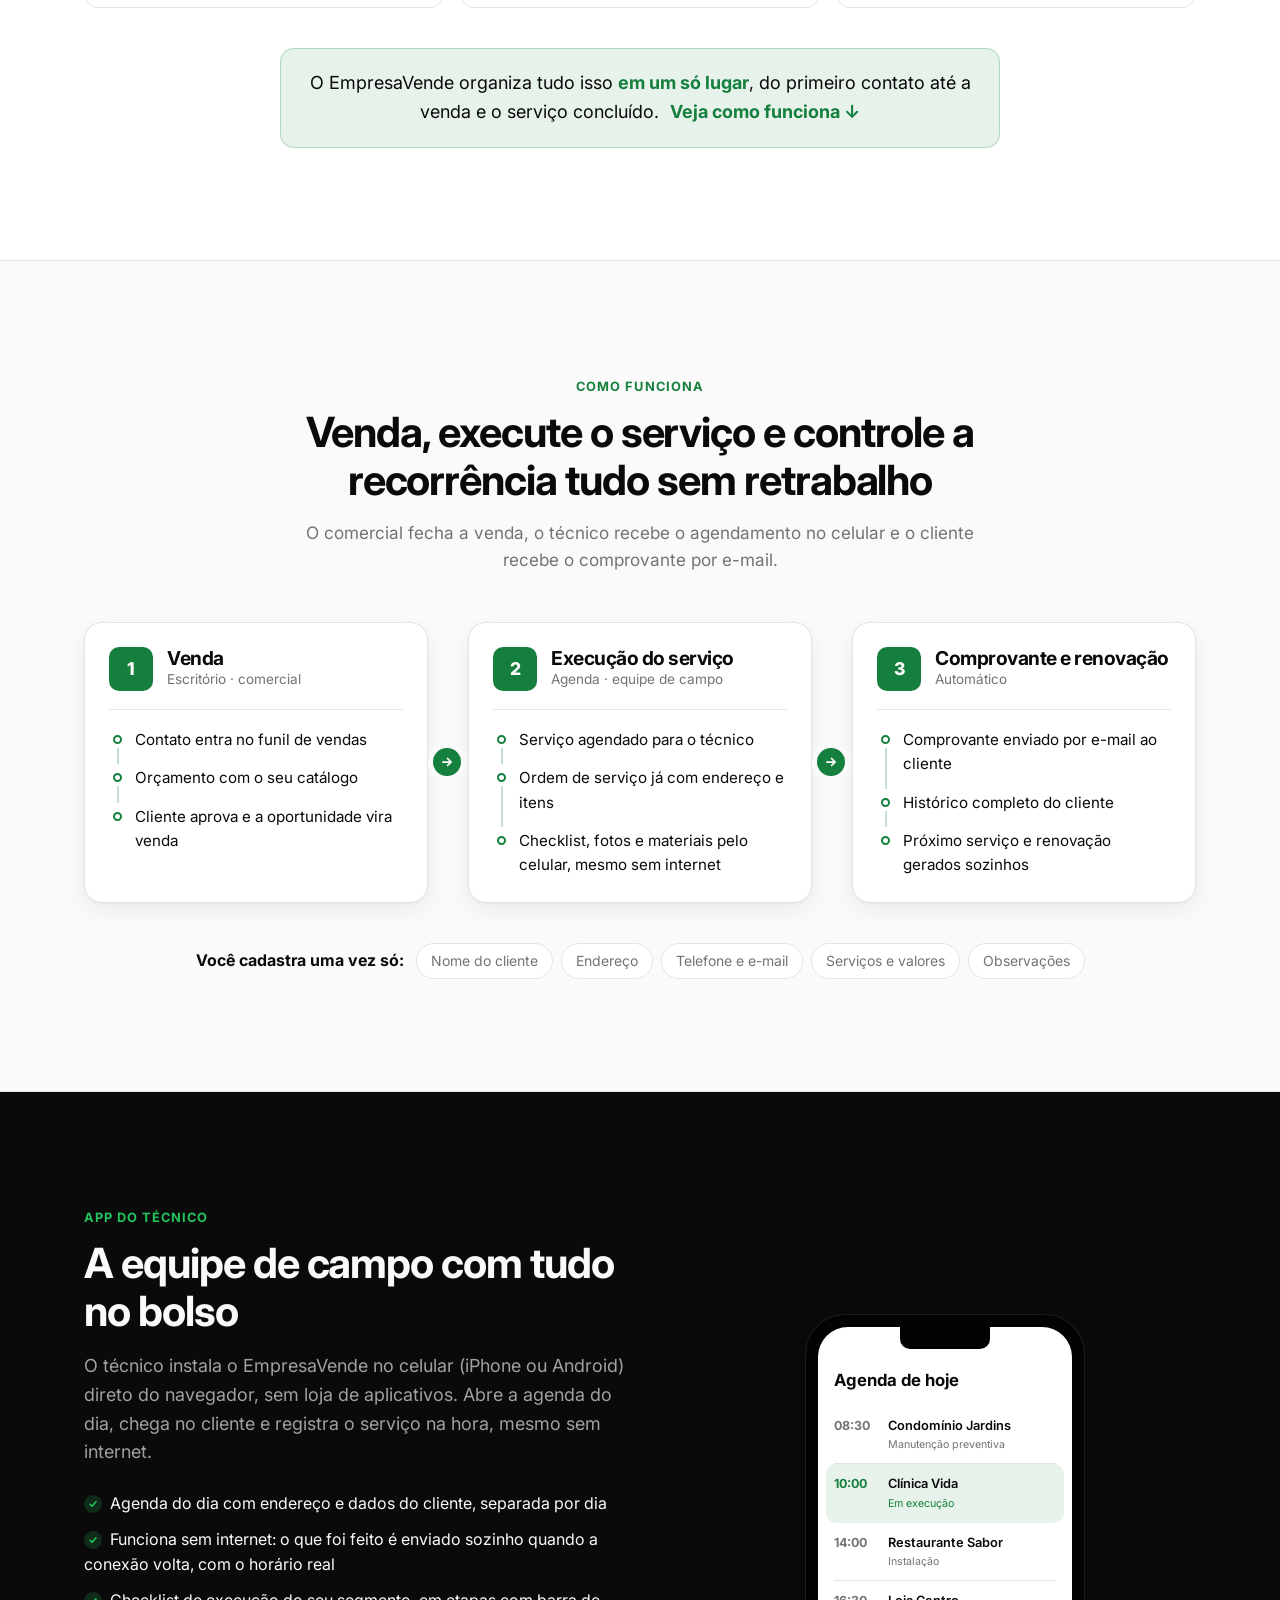
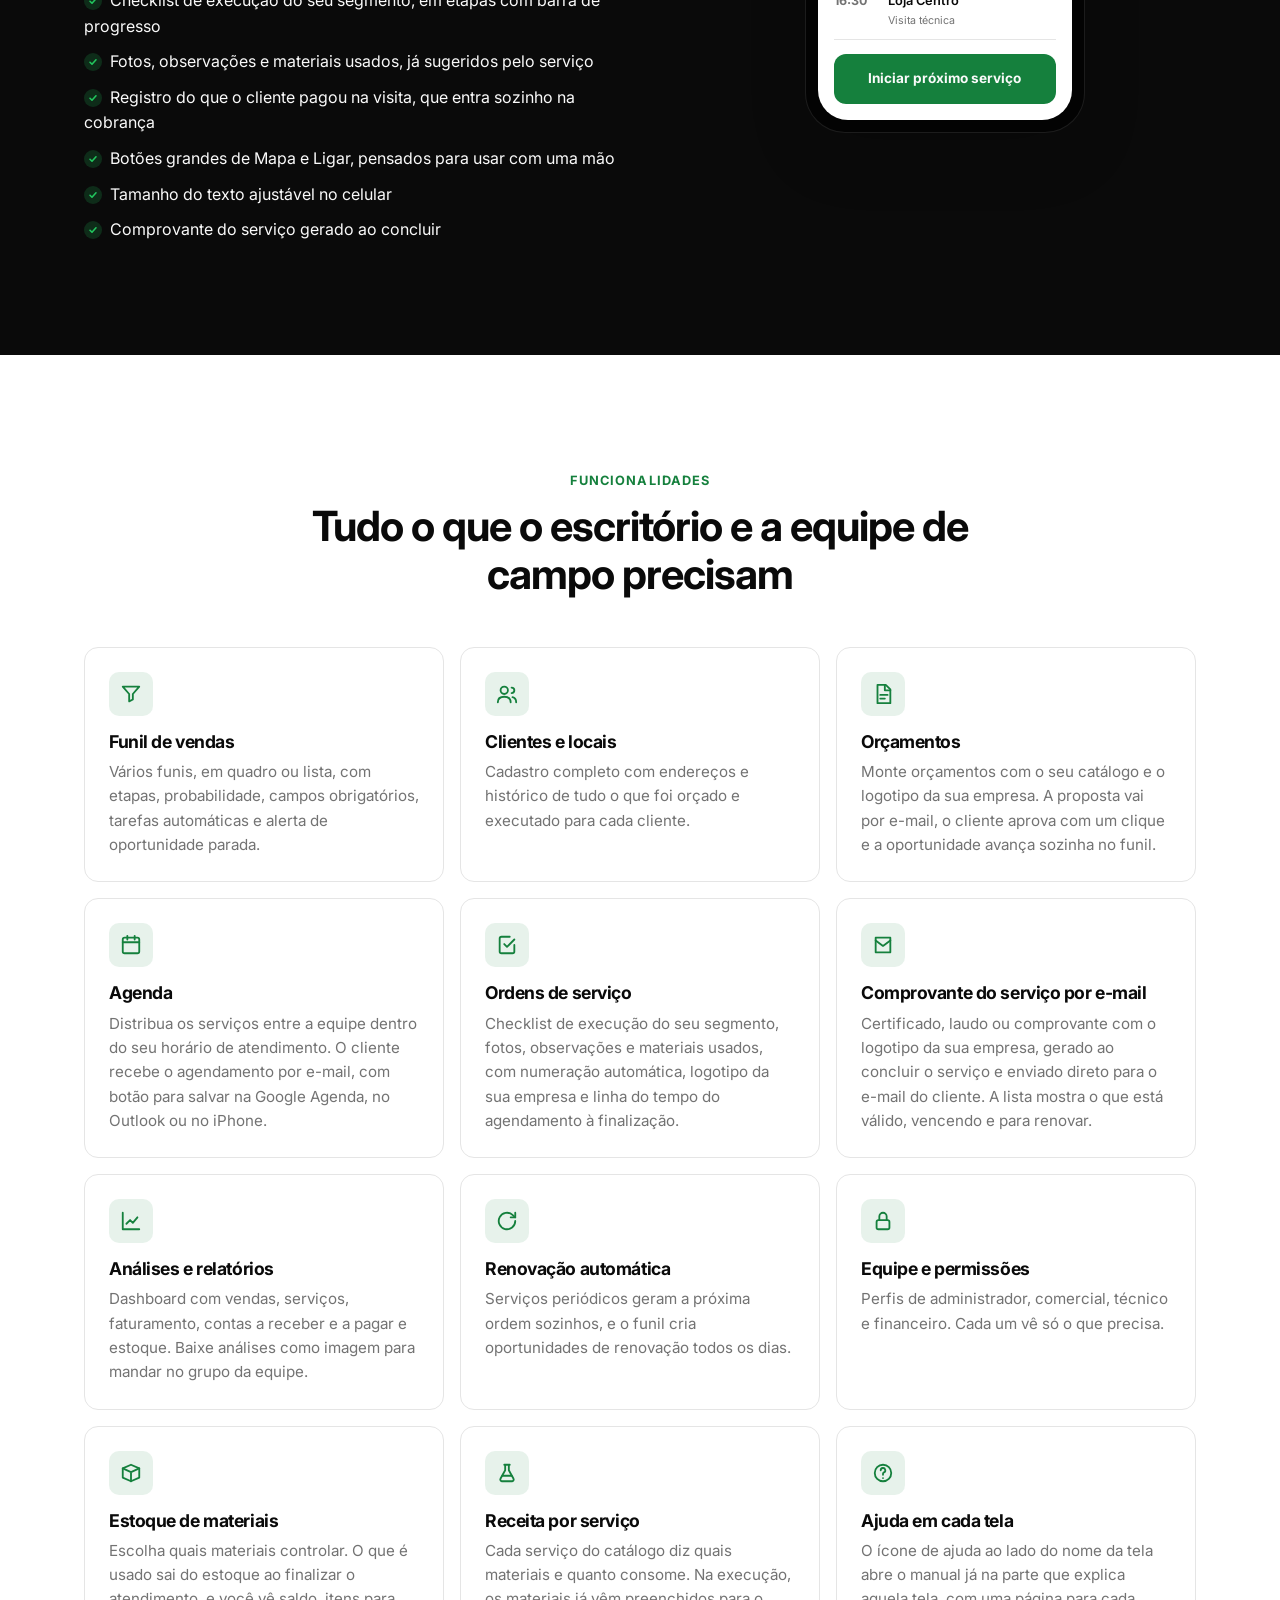
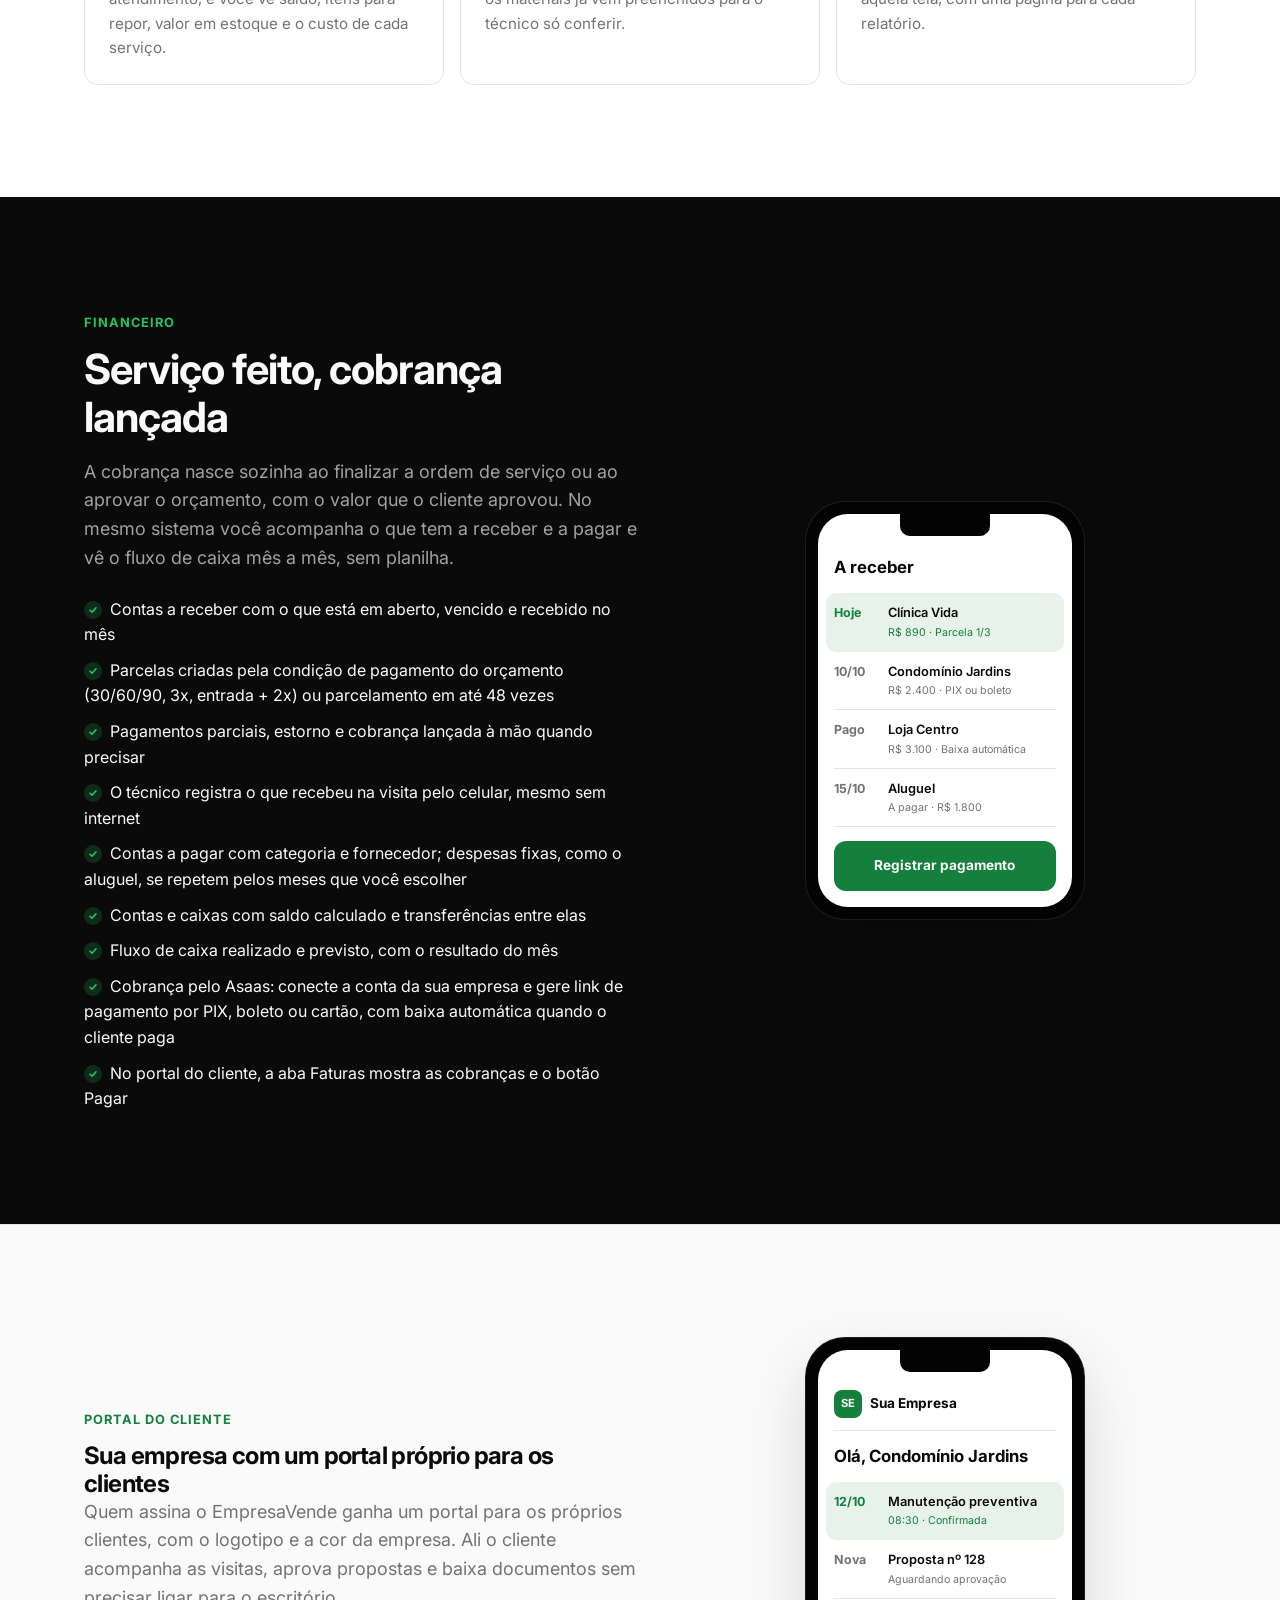
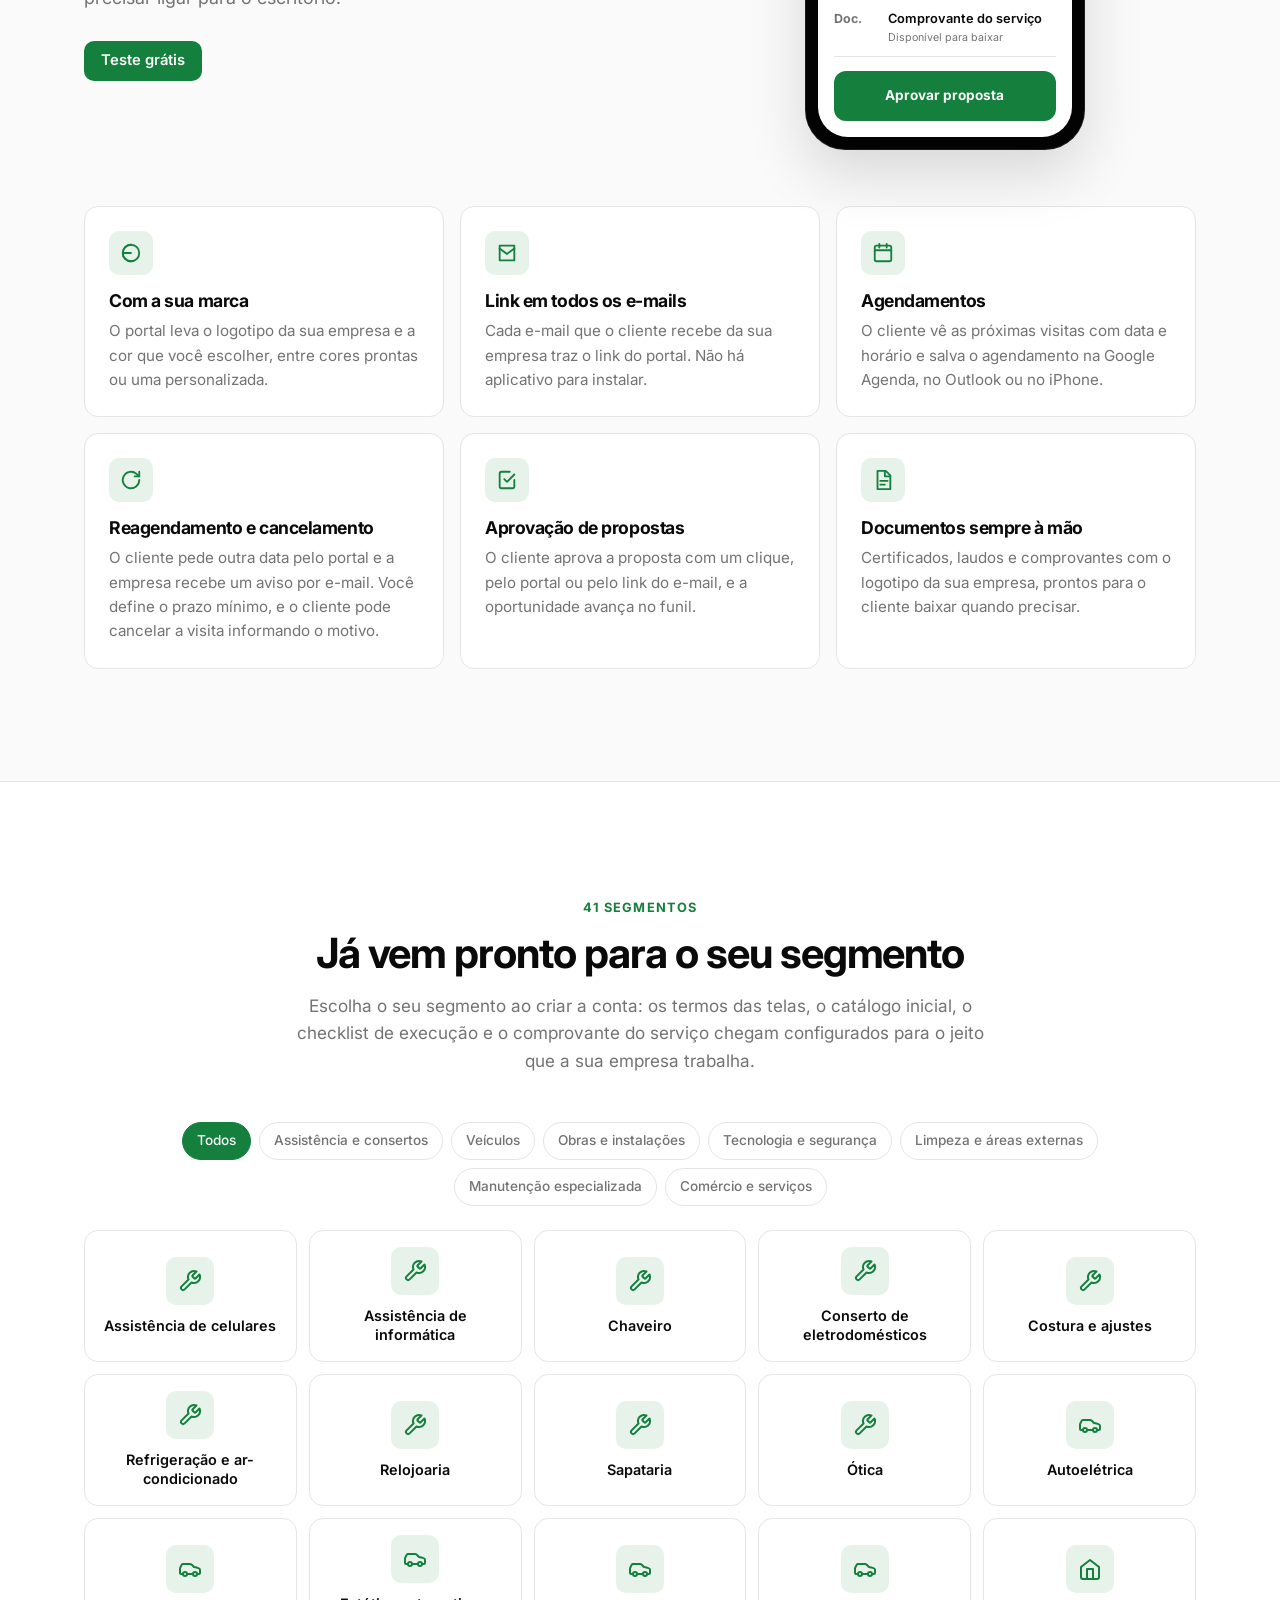
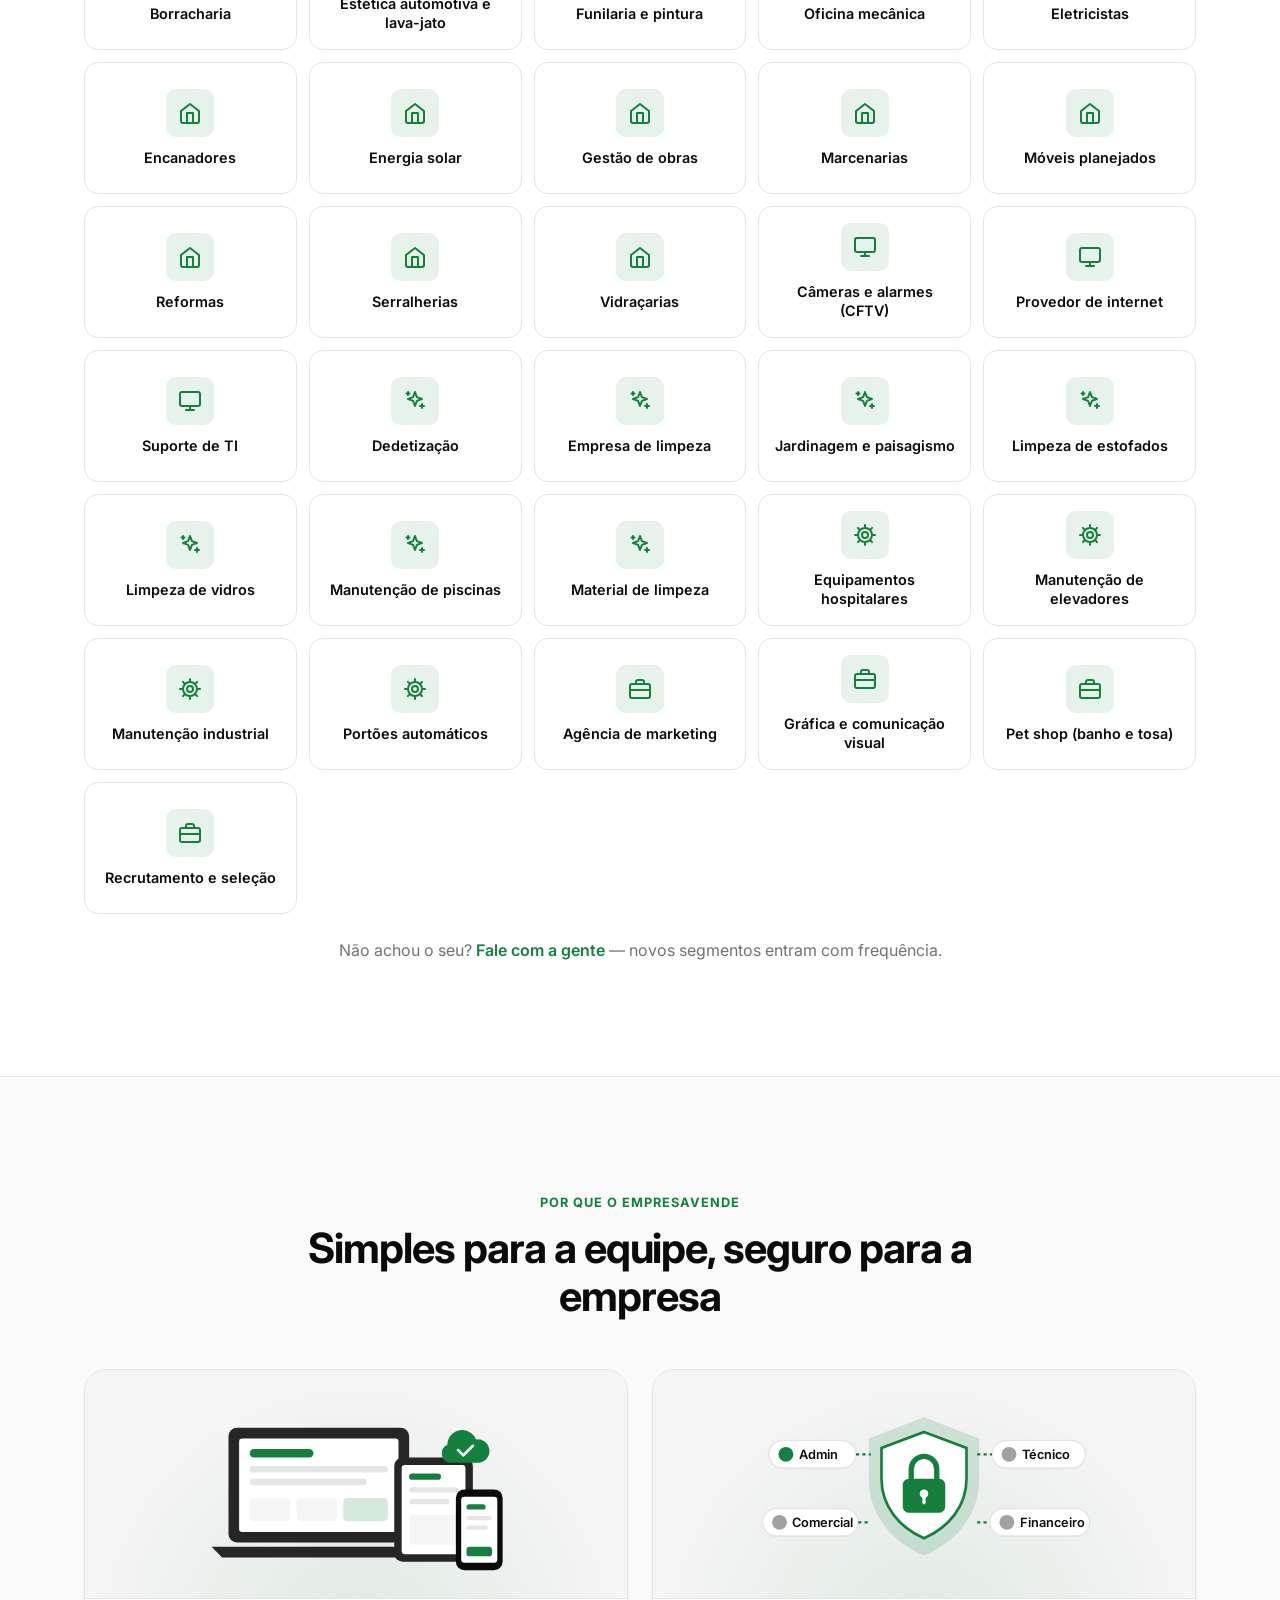
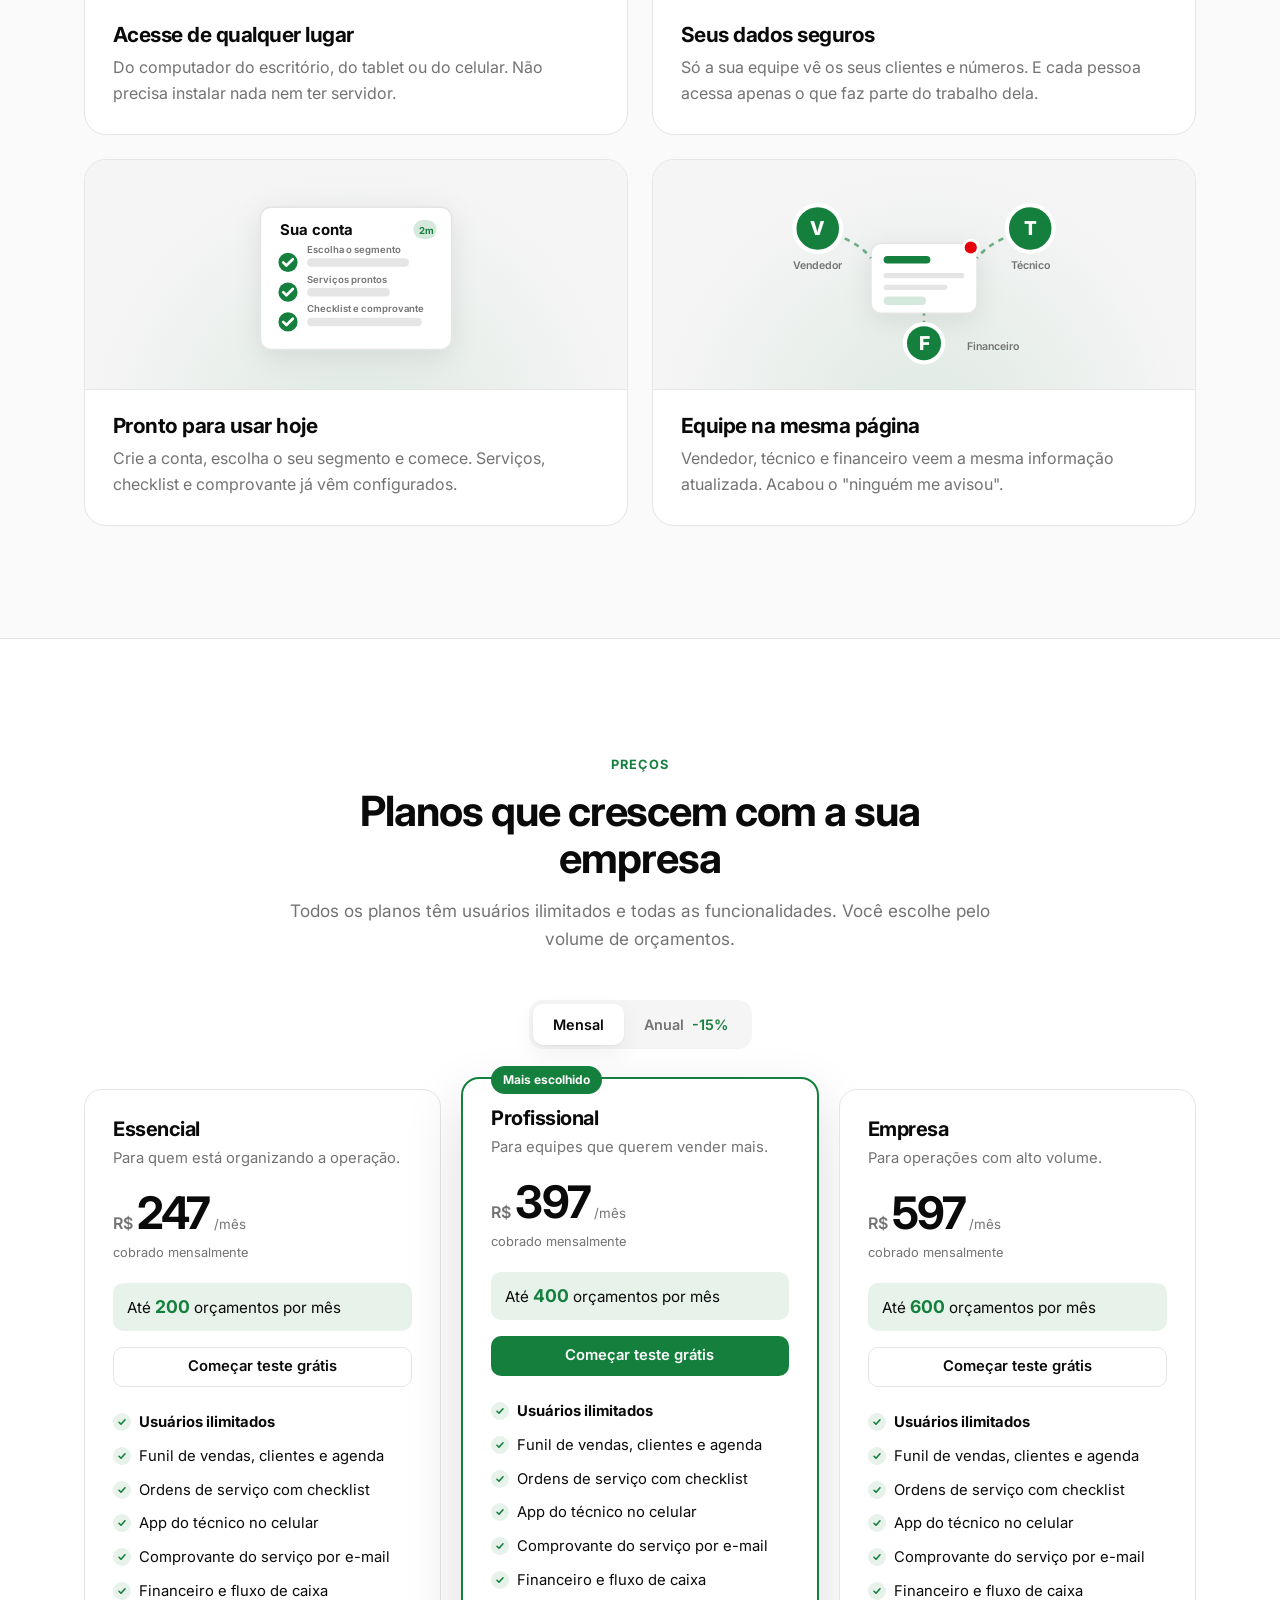
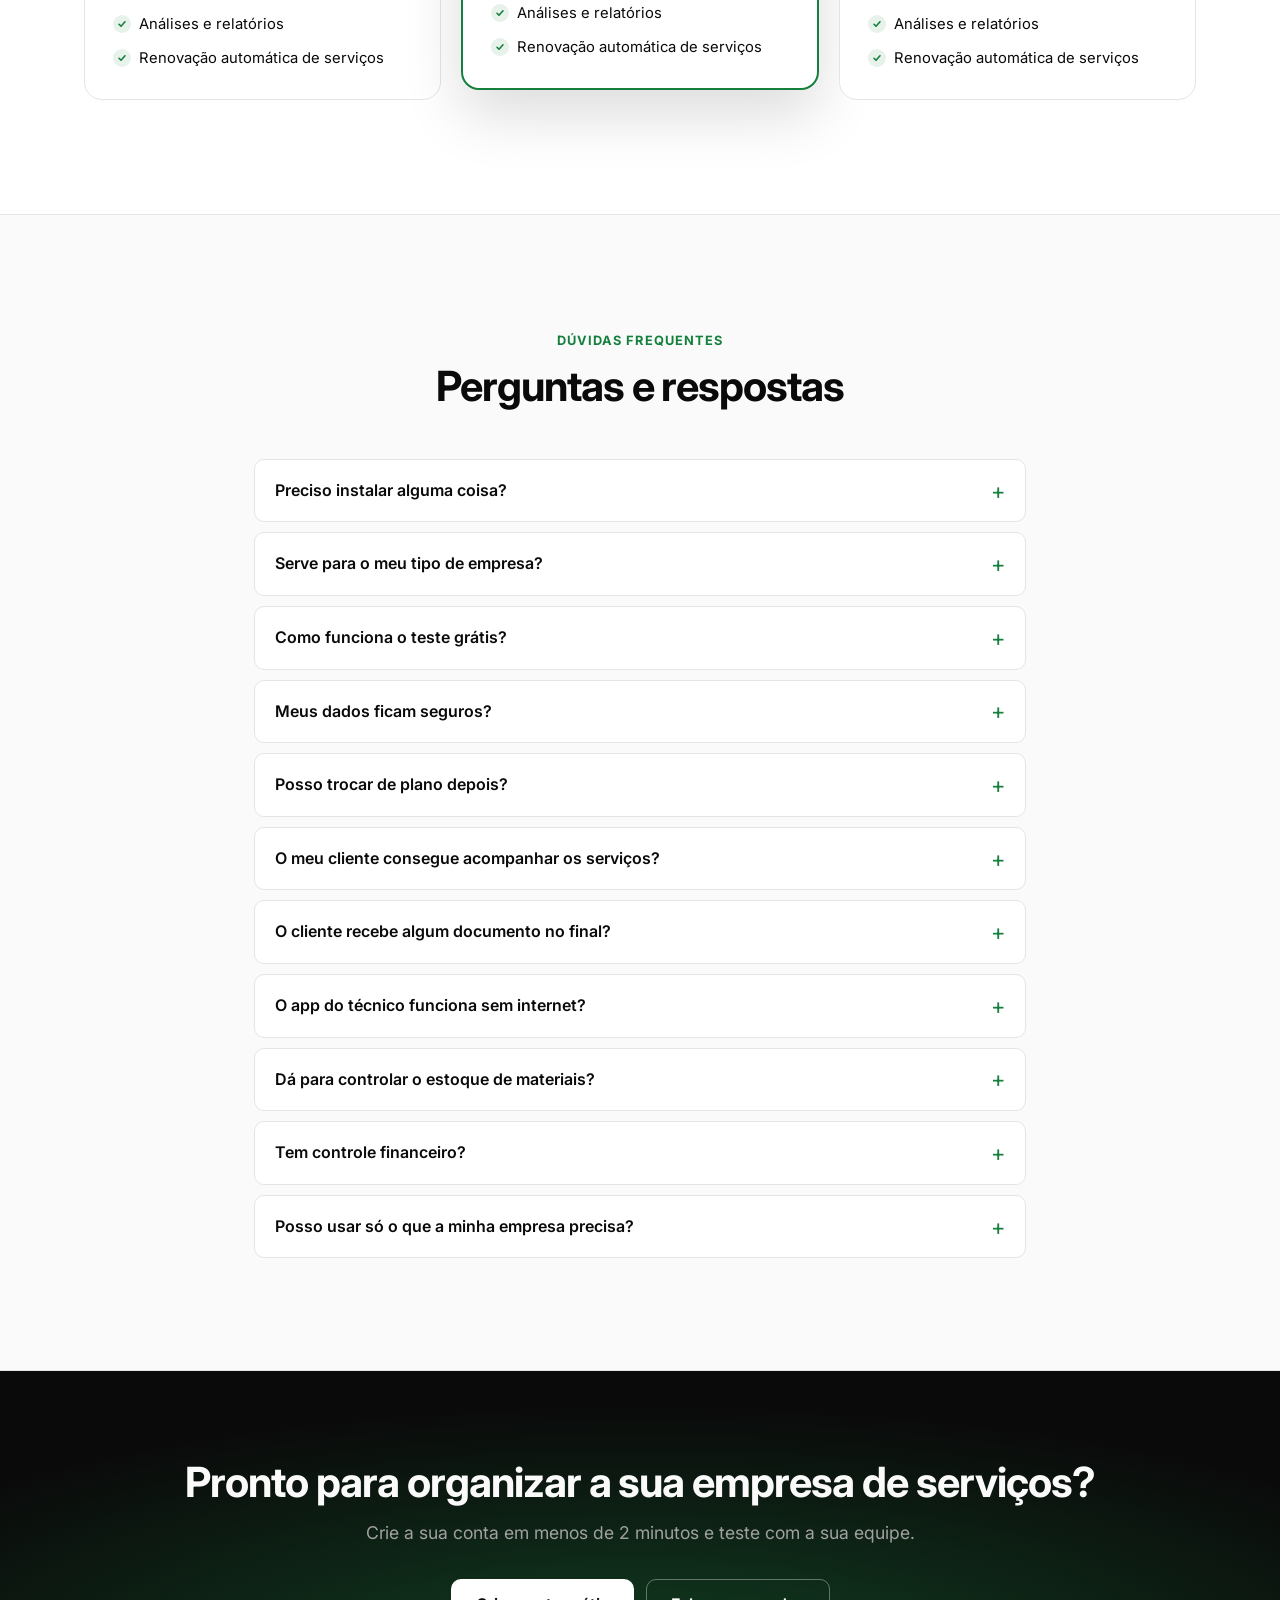
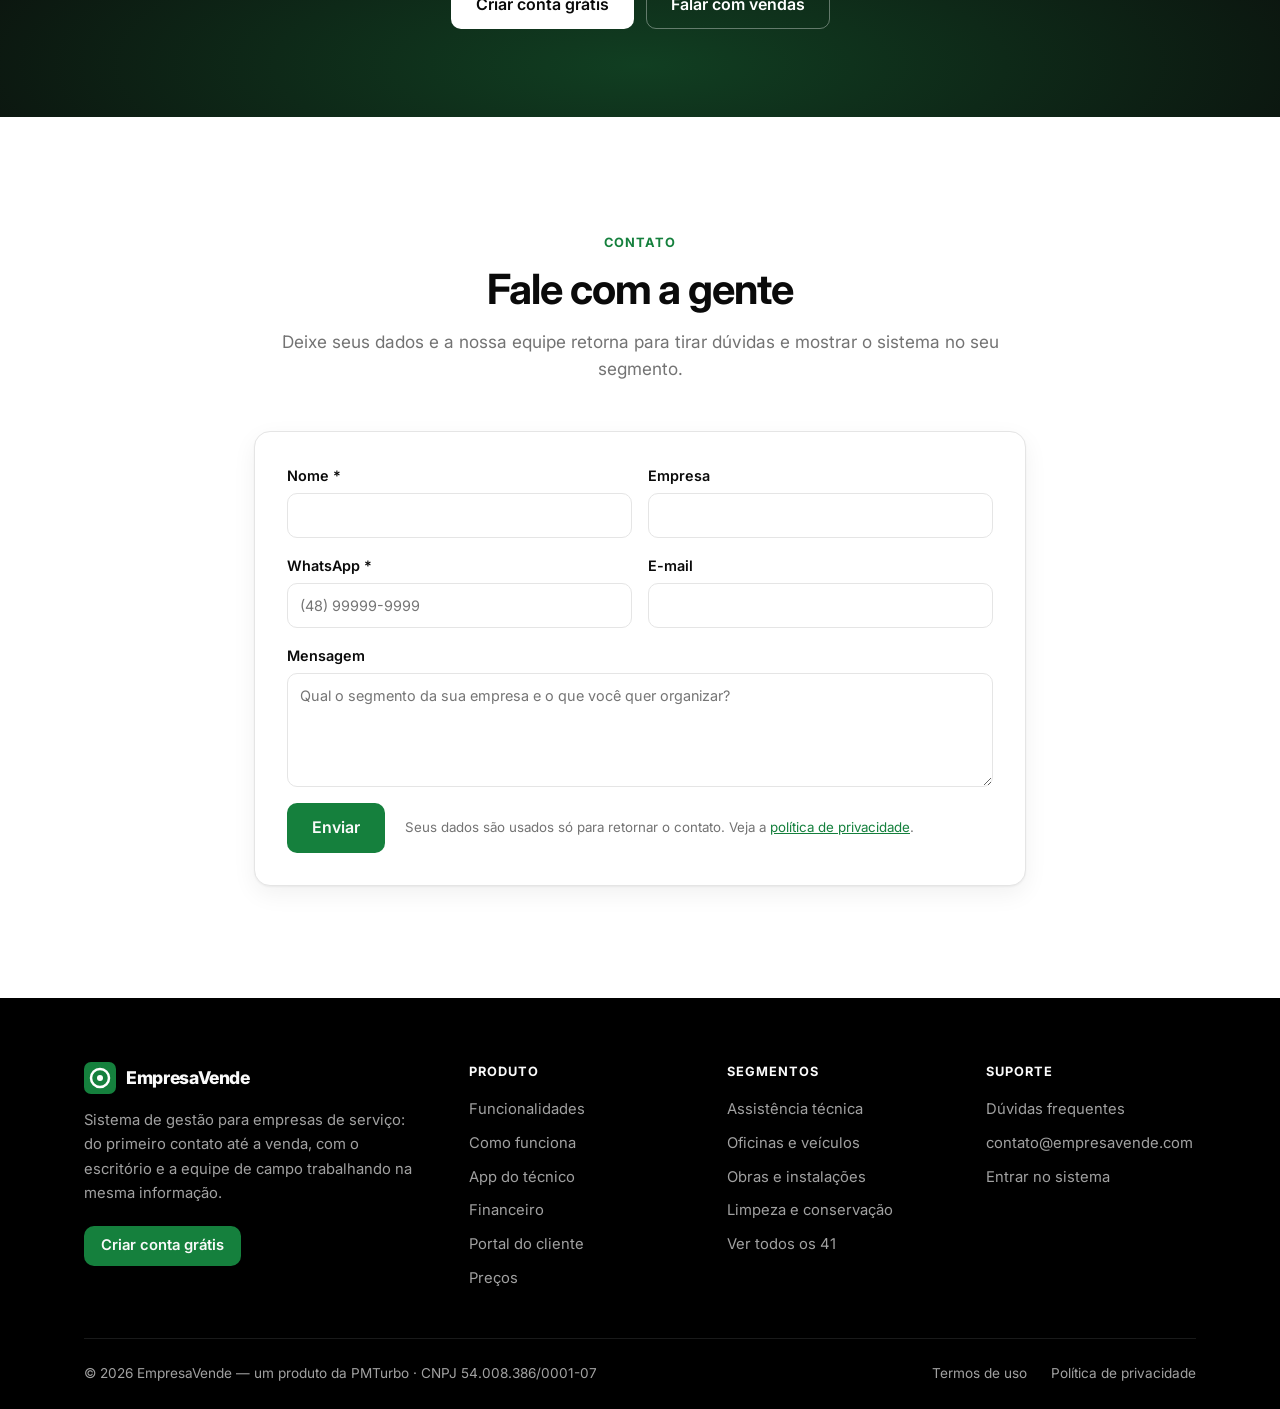
==== commit 697d6239: "Landing: 41 segmentos com Agência de marketing" ====
--- a/index.html
+++ b/index.html
@@ -6,7 +6,7 @@
     <title>Sistema de Gestão para Empresas de Serviço | EmpresaVende</title>
     <meta
       name="description"
-      content="Funil de vendas, orçamentos, agenda, ordem de serviço, financeiro, estoque e app do técnico que funciona sem internet, em um só sistema. Pronto para 40 segmentos de serviço. Usuários ilimitados. Teste grátis."
+      content="Funil de vendas, orçamentos, agenda, ordem de serviço, financeiro, estoque e app do técnico que funciona sem internet, em um só sistema. Pronto para 41 segmentos de serviço. Usuários ilimitados. Teste grátis."
     />
     <meta name="theme-color" content="#15803d" />
     <link rel="icon" type="image/svg+xml" href="/favicon.svg" />
@@ -28,7 +28,7 @@
     <meta property="og:image:alt" content="EmpresaVende: do primeiro contato até a venda, sua empresa de serviços em um só lugar" />
     <meta name="twitter:card" content="summary_large_image" />
     <meta name="twitter:title" content="EmpresaVende — Sua empresa de serviços em um só lugar" />
-    <meta name="twitter:description" content="Funil de vendas, orçamentos, agenda, ordem de serviço, financeiro e app do técnico. Pronto para 40 segmentos." />
+    <meta name="twitter:description" content="Funil de vendas, orçamentos, agenda, ordem de serviço, financeiro e app do técnico. Pronto para 41 segmentos." />
     <meta name="twitter:image" content="https://empresavende.com/og-image.png" />
     <meta name="robots" content="index, follow, max-image-preview:large" />
 
@@ -127,7 +127,7 @@
           "name": "Serve para o meu tipo de empresa?",
           "acceptedAnswer": {
             "@type": "Answer",
-            "text": "Hoje são 40 segmentos de serviço prontos. Ao criar a conta você escolhe o seu, e os termos, o catálogo, o checklist e o comprovante do serviço já vêm ajustados. Se o seu segmento não estiver na lista, fale com a gente."
+            "text": "Hoje são 41 segmentos de serviço prontos. Ao criar a conta você escolhe o seu, e os termos, o catálogo, o checklist e o comprovante do serviço já vêm ajustados. Se o seu segmento não estiver na lista, fale com a gente."
           }
         },
         {
@@ -666,7 +666,7 @@
       <section class="section" id="segmentos">
         <div class="container">
           <header class="section__head">
-            <p class="eyebrow">40 segmentos</p>
+            <p class="eyebrow">41 segmentos</p>
             <h2>Já vem pronto para o seu segmento</h2>
             <p>
               Escolha o seu segmento ao criar a conta: os termos das telas, o catálogo inicial, o checklist de execução e o
@@ -732,6 +732,7 @@
             <li data-cat="maintenance">Manutenção de elevadores</li>
             <li data-cat="maintenance">Manutenção industrial</li>
             <li data-cat="maintenance">Portões automáticos</li>
+            <li data-cat="services">Agência de marketing</li>
             <li data-cat="services">Gráfica e comunicação visual</li>
             <li data-cat="services">Pet shop (banho e tosa)</li>
             <li data-cat="services">Recrutamento e seleção</li>
@@ -983,7 +984,7 @@
             </details>
             <details>
               <summary>Serve para o meu tipo de empresa?</summary>
-              <p>Hoje são 40 segmentos de serviço prontos. Ao criar a conta você escolhe o seu, e os termos, o catálogo, o checklist e o comprovante do serviço já vêm ajustados. Se o seu segmento não estiver na lista, fale com a gente.</p>
+              <p>Hoje são 41 segmentos de serviço prontos. Ao criar a conta você escolhe o seu, e os termos, o catálogo, o checklist e o comprovante do serviço já vêm ajustados. Se o seu segmento não estiver na lista, fale com a gente.</p>
             </details>
             <details>
               <summary>Como funciona o teste grátis?</summary>
@@ -1121,7 +1122,7 @@
             <a href="#segmentos">Oficinas e veículos</a>
             <a href="#segmentos">Obras e instalações</a>
             <a href="#segmentos">Limpeza e conservação</a>
-            <a href="#segmentos">Ver todos os 40</a>
+            <a href="#segmentos">Ver todos os 41</a>
           </nav>
 
           <nav class="footer__col" aria-label="Suporte">
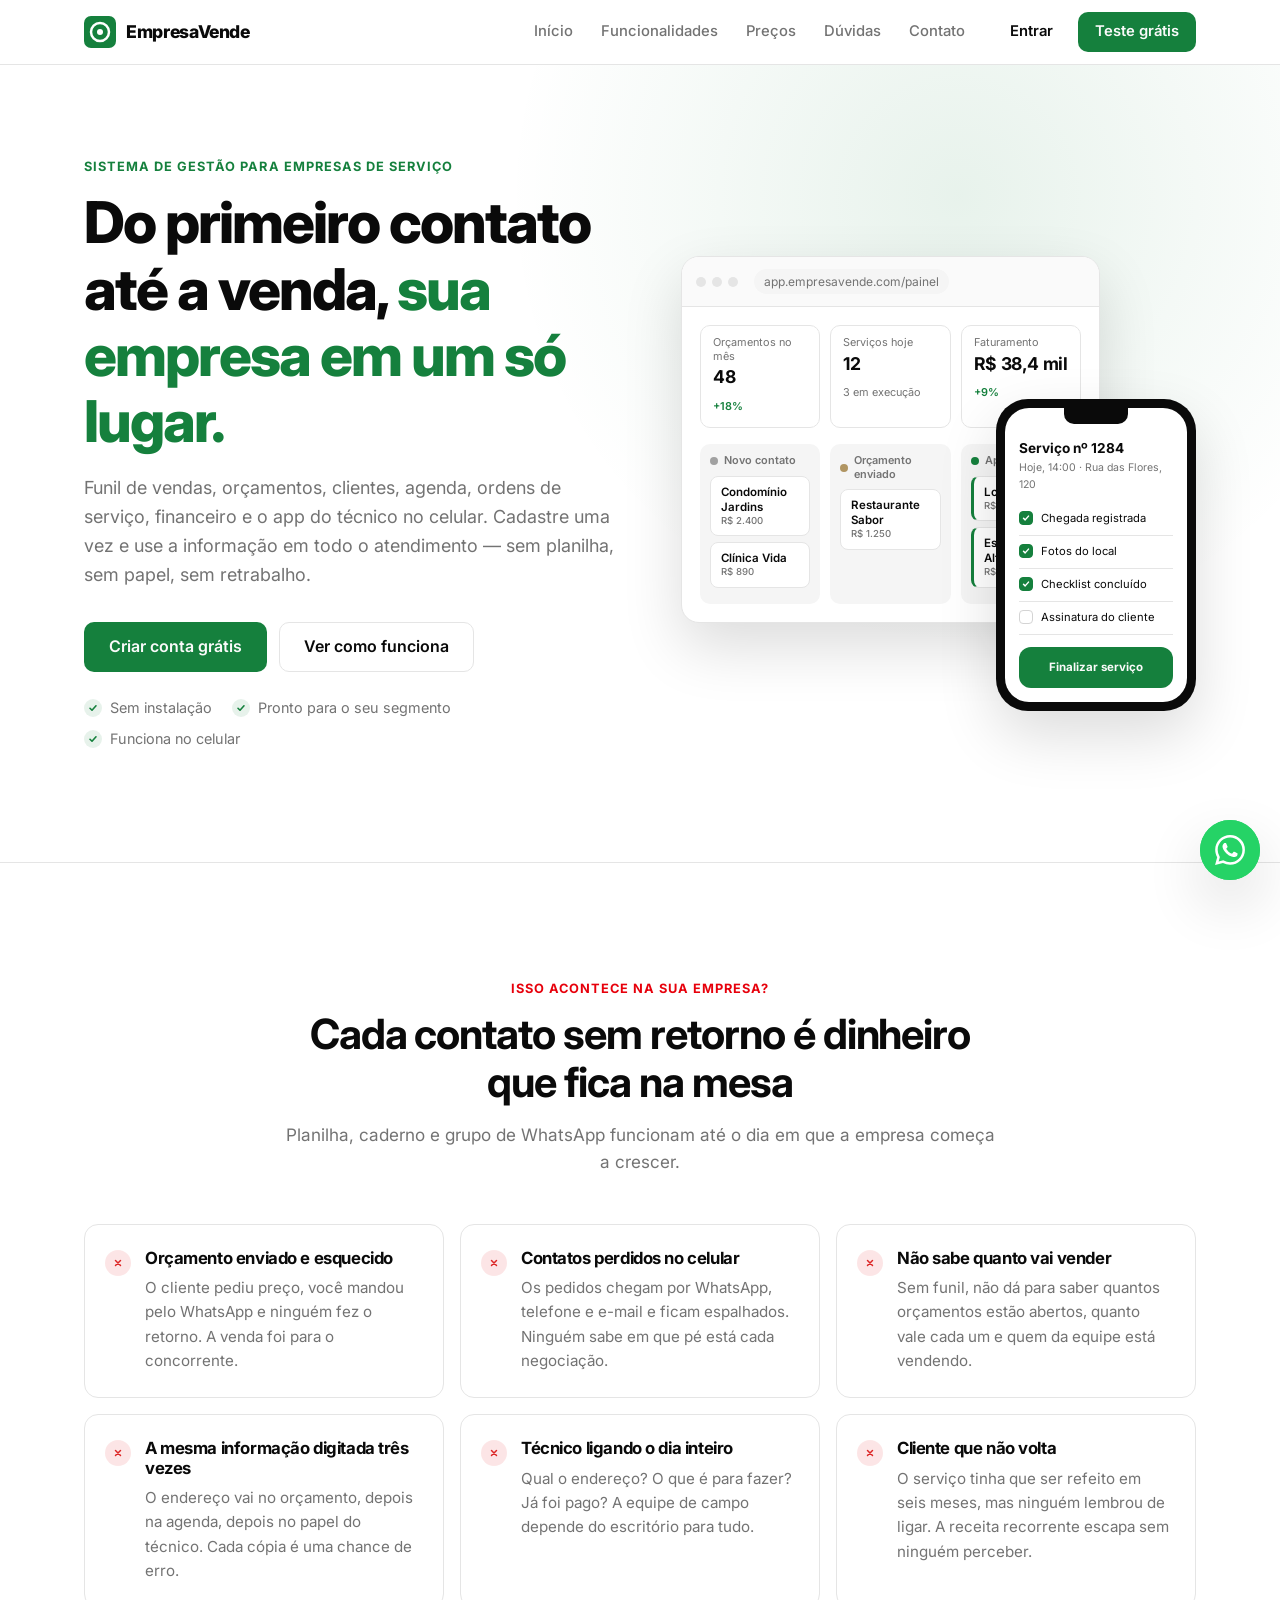
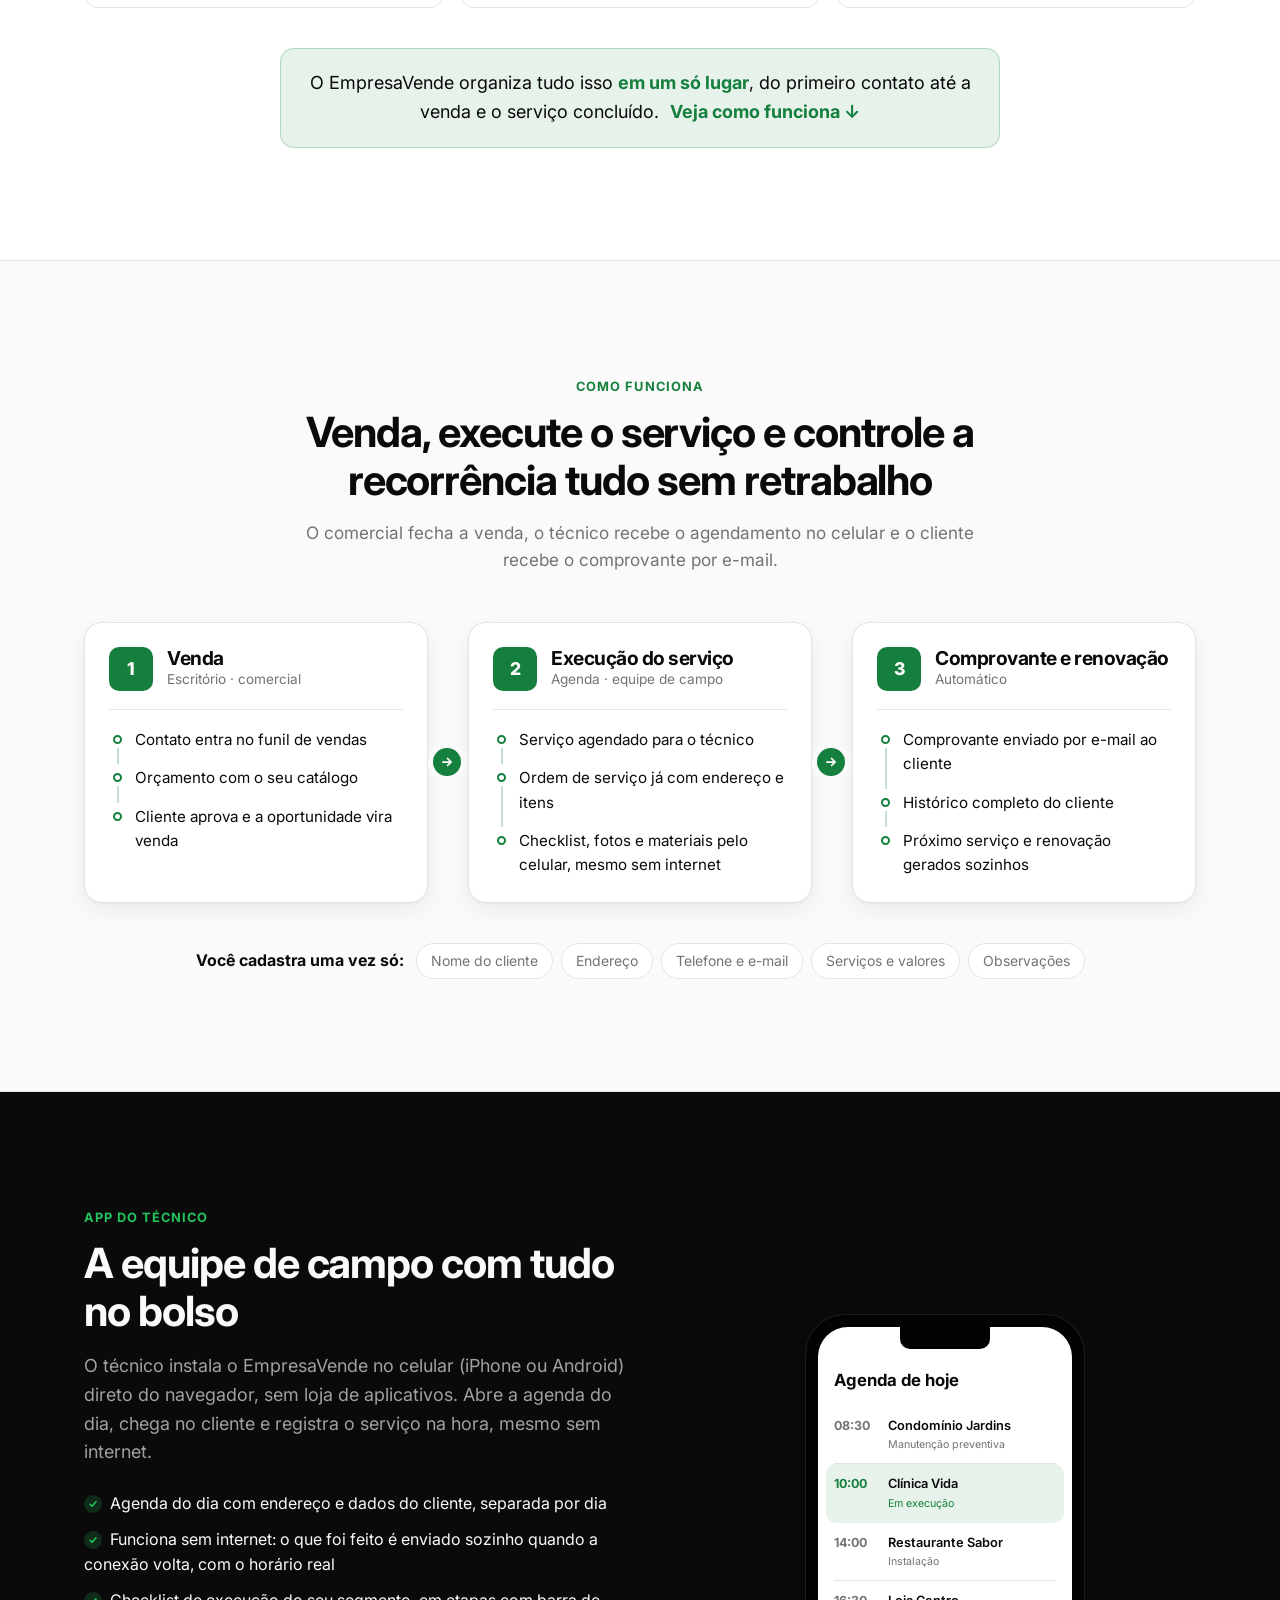
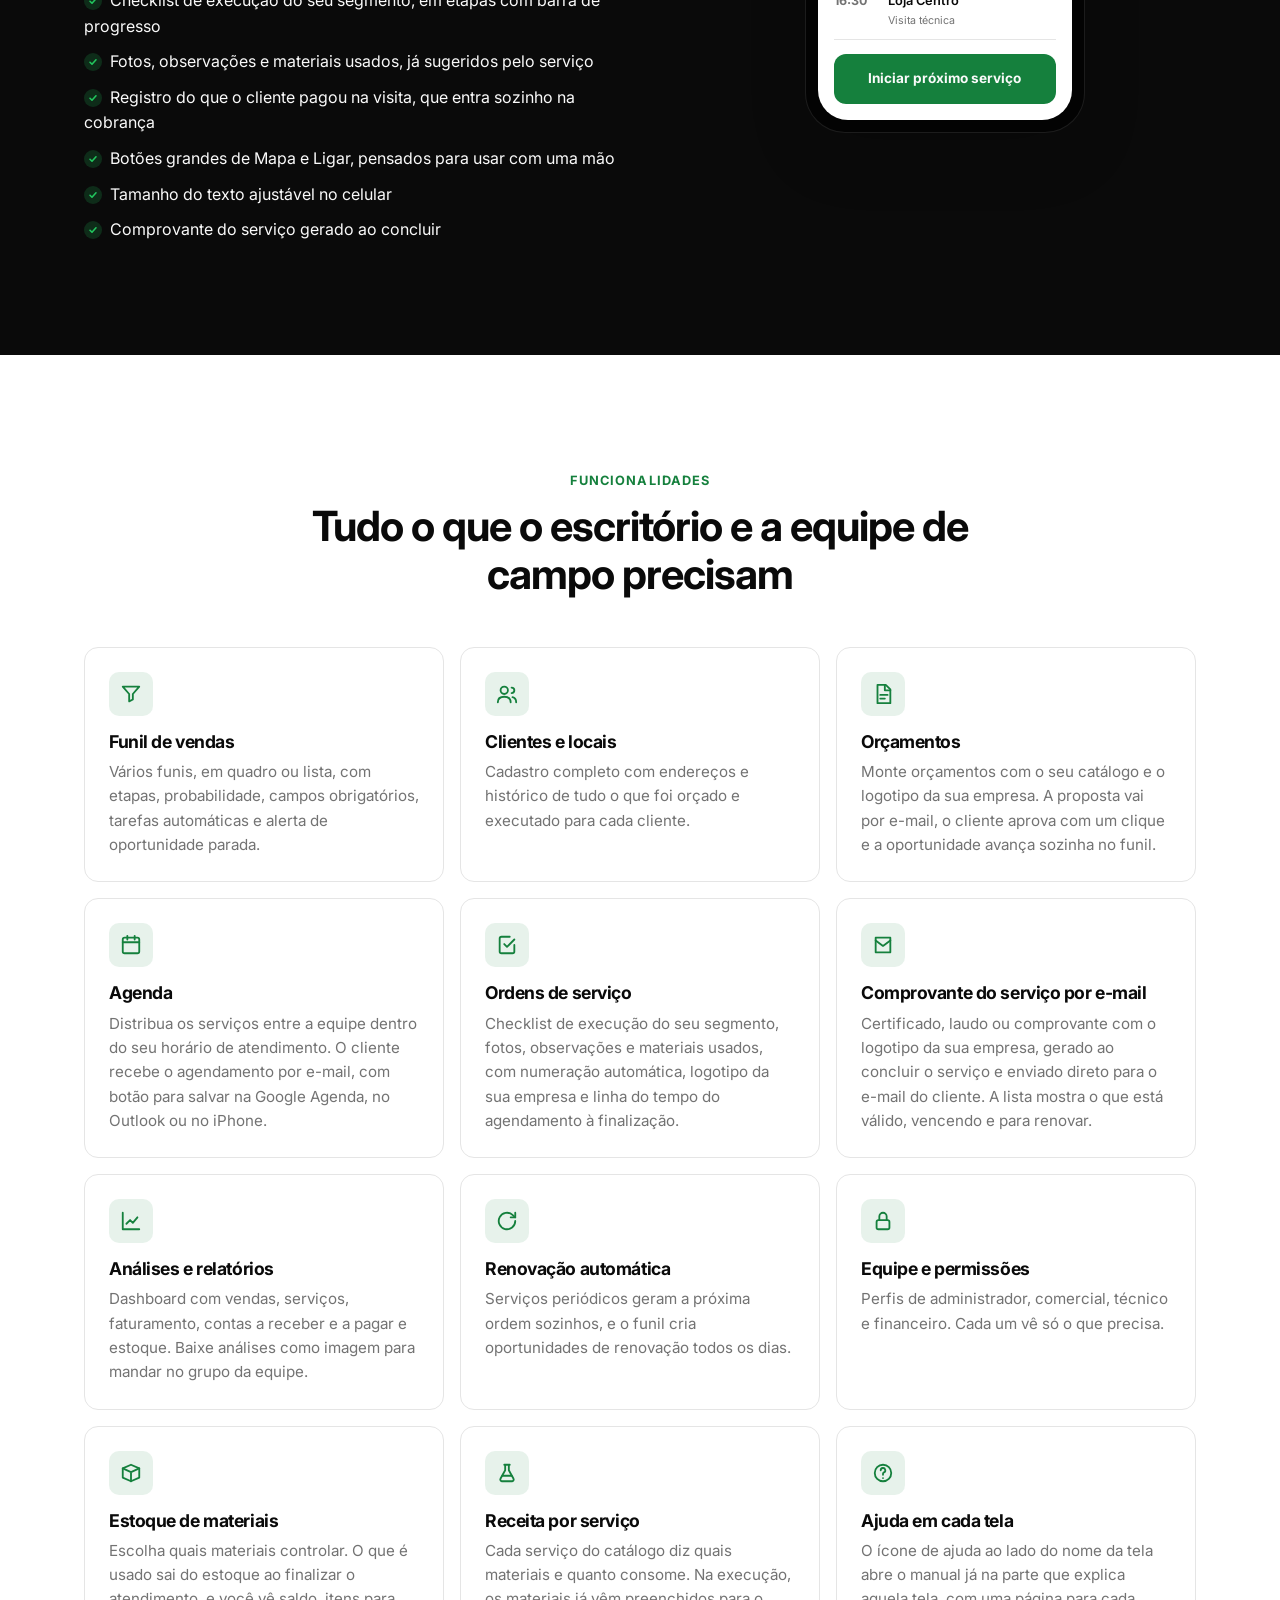
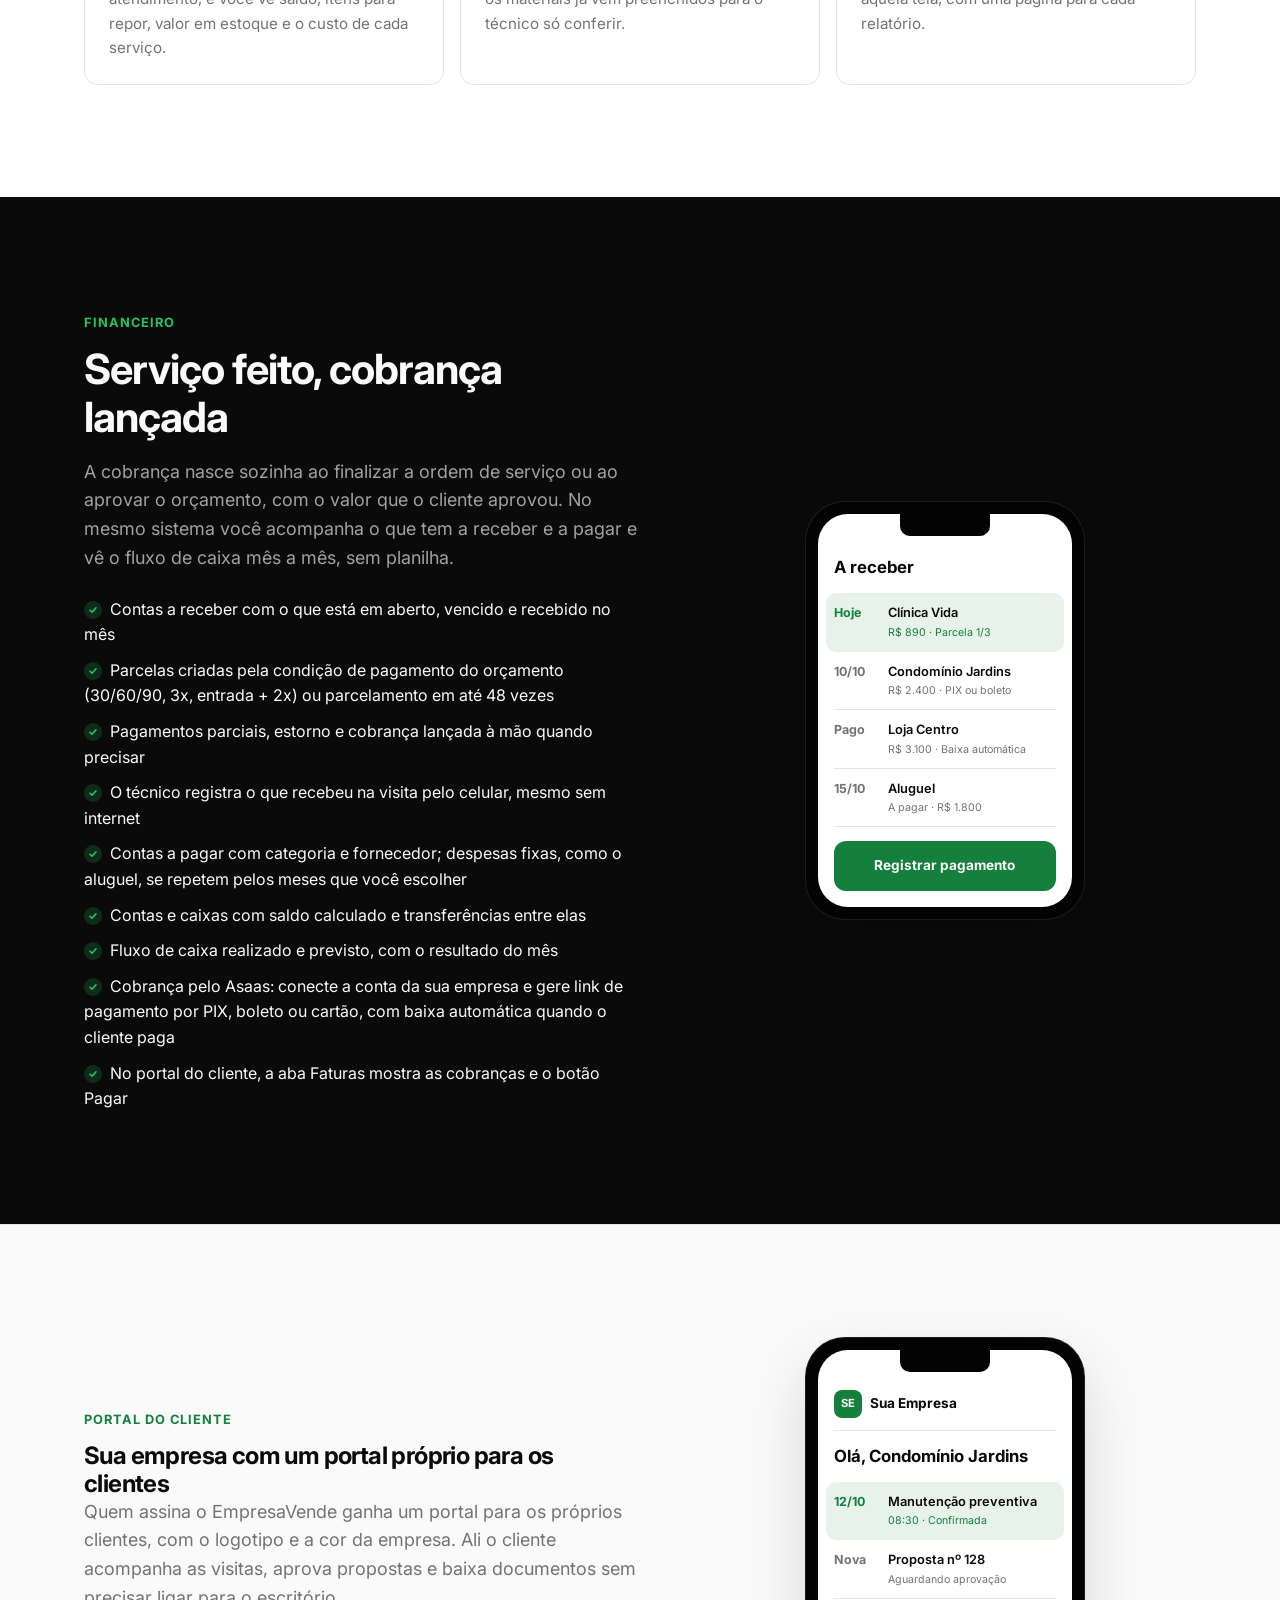
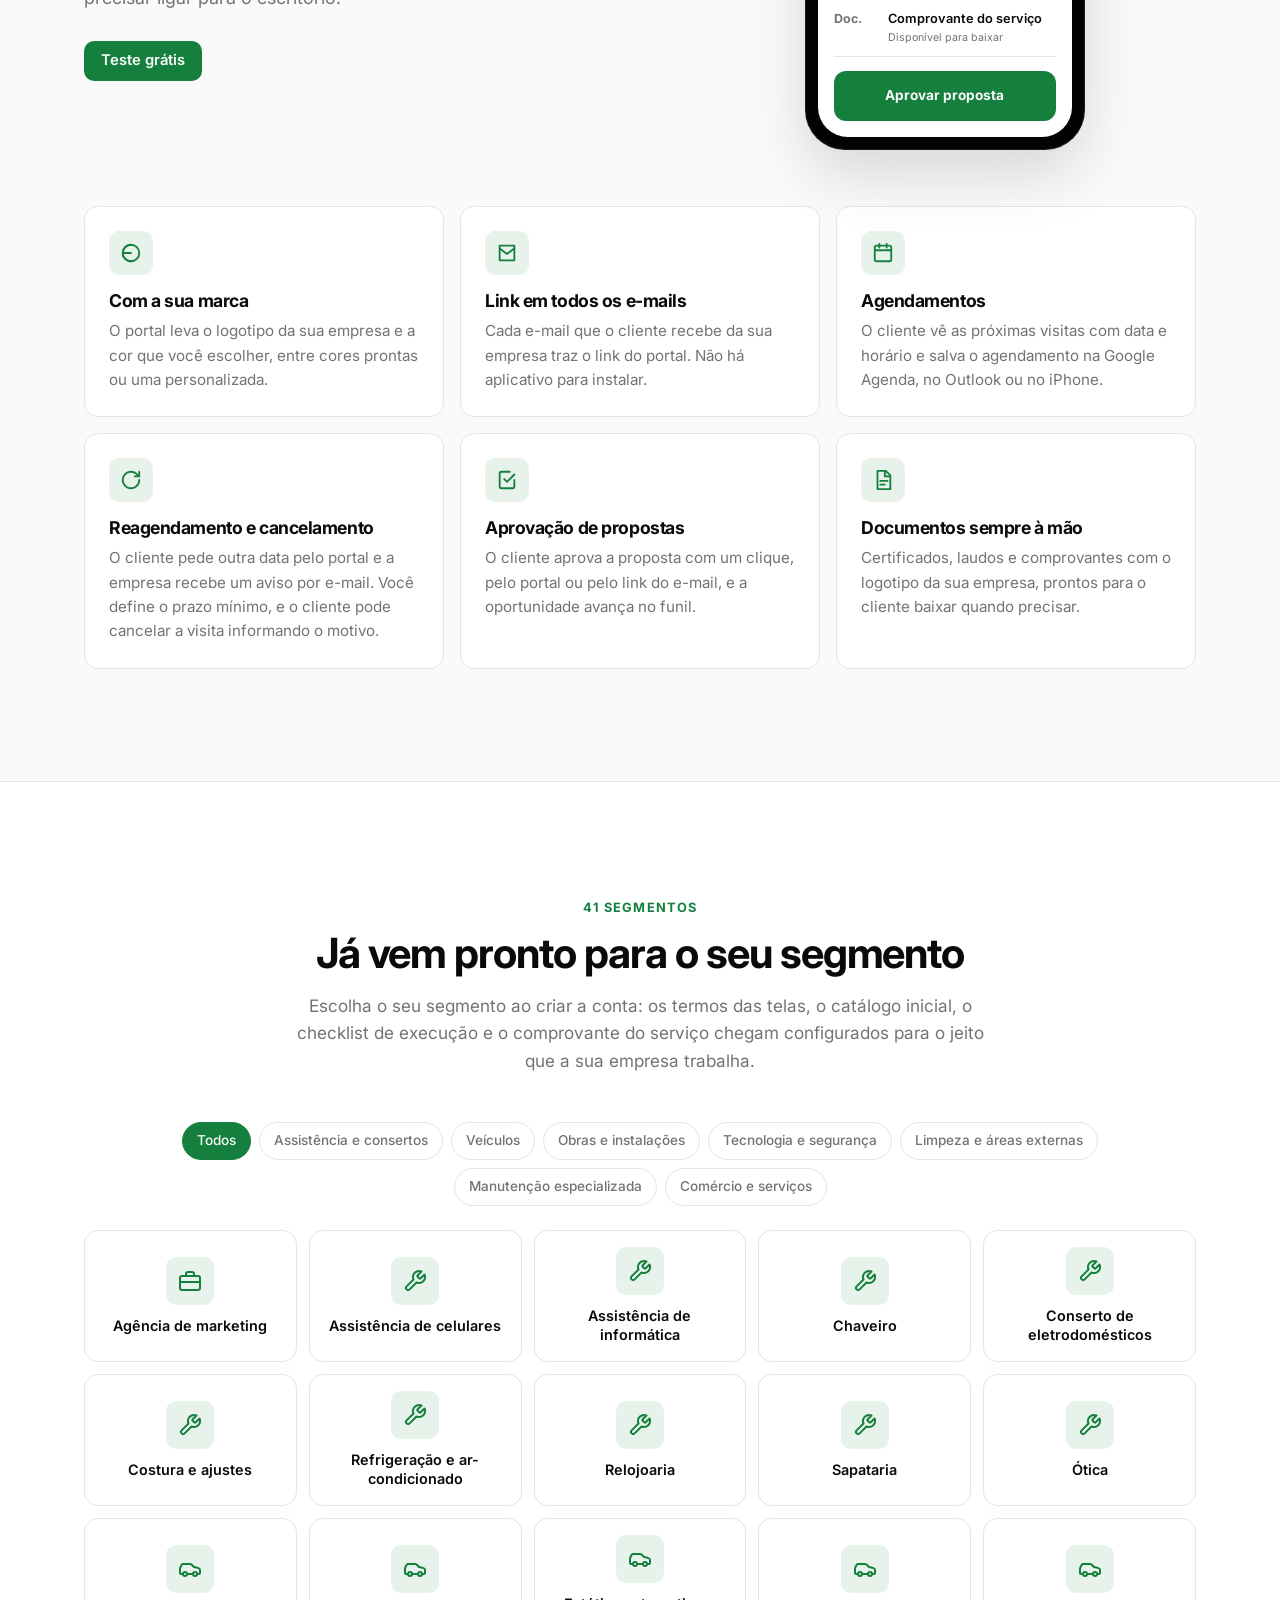
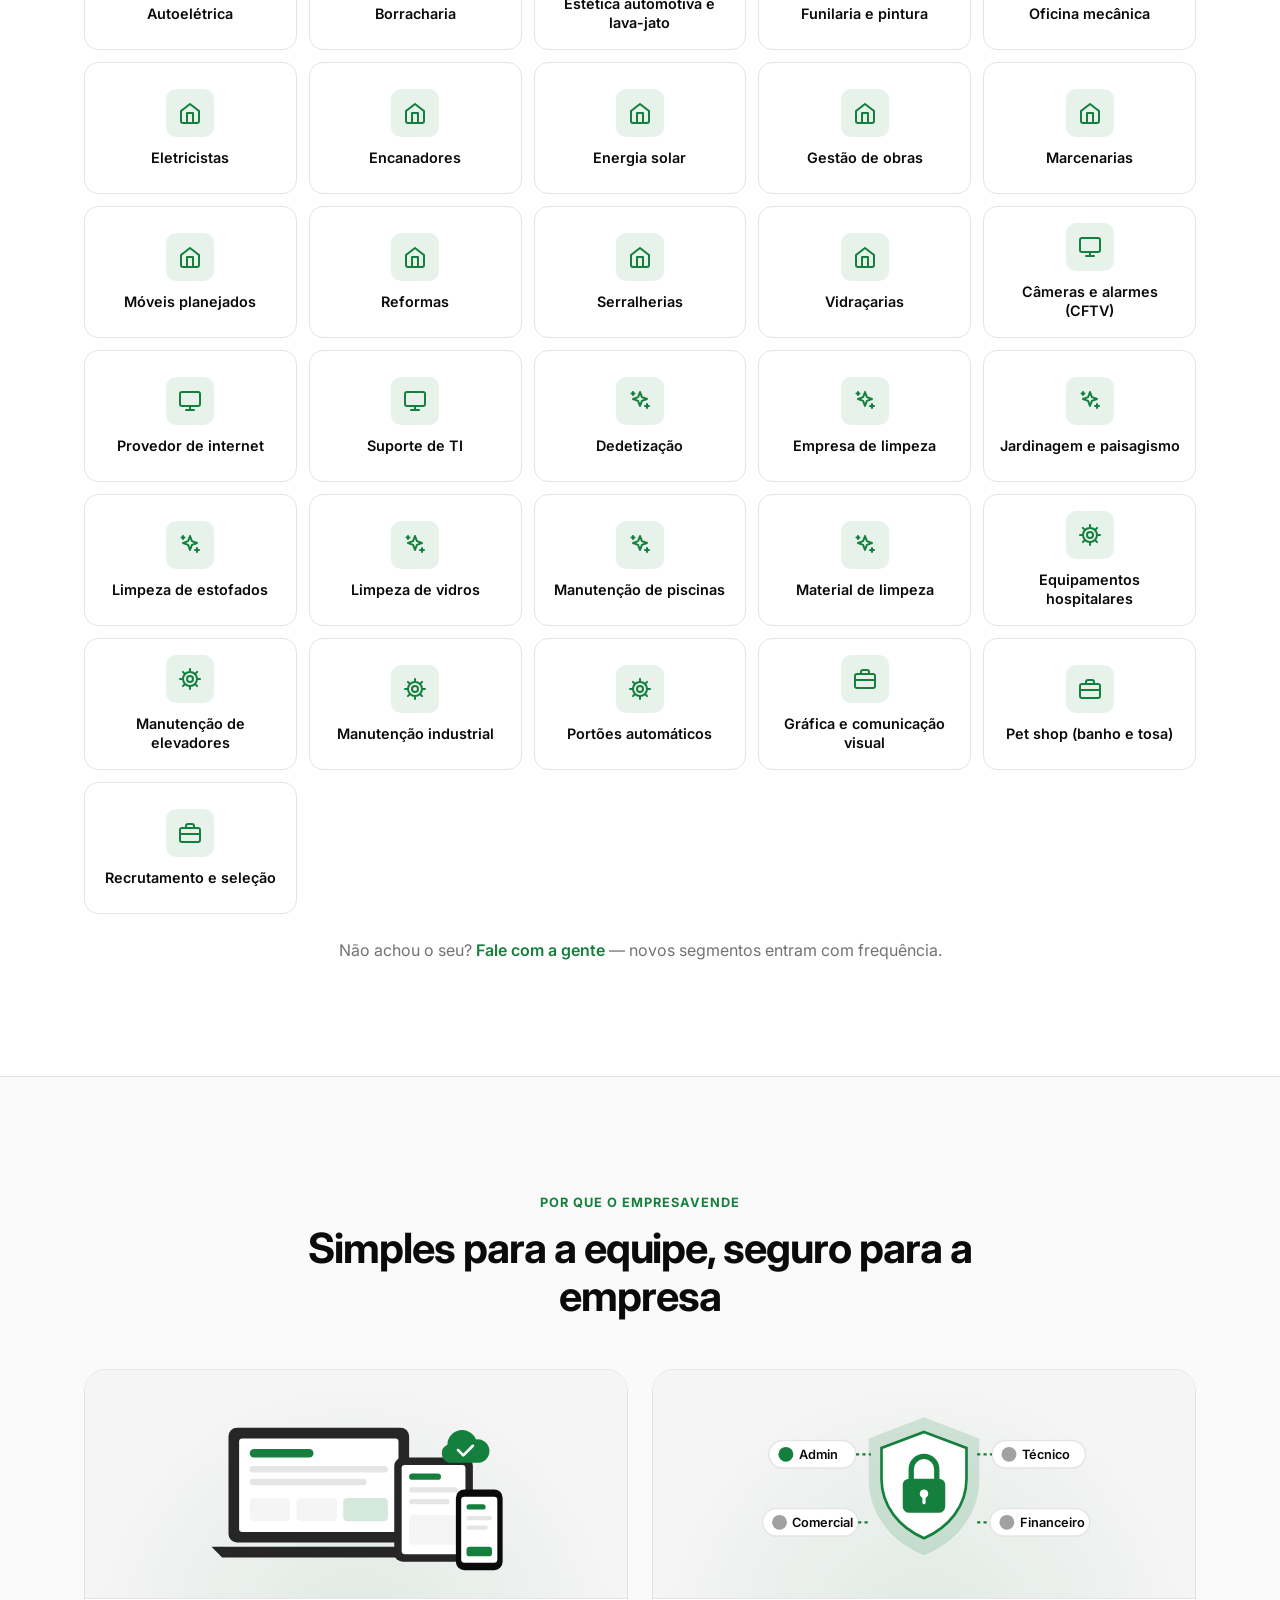
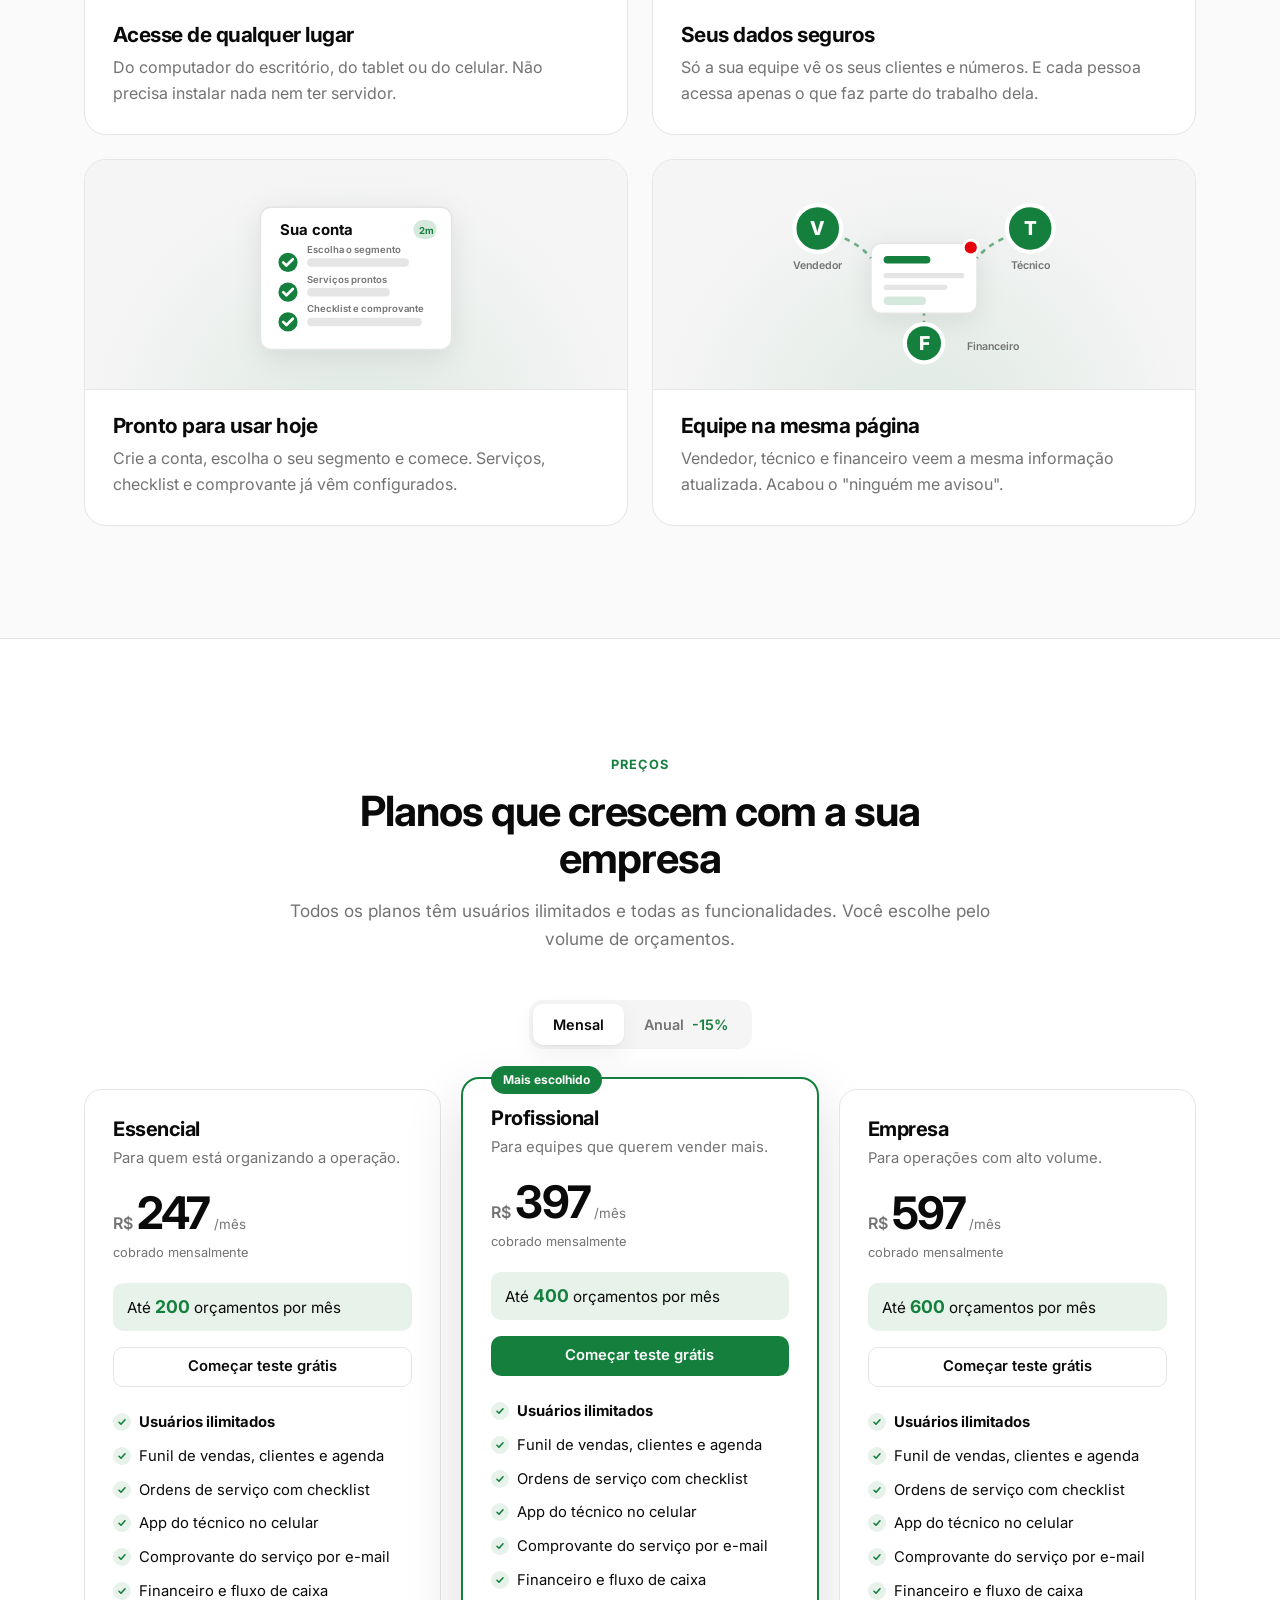
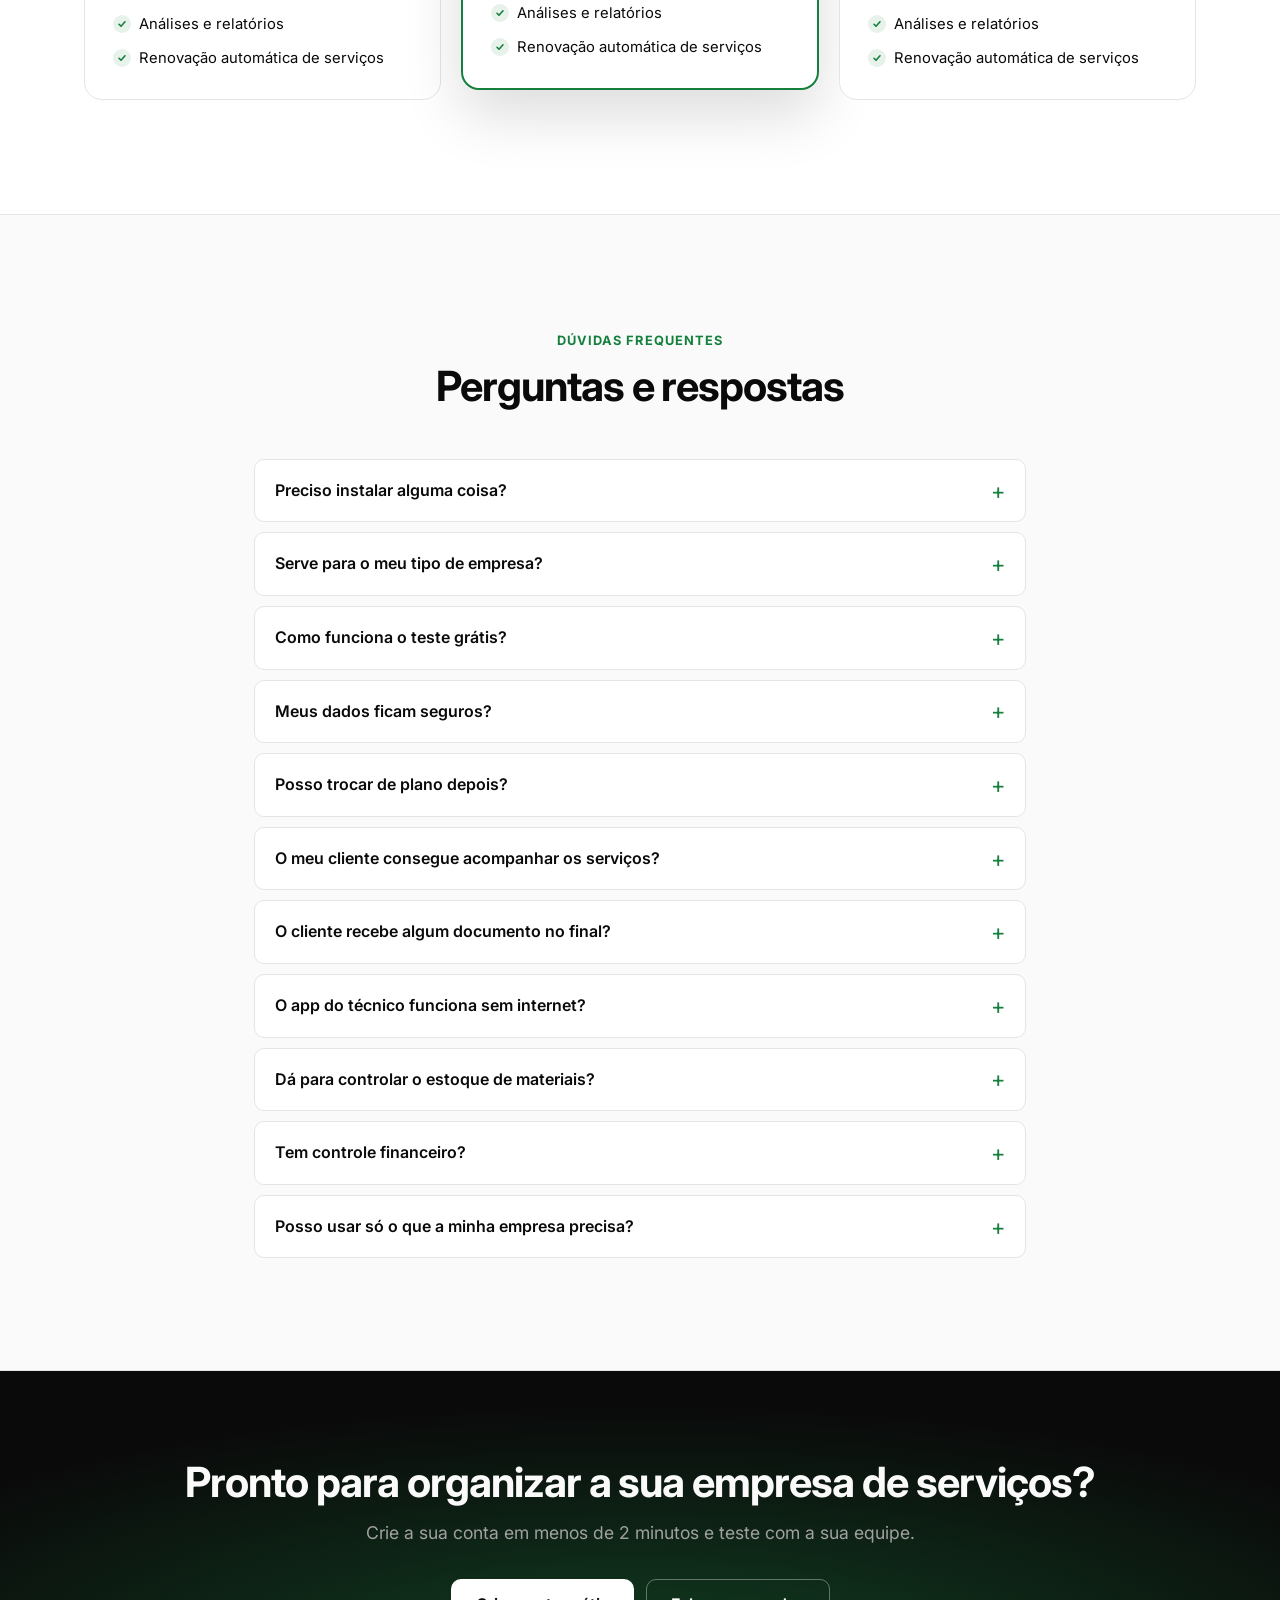
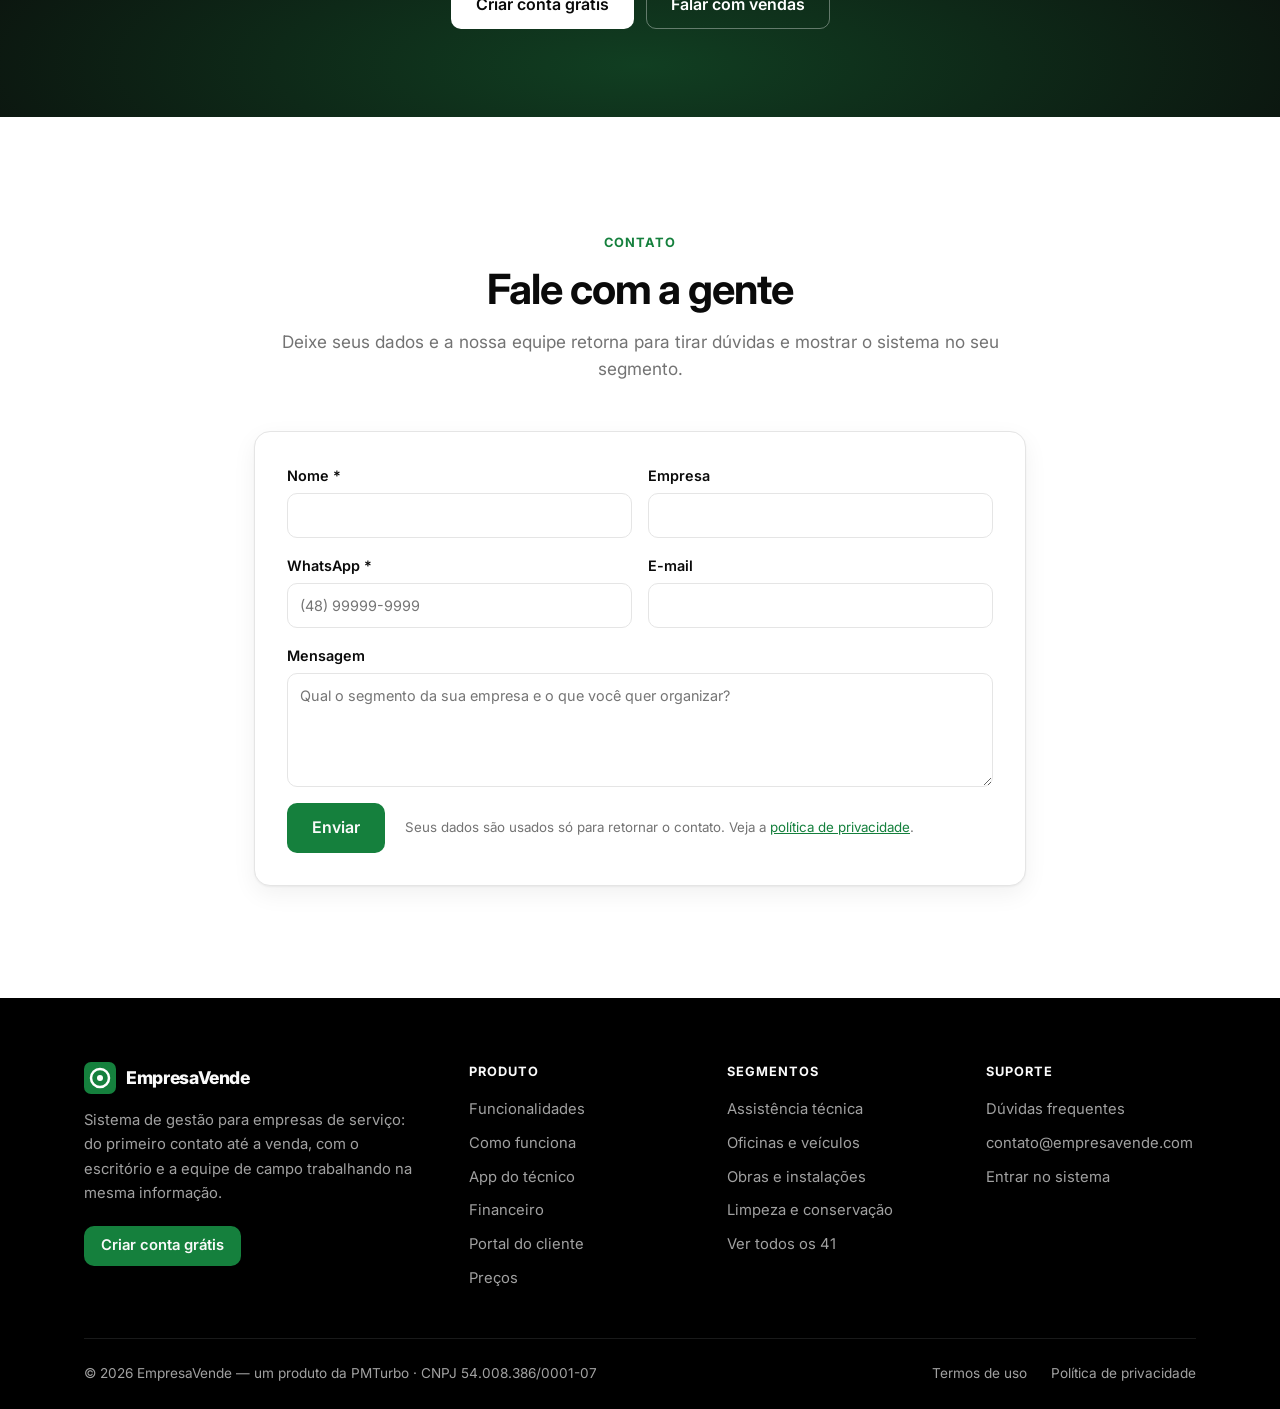
==== commit 5f9490ef: "Segmentos: Agência de marketing como primeiro card" ====
--- a/index.html
+++ b/index.html
@@ -695,6 +695,7 @@
           </div>
 
           <ul class="segments">
+            <li data-cat="services">Agência de marketing</li>
             <li data-cat="repair">Assistência de celulares</li>
             <li data-cat="repair">Assistência de informática</li>
             <li data-cat="repair">Chaveiro</li>
@@ -732,7 +733,6 @@
             <li data-cat="maintenance">Manutenção de elevadores</li>
             <li data-cat="maintenance">Manutenção industrial</li>
             <li data-cat="maintenance">Portões automáticos</li>
-            <li data-cat="services">Agência de marketing</li>
             <li data-cat="services">Gráfica e comunicação visual</li>
             <li data-cat="services">Pet shop (banho e tosa)</li>
             <li data-cat="services">Recrutamento e seleção</li>
